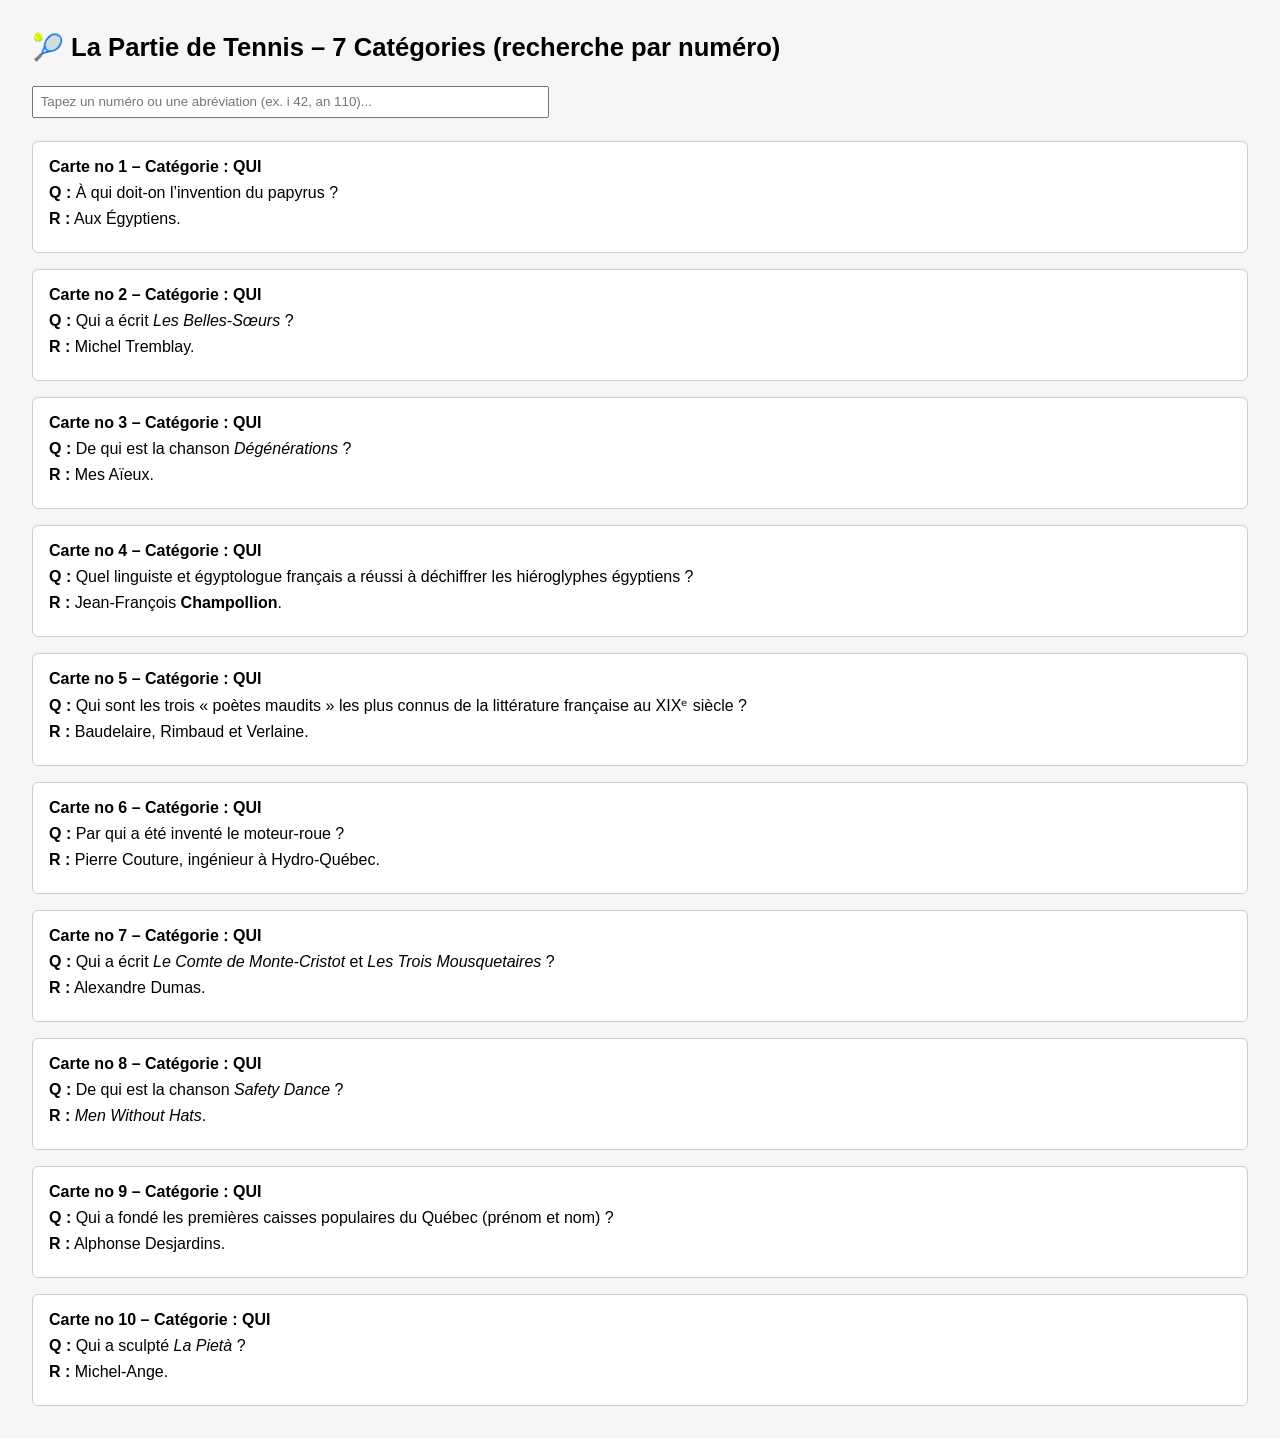
==== index.html @ 0cd4e6d9 "Add files via upload" ====
<!DOCTYPE html>
<html lang="fr">
<head>
  <meta charset="UTF-8">
  <title>La Partie de Tennis – 7 Catégories (par numéro)</title>
  <style>
    body { font-family: sans-serif; margin: 2em; background: #f6f6f6; }
    h1 { font-size: 1.6em; }
    input { padding: 0.5em; margin: 0.5em 0; width: 100%; max-width: 500px; }
    .fiche { background: white; border: 1px solid #ccc; padding: 1em; margin-top: 1em; border-radius: 6px; }
    .numero { font-weight: bold; }
    .question, .reponse { margin: 0.5em 0; }
  </style>
</head>
<body>
  <h1>🎾 La Partie de Tennis – 7 Catégories (recherche par numéro)</h1>

  <input type="text" id="searchInput" placeholder="Tapez un numéro ou une abréviation (ex. i 42, an 110)...">

  <div id="resultats"></div>

  <script>
    const fiches = [
  {
    "numero":1.0,
    "question":"À qui doit-on l’invention du papyrus ?",
    "reponse":"Aux Égyptiens.",
    "categorie":"qui"
  },
  {
    "numero":2.0,
    "question":"Qui a écrit *Les Belles-Sœurs* ?",
    "reponse":"Michel Tremblay.",
    "categorie":"qui"
  },
  {
    "numero":3.0,
    "question":"De qui est la chanson *Dégénérations* ?",
    "reponse":"Mes Aïeux.",
    "categorie":"qui"
  },
  {
    "numero":4.0,
    "question":"Quel linguiste et égyptologue français a réussi à déchiffrer les hiéroglyphes égyptiens ?",
    "reponse":"Jean-François **Champollion**.",
    "categorie":"qui"
  },
  {
    "numero":5.0,
    "question":"Qui sont les trois « poètes maudits » les plus connus de la littérature française au XIXᵉ siècle ?",
    "reponse":"Baudelaire, Rimbaud et Verlaine.",
    "categorie":"qui"
  },
  {
    "numero":6.0,
    "question":"Par qui a été inventé le moteur-roue ?",
    "reponse":"Pierre Couture, ingénieur à Hydro-Québec.",
    "categorie":"qui"
  },
  {
    "numero":7.0,
    "question":"Qui a écrit *Le Comte de Monte-Cristot* et *Les Trois Mousquetaires* ?",
    "reponse":"Alexandre Dumas.",
    "categorie":"qui"
  },
  {
    "numero":8.0,
    "question":"De qui est la chanson *Safety Dance* ?",
    "reponse":"*Men Without Hats*.",
    "categorie":"qui"
  },
  {
    "numero":9.0,
    "question":"Qui a fondé les premières caisses populaires du Québec (prénom et nom) ?",
    "reponse":"Alphonse Desjardins.",
    "categorie":"qui"
  },
  {
    "numero":10.0,
    "question":"Qui a sculpté *La Pietà* ?",
    "reponse":"Michel-Ange.",
    "categorie":"qui"
  },
  {
    "numero":11.0,
    "question":"Quel philosophe a partagé une grande partie de sa vie avec Simone de Beauvoir ?",
    "reponse":"Jean-Paul Sartre.",
    "categorie":"qui"
  },
  {
    "numero":12.0,
    "question":"Qui a composé quatre concertos connus sous le titre *Les Quatre Saisons *?",
    "reponse":"Antonio Vivaldi.",
    "categorie":"qui"
  },
  {
    "numero":13.0,
    "question":"Quel homme politique québécois a été surnommé « le père de l’étapisme » ?",
    "reponse":"Claude **Morin**.",
    "categorie":"qui"
  },
  {
    "numero":14.0,
    "question":"Qui a popularisé le *moon walk* ?",
    "reponse":"Michael Jackson.",
    "categorie":"qui"
  },
  {
    "numero":15.0,
    "question":"Qui a peint *Les Iris* et *Les tournesols* ?",
    "reponse":"Vincent **Van Gogh**.",
    "categorie":"qui"
  },
  {
    "numero":16.0,
    "question":"À quelle autrice doit-on la série des *Harry Potter* ?",
    "reponse":"J. K. Rowling.",
    "categorie":"qui"
  },
  {
    "numero":17.0,
    "question":"Quel auteur américain a écrit *Pour qui sonne le glas* et *Le vieil homme et la mer* ?",
    "reponse":"Ernest **Hemingway**.",
    "categorie":"qui"
  },
  {
    "numero":18.0,
    "question":"Qui a composé *Moi mes souliers, Le train du Nord, Pieds nus dans l’aube,* etc.?",
    "reponse":"Félix Leclerc.",
    "categorie":"qui"
  },
  {
    "numero":19.0,
    "question":"À qui doit-on la théorie du « complexe d’Œdipe » ?",
    "reponse":"Sigmund Freud.",
    "categorie":"qui"
  },
  {
    "numero":20.0,
    "question":"Qui a chanté dans l’espace *Space Oddity* de David Bowie ?",
    "reponse":"L’astronaute canadien Chris Hadfield.",
    "categorie":"qui"
  },
  {
    "numero":21.0,
    "question":"Qui a composé *Dark Side of the Moon* et *The Wall* ?",
    "reponse":"Pink Floyd.",
    "categorie":"qui"
  },
  {
    "numero":22.0,
    "question":"Qui ont donné leur nom aux deux grandes autoroutes du Québec ?",
    "reponse":"Jean Lesage (autoroute 20) et Félix Leclerc (autoroute 40).",
    "categorie":"qui"
  },
  {
    "numero":23.0,
    "question":"Quel chef du parti fasciste italien était surnommé le *duce* (prononcé *doutché*) ?",
    "reponse":"Benito **Mussolini**.",
    "categorie":"qui"
  },
  {
    "numero":24.0,
    "question":"Quel musicien allemand est souvent considéré comme le plus grand compositeur de tous les temps ?",
    "reponse":"Jean-Sébastien **Bach**.",
    "categorie":"qui"
  },
  {
    "numero":25.0,
    "question":"De qui est la chanson *Here comes the Rain Again* et *Sweet Dreams* ?",
    "reponse":"Eurythmics (Annie Lennox).",
    "categorie":"qui"
  },
  {
    "numero":26.0,
    "question":"Quel artiste s’est tranché l’oreille, en proie à la folie ?",
    "reponse":"Vincent van Gogh.",
    "categorie":"qui"
  },
  {
    "numero":27.0,
    "question":"Qui a laissé son nom à un télescope spatial ?",
    "reponse":"Edwin **Hubble**.",
    "categorie":"qui"
  },
  {
    "numero":28.0,
    "question":"Quel mathématicien, physicien, inventeur, philosophe et théologien français a écrit *Les Pensées* ?",
    "reponse":"Blaise **Pascal**.",
    "categorie":"qui"
  },
  {
    "numero":29.0,
    "question":"Qui a composé *La *9e Symphonie* ?",
    "reponse":"Ludwig van **Beethoven**.",
    "categorie":"qui"
  },
  {
    "numero":30.0,
    "question":"À qui doit-on la théorie de la relativité restreinte ?",
    "reponse":"Albert Einstein.",
    "categorie":"qui"
  },
  {
    "numero":31.0,
    "question":"Quel compositeur français a écrit la musique de *Les parapluies de Cherbourg, Les demoiselles de Rochefort* et *Les moulins de mon cœur* ?",
    "reponse":"Michel **Legrand**.",
    "categorie":"qui"
  },
  {
    "numero":32.0,
    "question":"Quel peintre, sculpteur et écrivain espagnol est considéré comme l’un des principaux représentants du surréalisme et des plus célèbres peintres du XXe s. ?",
    "reponse":"Salvador **Dalì**.",
    "categorie":"qui"
  },
  {
    "numero":33.0,
    "question":"De qui sont les œuvres suivantes : *Émile ou de l’**éducation, **Les Rêveries du promeneur solitaire* ?",
    "reponse":"Jean-Jacques **Rousseau**.",
    "categorie":"qui"
  },
  {
    "numero":34.0,
    "question":"Quelles chanteuses populaires sont considérées comme les plus belles voix du Québec ? (2)",
    "reponse":"Céline Dion, Ginette Reno et Diane Dufresne.",
    "categorie":"qui"
  },
  {
    "numero":35.0,
    "question":"Quel chanteur compositeur et pianiste français était surnommé « Monsieur 100 000 volts » en raison de sa fougue sur scène ?",
    "reponse":"Gilbert Bécaud.",
    "categorie":"qui"
  },
  {
    "numero":36.0,
    "question":"Qui sont Jean-François Pauzé, Marie-Annick Lépine et Jérôme Dupras ?",
    "reponse":"Les membres du groupe *Les cowboys fringants.*",
    "categorie":"qui"
  },
  {
    "numero":37.0,
    "question":"À qui doit-on les chansons *Dégénérations, La corrida de la Corriveau, Le déni de l’évidence* ?",
    "reponse":"Au groupe Mes Aïeux.",
    "categorie":"qui"
  },
  {
    "numero":38.0,
    "question":"Par qui a été composée la chanson *Le blues du businessman* ?",
    "reponse":"Luc **Plamondon** et Michel **Berger** (un ou l’autre).",
    "categorie":"qui"
  },
  {
    "numero":39.0,
    "question":"Qui a composé la chanson *Mon pays *?",
    "reponse":"Gilles Vigneault",
    "categorie":"qui"
  },
  {
    "numero":40.0,
    "question":"À qui doit-on la création du Cirque du Soleil ?",
    "reponse":"Guy Laliberté.",
    "categorie":"qui"
  },
  {
    "numero":41.0,
    "question":"De qui est le roman *Bonheur d'occasion* ?",
    "reponse":"Gabrielle Roy.",
    "categorie":"qui"
  },
  {
    "numero":42.0,
    "question":"Par qui a été fondé le journal *Le Devoir* ?",
    "reponse":"Henri Bourassa.",
    "categorie":"qui"
  },
  {
    "numero":43.0,
    "question":"Quel peintre est considéré comme le chantre de la vie quotidienne des gens de son Arthabaska natal ?",
    "reponse":"Marc-Aurèle de Foy **Suzor-Côté**.",
    "categorie":"qui"
  },
  {
    "numero":44.0,
    "question":"À qui doit-on la chanson *Lindberg* ?",
    "reponse":"Robert Charlebois.",
    "categorie":"qui"
  },
  {
    "numero":45.0,
    "question":"De quel auteur classique français sont les pièces de théâtre *Le Cid**, Œdipe** *et *La mort de Pompée* ?",
    "reponse":"Pierre **Corneille**.",
    "categorie":"qui"
  },
  {
    "numero":46.0,
    "question":"Qui sont les premiers chefs de file du mouvement souverainiste du Québec ? (3)",
    "reponse":"André d’Allemagne, Marcel Chaput, Pierre Bourgault, Andrée Ferretti, René Lévesque et Jacques Parizeau.",
    "categorie":"qui"
  },
  {
    "numero":47.0,
    "question":"Qui était Mary Travers ?",
    "reponse":"Mary Travers, dite **La Bolduc**, est considérée comme la première auteure-compositrice-interprète du Québec.",
    "categorie":"qui"
  },
  {
    "numero":48.0,
    "question":"À qui doit-on les albums *Inoxydable *et *Dangereuse attraction *?",
    "reponse":"Marie-Mai.",
    "categorie":"qui"
  },
  {
    "numero":49.0,
    "question":"Quelle grande écrivaine et poétesse québécoise a écrit *Les Fous de Bassan, Les chambres de bois* et * Kamouraska* ?",
    "reponse":"Anne Hébert.",
    "categorie":"qui"
  },
  {
    "numero":50.0,
    "question":"Par qui a été composée la musique du film *C.R.A.Z.Y ?*",
    "reponse":"Pierre Lapointe.",
    "categorie":"qui"
  },
  {
    "numero":51.0,
    "question":"Qui était le chef des Patriotes de 1838 ?",
    "reponse":"Louis-Joseph Papineau",
    "categorie":"qui"
  },
  {
    "numero":52.0,
    "question":"À quel groupe doit-on la chanson *23 décembre* ?",
    "reponse":"Beau Dommage.",
    "categorie":"qui"
  },
  {
    "numero":53.0,
    "question":"De qui est le roman *Salut Galarneau !* ?",
    "reponse":"Jacques **Godbout**.",
    "categorie":"qui"
  },
  {
    "numero":54.0,
    "question":"Par qui a été fondé le groupe Les Cowboys Fringants ?",
    "reponse":"Jean-François Pauzé.",
    "categorie":"qui"
  },
  {
    "numero":55.0,
    "question":"Qui a écrit *La Sagouine* ?",
    "reponse":"Antonine Maillet.",
    "categorie":"qui"
  },
  {
    "numero":56.0,
    "question":"De qui est la chanson *Sèche tes pleurs* ?",
    "reponse":"Daniel Bélanger.",
    "categorie":"qui"
  },
  {
    "numero":57.0,
    "question":"Par qui a été fondé le groupe *Harmonium* ?",
    "reponse":"Serge Fiori.",
    "categorie":"qui"
  },
  {
    "numero":58.0,
    "question":"Qui a peint *Hommage à Rosa Luxembourg* ?",
    "reponse":"Jean Paul Riopelle.",
    "categorie":"qui"
  },
  {
    "numero":59.0,
    "question":"À qui doit-on la chanson *La danse à St-Dilon* ?",
    "reponse":"Gilles Vigneault.",
    "categorie":"qui"
  },
  {
    "numero":60.0,
    "question":"De qui est le roman *La Guerre, Yes Sir!* et le célèbre conte *Le chandail de hockey*?",
    "reponse":"Roch Carrier.",
    "categorie":"qui"
  },
  {
    "numero":61.0,
    "question":"Par qui a été fondé le *Festival Juste pour rire* ?",
    "reponse":"Gilbert Rozon.",
    "categorie":"qui"
  },
  {
    "numero":62.0,
    "question":"Qui étaient les principaux membres de la cellule Chénier du FLQ qui ont assassiné le ministre Pierre Laporte ? (1)",
    "reponse":"Paul Rose, Jacques Rose, Francis Simard et Bernard Lortie.",
    "categorie":"qui"
  },
  {
    "numero":63.0,
    "question":"Qui a écrit *Les Filles de Caleb* ?",
    "reponse":"Arlette Cousture.",
    "categorie":"qui"
  },
  {
    "numero":64.0,
    "question":"À qui doit-on la création du groupe *La Bottine Souriante* ?",
    "reponse":"Yves Lambert.",
    "categorie":"qui"
  },
  {
    "numero":65.0,
    "question":"De qui sont les albums *Aquanaute, Le cœur dans la tête* et *Tous les sens* ?",
    "reponse":"Ariane Moffatt.",
    "categorie":"qui"
  },
  {
    "numero":66.0,
    "question":"Qui a pour pseudonyme *Cœur de pirate* ?",
    "reponse":"Béatrice Martin.",
    "categorie":"qui"
  },
  {
    "numero":67.0,
    "question":"Qui étaient les deux comédiennes de la série Moi et l’autre ?",
    "reponse":"Dominique Michel et Denise Filiatrault.",
    "categorie":"qui"
  },
  {
    "numero":68.0,
    "question":"Qui a peint *Québec, Vue de l’Île d’Orléans, Filets de pêche à Port-au-Persil, Les Ursulines* et *Saint-Adèle en hiver* ?",
    "reponse":"Jean-Paul Lemieux.",
    "categorie":"qui"
  },
  {
    "numero":69.0,
    "question":"À qui doit-on les albums *Sur mon canapé, Motel Capri* et *La grand-messe* ?",
    "reponse":"Les Cowboys Fringants.",
    "categorie":"qui"
  },
  {
    "numero":70.0,
    "question":"Qui est le premier auteur-compositeur québécois francophone masculin à avoir vendu plus d’un million de disques au Québec ?",
    "reponse":"Éric Lapointe.",
    "categorie":"qui"
  },
  {
    "numero":71.0,
    "question":"De qui sont les romans *L'énigme du retour, l’odeur du café *et *Pays sans chapeau* ?",
    "reponse":"Dany Laferrière.",
    "categorie":"qui"
  },
  {
    "numero":72.0,
    "question":"Qui a illustré et réalisé les films d’animation *Crac!* et *L’homme qui plantait des arbres*, qui lui ont valu deux Oscar ?",
    "reponse":"Frédéric Back.",
    "categorie":"qui"
  },
  {
    "numero":73.0,
    "question":"Quel groupe de pop punk montréalais jouit d’une renommée internationale avec des concerts à Paris, Rio de Janeiro et Tel Aviv ?",
    "reponse":"*Simple Plan*.",
    "categorie":"qui"
  },
  {
    "numero":74.0,
    "question":"Qui est la scénariste ou productrice des séries *Les Bougon, 30 Vies, Unité 9, Fortier, Stat,* etc. ?",
    "reponse":"Fabienne Larouche.",
    "categorie":"qui"
  },
  {
    "numero":75.0,
    "question":"Qui a fait des tournées québécoises avec *Aimer les montres, Marée haute* et *À mains nues* ?",
    "reponse":"Émile Proulx-Cloutier.",
    "categorie":"qui"
  },
  {
    "numero":76.0,
    "question":"Qui était Simon Bolívar ?",
    "reponse":"Un **général et homme d’État** vénézuélien qui a fortement contribué à **l’indépendance des pays de l’Amérique du Sud**.",
    "categorie":"qui"
  },
  {
    "numero":77.0,
    "question":"À qui doit-on les albums *Le treizième étage, Les grandes artères* et *Le ciel est au plancher* ?",
    "reponse":"Louis-Jean Cormier.",
    "categorie":"qui"
  },
  {
    "numero":78.0,
    "question":"Quelle journaliste et animatrice de télévision née en Haïti est devenue la troisième femme gouverneure générale du Canada ?",
    "reponse":"Michaëlle Jean.",
    "categorie":"qui"
  },
  {
    "numero":79.0,
    "question":"Qui était le leader et principal chanteur du groupe *Les Colocs* ?",
    "reponse":"André « Dédé » Fortin.",
    "categorie":"qui"
  },
  {
    "numero":80.0,
    "question":"Quel peintre montréalais internationalement reconnu a installé son atelier à Brooklyn et composé plusieurs romans, poèmes, films, etc. ?",
    "reponse":"Marc **Séguin**.",
    "categorie":"qui"
  },
  {
    "numero":81.0,
    "question":"Qui est à l’origine du Festival de la poésie de Trois-Rivières ?",
    "reponse":"Gaston Bellemare.",
    "categorie":"qui"
  },
  {
    "numero":82.0,
    "question":"Quel sculpteur québécois est connu pour ses œuvres monumentales, dont la très controversée *L’arbre de la rue Durocher* ?",
    "reponse":"Armand **Vaillancourt**.",
    "categorie":"qui"
  },
  {
    "numero":83.0,
    "question":"De qui sont les albums *Passive agressive* et *Phoenix* ?",
    "reponse":"Charlotte Cardin.",
    "categorie":"qui"
  },
  {
    "numero":84.0,
    "question":"Qui est l’auteur de la chanson *Sunglasses at night* ?",
    "reponse":"Corey Hart.",
    "categorie":"qui"
  },
  {
    "numero":85.0,
    "question":"Qui a fondé la maison d’édition de poésie *Écrits des Forges* et a donné son nom à la principale bibliothèque de Trois-Rivières ?",
    "reponse":"Gatien Lapointe.",
    "categorie":"qui"
  },
  {
    "numero":86.0,
    "question":"À qui doit-on les chansons *La mauvaise réputation, Le gorille* et *Les copains d’abord* ?",
    "reponse":"Georges Brassens.",
    "categorie":"qui"
  },
  {
    "numero":87.0,
    "question":"Qui a composé les albums *Grand champion international de course, *Dans mon corps* et *J’aime ta grand-mère* ?",
    "reponse":"Les Trois Accords.",
    "categorie":"qui"
  },
  {
    "numero":88.0,
    "question":"Quel rappeur québécois a publié un premier album intitulé *Les racines dans le béton *?",
    "reponse":"Koriass.",
    "categorie":"qui"
  },
  {
    "numero":89.0,
    "question":"Quelle femme peintre née à Louiseville a été membre des automatistes avec Paul-Émile Borduas ?",
    "reponse":"Marcelle **Ferron**.",
    "categorie":"qui"
  },
  {
    "numero":90.0,
    "question":"Quel auteur-compositeur a écrit, entre autres, *Tu m’aimes-tu?, Elsie* et *Jenny* ?",
    "reponse":"Richard Desjardins.",
    "categorie":"qui"
  },
  {
    "numero":91.0,
    "question":"Quels grands pianistes de jazz sont nés à Montréal ? (1)",
    "reponse":"Oscar Peterson et Oliver Jones.",
    "categorie":"qui"
  },
  {
    "numero":92.0,
    "question":"De qui sont les pièces *Albertine, en cinq temps* et *Les belles-sœurs* ?",
    "reponse":"Michel Tremblay.",
    "categorie":"qui"
  },
  {
    "numero":93.0,
    "question":"De qui sont les chansons *Suzanne* et *Hallelujah* ?",
    "reponse":"Leonard Cohen.",
    "categorie":"qui"
  },
  {
    "numero":94.0,
    "question":"Quelle popstar américaine a un impact si considérable qu’elle a été la première artiste nommée « personnalité de l’année » par le *Time* en 2023 ?",
    "reponse":"Taylor Swift.",
    "categorie":"qui"
  },
  {
    "numero":95.0,
    "question":"De qui est la chanson *Le Tour de l'île* ?",
    "reponse":"Félix Leclerc.",
    "categorie":"qui"
  },
  {
    "numero":96.0,
    "question":"Qui a composé *Câline de blues *et l’album *Les rendez-vous doux* ?",
    "reponse":"Gerry Boulet.",
    "categorie":"qui"
  },
  {
    "numero":97.0,
    "question":"Quelle chanteuse est devenue l’une des plus grandes stars grâce à des chansons comme *Like a Virgin, La isla bonita, Like a Prayer*, etc. ?",
    "reponse":"Madonna.",
    "categorie":"qui"
  },
  {
    "numero":98.0,
    "question":"Qui est considéré comme le père des monologuistes québécois ?",
    "reponse":"Yvon Deschamps.",
    "categorie":"qui"
  },
  {
    "numero":99.0,
    "question":"Quel acteur et humoriste a donné son nom à un parc de Montréal et à un gala annuel ?",
    "reponse":"Olivier Guimond.",
    "categorie":"qui"
  },
  {
    "numero":100.0,
    "question":"Qui a écrit *Othello* et *Macbeth* ?",
    "reponse":"William Shakespeare.",
    "categorie":"qui"
  },
  {
    "numero":101.0,
    "question":"À qui doit-on les chansons *J’lâche pas, Illégal, Celle qui va*, etc. ?",
    "reponse":"Marjo.",
    "categorie":"qui"
  },
  {
    "numero":102.0,
    "question":"Quels compositeurs ont écrit la plupart des chansons des Beatles ? (2)",
    "reponse":"John Lennon et Paul McCartney.",
    "categorie":"qui"
  },
  {
    "numero":103.0,
    "question":"Par qui a été fondé Apple ?",
    "reponse":"Steve Jobs.",
    "categorie":"qui"
  },
  {
    "numero":104.0,
    "question":"Qui sont les femmes de la Nouvelle-France reconnues comme saintes par la Vatican ? (2)",
    "reponse":"Marie de l’Incarnation, Kateri Tekakwitha, Marguerite Bourgeoys et Marguerite d’Youville.",
    "categorie":"qui"
  },
  {
    "numero":105.0,
    "question":"Qui a créé le concept de *Big Brother* ?",
    "reponse":"Georges **Orwell**.",
    "categorie":"qui"
  },
  {
    "numero":106.0,
    "question":"De qui est le roman *Le meilleur des mondes* ?",
    "reponse":"Aldous **Huxley**.",
    "categorie":"qui"
  },
  {
    "numero":107.0,
    "question":"Par qui a été inventé le téléphone ?",
    "reponse":"Alexander Graham **Bell**.",
    "categorie":"qui"
  },
  {
    "numero":108.0,
    "question":"Qui a composé *La petite musique de nuit, Les noces de Figaro, Cosi fan tutte*, etc. ?",
    "reponse":"Wolfgang Amadeus **Mozart**.",
    "categorie":"qui"
  },
  {
    "numero":109.0,
    "question":"À qui doit-on la théorie de l'évolution ?",
    "reponse":"Charles **Darwin**.",
    "categorie":"qui"
  },
  {
    "numero":110.0,
    "question":"De quel groupe est la chanson *Bohemian Rhapsody* ?",
    "reponse":"Queen.",
    "categorie":"qui"
  },
  {
    "numero":111.0,
    "question":"Par qui a été fondé Microsoft ?",
    "reponse":"Bill Gates.",
    "categorie":"qui"
  },
  {
    "numero":112.0,
    "question":"Qui a peint *La Joconde* ?",
    "reponse":"Léonard de Vinci.",
    "categorie":"qui"
  },
  {
    "numero":113.0,
    "question":"À qui doit-on la découverte de la pénicilline ?",
    "reponse":"Alexander **Fleming**.",
    "categorie":"qui"
  },
  {
    "numero":114.0,
    "question":"De qui est l’œuvre poético-philosophique *Le Petit Prince* ?",
    "reponse":"Antoine de **Saint-Exupéry**.",
    "categorie":"qui"
  },
  {
    "numero":115.0,
    "question":"Par qui a été inventé l'avion ?",
    "reponse":"Les frères Wright.",
    "categorie":"qui"
  },
  {
    "numero":116.0,
    "question":"À quel compositeur français doit-on l’opéra *Carmen* ?",
    "reponse":"Georges **Bizet**.",
    "categorie":"qui"
  },
  {
    "numero":117.0,
    "question":"À qui doit-on la théorie de la gravité ?",
    "reponse":"Isaac **Newton**.",
    "categorie":"qui"
  },
  {
    "numero":118.0,
    "question":"De qui est la chanson *Billie Jean* ?",
    "reponse":"Michael Jackson.",
    "categorie":"qui"
  },
  {
    "numero":119.0,
    "question":"Par qui a été fondé Amazon ?",
    "reponse":"Jeff Bezos.",
    "categorie":"qui"
  },
  {
    "numero":120.0,
    "question":"À quel compositeur américain doit-on *Summertime, An American in Paris* et *Porgy and Bess* ?",
    "reponse":"George **Gerswin**.",
    "categorie":"qui"
  },
  {
    "numero":121.0,
    "question":"De qui est le roman *Le Seigneur des Anneaux* ?",
    "reponse":"J.R.R. **Tolkien**.",
    "categorie":"qui"
  },
  {
    "numero":122.0,
    "question":"Par qui a été inventée l'imprimerie ?",
    "reponse":"Johannes **Gutenberg**.",
    "categorie":"qui"
  },
  {
    "numero":123.0,
    "question":"Quel compositeur romantique autrichien du XIXᵉ s. est reconnu pour la beauté et la perfection de ses *lieder*, dont notamment *Le voyage d’hiver* (*Winterreise*) ?",
    "reponse":"Franz **Schubert**.",
    "categorie":"qui"
  },
  {
    "numero":124.0,
    "question":"Qui était le chef du réseau terroriste *Al-Qaïda* et le cerveau des attentats du 11 septembre 2001 ?",
    "reponse":"Oussama **ben Laden**.",
    "categorie":"qui"
  },
  {
    "numero":125.0,
    "question":"De qui est la chanson *Like a Rolling Stone*, élue comme la plus grande chanson de tous les temps par le magazine *Rolling Stone* ?",
    "reponse":"Bob Dylan.",
    "categorie":"qui"
  },
  {
    "numero":126.0,
    "question":"Qui a peint *Le Cri* ?",
    "reponse":"Edvard **Munch**.",
    "categorie":"qui"
  },
  {
    "numero":127.0,
    "question":"Qui figurent au nombre des grands explorateurs ? (3)",
    "reponse":"Bartolomeu Dias, Christophe Colomb, Vasco de Gama, Jean Cabot, Fernand de Magellan et Jacques Cartier.",
    "categorie":"qui"
  },
  {
    "numero":128.0,
    "question":"Qui étaient les trois artistes qui ont chanté au fameux spectacle *J’ai vu le loup, le renard, le lion* ?",
    "reponse":"Félix Leclerc, Gilles Vigneault et Robert Charlebois.",
    "categorie":"qui"
  },
  {
    "numero":129.0,
    "question":"Qui est Marie Chouinard ?",
    "reponse":"Une danseuse, chorégraphe et artiste multidisciplinaire québécoise reconnue partout dans le monde.",
    "categorie":"qui"
  },
  {
    "numero":130.0,
    "question":"Quel athlète masculin a remporté cinq médailles olympiques en patinage de vitesse sur piste courte et est membre du temple de la renommée olympique du Canada ?",
    "reponse":"Marc Gagnon.",
    "categorie":"qui"
  },
  {
    "numero":131.0,
    "question":"À qui doit-on la théorie des trous noirs ?",
    "reponse":"Stephen **Hawking**.",
    "categorie":"qui"
  },
  {
    "numero":132.0,
    "question":"De quel musicien rock américain iconoclaste, a-t-on pu dire : « Il fut au rock ce que Myles Davis fut au jazz » ?",
    "reponse":"Frank **Zappa **(versé dans le classique aussi bien que le rock, le jazz et la musique contemporaine).",
    "categorie":"qui"
  },
  {
    "numero":133.0,
    "question":"De qui sont les romans *Les Misérables* et *Notre-Dame de Paris* ?",
    "reponse":"Victor Hugo.",
    "categorie":"qui"
  },
  {
    "numero":134.0,
    "question":"Quel grand jazzman américain a vu trois de ses albums classés parmi les 500 plus grands albums de tous les temps ?",
    "reponse":"Miles Davis.",
    "categorie":"qui"
  },
  {
    "numero":135.0,
    "question":"À quel compositeur italien doit-on *La Traviata* ?",
    "reponse":"Giuseppe **Verdi**.",
    "categorie":"qui"
  },
  {
    "numero":136.0,
    "question":"De qui sont les chansons *Strawberry Fields Forever* et *Let It Be* ?",
    "reponse":"Les Beatles.",
    "categorie":"qui"
  },
  {
    "numero":137.0,
    "question":"Qui a été la première chanteuse québécoise à se produire au Stade olympique de Montréal devant 55 000 personnes ?",
    "reponse":"Diane Dufresne.",
    "categorie":"qui"
  },
  {
    "numero":138.0,
    "question":"Qui a sculpté *Le Penseur* ?",
    "reponse":"Auguste **Rodin**.",
    "categorie":"qui"
  },
  {
    "numero":139.0,
    "question":"De quel auteur russe sont *Crime et Châtiment *et *Les frères Karamazov* ?",
    "reponse":"Fiodor **Dostoïevski**.",
    "categorie":"qui"
  },
  {
    "numero":140.0,
    "question":"Par qui a été inventé la radio ?",
    "reponse":"Guglielmo **Marconi**.",
    "categorie":"qui"
  },
  {
    "numero":141.0,
    "question":"À qui doit-on la théorie de la mécanique quantique ?",
    "reponse":"Max Planck.",
    "categorie":"qui"
  },
  {
    "numero":142.0,
    "question":"De qui est la chanson *Hallelujah* ?",
    "reponse":"Leonard Cohen.",
    "categorie":"qui"
  },
  {
    "numero":143.0,
    "question":"Qui a peint *La Naissance de Vénus* ?",
    "reponse":"Sandro **Botticelli**.",
    "categorie":"qui"
  },
  {
    "numero":144.0,
    "question":"Quel endocrinologue a introduit la notion de « stress » en médecine ?",
    "reponse":"Le Dr Hans **Selye**.",
    "categorie":"qui"
  },
  {
    "numero":145.0,
    "question":"Qui a créé la série télévisée *Discussions avec mes parents* ?",
    "reponse":"François Morency.",
    "categorie":"qui"
  },
  {
    "numero":146.0,
    "question":"Quel compositeur allemand et chef d’orchestre a composé de célèbres opéras comme *L’anneau du Nibelung, Le vaisseau fantôme* et *Tristan et Isolde* ?",
    "reponse":"Richard **Wagner**.",
    "categorie":"qui"
  },
  {
    "numero":147.0,
    "question":"De qui sont les albums *Mothers of Invention, Joe’s Garage* et *The Grand Wazoo* ?",
    "reponse":"Frank **Zappa**.",
    "categorie":"qui"
  },
  {
    "numero":148.0,
    "question":"Qui sont Steffi Graff et Andre Agassi ?",
    "reponse":"Deux **stars du tennis** qui forment un couple dans la vie.",
    "categorie":"qui"
  },
  {
    "numero":149.0,
    "question":"Qui a mis en musique et chanté les poèmes de Baudelaire, Verlaine et Apollinaire ?",
    "reponse":"Léo Ferré.",
    "categorie":"qui"
  },
  {
    "numero":150.0,
    "question":"Quel musicien classique a été surnommé le Mozart québécois ?",
    "reponse":"André Mathieu.",
    "categorie":"qui"
  },
  {
    "numero":151.0,
    "question":"De qui est le roman *Le Vieil Homme et la Mer* ?",
    "reponse":"Ernest **Hemingway**.",
    "categorie":"qui"
  },
  {
    "numero":152.0,
    "question":"Quel compositeur français a créé le célèbre *Boléro* ?",
    "reponse":"Maurice **Ravel**.",
    "categorie":"qui"
  },
  {
    "numero":153.0,
    "question":"Qui comptent parmi les grands compositeurs de musique classique française ? (2)",
    "reponse":"Debussy, Ravel, Saint-Saëns, Satie et Fauré.",
    "categorie":"qui"
  },
  {
    "numero":154.0,
    "question":"Quelle auteure-compositrice-interprète britannique a remporté un *Golden Globe* et un Oscar pour son interprétation de la chanson du film *Skyfall* ?",
    "reponse":"Adele.",
    "categorie":"qui"
  },
  {
    "numero":155.0,
    "question":"Quel poète a écrit sur les murs du Grand Théâtre de Québec « Vous êtes pas écœurés de mourir bande de caves! C’est assez! » ?",
    "reponse":"Claude **Péloquin**.",
    "categorie":"qui"
  },
  {
    "numero":156.0,
    "question":"Qui est le principal héros de *L'Odyssée* d’Homère ?",
    "reponse":"Ulysse.",
    "categorie":"qui"
  },
  {
    "numero":157.0,
    "question":"Qui est le premier homme ayant des origines africaines à accéder à la présidence des États-Unis ?",
    "reponse":"Barack **Obama**.",
    "categorie":"qui"
  },
  {
    "numero":158.0,
    "question":"Quel grand réalisateur américain du XXᵉ s. est reconnu pour ses films de suspense comme *Psychose* et *Les Oiseaux* ?",
    "reponse":"Alfred **Hitchcock**.",
    "categorie":"qui"
  },
  {
    "numero":159.0,
    "question":"Qui est la première femme à devenir Première ministre du Québec ?",
    "reponse":"Pauline Marois.",
    "categorie":"qui"
  },
  {
    "numero":160.0,
    "question":"Qui est Elvis Stojko ?",
    "reponse":"Un **patineur artistique canadien** (trois fois champion du monde et double médaillé d’argent aux Jeux Olympiques de Lillehammer et de Nagano).",
    "categorie":"qui"
  },
  {
    "numero":161.0,
    "question":"Quel chanteur du Nouveau-Brunswick a composé la chanson *Hélène* ?",
    "reponse":"Roch Voisine.",
    "categorie":"qui"
  },
  {
    "numero":162.0,
    "question":"Quel romancier et philosophe français du XVIIIᵉ s. a donné son nom à des pratiques sexuelles jugées scandaleuses à son époque ?",
    "reponse":"Le Marquis de **Sade**.",
    "categorie":"qui"
  },
  {
    "numero":163.0,
    "question":"Qui a peint *La Femme à la guitare, Les demoiselles d’Avignon* et *Guernica* ?",
    "reponse":"Pablo **Picasso**.",
    "categorie":"qui"
  },
  {
    "numero":164.0,
    "question":"Quelle actrice française des années 1950-1970 est devenue un sex-symbol international ?",
    "reponse":"Brigitte Bardot.",
    "categorie":"qui"
  },
  {
    "numero":165.0,
    "question":"Qui est Edgar Allan Poe ?",
    "reponse":"Un auteur américain considéré comme l’inventeur du **roman policier **et dont les récits préfigurent les genres de la science-fiction et du fantastique.",
    "categorie":"qui"
  },
  {
    "numero":166.0,
    "question":"À qui doit-on la théorie de la sélection naturelle ?",
    "reponse":"Charles **Darwin**.",
    "categorie":"qui"
  },
  {
    "numero":167.0,
    "question":"Quel premier ministre du Canada a remporté le Prix Nobel de la paix en 1957 ?",
    "reponse":"Lester B. **Pearson**.",
    "categorie":"qui"
  },
  {
    "numero":168.0,
    "question":"Par qui a été inventé Internet ?",
    "reponse":"Tim Berners-Lee.",
    "categorie":"qui"
  },
  {
    "numero":169.0,
    "question":"Quel artiste multidisciplinaire canadien anglais a été désigné en 2011 « célébrité la plus puissante au monde » dans le top 100 de Forbes ?",
    "reponse":"Justin Bieber.",
    "categorie":"qui"
  },
  {
    "numero":170.0,
    "question":"Quel grand conquérant s’est vu attribuer le titre honorifique de *Libertador* en Amérique du Sud ?",
    "reponse":"Simon Bolivar.",
    "categorie":"qui"
  },
  {
    "numero":171.0,
    "question":"Quel sprinteur américain a remporté l’or aux Jeux olympiques de Berlin de 1936 ainsi que trois autres médailles d’or ?",
    "reponse":"Jesse Owens.",
    "categorie":"qui"
  },
  {
    "numero":172.0,
    "question":"Quel sprinteur américain a remporté neuf médailles d’or olympiques et huit aux championnats du monde d’athlétisme ?",
    "reponse":"Carl Lewis.",
    "categorie":"qui"
  },
  {
    "numero":173.0,
    "question":"Quel sprinter canadien, champion du monde en 1995, a gagné l’or aux Jeux olympiques d’Atlanta en1996 ?",
    "reponse":"Donovan Bailey.",
    "categorie":"qui"
  },
  {
    "numero":174.0,
    "question":"Quel athlète canadien a remporté trois médailles aux Jeux de Rio : une d’argent au 200 m et deux de bronze : au 100 m et au relais 4 x 100 m ?",
    "reponse":"André **De Grasse**.",
    "categorie":"qui"
  },
  {
    "numero":175.0,
    "question":"Quel athlète jamaïcain est le premier à détenir simultanément les records du monde du 100 m, 150 m, 200 m et 4 x 100 m ?",
    "reponse":"Usain Bolt.",
    "categorie":"qui"
  },
  {
    "numero":176.0,
    "question":"Quelle nageuse canadienne a remporté trois médailles d’or et une médaille d’argent dans sa discipline en 2024 ?",
    "reponse":"Summer McIntosh.",
    "categorie":"qui"
  },
  {
    "numero":177.0,
    "question":"Quel athlète québécois a été vice-champion du monde au 100 m et plusieurs fois médaillé d’or au 4 x 100 m ?",
    "reponse":"Bruny Surin",
    "categorie":"qui"
  },
  {
    "numero":178.0,
    "question":"Quelle patineuse artistique a remporté le bronze aux Jeux de Vancouver de 2010 ?",
    "reponse":"Joannie Rochette.",
    "categorie":"qui"
  },
  {
    "numero":179.0,
    "question":"Quel est le couple de danse sur glace canadien le plus médaillé de tous les temps ?",
    "reponse":"Tessa **Virtue** et Scott **Moir**.",
    "categorie":"qui"
  },
  {
    "numero":180.0,
    "question":"Qui fut la vedette des Olympiques de Montréal en 1976 ?",
    "reponse":"Nadia Comaneci.",
    "categorie":"qui"
  },
  {
    "numero":181.0,
    "question":"Quel peintre québécois a eu droit à des obsèques nationales ?",
    "reponse":"Jean Paul Riopelle.",
    "categorie":"qui"
  },
  {
    "numero":182.0,
    "question":"Quel artiste a peint la fresque de la Chapelle Sixtine ?",
    "reponse":"Michel-Ange.",
    "categorie":"qui"
  },
  {
    "numero":183.0,
    "question":"Qui était Machiavel ?",
    "reponse":"Un humaniste italien, **théoricien de la politique**, auteur de *Le Prince* où il explique comment un homme ambitieux peut s’élever au pouvoir.",
    "categorie":"qui"
  },
  {
    "numero":184.0,
    "question":"Quel auteur-compositeur-interprète belge a vendu plus de 25 millions de disques ?",
    "reponse":"Jacques Brel",
    "categorie":"qui"
  },
  {
    "numero":185.0,
    "question":"Qui a élaboré la première classification périodique des éléments ?",
    "reponse":"Mendeleïev.",
    "categorie":"qui"
  },
  {
    "numero":186.0,
    "question":"Qui est généralement considéré comme le premier roi de France ?",
    "reponse":"Clovis 1er.",
    "categorie":"qui"
  },
  {
    "numero":187.0,
    "question":"Qui était le chef de la Révolution russe de 1917 ?",
    "reponse":"Lénine.",
    "categorie":"qui"
  },
  {
    "numero":188.0,
    "question":"Quel philosophe est associé au concept de « volonté de puissance » ?",
    "reponse":"Frédéric **Nietzsche**.",
    "categorie":"qui"
  },
  {
    "numero":189.0,
    "question":"Qui a été le premier astronaute canadien à prendre part à trois vols spatiaux dirigés par la NASA ?",
    "reponse":"Marc Garneau.",
    "categorie":"qui"
  },
  {
    "numero":190.0,
    "question":"Quel auteur de Trois-Pistoles est considéré comme l’un des géants de la littérature québécoise tant pour la quantité phénoménale et l’originalité de ses essais, romans, œuvres pour le théâtre, le cinéma et la télévision ?",
    "reponse":"Victor-Lévy Beaulieu.",
    "categorie":"qui"
  },
  {
    "numero":191.0,
    "question":"Qui est l’auteur de *À la recherche du temps perdu* ?",
    "reponse":"Marcel Proust.",
    "categorie":"qui"
  },
  {
    "numero":192.0,
    "question":"Qui est la figure centrale de l’exécutif de la nation russe depuis 1999 ?",
    "reponse":"Vladimir Vladimirovitch **Poutine**.",
    "categorie":"qui"
  },
  {
    "numero":193.0,
    "question":"Qui a réalisé le film *Le parrain* ?",
    "reponse":"Francis Ford **Coppola**.",
    "categorie":"qui"
  },
  {
    "numero":194.0,
    "question":"Qui a fondé la ville de St-Pétersbourg ?",
    "reponse":"Pierre Le Grand.",
    "categorie":"qui"
  },
  {
    "numero":195.0,
    "question":"Qui a mis en place la politique de la Terreur en 1793 en France ?",
    "reponse":"Robespierre.",
    "categorie":"qui"
  },
  {
    "numero":196.0,
    "question":"Qui était Shéhérazade ?",
    "reponse":"Un personnage de fiction des Mille et une nuits. (Elle racontait une histoire palpitante à son époux chaque nuit pour éviter d’être tuée à l’aube.)",
    "categorie":"qui"
  },
  {
    "numero":197.0,
    "question":"Qui fut Mahomet ?",
    "reponse":"Un **chef religieux**, politique et militaire arabe, **fondateur de l’islam**, dont il est considéré comme le prophète majeur.",
    "categorie":"qui"
  },
  {
    "numero":198.0,
    "question":"Qui sont les fondateurs de la ville de Rome ?",
    "reponse":"Remus et Romulus.",
    "categorie":"qui"
  },
  {
    "numero":199.0,
    "question":"Qui a écrit *Don Quichotte* ?",
    "reponse":"Miguel de **Cervantes**.",
    "categorie":"qui"
  },
  {
    "numero":200.0,
    "question":"Quel auteur québécois a écrit *L’Avalée des avalés* ?",
    "reponse":"Réjean **Ducharme**",
    "categorie":"qui"
  },
  {
    "numero":1.0,
    "question":"Quelle est la signification du sigle international « OMS » ?",
    "reponse":"Organisation mondiale de la santé.",
    "categorie":"quoi"
  },
  {
    "numero":2.0,
    "question":"Quelle est la signification du sigle international « FMI » ?",
    "reponse":"Fonds monétaire international.",
    "categorie":"quoi"
  },
  {
    "numero":3.0,
    "question":"Quels sont les cinq pays membres permanents du Conseil de sécurité de l’ONU ?",
    "reponse":"Les États-Unis, la Chine, la France, le Royaume-Uni et la Russie.",
    "categorie":"quoi"
  },
  {
    "numero":4.0,
    "question":"Quelles étaient les sept merveilles de **l’Antiquité** ? (3)",
    "reponse":"La pyramide de Khéops, les jardins suspendus de Babylone, la statue de Zeus, le temple d’Artémis, le tombeau de Mausole à Halicarnasse, le colosse de Rhodes, le phare d’Alexandrie.",
    "categorie":"quoi"
  },
  {
    "numero":5.0,
    "question":"Parmi les disciplines fondatrices des Jeux olympiques, quelle est celle qui regroupe le plus grand nombre d’épreuves distinctes aujourd’hui ?",
    "reponse":"L’athlétisme.",
    "categorie":"quoi"
  },
  {
    "numero":6.0,
    "question":"Que représente la fleur de lys sur le drapeau québécois ?",
    "reponse":"Un symbole de la présence française, car les rois de France en avaient fait leur emblème.",
    "categorie":"quoi"
  },
  {
    "numero":7.0,
    "question":"Que représentent les deux valeurs données lors de la mesure de la tension artérielle ?",
    "reponse":"La pression systolique et la pression diastolique.",
    "categorie":"quoi"
  },
  {
    "numero":8.0,
    "question":"Quelle phrase contenue dans le Rapport Durham est devenue célèbre au Québec ?",
    "reponse":"« Les Canadiens français sont **un peuple sans histoire** et sans littérature ».",
    "categorie":"quoi"
  },
  {
    "numero":9.0,
    "question":"De quoi parle la légende de la Chasse-galerie ?",
    "reponse":"D’un groupe de **bûcherons** qui font un **pacte avec le diable** pour voyager rapidement en **canot volant** pour retourner en ville voir leurs bien-aimées.",
    "categorie":"quoi"
  },
  {
    "numero":10.0,
    "question":"Quel est le sens premier du mot « Québec » ?",
    "reponse":"Il vient de l’algonquin et signifie **« passage étroit** ou **« détroit »**.",
    "categorie":"quoi"
  },
  {
    "numero":11.0,
    "question":"Quelle est l’origine du Cirque du Soleil ?",
    "reponse":"Une compagnie de cirque contemporain **fondée** à Baie-Saint-Paul **par deux anciens artistes de rue** : Guy Laliberté et Daniel Gauthier.",
    "categorie":"quoi"
  },
  {
    "numero":12.0,
    "question":"Quelles sont les quatre épreuves de patinage artistique en Coupe du monde ? (3)",
    "reponse":"Individuel hommes, individuel femmes, couples et danse sur glace.",
    "categorie":"quoi"
  },
  {
    "numero":13.0,
    "question":"Quel terme est utilisé au curling pour le lancer de la dernière pierre ?",
    "reponse":"Avoir le marteau.",
    "categorie":"quoi"
  },
  {
    "numero":14.0,
    "question":"Quelle ville est la capitale de l’Union européenne ?",
    "reponse":"Bruxelles.",
    "categorie":"quoi"
  },
  {
    "numero":15.0,
    "question":"Quel animal est l’emblème du Québec?",
    "reponse":"Le harfang des neiges.",
    "categorie":"quoi"
  },
  {
    "numero":16.0,
    "question":"Que signifie l’expression « Manger les pissenlits par la racine » ?",
    "reponse":"Être mort.",
    "categorie":"quoi"
  },
  {
    "numero":17.0,
    "question":"Quel est l’emblème floral du Québec ?",
    "reponse":"L’iris versicolore.",
    "categorie":"quoi"
  },
  {
    "numero":18.0,
    "question":"Quelle a été la première université francophone en Amérique du Nord ?",
    "reponse":"L’Université Laval.",
    "categorie":"quoi"
  },
  {
    "numero":19.0,
    "question":"Quelles comédies musicales ont propulsé Luc Plamondon sur la scène internationale ? (2)",
    "reponse":"*Starmania, La légende de Jimmy, Notre-Dame de Paris, Cindy*.",
    "categorie":"quoi"
  },
  {
    "numero":20.0,
    "question":"Quelle est la signification du sigle international « URSS » ?",
    "reponse":"Union des républiques socialistes soviétiques.",
    "categorie":"quoi"
  },
  {
    "numero":21.0,
    "question":"Quels sont les deux principaux organismes québécois dédiés à la protection de l’environnement ?",
    "reponse":"Équiterre et Greenpeace Québec.",
    "categorie":"quoi"
  },
  {
    "numero":22.0,
    "question":"Quel était le surnom de Guy Lafleur ?",
    "reponse":"Le démon blond.",
    "categorie":"quoi"
  },
  {
    "numero":23.0,
    "question":"Quelle est l’origine du nom « Montréal » ?",
    "reponse":"De la montagne appelée ***mont Royal*** par Jacques Cartier située au cœur de la ville.",
    "categorie":"quoi"
  },
  {
    "numero":24.0,
    "question":"Quelle est l’origine du mot « joual » ?",
    "reponse":"Il renvoie à la prononciation ancienne du mot « cheval », héritée des parlers de France.",
    "categorie":"quoi"
  },
  {
    "numero":25.0,
    "question":"Qu’est-ce qu’une *symphonie* musicale ?",
    "reponse":"Une composition musicale complexe, comportant **plusieurs mouvements** et faisant appel aux ressources de **tout un orchestre symphonique**.",
    "categorie":"quoi"
  },
  {
    "numero":26.0,
    "question":"Quelle est la signification du sigle international « ONG » ?",
    "reponse":"Organisation non gouvernementale.",
    "categorie":"quoi"
  },
  {
    "numero":27.0,
    "question":"Quelle fut la première station de radio québécoise francophone ?",
    "reponse":"CKAC.",
    "categorie":"quoi"
  },
  {
    "numero":28.0,
    "question":"Quelle est la plus ancienne banque du Canada ?",
    "reponse":"La Banque de Montréal (BMO).",
    "categorie":"quoi"
  },
  {
    "numero":29.0,
    "question":"De quoi est composé le pouding chômeur ?",
    "reponse":"Un dessert à base de gâteau et de sirop d’érable.",
    "categorie":"quoi"
  },
  {
    "numero":30.0,
    "question":"Qu’est-ce qu’être « histrionique » ? (2)",
    "reponse":"C’est avoir une émotivité excessive, besoin exagéré d’être au centre de l’attention des autres et être dépourvu d’autonomie.",
    "categorie":"quoi"
  },
  {
    "numero":31.0,
    "question":"Que signifie le mot « concupiscence » ?",
    "reponse":"Le penchant aux plaisirs sensuels, à la luxure et à la lubricité",
    "categorie":"quoi"
  },
  {
    "numero":32.0,
    "question":"Quel est l’équivalent français du terme *birdie* au golf ?",
    "reponse":"Un oiselet.",
    "categorie":"quoi"
  },
  {
    "numero":33.0,
    "question":"Quelle émission de télévision est considérée comme « mythique » au Québec et est devenue incontournable au réveillon du Nouvel An ?",
    "reponse":"Le *Bye bye*.",
    "categorie":"quoi"
  },
  {
    "numero":34.0,
    "question":"Quel est l’équivalent français du terme *putter* au golf ?",
    "reponse":"Un fer droit.",
    "categorie":"quoi"
  },
  {
    "numero":35.0,
    "question":"Quel est l’équivalent français du terme *swing* au golf ?",
    "reponse":"Un élan.",
    "categorie":"quoi"
  },
  {
    "numero":36.0,
    "question":"Quelle comédie musicale française fut adaptée en anglais et détient à Londres le record de présentations continues depuis 1985 ?",
    "reponse":"*Les Misérables*.",
    "categorie":"quoi"
  },
  {
    "numero":37.0,
    "question":"Que signifie « Carpe Diem » ?",
    "reponse":"« Carpe Diem » signifie « Cueille le jour » en latin et invite à **profiter du moment présent.**",
    "categorie":"quoi"
  },
  {
    "numero":38.0,
    "question":"Qu’est-ce que la *charia* ?",
    "reponse":"**La loi islamique**, qui contient les normes et règles doctrinales, sociales, culturelles et relationnelles qui régissent les musulmans.",
    "categorie":"quoi"
  },
  {
    "numero":39.0,
    "question":"Quel livre de Gabrielle Roy traite de la vie difficile d’une famille ouvrière St-Henri pendant la Seconde Guerre mondiale ?",
    "reponse":"*Bonheur d’occasion.*",
    "categorie":"quoi"
  },
  {
    "numero":40.0,
    "question":"Que signifie la locution latine  *ad nauseam*  ?",
    "reponse":"Jusqu’à plus soif, jusqu’à en avoir la nausée.",
    "categorie":"quoi"
  },
  {
    "numero":41.0,
    "question":"Quelle était le nom de la première équipe de la Ligue majeure de baseball à s’établir hors des États-Unis, et ce à Montréal ?",
    "reponse":"*Les Expos de Montréal*.",
    "categorie":"quoi"
  },
  {
    "numero":42.0,
    "question":"Que signifie l'expression « Changer quatre trente sous pour une piastre » ?",
    "reponse":"Faire du pareil au même, changer pour revenir au même résultat.",
    "categorie":"quoi"
  },
  {
    "numero":43.0,
    "question":"Quelle fut la contribution de la Commission Parent (et de son rapport) dans les années 1960 ?",
    "reponse":"Elle a été à l’origine de la **refonte complète**** du système éducatif québécois** (fin des collèges classiques, création du ministère de l’Éducation, des cégeps et des Universités du Québec).",
    "categorie":"quoi"
  },
  {
    "numero":44.0,
    "question":"Quels sont les principaux thèmes de l’œuvre de Félix Leclerc ? (2)",
    "reponse":"Le respect de la nature, du territoire, l’amour de la patrie, la solidarité, l’indépendance du Québec.",
    "categorie":"quoi"
  },
  {
    "numero":45.0,
    "question":"Que désigne le terme « État providence » ?",
    "reponse":"Ce terme désigne un gouvernement qui intervient pour assurer la protection sociale des citoyens.",
    "categorie":"quoi"
  },
  {
    "numero":46.0,
    "question":"À quoi associe-t-on la période de « la grande noirceur » au Québec ? (1)",
    "reponse":"La Grande Noirceur (1944-1959) fut une période marquée par la **domination cléricale** et le **conservatisme politique**.",
    "categorie":"quoi"
  },
  {
    "numero":47.0,
    "question":"De quoi parle la série télévisée « Les Pays d’en haut » ?",
    "reponse":"De la vie rurale au temps de la colonisation du Nord du Québec au XIX<sup>e<\/sup> siècle.",
    "categorie":"quoi"
  },
  {
    "numero":48.0,
    "question":"Quel drapeau le fleurdelisé a-t-il remplacé au sommet de l'hôtel du Parlement en 1948 ?",
    "reponse":"Le drapeau **britannique** *Red Ensign*.",
    "categorie":"quoi"
  },
  {
    "numero":49.0,
    "question":"Quels films de Denis Arcand lui ont acquis une reconnaissance internationale ? (1)",
    "reponse":"*Le déclin de l’empire américain *(1986) et *Les invasions barbares* (2003).",
    "categorie":"quoi"
  },
  {
    "numero":50.0,
    "question":"Quel quartier de Montréal attire le plus de touristes ?",
    "reponse":"Le Vieux-Montréal.",
    "categorie":"quoi"
  },
  {
    "numero":51.0,
    "question":"Quelle chanson de Vigneault est à l’origine du refrain que l’on chante au Québec à l’anniversaire de quelqu’un ?",
    "reponse":"*Gens du pays*.",
    "categorie":"quoi"
  },
  {
    "numero":52.0,
    "question":"Quelle équipe canadienne fait encore partie de la Ligue majeure de baseball (MLB) ?",
    "reponse":"Les *Blue Jays *de Toronto.",
    "categorie":"quoi"
  },
  {
    "numero":53.0,
    "question":"Quel film de Xavier Dolan a récolté les meilleures recettes au niveau mondial ?",
    "reponse":"Le film *Mommy.*",
    "categorie":"quoi"
  },
  {
    "numero":54.0,
    "question":"Quelle ville de la région du Bas-Saint-Laurent a donné son nom à un grand roman d’Anne Hébert et à un film ?",
    "reponse":"*Kamouraska*.",
    "categorie":"quoi"
  },
  {
    "numero":55.0,
    "question":"Que signifie l’expression « Virer sa veste » ?",
    "reponse":"Changer de camp politique ou d’opinion **par intérêt** et non en vertu de principes moraux.",
    "categorie":"quoi"
  },
  {
    "numero":56.0,
    "question":"Dans quelle grande série télévisée (2012 à 2019) Guylaine Tremblay s’est-elle distinguée dans un rôle de prisonnière ?",
    "reponse":"*Unité 9.*",
    "categorie":"quoi"
  },
  {
    "numero":57.0,
    "question":"Quel parc national constitue l’une des aires centrales de la Réserve mondiale de la biosphère de Charlevoix ?",
    "reponse":"Le parc national des **Hautes-Gorges**-de-la-Rivière-Malbaie (224,9 km<sup>2<\/sup>).",
    "categorie":"quoi"
  },
  {
    "numero":58.0,
    "question":"Quel est l’autre nom donné au portrait de la Joconde de Léonard de Vinci ?",
    "reponse":"La *Monna Lisa.*",
    "categorie":"quoi"
  },
  {
    "numero":59.0,
    "question":"De quelle maladie neurologique rare souffre Céline Dion ?",
    "reponse":"Du syndrome de la personne raide.",
    "categorie":"quoi"
  },
  {
    "numero":60.0,
    "question":"De quel coin du pays Richard Desjardins chante-t-il les beautés et les difficultés ?",
    "reponse":"L’Abitibi.",
    "categorie":"quoi"
  },
  {
    "numero":61.0,
    "question":"À quoi reconnaît-on un poème en prose ?",
    "reponse":"L’auteur exprime des idées poétiques sans recourir aux vers.",
    "categorie":"quoi"
  },
  {
    "numero":62.0,
    "question":"De quoi traite *1984* de George Orwell ? (1)",
    "reponse":"D’une société écrasée par le **totalitarisme**, la **surveillance** de masse et l’enrégimentement **répressif** des personnes.",
    "categorie":"quoi"
  },
  {
    "numero":63.0,
    "question":"De quel courant artistique Claude Monet est-il l’un des fondateurs avec Manet, Cézanne et Renoir ?",
    "reponse":"De l’impressionnisme.",
    "categorie":"quoi"
  },
  {
    "numero":64.0,
    "question":"Quelles étaient les six équipes originales de la Ligue nationale de hockey ? (4)",
    "reponse":"Les Canadiens de Montréal, les Maple Leafs de Toronto, les Bruins de Boston, les Red Wings de Détroit, les Rangers de New York et les Black Hawks de Chicago.",
    "categorie":"quoi"
  },
  {
    "numero":65.0,
    "question":"Quels sont les principaux sauts en patinage artistique ? (3).",
    "reponse":"Le salchow, le boucle piqué, le boucle, le flip, le lutz, l’axel, le pas de géant, le saut de lapin, le saut de valse, etc.",
    "categorie":"quoi"
  },
  {
    "numero":66.0,
    "question":"Que représente le tableau *Guernica* de Picasso ?",
    "reponse":"Une dénonciation du bombardement de la ville de Guernica lors de la guerre d’Espagne.",
    "categorie":"quoi"
  },
  {
    "numero":67.0,
    "question":"Qu’est-ce qu’un roman épistolaire ?",
    "reponse":"Un roman qui raconte une histoire à travers des **lettres échangées **entre les personnages.",
    "categorie":"quoi"
  },
  {
    "numero":68.0,
    "question":"Quel est l’ouvrage le plus traduit au monde après la *Bible* ?",
    "reponse":"*Le Petit Prince* d’Antoine de Saint-Exupéry.",
    "categorie":"quoi"
  },
  {
    "numero":69.0,
    "question":"Que signifie le terme « cubisme » en arts ? (1)",
    "reponse":"Un style artistique qui représente des **objets décomposés** et réassemblés avec une récurrence des **formes géométriques**.",
    "categorie":"quoi"
  },
  {
    "numero":70.0,
    "question":"Qu’est-ce qu’un *haïku* ?",
    "reponse":"Un **poème japonais très bref** (17 syllabes) qui célèbre l’instantanéité des choses et des sensations.",
    "categorie":"quoi"
  },
  {
    "numero":71.0,
    "question":"Quelle est la principale caractéristique d’un concerto ?",
    "reponse":"Il met en valeur un **instrument soliste** dans l’orchestre.",
    "categorie":"quoi"
  },
  {
    "numero":72.0,
    "question":"Quels sont les dix romans généralement considérés comme les meilleurs de tous les temps ? (3).",
    "reponse":"*L’étranger* (Camus), *Voyage au bout de la nuit* (Céline), *Crime et châtiment* (Dostoïevski), *Les hauts de Hurlevent* (E. Brontë), *Madame Bovary* (Flaubert), *Guerre et paix* (Tolstoï), *Le Père Goriot *(Balzac), *Oliver Twist* (Dickens), *Le procès *(Kafka), *Gatsby le Magnifique* (Fitzgerald).",
    "categorie":"quoi"
  },
  {
    "numero":73.0,
    "question":"Quel style artistique exprime l’exubérance, l’exagération du mouvement, la surcharge décorative ?",
    "reponse":"Le style « baroque » ou « rococo ».",
    "categorie":"quoi"
  },
  {
    "numero":74.0,
    "question":"Quel grand théâtre de Moscou est renommé pour ses pièces de théâtre, ses opéras et ses ballets ?",
    "reponse":"Le théâtre *Bolchoï* (« BolchoÏ » veut dire « grand »).",
    "categorie":"quoi"
  },
  {
    "numero":75.0,
    "question":"De quels **ensembles d’instruments** est composé un orchestre symphonique ? (4)",
    "reponse":"De cordes, vents, cuivres et percussions.",
    "categorie":"quoi"
  },
  {
    "numero":76.0,
    "question":"Que représente « La Cène » de Léonard de Vinci ?",
    "reponse":"Le dernier repas de Jésus entouré de ses 12 apôtres.",
    "categorie":"quoi"
  },
  {
    "numero":77.0,
    "question":"Qu’est-ce qu’un polar ?",
    "reponse":"Une œuvre littéraire ou cinématographique relevant **du genre policier.**",
    "categorie":"quoi"
  },
  {
    "numero":78.0,
    "question":"De quoi parle « L’Odyssée » d’Homère ?",
    "reponse":"Du long voyage de retour d’Ulysse (10 ans) vers son île d’Ithaque après la guerre de Troie.",
    "categorie":"quoi"
  },
  {
    "numero":79.0,
    "question":"Quelles épreuves sont comprises dans le décathlon ? (6)",
    "reponse":"**Dix** épreuves : 4 courses (100 m, 400 m, 110 m haies, 1500 m), 3 sauts (longueur, hauteur, perche) et 3 lancers (poids, disque, javelot).",
    "categorie":"quoi"
  },
  {
    "numero":80.0,
    "question":"À quoi sert un poème épique ?",
    "reponse":"À raconter les exploits de grands héros.",
    "categorie":"quoi"
  },
  {
    "numero":81.0,
    "question":"Qu’est-ce qu’un « sextet » ?",
    "reponse":"Un ensemble de **jazz** composé de **six** musiciens.",
    "categorie":"quoi"
  },
  {
    "numero":82.0,
    "question":"Que sont les hiéroglyphes ?",
    "reponse":"Les caractères, signes des plus anciennes écritures **égyptiennes**.",
    "categorie":"quoi"
  },
  {
    "numero":83.0,
    "question":"Quels sont les principaux dieux et déesses égyptiens ? (3)",
    "reponse":"Rê, Osiris, Isis, Horus, Seth, Sekhmet, Geb, Nout, Hathor, Amon, Râ, Anubis et Thot.",
    "categorie":"quoi"
  },
  {
    "numero":84.0,
    "question":"Quel est le dieu suprême égyptien ?",
    "reponse":"Le dieu Rê.",
    "categorie":"quoi"
  },
  {
    "numero":85.0,
    "question":"Que représentent chacune des lettres de la formule E = mc<sup>2<\/sup><sup> ?<\/sup><sup>",
    "reponse":"**L’énergie** est égale à la **masse** multipliée par le carré de la **vitesse** de la lumière.",
    "categorie":"quoi"
  },
  {
    "numero":86.0,
    "question":"Que signifient les lettres ADN ?",
    "reponse":"Acide désoxyribonucléique.",
    "categorie":"quoi"
  },
  {
    "numero":87.0,
    "question":"De quel pays Franco était-il le dictateur ?",
    "reponse":"De l’Espagne.",
    "categorie":"quoi"
  },
  {
    "numero":88.0,
    "question":"Qu'est-ce que le langage binaire en informatique ?",
    "reponse":"Un système de numérotation à deux symboles « 0 » et « 1 ».",
    "categorie":"quoi"
  },
  {
    "numero":89.0,
    "question":"Quel pays a rédigé le premier la Déclaration universelle des droits de l’homme ?",
    "reponse":"La France en 1948.",
    "categorie":"quoi"
  },
  {
    "numero":90.0,
    "question":"Quels étaient les buts du mouvement des suffragettes ? (1)",
    "reponse":"Le mouvement des suffragettes visait à obtenir le droit de **vote des femmes** et à promouvoir **l’égalité des sexes**.",
    "categorie":"quoi"
  },
  {
    "numero":91.0,
    "question":"Quelle planète est la plus proche du Soleil ?",
    "reponse":"Mercure (à seulement 50 millions de km du Soleil).",
    "categorie":"quoi"
  },
  {
    "numero":92.0,
    "question":"Qu'est-ce que l'héliocentrisme ?",
    "reponse":"L'héliocentrisme est une théorie affirmant que le Soleil est au centre du système solaire.",
    "categorie":"quoi"
  },
  {
    "numero":93.0,
    "question":"Quelle **expression** décrit la compétition des espèces pour la survie ou la dominance ?",
    "reponse":"La « survie du plus apte », écrite à l’origine par Spencer dans ses *Principles of Biology*. En anglais : *Survival of the fittest.*",
    "categorie":"quoi"
  },
  {
    "numero":94.0,
    "question":"Quelles sont les principales œuvres de Molière ? (1)",
    "reponse":"*Le Misanthrope, Les Misérables* et *L’Avare*.",
    "categorie":"quoi"
  },
  {
    "numero":95.0,
    "question":"Qu’est-ce que la lumière ?",
    "reponse":"Une onde électromagnétique visible.",
    "categorie":"quoi"
  },
  {
    "numero":96.0,
    "question":"Quel est le titre du grand classique de Charles Darwin ?",
    "reponse":"*De l’origine des espèces*. En anglais : *On the Origin of Species.*",
    "categorie":"quoi"
  },
  {
    "numero":97.0,
    "question":"De quoi est composé le sang ? (2)",
    "reponse":"De plasma, de globules rouges et blancs.",
    "categorie":"quoi"
  },
  {
    "numero":98.0,
    "question":"Quels sont les symboles chimiques du fer, du mercure et de l’étain ? (2)",
    "reponse":"*Fe* pour le fer, *Hg* pour le mercure et *Sn* pour l’étain.",
    "categorie":"quoi"
  },
  {
    "numero":99.0,
    "question":"Quels sont les symboles chimiques du sodium, du potassium et de l’or ? (2)",
    "reponse":"*Na* pour le sodium, *K* pour le potassium et *Au* pour l’or.",
    "categorie":"quoi"
  },
  {
    "numero":100.0,
    "question":"De quoi est composé le cerveau ? (1)",
    "reponse":"De neurones et de tissus nerveux.",
    "categorie":"quoi"
  },
  {
    "numero":101.0,
    "question":"Quel gouvernement du Québec a eu pour slogan « Maîtres chez nous » ?",
    "reponse":"Le gouvernement libéral de **Jean Lesage**.",
    "categorie":"quoi"
  },
  {
    "numero":102.0,
    "question":"Quel numéro de chandail portait Maurice Richard ?",
    "reponse":"Le numéro 9.",
    "categorie":"quoi"
  },
  {
    "numero":103.0,
    "question":"De quels atomes est composée l’eau ?",
    "reponse":"De deux atomes d’hydrogène et un d’oxygène.",
    "categorie":"quoi"
  },
  {
    "numero":104.0,
    "question":"Que signifie le terme « biodiversité » ?",
    "reponse":"La variété des espèces vivantes.",
    "categorie":"quoi"
  },
  {
    "numero":105.0,
    "question":"Qu’est-ce que la physique quantique ?",
    "reponse":"L’étude des particules **subatomiques**.",
    "categorie":"quoi"
  },
  {
    "numero":106.0,
    "question":"À quoi sert un baromètre ?",
    "reponse":"À mesurer la pression atmosphérique.",
    "categorie":"quoi"
  },
  {
    "numero":107.0,
    "question":"De quoi est composé l’air ? (2)",
    "reponse":"D’azote, d’oxygène et d’autres gaz.",
    "categorie":"quoi"
  },
  {
    "numero":108.0,
    "question":"À quoi sert la théorie du *Big Bang* ?",
    "reponse":"À expliquer l’origine de l’univers.",
    "categorie":"quoi"
  },
  {
    "numero":109.0,
    "question":"Qu’est-ce que prônait essentiellement Épicure dans sa philosophie ?",
    "reponse":"Il prônait la **recherche **raisonnée** du plaisir**.",
    "categorie":"quoi"
  },
  {
    "numero":110.0,
    "question":"Qu’est-ce que le Parthénon ?",
    "reponse":"Le Parthénon est un **temple** dédié à Athéna, en **Grèce**.",
    "categorie":"quoi"
  },
  {
    "numero":111.0,
    "question":"Qu’est-ce que le concept de- « réduflation » ?",
    "reponse":"Une stratégie commerciale qui consiste à diminuer la quantité de produit dans un bien tout en gardant ou en augmentant son prix.",
    "categorie":"quoi"
  },
  {
    "numero":112.0,
    "question":"Quelle équipe a gagné le plus de Coupes Stanley ?",
    "reponse":"Les Canadiens de Montréal (24 victoires).",
    "categorie":"quoi"
  },
  {
    "numero":113.0,
    "question":"Que signifie le terme « géothermie » ?",
    "reponse":"L’énergie provenant de la chaleur de la Terre.",
    "categorie":"quoi"
  },
  {
    "numero":114.0,
    "question":"Quelles sont les trois variantes du volley-ball, avec des règles et des terrains différents ?",
    "reponse":"Le volley-ball de plage, le volley-ball sur neige et le volley-ball aquatique.",
    "categorie":"quoi"
  },
  {
    "numero":115.0,
    "question":"Que signifie l’expression « les trente glorieuses » en économie ? (1)",
    "reponse":"La période de forte **croissance économique** et **d’augmentation du niveau de vie** dans la majorité des pays développés entre **1945 et 1975**.",
    "categorie":"quoi"
  },
  {
    "numero":116.0,
    "question":"Quelle substance est à la base de la pénicilline ?",
    "reponse":"La **moisissure** *penicillium.*",
    "categorie":"quoi"
  },
  {
    "numero":117.0,
    "question":"Qu’est-ce que le serment d’Hippocrate ?",
    "reponse":"Un **serment** prêté par les médecins, dentistes et sages-femmes d’Occident **avant de commencer à exercer**.",
    "categorie":"quoi"
  },
  {
    "numero":118.0,
    "question":"En quoi Cléopâtre s’est-elle rendue célèbre ? (1)",
    "reponse":"Elle fut la **reine d’Égypte** qui créa des **alliances** avec les deux grands empereurs romains, César et Marc Antoine, avec qui elle eut plusieurs enfants.",
    "categorie":"quoi"
  },
  {
    "numero":119.0,
    "question":"Quel mythe grec raconte l’histoire d’un monstre enfermé dans un labyrinthe construit par Dédale ?",
    "reponse":"Le mythe du Minotaure.",
    "categorie":"quoi"
  },
  {
    "numero":120.0,
    "question":"Qu’est-ce qui distingue l’astronomie de l’astrologie ?",
    "reponse":"La première est une **science** qui étudie les étoiles et les planètes, et la seconde, une **croyance** et des pratiques fondées sur l’interprétation des configurations célestes.",
    "categorie":"quoi"
  },
  {
    "numero":121.0,
    "question":"À quoi sert un microscope **électronique** ?",
    "reponse":"À observer des objets à l’échelle **nanométrique**.",
    "categorie":"quoi"
  },
  {
    "numero":122.0,
    "question":"De quoi est composé le système nerveux ? (2)",
    "reponse":"Du cerveau, de la moelle épinière et des nerfs.",
    "categorie":"quoi"
  },
  {
    "numero":123.0,
    "question":"Quels sont les **trois** pouvoirs d’un gouvernement en démocratie ?",
    "reponse":"Le pouvoir législatif, le pouvoir exécutif et le pouvoir judiciaire.",
    "categorie":"quoi"
  },
  {
    "numero":124.0,
    "question":"Quels sont les principes fondamentaux à la base de la démocratie représentative ? (2)",
    "reponse":"La participation citoyenne, la liberté d’expression, l’égalité devant la loi, le respect des droits fondamentaux et la séparation des pouvoirs législatif, exécutif et judiciaire.",
    "categorie":"quoi"
  },
  {
    "numero":125.0,
    "question":"À quoi sert un défibrillateur ?",
    "reponse":"À rétablir un rythme cardiaque normal.",
    "categorie":"quoi"
  },
  {
    "numero":126.0,
    "question":"Quel est le premier livre imprimé par Gutenberg ?",
    "reponse":"La *Bible.*",
    "categorie":"quoi"
  },
  {
    "numero":127.0,
    "question":"Que signifie l’expression « guerre froide » ?",
    "reponse":"Une période de** tensions politiques et idéologiques **entre les** États-Unis et l’URSS** de 1947 à 1991.",
    "categorie":"quoi"
  },
  {
    "numero":128.0,
    "question":"Quels pays composent le Groupe des Sept (G7) ? (6)",
    "reponse":"Le Canada, la France, l’Allemagne, l’Italie, le Japon, le Royaume-Uni et les États-Unis.",
    "categorie":"quoi"
  },
  {
    "numero":129.0,
    "question":"Qu’est-ce que l’eugénisme ?",
    "reponse":"L’ensemble des méthodes et pratiques **visant à améliorer le patrimoine génétique** des générations futures.",
    "categorie":"quoi"
  },
  {
    "numero":130.0,
    "question":"Quelle est la capitale du Brésil ?",
    "reponse":"Brasilia.",
    "categorie":"quoi"
  },
  {
    "numero":131.0,
    "question":"Quelle est la capitale de l’Afghanistan ?",
    "reponse":"Kaboul.",
    "categorie":"quoi"
  },
  {
    "numero":132.0,
    "question":"Quelle est la capitale de l’Australie ?",
    "reponse":"Canberra.",
    "categorie":"quoi"
  },
  {
    "numero":133.0,
    "question":"À quel pays appartient le Groenland ?",
    "reponse":"Au Danemark.",
    "categorie":"quoi"
  },
  {
    "numero":134.0,
    "question":"Quelle est la principale mission du GIEC ?",
    "reponse":"Il fournit aux gouvernements des **informations scientifiques** utiles à l’élaboration de politiques relatives au **climat**.",
    "categorie":"quoi"
  },
  {
    "numero":135.0,
    "question":"Qu’entend-on par « quatrième pouvoir » en démocratie ?",
    "reponse":"Il s’agit de la **presse et des médias**, qui servent de contre-poids face aux trois pouvoirs de l’État.",
    "categorie":"quoi"
  },
  {
    "numero":136.0,
    "question":"De quel pays Bagdad est-elle la capitale ?",
    "reponse":"De l’Irak.",
    "categorie":"quoi"
  },
  {
    "numero":137.0,
    "question":"Qu’est-ce que la *Bar Mitsva* pour les Juifs ?",
    "reponse":"La cérémonie célébrée en général en famille pour souligner l’acquisition du **statut de majorité religieuse acquis par les garçons à 13 ans**.",
    "categorie":"quoi"
  },
  {
    "numero":138.0,
    "question":"Que désigne l’expression « le rideau de fer » ?",
    "reponse":"La division physique et idéologique entre les pays de l’Ouest et de l’Est pendant la guerre froide.",
    "categorie":"quoi"
  },
  {
    "numero":139.0,
    "question":"Quel est le plus grand désert du monde ?",
    "reponse":"**L’Antarctique**, suivi du Sahara.",
    "categorie":"quoi"
  },
  {
    "numero":140.0,
    "question":"Quel pays a pour capitale Oslo ?",
    "reponse":"La Norvège.",
    "categorie":"quoi"
  },
  {
    "numero":141.0,
    "question":"Quel pays a pour capitale Ascunción ?",
    "reponse":"Le Paraguay.",
    "categorie":"quoi"
  },
  {
    "numero":142.0,
    "question":"Qu’est-ce qui distingue le *hidjab* du *niqab* ?",
    "reponse":"Le premier couvre la tête des femmes en laissant le visage apparent et le second empêche de distinguer leur visage.",
    "categorie":"quoi"
  },
  {
    "numero":143.0,
    "question":"Qu’est-ce que l’Aconcagua ? (1)",
    "reponse":"Une **montagne d’Argentine** surnommé le « colosse de l’Amérique », le **point culminant de la cordillère des Andes.**",
    "categorie":"quoi"
  },
  {
    "numero":144.0,
    "question":"Quels sont les cinq pays qui disposent d’un droit de veto sur les décisions de l’ONU ? (4)",
    "reponse":"Les États-Unis, la Chine, la France, le Royaume-Uni et la Russie.",
    "categorie":"quoi"
  },
  {
    "numero":145.0,
    "question":"Quelle est la signification du *Yin* et du *Yang* dans la philosophie chinoise ?",
    "reponse":"Ils symbolisent des **forces opposées et complémentaires**.",
    "categorie":"quoi"
  },
  {
    "numero":146.0,
    "question":"Quels étaient les trois grands empires précolombiens ? (2)",
    "reponse":"Les Aztèques, les Incas et les Mayas.",
    "categorie":"quoi"
  },
  {
    "numero":147.0,
    "question":"Qu’est-ce qu’un « godemiché » ?",
    "reponse":"Un phallus artificiel destiné au plaisir sexuel.",
    "categorie":"quoi"
  },
  {
    "numero":148.0,
    "question":"De quel organisme relève la Cour internationale de justice ?",
    "reponse":"Elle relève de l’ONU.",
    "categorie":"quoi"
  },
  {
    "numero":149.0,
    "question":"Que signifie le terme « séparation des pouvoirs » en démocratie ?",
    "reponse":"**L’indépendance** des pouvoirs exécutif, législatif et judiciaire.",
    "categorie":"quoi"
  },
  {
    "numero":150.0,
    "question":"De quel type d’union est-il question dans l’Union européenne ?",
    "reponse":"Une union **politique et économique** de plusieurs pays européens.",
    "categorie":"quoi"
  },
  {
    "numero":151.0,
    "question":"Quelles sont les principales branches des mathématiques ? (4)",
    "reponse":"L’arithmétique, l’algèbre, l’analyse, la géométrie, la logique mathématique, les probabilités. On peut aussi distinguer les mathématiques pures et les mathématiques appliquées.",
    "categorie":"quoi"
  },
  {
    "numero":152.0,
    "question":"À quoi sert un gouverneur général dans un pays du Commonwealth ?",
    "reponse":"À représenter le monarque.",
    "categorie":"quoi"
  },
  {
    "numero":153.0,
    "question":"Quel est le plus grand pays au monde ?",
    "reponse":"La Russie.",
    "categorie":"quoi"
  },
  {
    "numero":154.0,
    "question":"Que représente l’Organisation du traité de l’Atlantique Nord (OTAN) ?",
    "reponse":"Une **alliance militaire défensive** contre toute attaque armée envers l’un de ses membres en Europe, en Amérique du Nord ou dans la région de l’Atlantique Nord.",
    "categorie":"quoi"
  },
  {
    "numero":155.0,
    "question":"Quels sont les premiers pays à s’être industrialisés ? (4)",
    "reponse":"La Grande-Bretagne, la France, la Suisse, l’Allemagne, les États-Unis, le Japon et la Russie.",
    "categorie":"quoi"
  },
  {
    "numero":156.0,
    "question":"Quel procédé fut mis au point par Louis Pasteur ?",
    "reponse":"La pasteurisation.",
    "categorie":"quoi"
  },
  {
    "numero":157.0,
    "question":"Qu’entend-on par le terme « mimétisme » pour un animal ou un végétal ?",
    "reponse":"Un **camouflage** grâce auquel il se dissimule à ses prédateurs.",
    "categorie":"quoi"
  },
  {
    "numero":158.0,
    "question":"Que doit-on aux frères Lumière ?",
    "reponse":"La projection du premier film cinématographique.",
    "categorie":"quoi"
  },
  {
    "numero":159.0,
    "question":"Que doit-on à Marconi ?",
    "reponse":"La première communication radiophonique : la télégraphie sans fil (TSF).",
    "categorie":"quoi"
  },
  {
    "numero":160.0,
    "question":"Quelle science étudie les phénomènes sociaux et leurs mécanismes ?",
    "reponse":"La sociologie.",
    "categorie":"quoi"
  },
  {
    "numero":161.0,
    "question":"Qu’est-ce qu’une dermatite ?",
    "reponse":"Une affection de la peau.",
    "categorie":"quoi"
  },
  {
    "numero":162.0,
    "question":"Qu’est-ce que le botulisme ?",
    "reponse":"Une maladie paralytique rare mais grave, le plus souvent d’origine alimentaire.",
    "categorie":"quoi"
  },
  {
    "numero":163.0,
    "question":"Qu’est-ce que le bruxisme ?",
    "reponse":"Le grincement ou le serrement involontaire des dents.",
    "categorie":"quoi"
  },
  {
    "numero":164.0,
    "question":"Que signifie le « C » dans la maladie « C. difficile » ?",
    "reponse":"Le ***Clostridium** difficile*.",
    "categorie":"quoi"
  },
  {
    "numero":165.0,
    "question":"Quelle maladie est représentée par l’abréviation ITS ?",
    "reponse":"Infection transmise sexuellement.",
    "categorie":"quoi"
  },
  {
    "numero":166.0,
    "question":"À quelle sous-catégorie d’affection appartient le cholestérol élevé ?",
    "reponse":"Aux maladies du cœur et de la circulation sanguine.",
    "categorie":"quoi"
  },
  {
    "numero":167.0,
    "question":"Qu’est-ce que la dengue ?",
    "reponse":"Une maladie virale qui se transmet des moustiques aux humains.",
    "categorie":"quoi"
  },
  {
    "numero":168.0,
    "question":"À quelle sous-catégorie d’affection appartient la fibrillation auriculaire ?",
    "reponse":"Aux maladies du cœur et de la circulation sanguine.",
    "categorie":"quoi"
  },
  {
    "numero":169.0,
    "question":"Qu’est-ce que la gonorrhée ?",
    "reponse":"Une **infection transmissible sexuellement** courante causée par un type de bactérie.",
    "categorie":"quoi"
  },
  {
    "numero":170.0,
    "question":"À quelle sous-catégorie d’affection appartient l’hépatite ?",
    "reponse":"Aux maladies du foie.",
    "categorie":"quoi"
  },
  {
    "numero":171.0,
    "question":"Qu’est-ce que l’hypothermie ?",
    "reponse":"Une situation où la **baisse de la température centrale d’un animal ou d’une personne** ne permet plus d’assurer correctement les fonctions vitales.",
    "categorie":"quoi"
  },
  {
    "numero":172.0,
    "question":"Quelle région du monde a été durement frappée par l’épidémie du virus Ebola ?",
    "reponse":"L’Afrique.",
    "categorie":"quoi"
  },
  {
    "numero":173.0,
    "question":"À quelle sous-catégorie d’affection appartient la maladie de Creutzfelt-Jakob ?",
    "reponse":"Aux maladies neurologiques.",
    "categorie":"quoi"
  },
  {
    "numero":174.0,
    "question":"Par quel autre nom désigne-t-on le paludisme ?",
    "reponse":"La malaria.",
    "categorie":"quoi"
  },
  {
    "numero":175.0,
    "question":"Qu’est-ce que le psoriasis ?",
    "reponse":"Une maladie inflammatoire chronique affectant principalement la **peau**, mais aussi d’autres organes.",
    "categorie":"quoi"
  },
  {
    "numero":176.0,
    "question":"À quelle sous-catégorie d’affection appartient la rétinopathie ?",
    "reponse":"Aux maladies de l’œil.",
    "categorie":"quoi"
  },
  {
    "numero":177.0,
    "question":"Quelle maladie est couramment appelée SLA ?",
    "reponse":"La sclérose latérale amyotrophique.",
    "categorie":"quoi"
  },
  {
    "numero":178.0,
    "question":"Quelle affection est couramment appelée SRAS ?",
    "reponse":"Le syndrome respiratoire aigu sévère.",
    "categorie":"quoi"
  },
  {
    "numero":179.0,
    "question":"Quel est l’animal le plus rapide au monde ?",
    "reponse":"Le guépard.",
    "categorie":"quoi"
  },
  {
    "numero":180.0,
    "question":"Quel est l’oiseau le plus rapide au monde ?",
    "reponse":"Le faucon pèlerin.",
    "categorie":"quoi"
  },
  {
    "numero":181.0,
    "question":"Quels animaux ont la plus grande durée de vie ? (3)",
    "reponse":"La **méduse** Turritopsis, le **requin** du Groenland, la **baleine** boréale, la **tortue** géante, le **homard**, le **crocodile** du Nil, le **perroquet**, **l’éléphant** d’Asie, le **béluga** et le **requin-taureau**.",
    "categorie":"quoi"
  },
  {
    "numero":182.0,
    "question":"Qu’entend-on lorsqu’on qualifie une personne ou un propos de « laconique » ?",
    "reponse":"Il s’exprime en peu de mots, sans détails inutiles.",
    "categorie":"quoi"
  },
  {
    "numero":183.0,
    "question":"Qu’est-ce que le syndrome de Stockholm ?",
    "reponse":"Un concept proposé pour expliquer l’attachement psychologique de victimes ou d’otages envers leurs bourreaux.",
    "categorie":"quoi"
  },
  {
    "numero":184.0,
    "question":"Que fait-on lorsqu’on a un « aparté » avec quelqu’un ?",
    "reponse":"On a une **conversation** avec cette personne, **à l’écart** du groupe.",
    "categorie":"quoi"
  },
  {
    "numero":185.0,
    "question":"Qu’est-ce qu’une onomatopée ?",
    "reponse":"Un mot qui évoque par le son la chose dénommée.",
    "categorie":"quoi"
  },
  {
    "numero":186.0,
    "question":"Que signifie « caviarder un document » ?",
    "reponse":"Supprimer un ou des passages d’un texte, le censurer pour éviter de possibles problèmes.",
    "categorie":"quoi"
  },
  {
    "numero":187.0,
    "question":"Que signifie un pays qui vit en « **autarcie** » ?",
    "reponse":"Un pays qui se suffit à lui-même, dont l’économie est fermée.",
    "categorie":"quoi"
  },
  {
    "numero":188.0,
    "question":"Qu’est-ce qu’un antonyme ?",
    "reponse":"Un mot qui s’oppose par le sens à un autre.",
    "categorie":"quoi"
  },
  {
    "numero":189.0,
    "question":"Quel animal barrit ?",
    "reponse":"L’éléphant.",
    "categorie":"quoi"
  },
  {
    "numero":190.0,
    "question":"Sous quels états de la matière se présentent les solutions en chimie ?",
    "reponse":"Solutions à l’état liquide, solide ou gazeux.",
    "categorie":"quoi"
  },
  {
    "numero":191.0,
    "question":"Que signifie l’expression : « C’est le supplice de Tantale » ?",
    "reponse":"Une situation où l’on éprouve un désir puissant pour quelque chose, mais qu’on ne peut satisfaire.",
    "categorie":"quoi"
  },
  {
    "numero":192.0,
    "question":"Qu’entend-on le plus couramment par le « djihad » ?",
    "reponse":"La guerre sainte menée pour propager ou défendre l’islam.",
    "categorie":"quoi"
  },
  {
    "numero":193.0,
    "question":"Que signifiait initialement le terme « woke » ?",
    "reponse":"Il désignait la personne consciente des problèmes liés à la justice sociale et à l’égalité raciale.",
    "categorie":"quoi"
  },
  {
    "numero":194.0,
    "question":"Qu’est-ce que le « complexe de Caïn » ?",
    "reponse":"Un complexe caractérisé par une **rivalité-compétition** et une envie extrême **envers un frère** menant à la haine.",
    "categorie":"quoi"
  },
  {
    "numero":195.0,
    "question":"Qu’est-ce que le « complexe de Napoléon » ?",
    "reponse":"Un complexe **d’infériorité** qui affecterait certains **hommes**, particulièrement ceux **de petite taille**, et les pousserait à compenser ce sentiment par des comportements antagonistes.",
    "categorie":"quoi"
  },
  {
    "numero":196.0,
    "question":"Quel animal « cancane » ?",
    "reponse":"Le canard.",
    "categorie":"quoi"
  },
  {
    "numero":197.0,
    "question":"Qu’est-ce que la « plèvre » dans le corps humain ?",
    "reponse":"L’enveloppe double qui sert de structure de glissement **entre les poumons et la cage thoracique**.",
    "categorie":"quoi"
  },
  {
    "numero":198.0,
    "question":"Qu’est-ce que le « cæcum » ou « cécum » dans le corps humain ?",
    "reponse":"Un **organe du système digestif** situé dans la première partie du côlon.",
    "categorie":"quoi"
  },
  {
    "numero":199.0,
    "question":"Que sont les phalanges dans le corps humain ?",
    "reponse":"Les os longs des **doigts ou des orteils**.",
    "categorie":"quoi"
  },
  {
    "numero":200.0,
    "question":"Quel est le genre du mot « orteil » : masculin ou féminin ?",
    "reponse":"Masculin (comme le doigt).",
    "categorie":"quoi"
  },
  {
    "numero":1.0,
    "question":"Où est située la plus vieille université francophone d’Amérique ?",
    "reponse":"À Québec (l’Université Laval).",
    "categorie":"ou"
  },
  {
    "numero":2.0,
    "question":"Dans quelle ville est née Céline Dion ?",
    "reponse":"À <strong>Charlemagne<\/strong> dans Lanaudière.",
    "categorie":"ou"
  },
  {
    "numero":3.0,
    "question":"Dans quelle région est situé le village de Val-Jalbert, site historique du Québec ?",
    "reponse":"Près de Chambord au <strong>Lac-Saint-Jean<\/strong>.",
    "categorie":"ou"
  },
  {
    "numero":4.0,
    "question":"Où peut-on admirer <em>La Pietà<\/em>, statue en marbre de Michel-Ange ?",
    "reponse":"À la basilique Saint-Pierre du Vatican.",
    "categorie":"ou"
  },
  {
    "numero":5.0,
    "question":"Dans quel parc se trouve le Biôdome à Montréal ?",
    "reponse":"Au<strong> <\/strong>parc olympique.",
    "categorie":"ou"
  },
  {
    "numero":6.0,
    "question":"Où est exposée le célèbre tableau de <em>La Joconde<\/em> ?",
    "reponse":"Au musée du Louvre à Paris.",
    "categorie":"ou"
  },
  {
    "numero":7.0,
    "question":"Où est situé le parc national du Bic, connu pour ses paysages côtiers ?",
    "reponse":"<strong>Près de Rimouski<\/strong> dans le Bas-Saint-Laurent.",
    "categorie":"ou"
  },
  {
    "numero":8.0,
    "question":"D’où vient le nom de la ville de Montréal ?",
    "reponse":"<strong>Du mont Royal<\/strong><strong>,<\/strong> au centre de la ville.",
    "categorie":"ou"
  },
  {
    "numero":9.0,
    "question":"D’où vient le nom du fleuve Saint-Laurent ?",
    "reponse":"De <strong>saint Laurent <\/strong>de Rome, fêté le jour où Jacques Cartier l’a découvert.",
    "categorie":"ou"
  },
  {
    "numero":10.0,
    "question":"D’où vient le nom de la ville de Québec ?",
    "reponse":"<strong>Du mot algonquin <\/strong><em><strong>kébec<\/strong><\/em>, signifiant « là où le fleuve se rétrécit ».",
    "categorie":"ou"
  },
  {
    "numero":11.0,
    "question":"Où Jacques Cartier a-t-il planté sa croix en arrivant au Canada ?",
    "reponse":"À Gaspé.",
    "categorie":"ou"
  },
  {
    "numero":12.0,
    "question":"Dans quelle ville se trouve le siège de l’Organisation des Nations Unies (ONU) ?",
    "reponse":"À New York.",
    "categorie":"ou"
  },
  {
    "numero":13.0,
    "question":"Dans quelle ville peut-on visiter le Musée van Gogh ?",
    "reponse":"À Amsterdam.",
    "categorie":"ou"
  },
  {
    "numero":14.0,
    "question":"Dans quelle région des États-Unis se trouve le siège social de Google ?",
    "reponse":"Dans la <strong>Silicon Valley<\/strong> en Californie.",
    "categorie":"ou"
  },
  {
    "numero":15.0,
    "question":"Dans quelle ville est situé le stade Maracanã, célèbre pour ses matchs de football ?",
    "reponse":"<strong>À Rio de Janeiro<\/strong>, au Brésil.",
    "categorie":"ou"
  },
  {
    "numero":16.0,
    "question":"Dans quelle ville peut-on voir les studios de Hollywood, berceau du cinéma américain ?",
    "reponse":"À Los Angeles.",
    "categorie":"ou"
  },
  {
    "numero":17.0,
    "question":"Dans quelle ville se trouve le siège de l’Union européenne ?",
    "reponse":"À Bruxelles.",
    "categorie":"ou"
  },
  {
    "numero":18.0,
    "question":"Dans quelle ville du Québec a lieu le <em>Festival<\/em><em> musique du bout du monde<\/em> ?",
    "reponse":"À Gaspé.",
    "categorie":"ou"
  },
  {
    "numero":19.0,
    "question":"Dans quelle ville peut-on visiter le Musée d’Art Moderne (MoMA) ?",
    "reponse":"À Manhattan, <strong>New York<\/strong>.",
    "categorie":"ou"
  },
  {
    "numero":20.0,
    "question":"Dans quelle ville se trouve le siège de la NASA ?",
    "reponse":"À <strong>Houston<\/strong>, Texas.",
    "categorie":"ou"
  },
  {
    "numero":21.0,
    "question":"Où a lieu le Festival de la galette au Québec ?",
    "reponse":"À Louiseville.",
    "categorie":"ou"
  },
  {
    "numero":22.0,
    "question":"Où a lieu le Festival du cochon au Québec ?",
    "reponse":"À Sainte-Perpétue.",
    "categorie":"ou"
  },
  {
    "numero":23.0,
    "question":"Quelle ville est le siège de la BBC ?",
    "reponse":"Londres.",
    "categorie":"ou"
  },
  {
    "numero":24.0,
    "question":"Dans quelle ville se trouve le temple religieux <em>Sainte-Sophie<\/em>, tantôt basilique, tantôt mosquée et même musée ?",
    "reponse":"À <strong>Istanbul<\/strong> en Turquie.",
    "categorie":"ou"
  },
  {
    "numero":25.0,
    "question":"Dans quelle ville peut-on visiter le Musée d’Orsay, dédié à l’art du XIX<sup>e<\/sup> siècle ?",
    "reponse":"À Paris, dans une ancienne gare.",
    "categorie":"ou"
  },
  {
    "numero":26.0,
    "question":"Dans quelle municipalité a grandi René Lévesque ?",
    "reponse":"<strong>À New Carlisle<\/strong>, dans la Baie-des-Chaleurs.",
    "categorie":"ou"
  },
  {
    "numero":27.0,
    "question":"De quel pays origine la <em>bur<\/em><em>q<\/em><em>a ?<\/em>",
    "reponse":"De l’Afghanistan.",
    "categorie":"ou"
  },
  {
    "numero":28.0,
    "question":"Dans quelles villes ont lieu les plus grands festivals de cinéma ? (2)",
    "reponse":"À Cannes, Venise et Berlin.",
    "categorie":"ou"
  },
  {
    "numero":29.0,
    "question":"D’où vient le mot « poubelle » <em>?<\/em><em>",
    "reponse":"<\/em>D’Eugène <strong>Poubelle<\/strong>, préfet de la Seine, qui a imposé ce récipient aux citoyens.",
    "categorie":"ou"
  },
  {
    "numero":30.0,
    "question":"D’où vient le mot « sandwich » ?",
    "reponse":"Du comte de <strong>Sandwich<\/strong> (le premier à se faire apporter un mets froid à la table de jeu pour continuer à jouer sans se lever ni se salir les mains).",
    "categorie":"ou"
  },
  {
    "numero":31.0,
    "question":"D’où vient le mot « pantalon »?",
    "reponse":"D’un personnage type de la commedia dell’arte qui s’appelait <strong>Pantalone<\/strong>, vêtu d’une culotte longue.",
    "categorie":"ou"
  },
  {
    "numero":32.0,
    "question":"Où a lieu le festival <em>Mondial des Cultures ?<\/em><em>",
    "reponse":"<\/em>À Drummondville.",
    "categorie":"ou"
  },
  {
    "numero":33.0,
    "question":"De quel pays vient la tradition des jeux vidéo compétitifs (<em>e-sports<\/em>) ?",
    "reponse":"De la <strong>Corée du Sud<\/strong>, où les e-sports sont très populaires depuis les années 1990.",
    "categorie":"ou"
  },
  {
    "numero":34.0,
    "question":"D’où vient la pratique du minimalisme, un mouvement de simplification de la vie ?",
    "reponse":"Du <strong>Japon<\/strong>, avec des influences occidentales.",
    "categorie":"ou"
  },
  {
    "numero":35.0,
    "question":"D’où vient la pratique du yoga moderne, popularisée en Occident ?",
    "reponse":"De <strong>l’Inde<\/strong>, où le yoga est pratiqué depuis des millénaires.",
    "categorie":"ou"
  },
  {
    "numero":36.0,
    "question":"Des pays de quelle culture proviennent les premières attestations de l’apparition des arbres de Noël ?",
    "reponse":"Des pays de <strong>culture germanique<\/strong> (Alsace, Forêt-Noire).",
    "categorie":"ou"
  },
  {
    "numero":37.0,
    "question":"D’où vient le nom « marathon » ?",
    "reponse":"De la légende du messager grec qui aurait parcouru la distance de la ville <strong>de Marathon à Athènes<\/strong> pour annoncer la victoire des Grecs contre les Perses en 490 av. J.-C.",
    "categorie":"ou"
  },
  {
    "numero":38.0,
    "question":"D’où vient le mot « lapalissade » ?",
    "reponse":"De monsieur <strong>de La Palice<\/strong>, célèbre pour avoir commis la première lapalissade : « Un quart d’heure avant sa mort, il était encore en vie ».",
    "categorie":"ou"
  },
  {
    "numero":39.0,
    "question":"Où a eu lieu la bataille qui a marqué la fin de Napoléon Bonaparte ?",
    "reponse":"À <strong>Waterloo<\/strong>, en Belgique.",
    "categorie":"ou"
  },
  {
    "numero":40.0,
    "question":"Où a eu lieu la bataille de l’armée française dirigée par François de Lévis contre l’armée britannique de Murray en 1760 ?",
    "reponse":"À Sainte-Foy.",
    "categorie":"ou"
  },
  {
    "numero":41.0,
    "question":"Dans quelle ville soviétique eu lieu la longue bataille qui a marqué un tournant dans la Seconde Guerre mondiale ?",
    "reponse":"À Stalingrad.",
    "categorie":"ou"
  },
  {
    "numero":42.0,
    "question":"Où a été découverte la pierre de Rosette, clé pour déchiffrer les hiéroglyphes égyptiens ?",
    "reponse":"À <strong>Rosette<\/strong>, en Égypte.",
    "categorie":"ou"
  },
  {
    "numero":43.0,
    "question":"Où a été signé le traité mettant fin à la Première Guerre mondiale ?",
    "reponse":"À Versailles.",
    "categorie":"ou"
  },
  {
    "numero":44.0,
    "question":"Dans quelle ville a été signée la Déclaration d’indépendance des États-Unis en 1776 ?",
    "reponse":"À <strong>Philadelphie<\/strong>, en Pennsylvanie.",
    "categorie":"ou"
  },
  {
    "numero":45.0,
    "question":"Dans quelle ville a été construit le premier gratte-ciel moderne, le <em>Home Insurance Building<\/em><em> <\/em>?",
    "reponse":"À Chicago.",
    "categorie":"ou"
  },
  {
    "numero":46.0,
    "question":"Dans quelle région de l’Égypte a été découvert le tombeau de Toutankhamon ?",
    "reponse":"Dans la Vallée des Rois, près de Louxor (l’un ou l’autre).",
    "categorie":"ou"
  },
  {
    "numero":47.0,
    "question":"Dans quel pays a eu lieu la bataille de la Somme, l’une des plus meurtrières de la Première Guerre mondiale ?",
    "reponse":"À Somme, <strong>e<\/strong><strong>n France<\/strong>.",
    "categorie":"ou"
  },
  {
    "numero":48.0,
    "question":"Dans quel pays a été signé en 1494 le traité partageant le monde entre l’Espagne et le Portugal ?",
    "reponse":"À Tordesillas, <strong>en Espagne<\/strong>.",
    "categorie":"ou"
  },
  {
    "numero":49.0,
    "question":"Dans quel pays a été inventée l’imprimerie par Gutenberg ?",
    "reponse":"À Mayence, <strong>en Allemagne<\/strong>.",
    "categorie":"ou"
  },
  {
    "numero":50.0,
    "question":"Dans quel pays eut lieu la bataille de Trafalgar, où Nelson a vaincu la flotte franco-espagnole ?",
    "reponse":"Au large du cap de Trafalgar, <strong>en Espagne<\/strong>.",
    "categorie":"ou"
  },
  {
    "numero":51.0,
    "question":"D’où vient le nom « kalachnikov » ?",
    "reponse":"De Mikhaïl <strong>Kalachnikov<\/strong>, qui inventa ce fusil en 1947.",
    "categorie":"ou"
  },
  {
    "numero":52.0,
    "question":"De quelle ville vient la tradition des Jeux Olympiques ?",
    "reponse":"<strong>D’Olympie<\/strong>, en Grèce, où les premiers Jeux ont eu lieu en 776 av. J.-C.",
    "categorie":"ou"
  },
  {
    "numero":53.0,
    "question":"De quelle ville vient la pratique de la démocratie ?",
    "reponse":"<strong>D’Athènes<\/strong>, au V<sup>e<\/sup> siècle av. J.-C.",
    "categorie":"ou"
  },
  {
    "numero":54.0,
    "question":"De quelle ville vient la tradition des gladiateurs ?",
    "reponse":"De <strong>Rome<\/strong>, où les combats de gladiateurs étaient organisés dans le Colisée.",
    "categorie":"ou"
  },
  {
    "numero":55.0,
    "question":"Dans quels pays trouve-t-on des populations de plus d’un milliard d’habitants ? (2)",
    "reponse":"En <strong>Inde<\/strong> et en <strong>Chine<\/strong>.",
    "categorie":"ou"
  },
  {
    "numero":56.0,
    "question":"De quel pays vient la tradition des samouraïs ?",
    "reponse":"Du <strong>Japon<\/strong> féodal, où les samouraïs étaient des guerriers nobles.",
    "categorie":"ou"
  },
  {
    "numero":57.0,
    "question":"De quel pays vient la pratique de la momification ?",
    "reponse":"De <strong>l<\/strong><strong>’Égypte<\/strong>, où elle était utilisée pour préserver les corps des pharaons.",
    "categorie":"ou"
  },
  {
    "numero":58.0,
    "question":"De quels pays vient principalement la tradition des chevaliers, au Moyen Âge ? (2)",
    "reponse":"De la France et de l’Angleterre.",
    "categorie":"ou"
  },
  {
    "numero":59.0,
    "question":"D’où venaient les Vikings ?",
    "reponse":"De la <strong>Scandinavie<\/strong> (Norvège, Suède, Danemark).",
    "categorie":"ou"
  },
  {
    "numero":60.0,
    "question":"De quel pays vient la pratique de la culture du riz ?",
    "reponse":"De la <strong>Chine<\/strong>, où elle a été domestiquée il y a près de 10 000 ans.",
    "categorie":"ou"
  },
  {
    "numero":61.0,
    "question":"De quel pays vient la tradition des zoulous?",
    "reponse":"De <strong>l<\/strong><strong>’Afrique du Sud<\/strong>, où les Zoulous forment un peuple bantou.",
    "categorie":"ou"
  },
  {
    "numero":62.0,
    "question":"D’où vient le nom « atlas » ? (1)",
    "reponse":"Du géant de la mythologie grecque <strong>Atlas<\/strong><strong>,<\/strong> <strong>censé porter le monde sur ses épaules.<\/strong>",
    "categorie":"ou"
  },
  {
    "numero":63.0,
    "question":"Dans quelle région était situé l’empire Inca ?",
    "reponse":"Dans les <strong>Andes<\/strong>, en Amérique du Sud.",
    "categorie":"ou"
  },
  {
    "numero":64.0,
    "question":"De quel pays vient la pratique de la culture du maïs ?",
    "reponse":"Du <strong>Mexique<\/strong>, où le maïs a été domestiqué il y a plus de 9 000 ans.",
    "categorie":"ou"
  },
  {
    "numero":65.0,
    "question":"Dans quel pays est située la ville de Pretoria ?",
    "reponse":"En Afrique du Sud.",
    "categorie":"ou"
  },
  {
    "numero":66.0,
    "question":"Dans quel pays est située la ville de Nassau ?",
    "reponse":"Aux Bahamas.",
    "categorie":"ou"
  },
  {
    "numero":67.0,
    "question":"Dans quel pays est située la ville de Le Caire ?",
    "reponse":"En Égypte.",
    "categorie":"ou"
  },
  {
    "numero":68.0,
    "question":"Dans quel pays est située la ville de Bogota ?",
    "reponse":"En Colombie.",
    "categorie":"ou"
  },
  {
    "numero":69.0,
    "question":"Dans quel pays est située la ville d’Abou Dabi ?",
    "reponse":"Aux Émirats arabes unis.",
    "categorie":"ou"
  },
  {
    "numero":70.0,
    "question":"Dans quelle région du monde a été découvert le premier fossile de mammouth ?",
    "reponse":"En Sibérie.",
    "categorie":"ou"
  },
  {
    "numero":71.0,
    "question":"Dans quel pays est située la ville d’Addis-Abeba ?",
    "reponse":"En Éthiopie.",
    "categorie":"ou"
  },
  {
    "numero":72.0,
    "question":"Dans quel pays est située la ville de Budapest ?",
    "reponse":"En Hongrie.",
    "categorie":"ou"
  },
  {
    "numero":73.0,
    "question":"Dans quelle province trouve-t-on les fossiles des dinosaures <em>Albertosaurus sarcophagus et Edmontosaurus regalis ?<\/em>",
    "reponse":"En Alberta.",
    "categorie":"ou"
  },
  {
    "numero":74.0,
    "question":"Dans quels pays sont situées les plus importantes bourses du monde ? (3)",
    "reponse":"Aux <strong>États-Unis<\/strong> : la Bourse de New York et le NASDAQ, en <strong>Chine<\/strong> : la Bourse de Shangai et celle de Shenzhen, à <strong>Hon<\/strong><strong>g Kong<\/strong> : la Bourse de Hong Kong, à <strong>Tokyo<\/strong> : la Bourse de Tokyo et au <strong>Royaume-Uni<\/strong> : la Bourse de Londres.",
    "categorie":"ou"
  },
  {
    "numero":75.0,
    "question":"De quel pays partait l’explorateur Vasco de Gama ?",
    "reponse":"Du Portugal.",
    "categorie":"ou"
  },
  {
    "numero":76.0,
    "question":"De quel pays vient la pratique de la fabrication de la porcelaine ?",
    "reponse":"De la Chine, où les premières véritables porcelaines sont apparues vers 200 de notre ère.",
    "categorie":"ou"
  },
  {
    "numero":77.0,
    "question":"De quel pays vient la pratique de la culture du cacao ?",
    "reponse":"Du Mexique, où les Mayas et les Aztèques le cultivaient.",
    "categorie":"ou"
  },
  {
    "numero":78.0,
    "question":"De quel pays vient la pratique de la fabrication des épées katana ?",
    "reponse":"Du Japon, où les forgerons ont perfectionné cette technique au Moyen Âge.",
    "categorie":"ou"
  },
  {
    "numero":79.0,
    "question":"De quel pays vient la pratique de la culture du café ?",
    "reponse":"De l’Éthiopie, où le café a été découvert il y a plus de 1 000 ans.",
    "categorie":"ou"
  },
  {
    "numero":80.0,
    "question":"Dans quel pays est située la ville de Tel Aviv ?",
    "reponse":"En Israël.",
    "categorie":"ou"
  },
  {
    "numero":81.0,
    "question":"De quel pays vient la pratique de la fabrication des tapis persans ?",
    "reponse":"De l’Iran, où cette tradition remonte à plus de 2 500 ans.",
    "categorie":"ou"
  },
  {
    "numero":82.0,
    "question":"Dans quel pays se déroule l’action de l’opéra de Puccini <em>Madame Butterfly<\/em> ?",
    "reponse":"Au Japon.",
    "categorie":"ou"
  },
  {
    "numero":83.0,
    "question":"Dans quel pays est située la ville de Dublin ?",
    "reponse":"En Irlande.",
    "categorie":"ou"
  },
  {
    "numero":84.0,
    "question":"Dans quels pays trouve-t-on 90 % des terres rares du monde ? (2)",
    "reponse":"En Chine, au Brésil, au Vietnam et en Russie.",
    "categorie":"ou"
  },
  {
    "numero":85.0,
    "question":"De quels ports partaient les navires de la Compagnie des Cent-Associés pour atteindre la Nouvelle-France ?",
    "reponse":"Des <strong>ports français<\/strong> comme La Rochelle et Dieppe.",
    "categorie":"ou"
  },
  {
    "numero":86.0,
    "question":"De quel pays venaient les immigrants qui ont fui la Grande Famine pour s’installer au Québec ?",
    "reponse":"De l’Irlande, en 1840.",
    "categorie":"ou"
  },
  {
    "numero":87.0,
    "question":"De quel pays partaient les navires de Christophe Colomb lors de son voyage vers les Amériques ?",
    "reponse":"De l’Espagne, du port de Palos de la Frontera.",
    "categorie":"ou"
  },
  {
    "numero":88.0,
    "question":"De quel pays partaient les expéditions de Marco Polo pour atteindre la Chine ?",
    "reponse":"De Venise en Italie.",
    "categorie":"ou"
  },
  {
    "numero":89.0,
    "question":"D’où venaient les premiers habitants de l’île de Pâques, célèbre pour ses statues moaï ?",
    "reponse":"De la Polynésie, probablement des îles Marquises.",
    "categorie":"ou"
  },
  {
    "numero":90.0,
    "question":"De quel pays partaient les navires de la flotte de l’Invincible Armada en 1588 ?",
    "reponse":"De l’Espagne.",
    "categorie":"ou"
  },
  {
    "numero":91.0,
    "question":"D’où venaient les premiers colons français qui ont fondé la Louisiane au XVII<sup>e<\/sup> siècle ?",
    "reponse":"De la Nouvelle-France, d’où sont partis Cavelier de La Salle, et Pierre Le Moyne d’Iberville.",
    "categorie":"ou"
  },
  {
    "numero":92.0,
    "question":"De quelle ville le sieur de Laviolette est-il le fondateur ?",
    "reponse":"De Trois-Rivières.",
    "categorie":"ou"
  },
  {
    "numero":93.0,
    "question":"De quelles villes partaient les expéditions de Jean Nicolet pour explorer les Grands Lacs ? (1)",
    "reponse":"De Québec et de Trois-Rivières, au Canada.",
    "categorie":"ou"
  },
  {
    "numero":94.0,
    "question":"Dans quel pays est fabriquée la chartreuse, une liqueur à très haut degré d’alcool ?",
    "reponse":"Dans le massif de la Chartreuse, en France.",
    "categorie":"ou"
  },
  {
    "numero":95.0,
    "question":"De quelle ville Paul Chomedey de Maisonneuve est-il le fondateur ?",
    "reponse":"De Montréal.",
    "categorie":"ou"
  },
  {
    "numero":96.0,
    "question":"Dans quelle région administrative du Québec se situe Acton Vale ?",
    "reponse":"En Montérégie.",
    "categorie":"ou"
  },
  {
    "numero":97.0,
    "question":"Dans quelle région administrative du Québec se situe Amqui ?",
    "reponse":"Au Bas-Saint-Laurent.",
    "categorie":"ou"
  },
  {
    "numero":98.0,
    "question":"Dans quelle région administrative du Québec se situe Berthierville ?",
    "reponse":"Dans les Laurentides.",
    "categorie":"ou"
  },
  {
    "numero":99.0,
    "question":"Dans quelle région administrative du Québec se situe Chambly ?",
    "reponse":"En Montérégie.",
    "categorie":"ou"
  },
  {
    "numero":100.0,
    "question":"Dans quelle région administrative du Québec se situe Deux-Montagnes ?",
    "reponse":"Dans les Laurentides.",
    "categorie":"ou"
  },
  {
    "numero":101.0,
    "question":"Dans quelle région administrative du Québec se situe Fermont ?",
    "reponse":"Dans la Côte-Nord.",
    "categorie":"ou"
  },
  {
    "numero":102.0,
    "question":"Dans quelle région administrative du Québec se situe Gatineau ?",
    "reponse":"En Outaouais.",
    "categorie":"ou"
  },
  {
    "numero":103.0,
    "question":"Dans quelle région administrative du Québec se situe l’Assomption ?",
    "reponse":"Dans Lanaudière.",
    "categorie":"ou"
  },
  {
    "numero":104.0,
    "question":"Dans quelle région administrative du Québec se situe Charlevoix ?",
    "reponse":"Dans la Capitale-Nationale.",
    "categorie":"ou"
  },
  {
    "numero":105.0,
    "question":"Dans quelle région administrative du Québec se situe Matane ?",
    "reponse":"Dans le Bas-Saint-Laurent.",
    "categorie":"ou"
  },
  {
    "numero":106.0,
    "question":"Dans quelle région administrative du Québec se situe Montmagny ?",
    "reponse":"Dans Chaudière-Appalaches.",
    "categorie":"ou"
  },
  {
    "numero":107.0,
    "question":"Dans quelle région administrative du Québec se situe Plessisville ?",
    "reponse":"Dans le Centre-du-Québec.",
    "categorie":"ou"
  },
  {
    "numero":108.0,
    "question":"Dans quelle région administrative du Québec se situe Port-Cartier ?",
    "reponse":"En Côte-Nord.",
    "categorie":"ou"
  },
  {
    "numero":109.0,
    "question":"Où a lieu le plus gros festival de musique au Canada ?",
    "reponse":"À <strong>Montréal<\/strong>. Il s’agit du <em>Festival international de Jazz de Montréal.<\/em>",
    "categorie":"ou"
  },
  {
    "numero":110.0,
    "question":"Dans quelle ville se situe le Royal Albert Hall ?",
    "reponse":"À Londres.",
    "categorie":"ou"
  },
  {
    "numero":111.0,
    "question":"Dans quel pays est située la ville de Helsinki ?",
    "reponse":"En Finlande.",
    "categorie":"ou"
  },
  {
    "numero":112.0,
    "question":"Dans quelle ville se situe la première salle de concert en Australie ?",
    "reponse":"À Sydney. Il s’agit de l’Opéra de Sydney.",
    "categorie":"ou"
  },
  {
    "numero":113.0,
    "question":"Dans quelle ville se situe la salle de concert <em>Nippon Budokan <\/em>?",
    "reponse":"À Tokyo.",
    "categorie":"ou"
  },
  {
    "numero":114.0,
    "question":"Dans quel pays est située la ville d’Islamabad ?",
    "reponse":"Au Pakistan.",
    "categorie":"ou"
  },
  {
    "numero":115.0,
    "question":"Dans quelle ville d’Autriche se situe l’une des meilleures salles de concert de musique classique en Europe ?",
    "reponse":"À Vienne. Il s’agit du <em>Musikverein<\/em>.",
    "categorie":"ou"
  },
  {
    "numero":116.0,
    "question":"Dans quelle région se trouve la plus grande réserve faunique du Québec ?",
    "reponse":"Dans le <strong>Nord<\/strong><strong>-<\/strong><strong>du<\/strong><strong>-<\/strong><strong>Québec<\/strong> : la Réserve faunique des Lacs-Albanel-Mistassini-et-Waconichi.",
    "categorie":"ou"
  },
  {
    "numero":117.0,
    "question":"Dans quelle province peut-on admirer les plus anciennes peintures rupestres du Canada ?",
    "reponse":"En Colombie-Britannique.",
    "categorie":"ou"
  },
  {
    "numero":118.0,
    "question":"Dans quelle ville a été créée la première radio francophone en Amérique ?",
    "reponse":"À Montréal.",
    "categorie":"ou"
  },
  {
    "numero":119.0,
    "question":"Dans quelle région du Québec se situe la ligne de partage des eaux entre l’Arctique et l’Atlantique ?",
    "reponse":"En Abitibi-Témiscamingue.",
    "categorie":"ou"
  },
  {
    "numero":120.0,
    "question":"Dans quelle ville a principalement vécu Maurice Duplessis ?",
    "reponse":"À Trois-Rivières.",
    "categorie":"ou"
  },
  {
    "numero":121.0,
    "question":"Où se trouve la ville la plus ancienne <strong>habitée en continu<\/strong> au monde ?",
    "reponse":"À <strong>Jéricho<\/strong> en Cisjordanie, avec une histoire remontant à environ 10 000 ans.",
    "categorie":"ou"
  },
  {
    "numero":122.0,
    "question":"Où trouve-t-on la ville considérée comme la plus belle au monde ?",
    "reponse":"À Venise, reine de la beauté mondiale.",
    "categorie":"ou"
  },
  {
    "numero":123.0,
    "question":"Où est né le rappeur québécois FouKi ?",
    "reponse":"À Montréal.",
    "categorie":"ou"
  },
  {
    "numero":124.0,
    "question":"Dans quelles salles Céline Dion a-t-elle chanté à Las Vegas ? (1)",
    "reponse":"Au <em><strong>Caesars Palace<\/strong><\/em>, salle de 2 283 places et au <em><strong>Colosseum<\/strong><\/em>, salle de 4 148 places spécialement construite pour elle.",
    "categorie":"ou"
  },
  {
    "numero":125.0,
    "question":"Dans quelle ville française se déroule le plus grand festival de théâtre au monde ?",
    "reponse":"À Avignon<strong>,<\/strong> où des milliers de passionnés se regroupent chaque année.",
    "categorie":"ou"
  },
  {
    "numero":126.0,
    "question":"Dans quelle ville ont eu lieu les premiers Jeux olympiques de l’ère moderne ?",
    "reponse":"À Paris en 1900.",
    "categorie":"ou"
  },
  {
    "numero":127.0,
    "question":"Où ont eu lieu les premiers Jeux olympiques au Canada ?",
    "reponse":"À Montréal, en 1976.",
    "categorie":"ou"
  },
  {
    "numero":128.0,
    "question":"Dans quel pays se trouve le plus grand barrage hydraulique du monde ?",
    "reponse":"Le barrage des Trois-Gorges sur le Yanzi Jiang au centre de la <strong>Chine<\/strong>.",
    "categorie":"ou"
  },
  {
    "numero":129.0,
    "question":"Entre quelles latitudes se situe le Québec ? (± 5 degrés)",
    "reponse":"Entre le 42<sup>e<\/sup> et le 62<sup>e<\/sup> degrés de latitude Nord.",
    "categorie":"ou"
  },
  {
    "numero":130.0,
    "question":"Dans les cabarets de quelle ville Ginette Reno a-t-elle commencé sa carrière ?",
    "reponse":"Dans les cabarets de Montréal.",
    "categorie":"ou"
  },
  {
    "numero":131.0,
    "question":"Dans quel pays se situe La Mecque ?",
    "reponse":"En Arabie saoudite.",
    "categorie":"ou"
  },
  {
    "numero":132.0,
    "question":"Où est la plus importante région touristique du Québec ?",
    "reponse":"À Montréal.",
    "categorie":"ou"
  },
  {
    "numero":133.0,
    "question":"Quelles sont les destinations touristiques les plus prisées des Québécois en hiver (3) ?",
    "reponse":"Cuba, la République dominicaine, le Mexique et la Floride.",
    "categorie":"ou"
  },
  {
    "numero":134.0,
    "question":"Dans quel pays est né le pape François ?",
    "reponse":"À Buenos Aires, en Argentine.",
    "categorie":"ou"
  },
  {
    "numero":135.0,
    "question":"Dans quelle ville se situe le plus vieux pont de pierre encore utilisé au monde ?",
    "reponse":"À Rome, le pont Fabricius.",
    "categorie":"ou"
  },
  {
    "numero":136.0,
    "question":"Dans quel pays a été développé le premier vaccin contre la COVID-19 ?",
    "reponse":"En Russie.",
    "categorie":"ou"
  },
  {
    "numero":137.0,
    "question":"De quels pays provient la majorité des exportations de céréales mondiales ? (1)",
    "reponse":"De l’Ukraine et de la Russie.",
    "categorie":"ou"
  },
  {
    "numero":138.0,
    "question":"Vers quelles grandes régions du monde sont envoyés la majorité des déchets électroniques ? (1)",
    "reponse":"Vers l’Afrique et l’Asie-du-Sud-Est.",
    "categorie":"ou"
  },
  {
    "numero":139.0,
    "question":"Dans quel pays se situe la plus grande centrale solaire au monde ?",
    "reponse":"En Chine<strong> <\/strong>: le parc solaire du <em>Midong<\/em> avec plus de cinq millions de panneaux photovoltaïques.",
    "categorie":"ou"
  },
  {
    "numero":140.0,
    "question":"Où sont situés les deux plus grands canaux maritimes favorisant le commerce international ?",
    "reponse":"À Panama et à Suez.",
    "categorie":"ou"
  },
  {
    "numero":141.0,
    "question":"Dans quel pays se trouve la plus grande production de véhicules électriques ?",
    "reponse":"En Chine.",
    "categorie":"ou"
  },
  {
    "numero":142.0,
    "question":"Dans quelle région du monde se trouve la plus grande forêt tropicale encore intacte ?",
    "reponse":"En Amazonie.",
    "categorie":"ou"
  },
  {
    "numero":143.0,
    "question":"Vers où s’orientent les nouvelles explorations spatiales ? (2)",
    "reponse":"Vers la Lune et Mars.",
    "categorie":"ou"
  },
  {
    "numero":144.0,
    "question":"Où est la ville la plus populeuse au monde ?",
    "reponse":"À Tokyo où vivent plus de 37 millions d’habitants.",
    "categorie":"ou"
  },
  {
    "numero":145.0,
    "question":"Par quel cours d’eau passe la majorité du commerce maritime entre l’Afrique et l’Asie ?",
    "reponse":"Par la mer Rouge.",
    "categorie":"ou"
  },
  {
    "numero":146.0,
    "question":"Dans quel pays se situe le canal de Suez ?",
    "reponse":"En Égypte.",
    "categorie":"ou"
  },
  {
    "numero":147.0,
    "question":"Dans quel pays est né le pape Léon XIV ?",
    "reponse":"À Chicago, aux États-Unis.",
    "categorie":"ou"
  },
  {
    "numero":148.0,
    "question":"Dans quel pays est située la ville de Quito ?",
    "reponse":"En Équateur.",
    "categorie":"ou"
  },
  {
    "numero":149.0,
    "question":"Dans quel pays est située la ville d’Asuncion ?",
    "reponse":"Au Paraguay.",
    "categorie":"ou"
  },
  {
    "numero":150.0,
    "question":"Dans quels pays s’étend la cordillère des Andes ? (4)",
    "reponse":"Le Venezuela, la Colombie, l’Équateur, le Pérou, la Bolivie, le Chili et l’Argentine",
    "categorie":"ou"
  },
  {
    "numero":151.0,
    "question":"Dans quel pays est située la ville de Kigali ?",
    "reponse":"Au Rwanda.",
    "categorie":"ou"
  },
  {
    "numero":152.0,
    "question":"Dans quel pays est située la ville de Dakar ?",
    "reponse":"Au Sénégal.",
    "categorie":"ou"
  },
  {
    "numero":153.0,
    "question":"Dans quel pays est située la ville de Berne ?",
    "reponse":"En Suisse.",
    "categorie":"ou"
  },
  {
    "numero":154.0,
    "question":"Dans quel pays est située la ville d’Ankara ?",
    "reponse":"En Turquie.",
    "categorie":"ou"
  },
  {
    "numero":155.0,
    "question":"Dans quel pays est située la ville de Caracas ?",
    "reponse":"Au Venezuela.",
    "categorie":"ou"
  },
  {
    "numero":156.0,
    "question":"Dans quelle province est située la ville de Régina ?",
    "reponse":"En Saskatchewan.",
    "categorie":"ou"
  },
  {
    "numero":157.0,
    "question":"Dans quel pays est située la ville de Kiev ?",
    "reponse":"En Ukraine.",
    "categorie":"ou"
  },
  {
    "numero":158.0,
    "question":"Dans quel pays est située la ville de Damas ?",
    "reponse":"En Syrie.",
    "categorie":"ou"
  },
  {
    "numero":159.0,
    "question":"Dans quel pays est située la ville de Bangkok ?",
    "reponse":"En Thaïlande.",
    "categorie":"ou"
  },
  {
    "numero":160.0,
    "question":"Dans quel pays est située la ville de Tokyo ?",
    "reponse":"Au Japon.",
    "categorie":"ou"
  },
  {
    "numero":161.0,
    "question":"Dans quel pays est située la ville d’Oslo ?",
    "reponse":"En Norvège.",
    "categorie":"ou"
  },
  {
    "numero":162.0,
    "question":"Dans quel pays est située la ville de Manille ?",
    "reponse":"Aux Philippines.",
    "categorie":"ou"
  },
  {
    "numero":163.0,
    "question":"Dans quel pays est située la ville de Panama ?",
    "reponse":"Au Panama.",
    "categorie":"ou"
  },
  {
    "numero":164.0,
    "question":"Dans quel pays est située la ville de Beyrouth ?",
    "reponse":"Au Liban.",
    "categorie":"ou"
  },
  {
    "numero":165.0,
    "question":"Dans quelle province est situé le pont de la Confédération ?",
    "reponse":"À l’Île-du-Prince-Édouard.",
    "categorie":"ou"
  },
  {
    "numero":166.0,
    "question":"Dans quel pays est située la ville de New Delhi ?",
    "reponse":"En Inde.",
    "categorie":"ou"
  },
  {
    "numero":167.0,
    "question":"Dans quelle province est située la ville d’Edmunston?",
    "reponse":"Au Mouveau-Brunswick.",
    "categorie":"ou"
  },
  {
    "numero":168.0,
    "question":"Dans quelle province se situe la ville de Burnaby ?",
    "reponse":"En Colombie-Britannique.",
    "categorie":"ou"
  },
  {
    "numero":169.0,
    "question":"Dans quelle province se situe la ville de Red Deer ?",
    "reponse":"En Alberta.",
    "categorie":"ou"
  },
  {
    "numero":170.0,
    "question":"Dans quels pays d’Europe y a-t-il encore des monarchies héréditaires ? (5)",
    "reponse":"En Belgique, au Danemark, en Espagne, au Luxembourg, au Liechtenstein, à Monaco, en Norvège, au Pays-Bas, en Suède et au Royaume-Uni.",
    "categorie":"ou"
  },
  {
    "numero":171.0,
    "question":"Dans quel pays trouve-t-on le plus grand nombre de réseaux de métros ?",
    "reponse":"En Chine, avec 40 réseaux.",
    "categorie":"ou"
  },
  {
    "numero":172.0,
    "question":"Dans quelle ville trouve-t-on le plus vieux métro du monde ?",
    "reponse":"À Londres.",
    "categorie":"ou"
  },
  {
    "numero":173.0,
    "question":"Dans quelle ville trouve-t-on le premier métro au Canada ?",
    "reponse":"À Toronto.",
    "categorie":"ou"
  },
  {
    "numero":174.0,
    "question":"Dans quelle province se situe la ville de Cap-Breton ?",
    "reponse":"En Nouvelle-Écosse.",
    "categorie":"ou"
  },
  {
    "numero":175.0,
    "question":"Où se situe le plus petit et le moins peuplé État au monde ?",
    "reponse":"À l’État de la Cité du Vatican.",
    "categorie":"ou"
  },
  {
    "numero":176.0,
    "question":"Dans quel pays trouve-t-on la plus grande communauté française à l’étranger ?",
    "reponse":"En Suisse.",
    "categorie":"ou"
  },
  {
    "numero":177.0,
    "question":"Dans quelles villes trouve-t-on les aéroports les plus fréquentés au monde ? (1)",
    "reponse":"À Atlanta, Dubaï, Londres et Dallas.",
    "categorie":"ou"
  },
  {
    "numero":178.0,
    "question":"De quel pays d’Asie du Sud-Est les Américains se sont-ils retirés de la guerre après des pertes importantes ?",
    "reponse":"Du Vietnam",
    "categorie":"ou"
  },
  {
    "numero":179.0,
    "question":"Dans quelle province sont situées les chutes Niagara ?",
    "reponse":"En Ontario.",
    "categorie":"ou"
  },
  {
    "numero":180.0,
    "question":"Dans quel pays a lieu l’exposition universelle en 2025 ?",
    "reponse":"À Osaka, au Japon.",
    "categorie":"ou"
  },
  {
    "numero":181.0,
    "question":"Dans quel pays trouve-t-on la statue du Christ Rédempteur ?",
    "reponse":"Au Brésil.",
    "categorie":"ou"
  },
  {
    "numero":182.0,
    "question":"Dans quel pays Frédéric Chopin a-t-il grandi ?",
    "reponse":"En Pologne.",
    "categorie":"ou"
  },
  {
    "numero":183.0,
    "question":"Dans quelle région du Québec se déroule l’histoire de Maria Chapdelaine ?",
    "reponse":"Au Lac-Saint-Jean.",
    "categorie":"ou"
  },
  {
    "numero":184.0,
    "question":"Dans quel pays vivent les Afrikaners ?",
    "reponse":"En Afrique du Sud.",
    "categorie":"ou"
  },
  {
    "numero":185.0,
    "question":"Dans quelle ville du Québec vivent les Jamésiens ?",
    "reponse":"À la Baie-James.",
    "categorie":"ou"
  },
  {
    "numero":186.0,
    "question":"Dans quelle ville du Québec vivent les Carougeois ?",
    "reponse":"À Cap-Rouge.",
    "categorie":"ou"
  },
  {
    "numero":187.0,
    "question":"Dans quelle ville du Québec vivent les Coudriens ?",
    "reponse":"À l’Île-aux-Coudres.",
    "categorie":"ou"
  },
  {
    "numero":188.0,
    "question":"Dans quelle ville du Québec vivent les Gatinois ?",
    "reponse":"À Gatineau.",
    "categorie":"ou"
  },
  {
    "numero":189.0,
    "question":"Dans quelle ville du Québec vivent les Tortulinois ?",
    "reponse":"À Lac-à-la-Tortue.",
    "categorie":"ou"
  },
  {
    "numero":190.0,
    "question":"Dans quelle ville du Québec vivent les Lauriermontois ?",
    "reponse":"À Mont-Laurier.",
    "categorie":"ou"
  },
  {
    "numero":191.0,
    "question":"Dans quelle ville du Québec vivent les Calumet-Pointois ?",
    "reponse":"À Pointe-Calumet.",
    "categorie":"ou"
  },
  {
    "numero":192.0,
    "question":"Dans quelle ville du Québec vivent les Septiliens ?",
    "reponse":"À Sept-Îles.",
    "categorie":"ou"
  },
  {
    "numero":193.0,
    "question":"Dans quelle ville du Québec vivent les Louperiviens ?",
    "reponse":"À Rivière-du-Loup.",
    "categorie":"ou"
  },
  {
    "numero":194.0,
    "question":"De quelle province la ville de Saint-John’s est-elle la capitale ?",
    "reponse":"De Terre-Neuve-et-Labrador.",
    "categorie":"ou"
  },
  {
    "numero":195.0,
    "question":"Dans quelle ville a grandi et est décédé Jacques Parizeau ?",
    "reponse":"À Montréal.",
    "categorie":"ou"
  },
  {
    "numero":196.0,
    "question":"Où est la tombe de Sissi ?",
    "reponse":"À Vienne, en Autriche (l’un ou l’autre).",
    "categorie":"ou"
  },
  {
    "numero":197.0,
    "question":"Dans quel pays d’Afrique recense-t-on le plus grand nombre d’animaux sauvages ?",
    "reponse":"Au Kenya.",
    "categorie":"ou"
  },
  {
    "numero":198.0,
    "question":"Sur quelle île est mort Napoléon Bonaparte ?",
    "reponse":"Sur l’île de Sainte-Hélène.",
    "categorie":"ou"
  },
  {
    "numero":199.0,
    "question":"De quel pays venaient les grands ténors Caruso et Pavarotti ?",
    "reponse":"De l’Italie.",
    "categorie":"ou"
  },
  {
    "numero":200.0,
    "question":"Dans quelle ville se situe le cimetière du Père-Lachaise ?",
    "reponse":"À Paris.",
    "categorie":"ou"
  },
  {
    "numero":1.0,
    "question":"À quand remonte la fondation de Trois-Rivières ?",
    "reponse":"À 1634.",
    "categorie":"quand"
  },
  {
    "numero":2.0,
    "question":"Depuis quelle année le Carnaval de Québec existe-t-il ? (± 5)",
    "reponse":"Depuis 1955.",
    "categorie":"quand"
  },
  {
    "numero":3.0,
    "question":"Quand a été créé le *Cirque du Soleil* ? (± 5)",
    "reponse":"En 1984.",
    "categorie":"quand"
  },
  {
    "numero":4.0,
    "question":"À quand remonte la première édition du *Festival de jazz de Montréal* ? (± 5)",
    "reponse":"À 1980.",
    "categorie":"quand"
  },
  {
    "numero":5.0,
    "question":"Quand le Québec est-il entré dans la fédération canadienne ?",
    "reponse":"En 1867.",
    "categorie":"quand"
  },
  {
    "numero":6.0,
    "question":"Quand peut-on idéalement faire castrer un chat ?",
    "reponse":"Entre 6 et 8 mois.",
    "categorie":"quand"
  },
  {
    "numero":7.0,
    "question":"À quand remonte la création du journal *Le Devoir* ? (± 10)",
    "reponse":"À 1910.",
    "categorie":"quand"
  },
  {
    "numero":8.0,
    "question":"Depuis quand le français est-il la langue officielle du Québec ? (± 5)",
    "reponse":"Depuis 1974.",
    "categorie":"quand"
  },
  {
    "numero":9.0,
    "question":"Vers quelles heures la mort survient-elle le plus fréquemment ?",
    "reponse":"Entre 5 et 6 heures du matin.",
    "categorie":"quand"
  },
  {
    "numero":10.0,
    "question":"À quand remonte la première édition du *Festival Juste pour rire* ? (± 5)",
    "reponse":"À 1983.",
    "categorie":"quand"
  },
  {
    "numero":11.0,
    "question":"Depuis quand le Québec a-t-il son propre drapeau ? (± 10)",
    "reponse":"Depuis 1948.",
    "categorie":"quand"
  },
  {
    "numero":12.0,
    "question":"Quand a été créé le groupe *Les Cowboys Fringants* ? (± 3)",
    "reponse":"En 1995.",
    "categorie":"quand"
  },
  {
    "numero":13.0,
    "question":"À quand remonte la première édition de l’émission *Bye bye* de fin d’année? (± 5)",
    "reponse":"À 1968.",
    "categorie":"quand"
  },
  {
    "numero":14.0,
    "question":"Depuis quand le Québec a-t-il son propre système de santé ? (± 5)",
    "reponse":"Depuis 1961.",
    "categorie":"quand"
  },
  {
    "numero":15.0,
    "question":"Quand a été fondé le groupe *Harmonium* ? (± 5)",
    "reponse":"En 1972.",
    "categorie":"quand"
  },
  {
    "numero":16.0,
    "question":"Quand doit-on administrer une dose d’épinéphrine ?",
    "reponse":"Lorsqu’une réaction allergique grave est constatée.",
    "categorie":"quand"
  },
  {
    "numero":17.0,
    "question":"Quand a été créé le groupe *Beau Dommage* ? (± 5)",
    "reponse":"En 1972.",
    "categorie":"quand"
  },
  {
    "numero":18.0,
    "question":"À quand remonte la première édition du *Grand Prix de Montréal* ? (± 5)",
    "reponse":"À 1978.",
    "categorie":"quand"
  },
  {
    "numero":19.0,
    "question":"Depuis quand le Québec a-t-il son propre *ministère de l'Éducation* ? (± 5)",
    "reponse":"Depuis 1964.",
    "categorie":"quand"
  },
  {
    "numero":20.0,
    "question":"Quand a été fondé le groupe *La Bottine Souriante* ? (± 5)",
    "reponse":"En 1976.",
    "categorie":"quand"
  },
  {
    "numero":21.0,
    "question":"À quand remonte la création de la *Caisse de dépôt et placement du Québec* ? (± 5)",
    "reponse":"À 1965, sous Jean Lesage.",
    "categorie":"quand"
  },
  {
    "numero":22.0,
    "question":"En quelle année Janette Bertrand a-t-elle fêté ses 100 ans ?",
    "reponse":"En 2025.",
    "categorie":"quand"
  },
  {
    "numero":23.0,
    "question":"Quand a été créé le groupe *Les Trois Accords* ? (± 3)",
    "reponse":"En 1997.",
    "categorie":"quand"
  },
  {
    "numero":24.0,
    "question":"À quand remonte la première édition du *Festival d'été de Québec* ?  (± 5)",
    "reponse":"À 1968.",
    "categorie":"quand"
  },
  {
    "numero":25.0,
    "question":"Depuis quand le Québec a-t-il son propre système de garderies subventionnées ? (± 5)",
    "reponse":"Depuis 1997.",
    "categorie":"quand"
  },
  {
    "numero":26.0,
    "question":"Quand a été fondé le groupe *Les Colocs* ? (± 5)",
    "reponse":"En 1990.",
    "categorie":"quand"
  },
  {
    "numero":27.0,
    "question":"À quand remonte la création du programme CELI (compte d’épargne libre d’impôt) ? (± 3)",
    "reponse":"À 2009.",
    "categorie":"quand"
  },
  {
    "numero":28.0,
    "question":"Depuis quand le Québec a-t-il son propre programme d'assurance médicaments ? (± 5)",
    "reponse":"Depuis 1997.",
    "categorie":"quand"
  },
  {
    "numero":29.0,
    "question":"À quand remonte le rituel de changement d’heure au Québec ? (± 10)",
    "reponse":"À 1918 (deux ans après l’Allemagne et le Royaume-Uni pour économiser les ressources énergétiques).",
    "categorie":"quand"
  },
  {
    "numero":30.0,
    "question":"Depuis quand le Québec a-t-il son propre système de prêts et bourses ? (± 5)",
    "reponse":"Depuis 1964.",
    "categorie":"quand"
  },
  {
    "numero":31.0,
    "question":"Pendant quel mois a lieu le Carnaval de Québec chaque année ?",
    "reponse":"En février.",
    "categorie":"quand"
  },
  {
    "numero":32.0,
    "question":"À quand remonte la fondation de la *CAQ* ? (± 3)",
    "reponse":"À 2011.",
    "categorie":"quand"
  },
  {
    "numero":33.0,
    "question":"Quand François Legault est-il devenu Premier ministre du Québec pour la première fois ? (± 1)",
    "reponse":"En 2018.",
    "categorie":"quand"
  },
  {
    "numero":34.0,
    "question":"À quand remonte la dernière édition du *Festival Juste pour rire* ? (± 2)",
    "reponse":"À 2023.",
    "categorie":"quand"
  },
  {
    "numero":35.0,
    "question":"Quand Eleanor Harvey a-t-elle remporté le bronze en escrime aux Jeux Olympiques ? (± 2)",
    "reponse":"En 2024.",
    "categorie":"quand"
  },
  {
    "numero":36.0,
    "question":"À quand remonte la mort de Dédé Fortin ? (± 5)",
    "reponse":"À 2000.",
    "categorie":"quand"
  },
  {
    "numero":37.0,
    "question":"Depuis quand le Québec a-t-il son propre système de tarification du carbone ? (± 5)",
    "reponse":"Depuis 2013.",
    "categorie":"quand"
  },
  {
    "numero":38.0,
    "question":"Quand a été formé le groupe *Men Without Hats* ? (± 5)",
    "reponse":"En 1977.",
    "categorie":"quand"
  },
  {
    "numero":39.0,
    "question":"Quand l’équipe canadienne féminine a-t-elle remporté l’argent en rugby à 7 aux Jeux Olympiques ? (± 3)",
    "reponse":"En 2024.",
    "categorie":"quand"
  },
  {
    "numero":40.0,
    "question":"Quand le Circuit Île-Notre-Dame a-t-il été dénommé *Circuit Gilles-Villeneuve* ? (± 5)",
    "reponse":"En 1978.",
    "categorie":"quand"
  },
  {
    "numero":41.0,
    "question":"Quand Joannie Rochette a-t-elle remporté une médaille de bronze en patinage artistique aux Jeux Olympiques ? (± 5)",
    "reponse":"En 2010.",
    "categorie":"quand"
  },
  {
    "numero":42.0,
    "question":"À quand remonte la première édition du *Festival international de la poésie de Trois-Rivières* ? (± 5)",
    "reponse":"À 1985.",
    "categorie":"quand"
  },
  {
    "numero":43.0,
    "question":"Quand a eu lieu la Révolution française ?",
    "reponse":"En 1789.",
    "categorie":"quand"
  },
  {
    "numero":44.0,
    "question":"À quand remonte la découverte de l'Amérique par Christophe Colomb ?",
    "reponse":"À 1492.",
    "categorie":"quand"
  },
  {
    "numero":45.0,
    "question":"Depuis quand la Tour Eiffel existe-t-elle ? (± 8)",
    "reponse":"Depuis 1889.",
    "categorie":"quand"
  },
  {
    "numero":46.0,
    "question":"Quand a été fondée *l'Organisation des Nations Unies* *(ONU*) ? (± 5)",
    "reponse":"En 1945.",
    "categorie":"quand"
  },
  {
    "numero":47.0,
    "question":"À quand remonte la construction du monastère des Ursulines de Trois-Rivières ? (± 50)",
    "reponse":"À 1699.",
    "categorie":"quand"
  },
  {
    "numero":48.0,
    "question":"Depuis quand la *Statue de la Liberté* existe-t-elle ? (± 50)",
    "reponse":"Depuis 1886. Pour célébrer le centenaire de l’indépendance des États-Unis.",
    "categorie":"quand"
  },
  {
    "numero":49.0,
    "question":"Quand a été inventée l'imprimerie ? (± 100)",
    "reponse":"En 1453.",
    "categorie":"quand"
  },
  {
    "numero":50.0,
    "question":"À quand remonte la chute du mur de Berlin ? (± 5)",
    "reponse":"À 1989.",
    "categorie":"quand"
  },
  {
    "numero":51.0,
    "question":"Depuis quand la *Monna Lisa* est-elle exposée au Louvre ? (± 100)",
    "reponse":"Depuis 1797.",
    "categorie":"quand"
  },
  {
    "numero":52.0,
    "question":"Quand a été fondée la *NASA* ? (± 10)",
    "reponse":"En 1958.",
    "categorie":"quand"
  },
  {
    "numero":53.0,
    "question":"À quand remonte la première édition des Jeux Olympiques modernes ? (± 30)",
    "reponse":"À 1896.",
    "categorie":"quand"
  },
  {
    "numero":54.0,
    "question":"Quand a été inventé le téléphone ? (± 20)",
    "reponse":"En 1876.",
    "categorie":"quand"
  },
  {
    "numero":55.0,
    "question":"À quand remonte la première guerre nucléaire ?",
    "reponse":"Jamais.",
    "categorie":"quand"
  },
  {
    "numero":56.0,
    "question":"Depuis quand la *Grande Muraille de Chine* existe-t-elle ? (±1 siècle)",
    "reponse":"Depuis le VII<sup>e<\/sup> siècle av. J.-C.",
    "categorie":"quand"
  },
  {
    "numero":57.0,
    "question":"Quand a été fondée la compagnie *Apple* ? (± 5)",
    "reponse":"En 1976.",
    "categorie":"quand"
  },
  {
    "numero":58.0,
    "question":"À quand remonte la première édition de la *Coupe du Monde de football* ? (± 10)",
    "reponse":"À 1930.",
    "categorie":"quand"
  },
  {
    "numero":59.0,
    "question":"Quand a été inventé l'avion ? (± 10)",
    "reponse":"En 1903.",
    "categorie":"quand"
  },
  {
    "numero":60.0,
    "question":"À quand remonte la première édition du *Tour de France* ? (± 10)",
    "reponse":"À 1903.",
    "categorie":"quand"
  },
  {
    "numero":61.0,
    "question":"Quand considère-t-on que se produit une « stagflation » économique ?",
    "reponse":"En présence d’une croissance économique faible ou nulle (**stag**nation) et d’une forte in**flation**.",
    "categorie":"quand"
  },
  {
    "numero":62.0,
    "question":"Quand a été fondée la compagnie *Microsoft* ? (± 5)",
    "reponse":"En 1975.",
    "categorie":"quand"
  },
  {
    "numero":63.0,
    "question":"À quand remonte la première édition des *Oscars* ? (± 10)",
    "reponse":"À 1929.",
    "categorie":"quand"
  },
  {
    "numero":64.0,
    "question":"Quand a été inventé l'ordinateur ? (± 8)",
    "reponse":"En 1931.",
    "categorie":"quand"
  },
  {
    "numero":65.0,
    "question":"Quand a été fondée la compagnie *Google* ? (± 3)",
    "reponse":"En 1998.",
    "categorie":"quand"
  },
  {
    "numero":66.0,
    "question":"À quand remonte la première édition des *Jeux Olympiques d'hiver* ? (± 10)",
    "reponse":"À 1924.",
    "categorie":"quand"
  },
  {
    "numero":67.0,
    "question":"À quand remonte l’annonce publique du *World Wide Web* par Tim Berners-Lee ? (± 3)",
    "reponse":"À 1991.",
    "categorie":"quand"
  },
  {
    "numero":68.0,
    "question":"Quand a été fondée la compagnie *Amazon* ? (± 3)",
    "reponse":"En 1994.",
    "categorie":"quand"
  },
  {
    "numero":69.0,
    "question":"À quand remonte la première édition des *Jeux Olympiques paralympiques* ? (± 5)",
    "reponse":"À 1960.",
    "categorie":"quand"
  },
  {
    "numero":70.0,
    "question":"Quand a été conçu le premier téléphone intelligent ? (± 3)",
    "reponse":"En 1992.",
    "categorie":"quand"
  },
  {
    "numero":71.0,
    "question":"Quand a été fondée la compagnie *Facebook* ? (± 3)",
    "reponse":"En 2004.",
    "categorie":"quand"
  },
  {
    "numero":72.0,
    "question":"Quand a été inventé le *GPS* ? (± 5)",
    "reponse":"En 1973.",
    "categorie":"quand"
  },
  {
    "numero":73.0,
    "question":"Quand a été fondée la compagnie *Tesla* ? (± 3)",
    "reponse":"En 2003.",
    "categorie":"quand"
  },
  {
    "numero":74.0,
    "question":"Quand a été inventé le drone ? (± 5)",
    "reponse":"En 1917.",
    "categorie":"quand"
  },
  {
    "numero":75.0,
    "question":"Quand a été fondée la compagnie *Netflix* ? (± 3)",
    "reponse":"En 1997.",
    "categorie":"quand"
  },
  {
    "numero":76.0,
    "question":"Quand a été fondée la compagnie *Spotify* ? (± 3)",
    "reponse":"En 2006.",
    "categorie":"quand"
  },
  {
    "numero":77.0,
    "question":"Quand a été créé le premier processeur quantique ? (± 3)",
    "reponse":"En 2009 à l’université Yale.",
    "categorie":"quand"
  },
  {
    "numero":78.0,
    "question":"Quand a été fondée la compagnie *Airbnb* ? (± 3)",
    "reponse":"En 2008.",
    "categorie":"quand"
  },
  {
    "numero":79.0,
    "question":"Depuis quand Elon Musk est-il propriétaire de *Twitter* ? (± 2)",
    "reponse":"Depuis 2022.",
    "categorie":"quand"
  },
  {
    "numero":80.0,
    "question":"Quand a été lancé le premier *I Phone* ? (± 3)",
    "reponse":"En 2007.",
    "categorie":"quand"
  },
  {
    "numero":81.0,
    "question":"En quelle année la guerre Russie contre Ukraine a-t-elle commencé ? (± 1)",
    "reponse":"En 2022.",
    "categorie":"quand"
  },
  {
    "numero":82.0,
    "question":"Quand a été lancée la série de films *Avatar* ? (± 3)",
    "reponse":"En 2009.",
    "categorie":"quand"
  },
  {
    "numero":83.0,
    "question":"Quand se produit le solstice d’été dans l’hémisphère Nord ?",
    "reponse":"Dans les environs du 21 juin.",
    "categorie":"quand"
  },
  {
    "numero":84.0,
    "question":"En quelle année la reine Elizabeth II est-elle décédée ? (± 2)",
    "reponse":"En 2022.",
    "categorie":"quand"
  },
  {
    "numero":85.0,
    "question":"Quand le dollar canadien (huard) est-il entré en circulation ? (± 5)",
    "reponse":"En 1987.",
    "categorie":"quand"
  },
  {
    "numero":86.0,
    "question":"Quand le cent (sou noir) a-t-il été aboli ? (± 3)",
    "reponse":"En 2013.",
    "categorie":"quand"
  },
  {
    "numero":87.0,
    "question":"Depuis quand l'euro est-il en circulation ? (± 5)",
    "reponse":"Depuis 2002.",
    "categorie":"quand"
  },
  {
    "numero":88.0,
    "question":"Quand a été lancé le premier film *Batman* ? (± 5)",
    "reponse":"En 1989.",
    "categorie":"quand"
  },
  {
    "numero":89.0,
    "question":"Quand le premier film *Dune* de Denis Villeneuve a-t-il été lancé ? (± 1)",
    "reponse":"En 2021.",
    "categorie":"quand"
  },
  {
    "numero":90.0,
    "question":"Quand ont eu lieu les *Jeux Olympiques de Montréal* ? (± 2)",
    "reponse":"En 1976.",
    "categorie":"quand"
  },
  {
    "numero":91.0,
    "question":"Quand la ville de Québec a-t-elle été fondée ?",
    "reponse":"En 1608.",
    "categorie":"quand"
  },
  {
    "numero":92.0,
    "question":"Quand la devise du Québec « Je me souviens » a-t-elle été créée ? (± 30)",
    "reponse":"En 1883.",
    "categorie":"quand"
  },
  {
    "numero":93.0,
    "question":"En quelle année la loi 101 est-elle entrée en vigueur au Québec ? (± 5)",
    "reponse":"En 1977.",
    "categorie":"quand"
  },
  {
    "numero":94.0,
    "question":"Quand se produit le solstice d’hiver dans l’hémisphère Nord ?",
    "reponse":"Dans les environs du 21 décembre.",
    "categorie":"quand"
  },
  {
    "numero":95.0,
    "question":"En quelle année la crise d’Octobre a-t-elle eu lieu au Québec ?",
    "reponse":"En 1970.",
    "categorie":"quand"
  },
  {
    "numero":96.0,
    "question":"En quelle année le métro de Montréal a-t-il été construit ? (± 5)",
    "reponse":"En 1966.",
    "categorie":"quand"
  },
  {
    "numero":97.0,
    "question":"Quand le pont Jacques-Cartier a-t-il été inauguré ? (± 10)",
    "reponse":"En 1930.",
    "categorie":"quand"
  },
  {
    "numero":98.0,
    "question":"Quand la première femme a-t-elle été élue première ministre du Québec ? (± 3)",
    "reponse":"En 2012.",
    "categorie":"quand"
  },
  {
    "numero":99.0,
    "question":"Quand a eu lieu le premier référendum sur la souveraineté du Québec ?",
    "reponse":"En 1980.",
    "categorie":"quand"
  },
  {
    "numero":100.0,
    "question":"Depuis quand les Canadiens de Montréal existent-ils ? (± 10)",
    "reponse":"Depuis 1909.",
    "categorie":"quand"
  },
  {
    "numero":101.0,
    "question":"Depuis quand la Place des Arts est-elle un centre culturel majeur à Montréal ? (± 8)",
    "reponse":"Depuis 1963.",
    "categorie":"quand"
  },
  {
    "numero":102.0,
    "question":"Depuis quand les CÉGEPS existent-ils au Québec ? (± 5)",
    "reponse":"Depuis 1967.",
    "categorie":"quand"
  },
  {
    "numero":103.0,
    "question":"Quand a été créée l’Université de Montréal ? (± 30)",
    "reponse":"En 1878.",
    "categorie":"quand"
  },
  {
    "numero":104.0,
    "question":"Depuis quand Radio-Canada diffuse-t-elle des émissions télévisées ? (± 5)",
    "reponse":"Depuis 1952.",
    "categorie":"quand"
  },
  {
    "numero":105.0,
    "question":"Depuis quand la *Déclaration universelle des droits de l’homme (DUDH) *existe-t-elle ? (± 5)",
    "reponse":"Depuis 1948.",
    "categorie":"quand"
  },
  {
    "numero":106.0,
    "question":"À quand remonte l'indépendance des États-Unis ?",
    "reponse":"À 1776.",
    "categorie":"quand"
  },
  {
    "numero":107.0,
    "question":"Quand la théorie de la relativité générale a-t-elle été publiée ? (± 10)",
    "reponse":"En 1915.",
    "categorie":"quand"
  },
  {
    "numero":108.0,
    "question":"À quand remonte la découverte de la pénicilline ? (± 10)",
    "reponse":"À 1928.",
    "categorie":"quand"
  },
  {
    "numero":109.0,
    "question":"Quand le Parti québécois a-t-il été fondé ? (± 5)",
    "reponse":"En 1968.",
    "categorie":"quand"
  },
  {
    "numero":110.0,
    "question":"Depuis quand la Bibliothèque et Archives nationales du Québec (BAnQ) existe-t-elle ? (± 5)",
    "reponse":"Depuis 2006.",
    "categorie":"quand"
  },
  {
    "numero":111.0,
    "question":"Depuis quand le *Tour de l'île de Montréal* pour les cyclistes est-il organisé ? (± 5)",
    "reponse":"Depuis 1985.",
    "categorie":"quand"
  },
  {
    "numero":112.0,
    "question":"Quand la première ligne de tramway a-t-elle été mise en service à Montréal ? (± 30)",
    "reponse":"En 1861.",
    "categorie":"quand"
  },
  {
    "numero":113.0,
    "question":"Quand a été créé le premier journal en Amérique du Nord ? (± 50)",
    "reponse":"En 1764 : *The Quebec Gazette\/**La Gazette de Québec.*",
    "categorie":"quand"
  },
  {
    "numero":114.0,
    "question":"Quand la peste noire a-t-elle ravagé l’Europe ? (± 1 siècle)",
    "reponse":"Au milieu du XVI<sup>e<\/sup> s., pendant le Moyen Âge.",
    "categorie":"quand"
  },
  {
    "numero":115.0,
    "question":"Quand se produit l’équinoxe du printemps dans l’hémisphère Nord ?",
    "reponse":"Dans les environs du 21 mars.",
    "categorie":"quand"
  },
  {
    "numero":116.0,
    "question":"À quand remonte la fondation de Montréal ?",
    "reponse":"À 1642.",
    "categorie":"quand"
  },
  {
    "numero":117.0,
    "question":"Quand la première voiture a-t-elle été fabriquée ? (± 30)",
    "reponse":"En 1886, par Karl Benz, qui équipe un tricycle d’un moteur à explosion.",
    "categorie":"quand"
  },
  {
    "numero":118.0,
    "question":"À quand remonte le premier tour du monde ? (± 100)",
    "reponse":"En 1519-1521, quand Magellan franchit le détroit de Magellan au sud de l’Argentine.",
    "categorie":"quand"
  },
  {
    "numero":119.0,
    "question":"Quand l’écriture a-t-elle été inventée ? (± 1 millénaire)",
    "reponse":"Au IV<sup>e<\/sup> millénaire avant notre ère (vers 3300), en Égypte et à Sumer.",
    "categorie":"quand"
  },
  {
    "numero":120.0,
    "question":"À quand remonte la Renaissance italienne ? (± 1 siècle)",
    "reponse":"Au début du XIV<sup>e<\/sup> s., avec de grands artistes dans de nombreux domaines.",
    "categorie":"quand"
  },
  {
    "numero":121.0,
    "question":"Quand la Seconde Guerre mondiale a-t-elle commencé ?",
    "reponse":"En 1939.",
    "categorie":"quand"
  },
  {
    "numero":122.0,
    "question":"Depuis quand la démocratie existe-t-elle ? (± 1 siècle)",
    "reponse":"Au début du VI<sup>e<\/sup> s. avant notre ère à Athènes.",
    "categorie":"quand"
  },
  {
    "numero":123.0,
    "question":"Quand *L’Iliade* et *l’Odyssée* ont-ils été écrits ? (± 1 siècle)",
    "reponse":"Au VI<sup>e <\/sup>s. avant notre ère.",
    "categorie":"quand"
  },
  {
    "numero":124.0,
    "question":"À quand remonte la première photographie ? (± 30)",
    "reponse":"En 1839, François Arago présente l’invention de Daguerre : le « daguerréotype ».",
    "categorie":"quand"
  },
  {
    "numero":125.0,
    "question":"Depuis quand la théorie de l’évolution est-elle étudiée en biologie ? (± 30)",
    "reponse":"À partir de 1859, avec la publication de *L’origine des espèces.*",
    "categorie":"quand"
  },
  {
    "numero":126.0,
    "question":"Quand le premier satellite artificiel a-t-il été lancé ? (± 5)",
    "reponse":"En 1957, *Spoutnik I* a été lancé par l’URSS.",
    "categorie":"quand"
  },
  {
    "numero":127.0,
    "question":"À quand remonte la domestication du feu ? (± 100 000)",
    "reponse":"À partir d’environ 400 000 ans, dans plusieurs régions du monde.",
    "categorie":"quand"
  },
  {
    "numero":128.0,
    "question":"Depuis quand l’humanité utilise-t-elle des outils en métal ? (± 2 siècles)",
    "reponse":"Depuis la fin du IX<sup>e <\/sup>s. avant notre ère.",
    "categorie":"quand"
  },
  {
    "numero":129.0,
    "question":"Quand a eu lieu la découverte de l’ADN ? (± 5)",
    "reponse":"Au cours des années 1950.",
    "categorie":"quand"
  },
  {
    "numero":130.0,
    "question":"À quand remonte la création du premier alphabet ? (± 1 millénaire)",
    "reponse":"L’alphabet phénicien remonte au deuxième millénaire (environ 1050 av. J.-C).",
    "categorie":"quand"
  },
  {
    "numero":131.0,
    "question":"Quand les premières civilisations ont-elles émergé en Mésopotamie ? (± 1000)",
    "reponse":"À partir de 7000 ans avant notre ère, à la fin du Néolithique.",
    "categorie":"quand"
  },
  {
    "numero":132.0,
    "question":"Depuis quand la monnaie existe-t-elle ? (± 2 siècles)",
    "reponse":"Les premières pièces de monnaie ont été frappées aux alentours du VII<sup>e<\/sup> s. avant notre ère.",
    "categorie":"quand"
  },
  {
    "numero":133.0,
    "question":"Quand les premières pyramides ont-elles été construites en Égypte ? (± 1000)",
    "reponse":"La pyramide de Zoser est la première pyramide (à degrés) construite vers 2630 avant notre ère.",
    "categorie":"quand"
  },
  {
    "numero":134.0,
    "question":"Depuis quand les humains cultivent-ils des céréales ? (± 2000)",
    "reponse":"Depuis le début du Néolithique, vers 8500 ans avant notre ère.",
    "categorie":"quand"
  },
  {
    "numero":135.0,
    "question":"Quand la première encyclopédie a-t-elle été écrite ? (± 1 siècle)",
    "reponse":"Au XVIII<sup>e<\/sup> s. (de 1751 à 1772).",
    "categorie":"quand"
  },
  {
    "numero":136.0,
    "question":"Quand a eu lieu la première expédition vers l’Antarctique ? (± 50)",
    "reponse":"En 1819.",
    "categorie":"quand"
  },
  {
    "numero":137.0,
    "question":"À quand remonte la fondation de Rome ? (± 1 siècle)",
    "reponse":"Au VIII<sup>e <\/sup>s. avant notre ère (753).",
    "categorie":"quand"
  },
  {
    "numero":138.0,
    "question":"Quand la première station spatiale a-t-elle été mise en orbite ? (± 5)",
    "reponse":"En 1971, *Saliout 1* est placée en orbite par les Soviétiques.",
    "categorie":"quand"
  },
  {
    "numero":139.0,
    "question":"Depuis quand les antibiotiques sont-ils couramment utilisés en médecine ? (± 10)",
    "reponse":"Après 1939 où les chercheurs ont redécouvert leur importance",
    "categorie":"quand"
  },
  {
    "numero":140.0,
    "question":"Quand a été fondé l’Empire romain ? (± 100)",
    "reponse":"En l’an 27 avant notre ère, sous l’empereur Auguste.",
    "categorie":"quand"
  },
  {
    "numero":141.0,
    "question":"À quand remonte l’invention de la radio ? (± 30)",
    "reponse":"Au début du XX<sup>e<\/sup> s. 1900 : première transmission de la voix par radio aux États-Unis; 1901 : première liaison radio transatlantique.",
    "categorie":"quand"
  },
  {
    "numero":142.0,
    "question":"Depuis quand la physique quantique est-elle étudiée ? (± 30)",
    "reponse":"Depuis 1900, avec Max Planck.",
    "categorie":"quand"
  },
  {
    "numero":143.0,
    "question":"Quand les premiers gratte-ciel ont-ils été construits ? (± 30)",
    "reponse":"À la fin du XIX<sup>e<\/sup> s., en 1875 à New York et en 1885 à Chicago.",
    "categorie":"quand"
  },
  {
    "numero":144.0,
    "question":"Quand le Grec Ptolémée a-t-il dessiné la première carte générale du monde ? (± 1 siècle)",
    "reponse":"Au I<sup>e<\/sup><sup>r<\/sup> s. (vers 750 de notre ère).",
    "categorie":"quand"
  },
  {
    "numero":145.0,
    "question":"Quand l’Empire byzantin a-t-il pris fin ? (± 1 siècle)",
    "reponse":"Au XV<sup>e<\/sup> s. (en 1453, par la prise de Byzance par les Turcs).",
    "categorie":"quand"
  },
  {
    "numero":146.0,
    "question":"Depuis quand l’être humain utilise-t-il la boussole pour la navigation ? (± 1 siècle)",
    "reponse":"Depuis la fin du XI<sup>e<\/sup> s.",
    "categorie":"quand"
  },
  {
    "numero":147.0,
    "question":"Quand a eu lieu la chute de l’Empire romain ? (± 100)",
    "reponse":"En 476. Date de l’abdication de Romulus Augustus.",
    "categorie":"quand"
  },
  {
    "numero":148.0,
    "question":"Quand la machine à vapeur a-t-elle été inventée ? (± 50)",
    "reponse":"En 1763, par James Watt.",
    "categorie":"quand"
  },
  {
    "numero":149.0,
    "question":"Depuis quand les billets de banque sont-ils utilisés ? (± 2 siècles)",
    "reponse":"Depuis le XI<sup>e<\/sup> s. en Chine.",
    "categorie":"quand"
  },
  {
    "numero":150.0,
    "question":"Quand le premier train à vapeur a-t-il circulé ? (± 50)",
    "reponse":"En 1812 dans le Yorkshire, sur le *Middletown Railways.*",
    "categorie":"quand"
  },
  {
    "numero":151.0,
    "question":"Quand a été établi le premier code de lois écrit ? (± 5 siècles)",
    "reponse":"Au XVIII<sup>e<\/sup> s. avant notre ère (vers 1750). Le *Code de Hammurabi.*",
    "categorie":"quand"
  },
  {
    "numero":152.0,
    "question":"À quand remonte la création du premier musée ? (± 2 siècles)",
    "reponse":"Au III<sup>e<\/sup> s. avant notre ère (vers 280): le musée d’Alexandrie.",
    "categorie":"quand"
  },
  {
    "numero":153.0,
    "question":"Depuis quand la photographie couleur est-elle utilisée ? (± 50)",
    "reponse":"Depuis les années 1840-50.",
    "categorie":"quand"
  },
  {
    "numero":154.0,
    "question":"Quand le premier pont suspendu a-t-il été construit ? (± 2 siècles)",
    "reponse":"Au 1<sup>er<\/sup> siècle de notre ère, les premières formes de pont suspendu sont apparues en Chine.",
    "categorie":"quand"
  },
  {
    "numero":155.0,
    "question":"Quand le premier avion de ligne a-t-il été mis en service ? (± 10)",
    "reponse":"En 1949 : l’avion *Havilland DH106*.",
    "categorie":"quand"
  },
  {
    "numero":156.0,
    "question":"Quand est-il préférable de faire un test de grossesse ?",
    "reponse":"D’une à deux semaines après la date prévue des menstruations.",
    "categorie":"quand"
  },
  {
    "numero":157.0,
    "question":"Quand est-il préférable de semer du gazon ?",
    "reponse":"En mars et avril **ou** en septembre et octobre.",
    "categorie":"quand"
  },
  {
    "numero":158.0,
    "question":"À quel mois doit-on passer de l’heure normale à l’heure avancée au Québec ?",
    "reponse":"En mars (le deuxième dimanche).",
    "categorie":"quand"
  },
  {
    "numero":159.0,
    "question":"Quand le premier film sonore a-t-il été produit ? (± 30)",
    "reponse":"En 1927, le film *Jazz Singer* sort aux États-Unis.",
    "categorie":"quand"
  },
  {
    "numero":160.0,
    "question":"Quand doit-on passer de l’heure avancée à l’heure normale au Québec ?",
    "reponse":"En novembre (le premier dimanche).",
    "categorie":"quand"
  },
  {
    "numero":161.0,
    "question":"Quand se produit l’équinoxe d’automne dans l’hémisphère Nord",
    "reponse":"Dans les environs du 21 septembre.",
    "categorie":"quand"
  },
  {
    "numero":162.0,
    "question":"Quand fait-on de la fièvre ?",
    "reponse":"À 37,5 ºC (par voie bucale) **ou** à 38 ºC (par voie rectale).",
    "categorie":"quand"
  },
  {
    "numero":163.0,
    "question":"Depuis quand les panneaux solaires existent-ils ? (± 5)",
    "reponse":"Depuis 1954, par Bell.",
    "categorie":"quand"
  },
  {
    "numero":164.0,
    "question":"Quand le premier ordinateur personnel a-t-il été commercialisé ? (± 5)",
    "reponse":"En 1970, le *Kenbak-1*.",
    "categorie":"quand"
  },
  {
    "numero":165.0,
    "question":"Depuis quand l’horloge atomique est-elle utilisée pour la mesure du temps ? (± 10)",
    "reponse":"Dès 1949, le premier prototype est développé aux É.-U.",
    "categorie":"quand"
  },
  {
    "numero":166.0,
    "question":"Quand la première greffe d’organe a-t-elle été réalisée avec succès ? (± 20)",
    "reponse":"En 1905 a eu lieu la première greffe de cornée avec succès.",
    "categorie":"quand"
  },
  {
    "numero":167.0,
    "question":"À quand remonte la première mission spatiale habitée ? (± 5)",
    "reponse":"À 1961, avec Gagarine",
    "categorie":"quand"
  },
  {
    "numero":168.0,
    "question":"Quand l’impression 3D a-t-elle été commercialisée ? (± 5)",
    "reponse":"Fin 1988, avec la SLA-250.",
    "categorie":"quand"
  },
  {
    "numero":169.0,
    "question":"Depuis quand le cinéma d’animation existe-t-il ? (± 10)",
    "reponse":"Depuis 1906, avec *Humorous Phases of Funny Faces*.",
    "categorie":"quand"
  },
  {
    "numero":170.0,
    "question":"Quand a eu lieu le plus grand scandale lié aux juges de l’histoire du patinage artistique olympique ? (± 5)",
    "reponse":"En 2002, à Salt Lake City, quand Salé et Pelletier ont dû partager l’or avec les Russes.",
    "categorie":"quand"
  },
  {
    "numero":171.0,
    "question":"Quand les premières explorations de l’Arctique ont-elles eu lieu ? (± 1 siècle)",
    "reponse":"Au X<sup>e<\/sup> s., les populations scandinaves et russes explorent cette région ou s’y installent.",
    "categorie":"quand"
  },
  {
    "numero":172.0,
    "question":"En quelle année l’homme a-t-il marché sur la Lune pour la première fois ? (± 5)",
    "reponse":"En juillet 1969, avec Neil Armstrong.",
    "categorie":"quand"
  },
  {
    "numero":173.0,
    "question":"À quand remonte la découverte du noyau atomique ? (± 10)",
    "reponse":"À 1911.",
    "categorie":"quand"
  },
  {
    "numero":174.0,
    "question":"Quand la première ligne ferroviaire transcontinentale a-t-elle été achevée ? (± 20)",
    "reponse":"En 1869, entre Sacramento à l’ouest et Omaha à l’est des É.-U.",
    "categorie":"quand"
  },
  {
    "numero":175.0,
    "question":"À quand remonte l’apparition des premiers langages de programmation de haut niveau ? (± 10)",
    "reponse":"À 1948, Konrad Zuse présente son *Plankalkül*.",
    "categorie":"quand"
  },
  {
    "numero":176.0,
    "question":"Depuis quand la réalité virtuelle existe-t-elle ? (± 10)",
    "reponse":"Depuis 1957, quand le cinéaste Heilig invente *Sensorama*, machine conçue pour immerger les utilisateurs dans un monde imaginaire.",
    "categorie":"quand"
  },
  {
    "numero":177.0,
    "question":"À quand remonte la formation du système solaire ? (± 1 milliard)",
    "reponse":"À un peu moins de 4,5 milliards d’années.",
    "categorie":"quand"
  },
  {
    "numero":178.0,
    "question":"Quand le premier satellite météo a-t-il été lancé ? (± 10)",
    "reponse":"En 1959, avec le *Vanguard 2*.",
    "categorie":"quand"
  },
  {
    "numero":179.0,
    "question":"Depuis quand l’intelligence artificielle est-elle un domaine de recherche actif ? (± 10)",
    "reponse":"Depuis 1956, quand le terme est prononcé pour la première fois par McCarthy dans sa conférence : *Darmouth Summer Research Project on Artificial Intelligence*.",
    "categorie":"quand"
  },
  {
    "numero":180.0,
    "question":"Quand la première voiture électrique moderne a-t-elle été produite ? (± 3)",
    "reponse":"En 2008 : la *Tesla Roadster*.",
    "categorie":"quand"
  },
  {
    "numero":181.0,
    "question":"À quand remontent les premières images des trous noirs ? (± 3)",
    "reponse":"À 2019, quand on publie les images de M87, trou noir supermassif au cœur de la galaxie M87.",
    "categorie":"quand"
  },
  {
    "numero":182.0,
    "question":"Depuis quand la science des exoplanètes est-elle étudiée ? (± 1 siècle)",
    "reponse":"Au cours du XIX<sup>e<\/sup> s.",
    "categorie":"quand"
  },
  {
    "numero":183.0,
    "question":"Quand la première expérience de téléportation quantique a-t-elle été effectuée ? (± 5)",
    "reponse":"En 1993, quand des chercheurs réussissent à téléporter l’état quantique d’un kubit.",
    "categorie":"quand"
  },
  {
    "numero":184.0,
    "question":"Depuis quand les imprimantes laser sont-elles commercialisées ? (± 5)",
    "reponse":"En 1976, par IBM.",
    "categorie":"quand"
  },
  {
    "numero":185.0,
    "question":"Quand considère-t-on que se produit une « récession » économique ?",
    "reponse":"Lorsque **le produit intérieur brut (PIB) baisse** sur au moins deux trimestres consécutifs.",
    "categorie":"quand"
  },
  {
    "numero":186.0,
    "question":"Quand la première station de recharge pour voitures électriques a-t-elle été installée ? (± 5)",
    "reponse":"En 1973 à Seattle.",
    "categorie":"quand"
  },
  {
    "numero":187.0,
    "question":"À quand remonte la découverte de l’eau sur Mars ? (± 8)",
    "reponse":"Depuis 1975, quand les sondes Viking 1 et 2 ont été lancées.",
    "categorie":"quand"
  },
  {
    "numero":188.0,
    "question":"Quand la nanotechnologie moderne a-t-elle commencé ? (± 5)",
    "reponse":"En 1981, lorsque le microscope à effet tunnel a permis de voir et de manipuler des atomes individuels.",
    "categorie":"quand"
  },
  {
    "numero":189.0,
    "question":"Quand la première ville intelligente a-t-elle été développée ? (± 5)",
    "reponse":"En 1994 à Amsterdam.",
    "categorie":"quand"
  },
  {
    "numero":190.0,
    "question":"Depuis quand les cryptomonnaies existent-elles ? (± 5)",
    "reponse":"Depuis 2009, avec le bitcoin.",
    "categorie":"quand"
  },
  {
    "numero":191.0,
    "question":"Quand les Britanniques ont-ils conquis le Canada ? (± 2)",
    "reponse":"En 1759.",
    "categorie":"quand"
  },
  {
    "numero":192.0,
    "question":"Depuis quand les robots humanoïdes sont-ils développés ? (± 8)",
    "reponse":"Depuis 1973, au Japon, *Wabot-1* est le premier robot bipède. Il peut marcher, voir, communiquer en japonais et saisir des objets.",
    "categorie":"quand"
  },
  {
    "numero":193.0,
    "question":"Quand Louis-Jean Cormier a-t-il formé son groupe *Karkwa* ? (± 5)",
    "reponse":"En 1998.",
    "categorie":"quand"
  },
  {
    "numero":194.0,
    "question":"À quand remonte la création de l’UQTR ? (± 5)",
    "reponse":"À 1969.",
    "categorie":"quand"
  },
  {
    "numero":195.0,
    "question":"Quand ont été créés les premiers CHSLD ? (± 3)",
    "reponse":"Au début des années 1990.",
    "categorie":"quand"
  },
  {
    "numero":196.0,
    "question":"Quand Jean-Pierre Ferland a-t-il sorti son album *Jaune *? (± 5)",
    "reponse":"En 1970.",
    "categorie":"quand"
  },
  {
    "numero":197.0,
    "question":"À quel mois débute la saison de migration des oiseaux du Québec au printemps ?",
    "reponse":"En **mars**, les goélands à bec cerclé, les carouges à épaulettes et les bruants chanteurs arrivent les premiers.",
    "categorie":"quand"
  },
  {
    "numero":198.0,
    "question":"Quand la population découvre-t-elle qu’un pape vient d’être élu à la fin d’un conclave ?",
    "reponse":"Quand la **fumée** qui sort de la chapelle Sixtine est **blanche**.",
    "categorie":"quand"
  },
  {
    "numero":199.0,
    "question":"Entre quels âges considère-t-on qu’un individu devient adulte dans la plupart des sociétés industrialisées ?",
    "reponse":"Entre 18 et 21 ans.",
    "categorie":"quand"
  },
  {
    "numero":200.0,
    "question":"Quand célèbre-t-on les noces d’argent ?",
    "reponse":"Après 25 ans de mariage.",
    "categorie":"quand"
  },
  {
    "numero":1.0,
    "question":"Comment appelle-t-on le genre de roman qui dépeint une société imaginaire soumise à l’autorité de dirigeants qui exercent un contrôle total ?",
    "reponse":"Une dystopie.",
    "categorie":"comment"
  },
  {
    "numero":2.0,
    "question":"Comment dit-on « merci » en espagnol ?",
    "reponse":"<em>Gracias<\/em>.",
    "categorie":"comment"
  },
  {
    "numero":3.0,
    "question":"Comment s’appelait l’avion supersonique conçu par la France et l’Angleterre, qui reliait Paris à New York en 3 h 30 ?",
    "reponse":"Le Concorde.",
    "categorie":"comment"
  },
  {
    "numero":4.0,
    "question":"Comment se termine le proverbe : « Aux grands maux…",
    "reponse":"…les grands remèdes ».",
    "categorie":"comment"
  },
  {
    "numero":5.0,
    "question":"Comment mesure-t-on la vitesse d’un avion supersonique ?",
    "reponse":"En <strong>Mach<\/strong>. (EX : Mach 1 = une fois la vitesse du son).",
    "categorie":"comment"
  },
  {
    "numero":6.0,
    "question":"Comment se termine l’expression : « Chercher midi…",
    "reponse":"…à quatorze heures ».",
    "categorie":"comment"
  },
  {
    "numero":7.0,
    "question":"Comment se termine le proverbe : « Chose promise…",
    "reponse":"…chose due ».",
    "categorie":"comment"
  },
  {
    "numero":8.0,
    "question":"Comment se termine le proverbe : « Comparaison…",
    "reponse":"…n’est pas raison ».",
    "categorie":"comment"
  },
  {
    "numero":9.0,
    "question":"Comment se termine le proverbe : « Dans le doute…",
    "reponse":"… abstiens-toi ».",
    "categorie":"comment"
  },
  {
    "numero":10.0,
    "question":"Comment se termine le proverbe : « Des goûts et des couleurs…",
    "reponse":"… on ne discute pas ».",
    "categorie":"comment"
  },
  {
    "numero":11.0,
    "question":"Comment appelle-t-on plus communément le chlorure de sodium ?",
    "reponse":"Le sel (de table ou de cuisine).",
    "categorie":"comment"
  },
  {
    "numero":12.0,
    "question":"Comment s’appelle le réseau social de Donald Trump ?",
    "reponse":"<em>Truth Social<\/em>.",
    "categorie":"comment"
  },
  {
    "numero":13.0,
    "question":"Comment s’appelle le match final de la série éliminatoire de la Ligue nationale de football américain ?",
    "reponse":"Le <em>Superbowl.<\/em>",
    "categorie":"comment"
  },
  {
    "numero":14.0,
    "question":"Comment appelle-t-on les athlètes qui jouent au tennis de table ?",
    "reponse":"Des pongistes.",
    "categorie":"comment"
  },
  {
    "numero":15.0,
    "question":"Comment s’appelle le plus grand océan du monde ?",
    "reponse":"L’océan Pacifique.",
    "categorie":"comment"
  },
  {
    "numero":16.0,
    "question":"Comment appelle-t-on deux mots de sens identique mais de formes différentes ?",
    "reponse":"Des synonymes.",
    "categorie":"comment"
  },
  {
    "numero":17.0,
    "question":"Comment s’appelle la plus grande forêt tropicale du monde ?",
    "reponse":"L’Amazonie.",
    "categorie":"comment"
  },
  {
    "numero":18.0,
    "question":"Comment appelle-t-on les avions destinés à éteindre les incendies de forêt ?",
    "reponse":"Des avions-citernes.",
    "categorie":"comment"
  },
  {
    "numero":19.0,
    "question":"Comment s’appellent deux mots de forme identique mais de sens différents ?",
    "reponse":"Des homonymes.",
    "categorie":"comment"
  },
  {
    "numero":20.0,
    "question":"Comment détermine-t-on « l’empreinte carbone » d’une activité humaine ?",
    "reponse":"En mesurant ses émissions de gaz à effet de serre.",
    "categorie":"comment"
  },
  {
    "numero":21.0,
    "question":"Comment s’appellent deux mots de sens contraires ?",
    "reponse":"Des antonymes.",
    "categorie":"comment"
  },
  {
    "numero":22.0,
    "question":"Comment s'appelle l'itinéraire le plus populaire qui part de la France pour se terminer au tombeau de Saint Jacques le Majeur en Espagne ?",
    "reponse":"Le Chemin de Compostelle (ou de Saint-Jacques-de-Compostelle).",
    "categorie":"comment"
  },
  {
    "numero":23.0,
    "question":"Comment obtient-on une anagramme ?",
    "reponse":"En changeant l’ordre des lettres d’un autre mot (EX. : niche\/chien).",
    "categorie":"comment"
  },
  {
    "numero":24.0,
    "question":"Comment parvient-on à créer des vaccins ? (2)",
    "reponse":"En étudiant les <strong>virus ou bactéries<\/strong> et en développant des <strong>anticorps<\/strong>.",
    "categorie":"comment"
  },
  {
    "numero":25.0,
    "question":"Comment se nomme le gîte ou refuge souterrain d’un lapin, renard ou autre animal ?",
    "reponse":"Un terrier.",
    "categorie":"comment"
  },
  {
    "numero":26.0,
    "question":"Comment s’appelait la France avant de prendre ce nom ?",
    "reponse":"La Gaule.",
    "categorie":"comment"
  },
  {
    "numero":27.0,
    "question":"Comment désigne-t-on l’organisme qui gère les vols spatiaux aux États-Unis ?",
    "reponse":"La NASA.",
    "categorie":"comment"
  },
  {
    "numero":28.0,
    "question":"Comment dit-on « soleil » en italien ?",
    "reponse":"<em>Sole<\/em>.",
    "categorie":"comment"
  },
  {
    "numero":29.0,
    "question":"Comment faisait-on pour traverser l’océan avant l’apparition des boussoles ? (1)",
    "reponse":"En naviguant avec les <strong>étoiles<\/strong> et les <strong>courants marins<\/strong>.",
    "categorie":"comment"
  },
  {
    "numero":30.0,
    "question":"Comment désigne-t-on la monnaie utilisée dans l’Union européenne ?",
    "reponse":"L’euro.",
    "categorie":"comment"
  },
  {
    "numero":31.0,
    "question":"Comment désigne-t-on la monnaie utilisée en Russie ?",
    "reponse":"Le rouble.",
    "categorie":"comment"
  },
  {
    "numero":32.0,
    "question":"Comment désigne-t-on la monnaie utilisée au Japon ?",
    "reponse":"Le yen.",
    "categorie":"comment"
  },
  {
    "numero":33.0,
    "question":"Comment désigne-t-on la monnaie utilisée en Inde ?",
    "reponse":"Le roupie.",
    "categorie":"comment"
  },
  {
    "numero":34.0,
    "question":"Comment désigne-t-on la monnaie utilisée au Mexique ?",
    "reponse":"Le peso.",
    "categorie":"comment"
  },
  {
    "numero":35.0,
    "question":"Comment désigne-t-on la monnaie utilisée en Martinique ?",
    "reponse":"L’euro, car la Martinique appartient à la France.",
    "categorie":"comment"
  },
  {
    "numero":36.0,
    "question":"Comment désigne-t-on la monnaie utilisée au Brésil ?",
    "reponse":"Le réal.",
    "categorie":"comment"
  },
  {
    "numero":37.0,
    "question":"Comment désignait-on la monnaie utilisée en France avant la mise en circulation de l’euro ?",
    "reponse":"Le franc français.",
    "categorie":"comment"
  },
  {
    "numero":38.0,
    "question":"Comment désigne-t-on la monnaie utilisée au Venezuela ?",
    "reponse":"Le bolivar.",
    "categorie":"comment"
  },
  {
    "numero":39.0,
    "question":"Comment s’appelle la plus grande île du monde ?",
    "reponse":"Le Groenland.",
    "categorie":"comment"
  },
  {
    "numero":40.0,
    "question":"Comment désigne-t-on la monnaie utilisée en Suisse ?",
    "reponse":"Le franc suisse.",
    "categorie":"comment"
  },
  {
    "numero":41.0,
    "question":"Comment désigne-t-on la monnaie utilisée au Royaume-Uni ?",
    "reponse":"La livre sterling.",
    "categorie":"comment"
  },
  {
    "numero":42.0,
    "question":"Comment désigne-t-on la monnaie utilisée au Vatican ?",
    "reponse":"L’euro.",
    "categorie":"comment"
  },
  {
    "numero":43.0,
    "question":"Comment favoriser la production de la mélatonine (hormone du sommeil) (2) ?",
    "reponse":"S’exposer à la lumière du jour, baisser l’intensité lumineuse le soir et couper les écrans à l’approche du coucher.",
    "categorie":"comment"
  },
  {
    "numero":44.0,
    "question":"Comment se termine le proverbe suivant : « Déshabiller Pierre…",
    "reponse":"… pour habiller Paul ».",
    "categorie":"comment"
  },
  {
    "numero":45.0,
    "question":"Comment parvient-on à protéger les forêts québécoises ? (1)",
    "reponse":"En créant des <strong>parcs nationaux<\/strong> et en <strong>réglementant<\/strong> l’exploitation <strong>forestière<\/strong>.",
    "categorie":"comment"
  },
  {
    "numero":46.0,
    "question":"Comment s’appelle le gala qui récompense les meilleurs artistes qui œuvrent dans l’industrie de la musique du Québec ?",
    "reponse":"L’Adisq ou Gala des prix Félix.",
    "categorie":"comment"
  },
  {
    "numero":47.0,
    "question":"Comment se termine le proverbe suivant : « Qui vole un œuf… ?",
    "reponse":"… vole un bœuf ».",
    "categorie":"comment"
  },
  {
    "numero":48.0,
    "question":"Comment désigne-t-on le système de concessions de terres utilisé en Nouvelle-France ?",
    "reponse":"Le système seigneurial.",
    "categorie":"comment"
  },
  {
    "numero":49.0,
    "question":"Comment se termine le proverbe suivant : « D’un âne on ne peut faire…",
    "reponse":"… un cheval de course ».",
    "categorie":"comment"
  },
  {
    "numero":50.0,
    "question":"Comment désigne-t-on la loi qui a fait du français la langue officielle du Québec en 1977 ?",
    "reponse":"La Charte de la langue française (Loi 101).",
    "categorie":"comment"
  },
  {
    "numero":51.0,
    "question":"Comment se termine l’expression suivante : « Mettre la charrue avant…",
    "reponse":"…les bœufs ».",
    "categorie":"comment"
  },
  {
    "numero":52.0,
    "question":"Comment se termine le proverbe suivant : « En avril…",
    "reponse":"… ne te découvre pas d’un fil ».",
    "categorie":"comment"
  },
  {
    "numero":53.0,
    "question":"Comment se nomme la période de quatre semaines précédant Noël dans la religion catholique ?",
    "reponse":"L’Avent.",
    "categorie":"comment"
  },
  {
    "numero":54.0,
    "question":"Comment nomme-t-on le vendredi précédant Pâques dans la religion catholique ?",
    "reponse":"Le Vendredi Saint.",
    "categorie":"comment"
  },
  {
    "numero":55.0,
    "question":"Comment désigne-t-on le drapeau du Québec ?",
    "reponse":"Le fleurdelisé.",
    "categorie":"comment"
  },
  {
    "numero":56.0,
    "question":"Comment désigne-t-on l’organisme qui administre le financement du système de santé du Québec ?",
    "reponse":"La Régie de l’assurance maladie du Québec (RAMQ).",
    "categorie":"comment"
  },
  {
    "numero":57.0,
    "question":"Comment se termine le proverbe suivant : « Il y a loin de…",
    "reponse":"… la coupe aux lèvres ».",
    "categorie":"comment"
  },
  {
    "numero":58.0,
    "question":"Comment dit-on « au revoir » en italien ?",
    "reponse":"<em>Arrivederci.<\/em>",
    "categorie":"comment"
  },
  {
    "numero":59.0,
    "question":"Comment dit-on « Comment vas-tu » en espagnol ?",
    "reponse":"<em>Como<\/em><em> <\/em><em>estas<\/em><em> ?<\/em><em> <\/em>ou<em> Que <\/em><em>tal<\/em><em> ?<\/em>",
    "categorie":"comment"
  },
  {
    "numero":60.0,
    "question":"Comment parvient-on à réduire le gaspillage alimentaire ? (2)",
    "reponse":"En <strong>planifiant<\/strong> les repas, en <strong>conservant<\/strong> les aliments et en donnant les <strong>surplus<\/strong>.",
    "categorie":"comment"
  },
  {
    "numero":61.0,
    "question":"Comment dit-on « bon appétit » en espagnol ?",
    "reponse":"<em>Buen<\/em><em> <\/em><em>provecho<\/em><em> <\/em>ou<em> <\/em><em>buen<\/em><em> <\/em><em>apetito<\/em>.",
    "categorie":"comment"
  },
  {
    "numero":62.0,
    "question":"Comment dit-on « je t’aime » en espagnol ?",
    "reponse":"<em>T<\/em><em>e <\/em><em>quiero<\/em><em> <\/em>ou<em> Te <\/em><em>amo<\/em><em> <\/em>ou<em> <\/em><em>M<\/em><em>e <\/em><em>gustas<\/em><em> <\/em><em>(<\/em><em>tu<\/em><em>)<\/em>.",
    "categorie":"comment"
  },
  {
    "numero":63.0,
    "question":"Comment s’appelle la plus haute montagne du monde ?",
    "reponse":"L’Everest.",
    "categorie":"comment"
  },
  {
    "numero":64.0,
    "question":"Comment dit-on « bonne journée » en allemand ?",
    "reponse":"<em>Guten<\/em><em> Tag<\/em>.",
    "categorie":"comment"
  },
  {
    "numero":65.0,
    "question":"Comment dit-on « santé ! » en espagnol ?",
    "reponse":"<em>Salud<\/em><em> <\/em><em>!<\/em>",
    "categorie":"comment"
  },
  {
    "numero":66.0,
    "question":"Comment parvient-on à créer des médicaments ? (2)",
    "reponse":"En <strong>étudiant<\/strong> les molécules et en <strong>testant<\/strong> leurs effets sur les maladies.",
    "categorie":"comment"
  },
  {
    "numero":67.0,
    "question":"Comment se termine le proverbe suivant : « Il ne faut pas mettre le doigt entre…",
    "reponse":"…l’arbre et l’écorce ».",
    "categorie":"comment"
  },
  {
    "numero":68.0,
    "question":"Comment s'appelait le premier journal écrit en français au Québec ?",
    "reponse":"<em>La Gazette de Québec<\/em>.",
    "categorie":"comment"
  },
  {
    "numero":69.0,
    "question":"Comment se termine le proverbe suivant : « Tout ce qui brille…",
    "reponse":"… n’est pas or ».",
    "categorie":"comment"
  },
  {
    "numero":70.0,
    "question":"Comment écrit-on « donner » dans la phrase suivante : « Les fleurs qu’il m’a donner sont magnifiques » ?",
    "reponse":"Données.",
    "categorie":"comment"
  },
  {
    "numero":71.0,
    "question":"Comment dit-on « pape » en latin ?",
    "reponse":"<em>Papa<\/em>.",
    "categorie":"comment"
  },
  {
    "numero":72.0,
    "question":"Comment désigne-t-on le lieu, l’assemblée où sont réunis les cardinaux pour élire un nouveau pape ?",
    "reponse":"Le conclave.",
    "categorie":"comment"
  },
  {
    "numero":73.0,
    "question":"Comment dit-on « <em>an <\/em><em>upset<\/em> » en français ?",
    "reponse":"Un revirement, une surprise.",
    "categorie":"comment"
  },
  {
    "numero":74.0,
    "question":"Comment dit-on correctement « adresser un problème » en français ?",
    "reponse":"Examiner un problème, tenter de résoudre un problème.",
    "categorie":"comment"
  },
  {
    "numero":75.0,
    "question":"Comment dit-on correctement « <em>challenger<\/em> » en français ?",
    "reponse":"Défier, mettre au défi.",
    "categorie":"comment"
  },
  {
    "numero":76.0,
    "question":"Comment dit-on correctement « supporter un organisme » en français ?",
    "reponse":"Soutenir, aider un organisme.",
    "categorie":"comment"
  },
  {
    "numero":77.0,
    "question":"Comment dit-on correctement « <em>live<\/em><em> <\/em><em>streaming<\/em> » en français ?",
    "reponse":"Diffusion en direct.",
    "categorie":"comment"
  },
  {
    "numero":78.0,
    "question":"Comment dit-on correctement un « <em>hacker<\/em> » en français ?",
    "reponse":"Un pirate informatique.",
    "categorie":"comment"
  },
  {
    "numero":79.0,
    "question":"Comment dit-on correctement un « <em>sponsor<\/em> » en français ?",
    "reponse":"Un commanditaire.",
    "categorie":"comment"
  },
  {
    "numero":80.0,
    "question":"Comment dit-on correctement un « <em>déductible<\/em> » en français ?",
    "reponse":"Une franchise.",
    "categorie":"comment"
  },
  {
    "numero":81.0,
    "question":"Comment dit-on « bonjour » en espagnol ?",
    "reponse":"<em>Hola<\/em>.",
    "categorie":"comment"
  },
  {
    "numero":82.0,
    "question":"Comment appelle-t-on une phrase à caractère ludique caractérisée par sa difficulté de prononciation ou de compréhension orale ?",
    "reponse":"Un virelangue (ou casse-langue ou fourchelangue).",
    "categorie":"comment"
  },
  {
    "numero":83.0,
    "question":"Comment dit-on « s'il vous plaît » en espagnol ?",
    "reponse":"<em>Por<\/em><em> <\/em><em>favor<\/em>.",
    "categorie":"comment"
  },
  {
    "numero":84.0,
    "question":"Comment dit-on « à bientôt » en espagnol ?",
    "reponse":"<em>Hasta<\/em><em> <\/em><em>pronto<\/em><em>, <\/em><em>hasta<\/em><em> <\/em><em>luego<\/em>.",
    "categorie":"comment"
  },
  {
    "numero":85.0,
    "question":"Comment dit-on « pardon » en espagnol ?",
    "reponse":"<em>Perdón<\/em>.",
    "categorie":"comment"
  },
  {
    "numero":86.0,
    "question":"Comment dit-on « bonne nuit » en espagnol ?",
    "reponse":"<em>Buenas<\/em><em> <\/em><em>noc<\/em><em>h<\/em><em>es<\/em><em>.<\/em>",
    "categorie":"comment"
  },
  {
    "numero":87.0,
    "question":"Comment dit-on « à demain » en espagnol ?",
    "reponse":"<em>Hasta<\/em><em> <\/em><em>mañana<\/em><em>.<\/em>",
    "categorie":"comment"
  },
  {
    "numero":88.0,
    "question":"Comment dit-on « merci » en russe ?",
    "reponse":"Спасибо (Spasiba).",
    "categorie":"comment"
  },
  {
    "numero":89.0,
    "question":"Comment se termine l’expression : « Prendre ses jambes…",
    "reponse":"… à son cou ».",
    "categorie":"comment"
  },
  {
    "numero":90.0,
    "question":"Comment se termine l’expression : « Dans la semaine…",
    "reponse":"… des quatre jeudis ».",
    "categorie":"comment"
  },
  {
    "numero":91.0,
    "question":"Comment se termine l’expression : « Avoir bon pied…",
    "reponse":"…bon œil ».",
    "categorie":"comment"
  },
  {
    "numero":92.0,
    "question":"Comment se termine l’expression : « Chercher une aiguille dans…",
    "reponse":"…une botte de foin ».",
    "categorie":"comment"
  },
  {
    "numero":93.0,
    "question":"Comment se termine l’expression : « Avoir le compas…",
    "reponse":"…dans l’œil ».",
    "categorie":"comment"
  },
  {
    "numero":94.0,
    "question":"Comment se termine le proverbe : « Pierre qui roule…",
    "reponse":"…n’amasse pas mousse ».",
    "categorie":"comment"
  },
  {
    "numero":95.0,
    "question":"Comment se termine l’expression : « Boire comme une…",
    "reponse":"…éponge ».",
    "categorie":"comment"
  },
  {
    "numero":96.0,
    "question":"Comment se termine l’expression : « Être la cinquième roue…",
    "reponse":"…du carrosse ».",
    "categorie":"comment"
  },
  {
    "numero":97.0,
    "question":"Comment se termine l’expression : « Être né sous…",
    "reponse":"…une bonne étoile ».",
    "categorie":"comment"
  },
  {
    "numero":98.0,
    "question":"Comment se termine l’expression : « Faire chou…",
    "reponse":"…blanc. »",
    "categorie":"comment"
  },
  {
    "numero":99.0,
    "question":"Comment se termine l’expression : « Jeter ses choux…",
    "reponse":"…gras ».",
    "categorie":"comment"
  },
  {
    "numero":100.0,
    "question":"Comment se termine l’expression : « Ne pas y aller par…",
    "reponse":"…quatre chemins ».",
    "categorie":"comment"
  },
  {
    "numero":101.0,
    "question":"Comment se termine l’expression : « Rendre à quelqu’un la monnaie…",
    "reponse":"…de sa pièce ».",
    "categorie":"comment"
  },
  {
    "numero":102.0,
    "question":"Comment se termine l’expression : « Être tiré à quatre…",
    "reponse":"…épingles ».",
    "categorie":"comment"
  },
  {
    "numero":103.0,
    "question":"Comment se termine l’expression : « Un tiens vaut mieux…",
    "reponse":"…que deux tu l’auras ».",
    "categorie":"comment"
  },
  {
    "numero":104.0,
    "question":"Comment s’écrit le mot BA dans l’expression: « C’est là que le BA blesse »?",
    "reponse":"Bât.",
    "categorie":"comment"
  },
  {
    "numero":105.0,
    "question":"Comment s’écrit le mot AGRAFE? Avec un f ou deux f?",
    "reponse":"Avec un f.",
    "categorie":"comment"
  },
  {
    "numero":106.0,
    "question":"Comment s’écrit « parler » dans la phrase « Les sœurs de Marie lui ont souvent parler » ?",
    "reponse":"Parlé (car il n’y a pas de COD).",
    "categorie":"comment"
  },
  {
    "numero":107.0,
    "question":"Comment se termine l’expression : « Être entre le marteau… ?",
    "reponse":"…et l’enclume ».",
    "categorie":"comment"
  },
  {
    "numero":108.0,
    "question":"Comment se termine le proverbe : « Il n’y a que le premier pas qui… ?",
    "reponse":"Coûte.",
    "categorie":"comment"
  },
  {
    "numero":109.0,
    "question":"Comment distingue-t-on les mots: « ballade » avec deux « l » ou « balade » avec un « l » ?",
    "reponse":"Avec deux « l », il désigne une chanson et avec un « l », une promenade.",
    "categorie":"comment"
  },
  {
    "numero":110.0,
    "question":"Comment dit-on correctement : « Sais-tu c'est quoi la bonne réponse ? » ?",
    "reponse":"« Sais-tu quelle est la bonne réponse ? » .",
    "categorie":"comment"
  },
  {
    "numero":111.0,
    "question":"Comment dit-on correctement : « Mettre le focus sur… » ?",
    "reponse":"Focaliser sur… ou se focaliser sur…",
    "categorie":"comment"
  },
  {
    "numero":112.0,
    "question":"Comment s’appelle la première partie de la Bible ?",
    "reponse":"L’Ancien Testament.",
    "categorie":"comment"
  },
  {
    "numero":113.0,
    "question":"Comment s’appelaient les trois navires de Jacques Cartier lors de son deuxième voyage au Canada ? (2)",
    "reponse":"<em>La Petite Hermine, la Grande Hermine<\/em> et <em>l’Émérillon.<\/em>",
    "categorie":"comment"
  },
  {
    "numero":114.0,
    "question":"Comment s’appelle le dernier livre du Nouveau Testament ?",
    "reponse":"L’Apocalypse.",
    "categorie":"comment"
  },
  {
    "numero":115.0,
    "question":"Comment s’est déjà appelée la ville d’Istanbul ? (1)",
    "reponse":"<strong>Byzance<\/strong>, ancienne cité grecque, renommée <strong>Constantinople<\/strong> en 330 apr. J.-C.",
    "categorie":"comment"
  },
  {
    "numero":116.0,
    "question":"Comment s’appelle l’avion dans lequel voyage le président des États-Unis ?",
    "reponse":"<em>Air Force One.<\/em>",
    "categorie":"comment"
  },
  {
    "numero":117.0,
    "question":"Comment s’appelle la première femme afro-américaine à devenir Première Dame des États-Unis ?",
    "reponse":"Michelle Obama.",
    "categorie":"comment"
  },
  {
    "numero":118.0,
    "question":"Comment Thésée est-il parvenu à sortir du labyrinthe ?",
    "reponse":"En suivant le fil d’Ariane.",
    "categorie":"comment"
  },
  {
    "numero":119.0,
    "question":"Comment distingue-t-on « opprimer » d’« oppresser » ?",
    "reponse":"Le premier signifie soumettre à une <strong>autorité<\/strong> excessive et le second, <strong>gêner quelqu’un<\/strong> dans sa respiration ou être la cause d’angoisse, de malaise.",
    "categorie":"comment"
  },
  {
    "numero":120.0,
    "question":"Comment distingue-t-on « inclinaison » d’« inclination » ?",
    "reponse":"Le premier signifie l’état de ce qui est <strong>oblique<\/strong>, l’action de se pencher et le second, un <strong>mouvement affectif<\/strong> spontané vers un objet, une personne ou un but.",
    "categorie":"comment"
  },
  {
    "numero":121.0,
    "question":"Comment distingue-t-on une « horde » d’une « harde » ?",
    "reponse":"Le premier mot réfère à un grand nombre de <strong>personnes<\/strong>, parfois violentes, pouvant causer des dommages, et le second, une troupe importante <strong>d’animaux<\/strong> sauvages ou des chiens fonctionnant par paires.",
    "categorie":"comment"
  },
  {
    "numero":122.0,
    "question":"Comment distingue-t-on un « jury » d’un « juré » ?",
    "reponse":"Le premier désigne un <strong>groupe de personnes<\/strong> appelées à juger une affaire criminelle et le second, <strong>chacun des membres<\/strong> de ce groupe.",
    "categorie":"comment"
  },
  {
    "numero":123.0,
    "question":"Comment appelle-t-on un objet céleste si compact qu’il empêche toute forme de matière ou de rayonnement de s’en échapper ?",
    "reponse":"Un trou noir.",
    "categorie":"comment"
  },
  {
    "numero":124.0,
    "question":"Comment se termine l’expression : « Être malheureux comme… ?",
    "reponse":"… les pierres ».",
    "categorie":"comment"
  },
  {
    "numero":125.0,
    "question":"Comment s’appelle le nom donné au calice dans lequel ont bu Jésus et ses disciples lors de la dernière Cène et qui est devenu mythique au Moyen-Âge ?",
    "reponse":"Le Saint <strong>Graal<\/strong>.",
    "categorie":"comment"
  },
  {
    "numero":126.0,
    "question":"Comment se termine le proverbe suivant : « Faire contre mauvaise fortune…",
    "reponse":"… bon cœur ».",
    "categorie":"comment"
  },
  {
    "numero":127.0,
    "question":"Comment abrège-t-on « quelqu’un » ?",
    "reponse":"<em><strong>qqn<\/strong><\/em><em> <\/em>(minuscules, sans point)",
    "categorie":"comment"
  },
  {
    "numero":128.0,
    "question":"Comment abrège-t-on « quelque chose » ?",
    "reponse":"<em><strong>qqch<\/strong><\/em> (minuscules avec ou sans point)",
    "categorie":"comment"
  },
  {
    "numero":129.0,
    "question":"Comment distingue-t-on une « stalactite » d’une « stalagmite » ?",
    "reponse":"La stalac<strong>t<\/strong>ite <strong>t<\/strong>ombe et la stalag<strong>m<\/strong>ite <strong>m<\/strong>onte.",
    "categorie":"comment"
  },
  {
    "numero":130.0,
    "question":"Comment abrège-t-on « gigaoctet » ?",
    "reponse":"<em><strong>Go<\/strong><\/em><em> <\/em>(g majuscule sans point)",
    "categorie":"comment"
  },
  {
    "numero":131.0,
    "question":"Comment abrège-t-on « milliard » ?",
    "reponse":"<em><strong>G<\/strong><\/em><em> <\/em>(sans point)",
    "categorie":"comment"
  },
  {
    "numero":132.0,
    "question":"Comment s’appelle le bruit que fait le cheval ?",
    "reponse":"Le hennissement.",
    "categorie":"comment"
  },
  {
    "numero":133.0,
    "question":"Comment abrège-t-on « minute » ?",
    "reponse":"<em><strong>m<\/strong><\/em><em><strong>in<\/strong><\/em><em> <\/em>(minuscules, sans point)",
    "categorie":"comment"
  },
  {
    "numero":134.0,
    "question":"Comment s’appelle le bruit que fait le lion ?",
    "reponse":"Le rugissement<em>.<\/em>",
    "categorie":"comment"
  },
  {
    "numero":135.0,
    "question":"Comment s’appelle le bruit que fait l’éléphant ?",
    "reponse":"Le barrissement.",
    "categorie":"comment"
  },
  {
    "numero":136.0,
    "question":"Comment abrège-t-on « heures » au pluriel ?",
    "reponse":"<em><strong>h<\/strong><\/em> (minuscule, sans point)",
    "categorie":"comment"
  },
  {
    "numero":137.0,
    "question":"Comment dit-on en français correct « Je suis <strong>cassé<\/strong> » ?",
    "reponse":"Je suis fauché, je suis à sec, je n’ai plus un sou (un rond).",
    "categorie":"comment"
  },
  {
    "numero":138.0,
    "question":"Comment dit-on en français correct « <em><strong>Resetter<\/strong><\/em> un appareil » ?",
    "reponse":"Le réinitialiser<em>.<\/em>",
    "categorie":"comment"
  },
  {
    "numero":139.0,
    "question":"Comment dit-on en français correct « Faire du <em><strong>show-off<\/strong><\/em> » ?",
    "reponse":"Faire de l’épate, de l’étalage, de l’esbrouffe<em>.<\/em>",
    "categorie":"comment"
  },
  {
    "numero":140.0,
    "question":"Comment dit-on en français correct « manger son steak <em><strong>médium<\/strong><\/em> » ?",
    "reponse":"À point.",
    "categorie":"comment"
  },
  {
    "numero":141.0,
    "question":"Comment dit-on en français correct « Changer les <em><strong>rims<\/strong><\/em> d’une roue » ?",
    "reponse":"Les jantes<em>.<\/em>",
    "categorie":"comment"
  },
  {
    "numero":142.0,
    "question":"Comment dit-on en français correct « Ajouter l’insulte à l’injure » ?",
    "reponse":"Dépasser la mesure, aller trop loin, et pour comble...",
    "categorie":"comment"
  },
  {
    "numero":143.0,
    "question":"Comment dit-on en français correct « Être <strong>dans le rouge<\/strong> » ?",
    "reponse":"Être à découvert\/en déficit.",
    "categorie":"comment"
  },
  {
    "numero":144.0,
    "question":"Comment dit-on en français correct « Travailler sur les <em><strong>chif<\/strong><\/em><em><strong>ts<\/strong><\/em> » ?",
    "reponse":"Travailler par équipe, par roulement, en rotation, être du quart de...",
    "categorie":"comment"
  },
  {
    "numero":145.0,
    "question":"Comment dit-on en français correct « C’est <em><strong>hot<\/strong><\/em> » ?",
    "reponse":"C’est super, très bien, fantastique !",
    "categorie":"comment"
  },
  {
    "numero":146.0,
    "question":"Comment dit-on en français<em> <\/em>correct « Parler <strong>à travers son chapeau<\/strong> »?",
    "reponse":"Parler sans savoir, à tort et à travers.",
    "categorie":"comment"
  },
  {
    "numero":147.0,
    "question":"Comment dit-on en français correct<em> « <\/em>C’est <em><strong>cool<\/strong><\/em><strong> <\/strong><em>»<\/em> ?",
    "reponse":"C’est sympa, c’est super.",
    "categorie":"comment"
  },
  {
    "numero":148.0,
    "question":"Comment dit-on en français correct « Faire un <em><strong>pitch<\/strong><\/em><strong> <\/strong>sur quelque chose » ?",
    "reponse":"Faire une présentation.",
    "categorie":"comment"
  },
  {
    "numero":149.0,
    "question":"Comment dit-on en français correct « Un <em><strong>burn-out<\/strong><\/em> »<em> ?<\/em><em>",
    "reponse":"<\/em>Un épuisement professionnel.",
    "categorie":"comment"
  },
  {
    "numero":150.0,
    "question":"Comment dit-on en français correct au Québec : « <em><strong>Chatter<\/strong><\/em> ou <em><strong>tchatter<\/strong><\/em> avec quelqu’un » ?",
    "reponse":"Clavarder avec quelqu’un.",
    "categorie":"comment"
  },
  {
    "numero":151.0,
    "question":"Comment dit-on en français correct « Faire un <em><strong>brainstorming<\/strong><\/em> » ?",
    "reponse":"Faire un remue-méninges.",
    "categorie":"comment"
  },
  {
    "numero":152.0,
    "question":"Comment dit-on en français « Un <em><strong>looser<\/strong><\/em> ?",
    "reponse":"Un perdant, un bon à rien.",
    "categorie":"comment"
  },
  {
    "numero":153.0,
    "question":"Comment dit-on en français correct « Lancer la serviette »?",
    "reponse":"Jeter l’éponge, déclarer forfait, baisser pavillon.",
    "categorie":"comment"
  },
  {
    "numero":154.0,
    "question":"Comment s’appelle le bruit que fait le hibou ?",
    "reponse":"Le hululement.",
    "categorie":"comment"
  },
  {
    "numero":155.0,
    "question":"Comment s’appellent les trois religions qui composent le christianisme ?",
    "reponse":"Les religions catholiques, protestante et orthodoxe.",
    "categorie":"comment"
  },
  {
    "numero":156.0,
    "question":"Comment reconnaît-t-on une personnalité <strong>narcissique<\/strong><strong> ?<\/strong><strong> <\/strong>(2)<strong>",
    "reponse":"<\/strong>La personne se croit <strong>supérieure<\/strong>, a besoin d’être <strong>félicitée<\/strong> et manque <strong>d’empathie<\/strong>.",
    "categorie":"comment"
  },
  {
    "numero":157.0,
    "question":"Comment est mort Adolf Hitler ?",
    "reponse":"La cause généralement acceptée de sa mort est le suicide par balle.",
    "categorie":"comment"
  },
  {
    "numero":158.0,
    "question":"Comment se termine l’expression : « Faire des châteaux… ?",
    "reponse":"… en Espagne ».",
    "categorie":"comment"
  },
  {
    "numero":159.0,
    "question":"Comment interpréter l’expression : « Faire le gros dos » ?",
    "reponse":"Courber l’échine en attendant que l’orage passe; faire l’important.",
    "categorie":"comment"
  },
  {
    "numero":160.0,
    "question":"Comment se termine le proverbe suivant : « Fais ce que je dis… » ?",
    "reponse":"… (ne fais) pas ce que je fais ».",
    "categorie":"comment"
  },
  {
    "numero":161.0,
    "question":"Comment s’appelle le signe « G$ » ?",
    "reponse":"Le gigadollar ou milliard de dollars.",
    "categorie":"comment"
  },
  {
    "numero":162.0,
    "question":"Comment interpréter l’expression « Manger les pissenlits par la racine » ?",
    "reponse":"Mourir.",
    "categorie":"comment"
  },
  {
    "numero":163.0,
    "question":"Comment interpréter l’expression « Voir le verre à moitié vide » ?",
    "reponse":"Se concentrer sur les aspects négatifs d’une situation.",
    "categorie":"comment"
  },
  {
    "numero":164.0,
    "question":"Comment s’appelle l’instrument de musique à cordes pincées populaire en Russie ?",
    "reponse":"La balalaïka.",
    "categorie":"comment"
  },
  {
    "numero":165.0,
    "question":"Comment s’appelle l’instrument de musique à vent, à soufflet et à clavier qui est devenu un des symboles de la culture musicale de l’Argentine ?",
    "reponse":"Le bandonéon.",
    "categorie":"comment"
  },
  {
    "numero":166.0,
    "question":"Comment s’appelle le style de musique pré-jazz en vogue aux États-Unis au XIX<sup>e<\/sup> s. ?",
    "reponse":"Le <em>Dixieland.<\/em>",
    "categorie":"comment"
  },
  {
    "numero":167.0,
    "question":"Comment s’appelle le style de jazz popularisé par Django Reinhardt ?",
    "reponse":"Le jazz <strong>manouche<\/strong>.",
    "categorie":"comment"
  },
  {
    "numero":168.0,
    "question":"Comment s’appelle l’instrument de musique à percussion originaire de Cuba et qui s’est répandu dans toute l’Amérique latine ?",
    "reponse":"Le bongo.",
    "categorie":"comment"
  },
  {
    "numero":169.0,
    "question":"Comment s’appelle l’instrument de musique à cordes pincées considéré comme l’instrument national de la Grèce ?",
    "reponse":"Le bouzouki.",
    "categorie":"comment"
  },
  {
    "numero":170.0,
    "question":"Comment s’appelle l’instrument de musique composé de cloches accordées à des fréquences différentes et qui émettent chacune leur son propre ?",
    "reponse":"Le carillon.",
    "categorie":"comment"
  },
  {
    "numero":171.0,
    "question":"Comment s’appelle la plus haute tour au Canada ?",
    "reponse":"La Tour CN.",
    "categorie":"comment"
  },
  {
    "numero":172.0,
    "question":"Comment s’appelle la plus haute tour des États-Unis?",
    "reponse":"Le <em>One World Trade Center <\/em>ou <em>Freedom Tower.<\/em>",
    "categorie":"comment"
  },
  {
    "numero":173.0,
    "question":"Comment s’appelle le film de Coppola qui est considéré comme le meilleur film de tous les temps ?",
    "reponse":"<em>Le parrain.<\/em>",
    "categorie":"comment"
  },
  {
    "numero":174.0,
    "question":"Comment s’appelle le film mettant en scène le psychopathe <em>Joker<\/em> ?",
    "reponse":"<em>The <\/em><em>Dark<\/em><em> Knight<\/em><em> <\/em>ou <em>Le Chevalier noir<\/em><em>.<\/em>",
    "categorie":"comment"
  },
  {
    "numero":175.0,
    "question":"Comment s’appelle le film américain mettant en vedette Anthony Hopkins dans le rôle d’Hannibal Lecter ?",
    "reponse":"<em>Le silence des agneaux.<\/em>",
    "categorie":"comment"
  },
  {
    "numero":176.0,
    "question":"Comment s’appelle la période où vivaient les dinosaures, ptérosaures et les premiers oiseaux ?",
    "reponse":"Le jurassique<em>.<\/em>",
    "categorie":"comment"
  },
  {
    "numero":177.0,
    "question":"Comment s’appelle le film de Spielberg dans lequel un industriel allemand sauve de nombreux Juifs pendant la Seconde Guerre mondiale ?",
    "reponse":"<em>La liste de Schindler.<\/em>",
    "categorie":"comment"
  },
  {
    "numero":178.0,
    "question":"Comment s’appelle un film de Sergio Leone qui évoque la conquête de l’Ouest ?",
    "reponse":"<em>Il était une fois dans l’Ouest.<\/em>",
    "categorie":"comment"
  },
  {
    "numero":179.0,
    "question":"Comment s’appelle le film de Kubrick qui constitue une satire de la cité urbaine où les jeunes ont pris le pouvoir ?",
    "reponse":"<em>L’<\/em><em>orange mécanique.<\/em>",
    "categorie":"comment"
  },
  {
    "numero":180.0,
    "question":"Comment s’appelle le thriller d’Alfred Hitchcock où Anthony Hopkins joue le rôle d’un psychopathe et où une scène de douche est mémorable ?",
    "reponse":"<em>Psychose.<\/em>",
    "categorie":"comment"
  },
  {
    "numero":181.0,
    "question":"Comment s’appellent les prix décernés lors du Gala Québec Cinéma depuis 2017 ?",
    "reponse":"<em>Les prix Iris<\/em><em>.<\/em>",
    "categorie":"comment"
  },
  {
    "numero":182.0,
    "question":"Comment s’appelle un film québécois qui se déroule dans un village éloigné où le maire prend tous les moyens pour attirer un médecin ?",
    "reponse":"<em>La grande séduction.<\/em>",
    "categorie":"comment"
  },
  {
    "numero":183.0,
    "question":"Comment s’appelle la série télévisée tirée d’un roman d’Arlette Cousture qui raconte la vie d’Émilie Bordeleau ?",
    "reponse":"<em>Les filles de Caleb.<\/em>",
    "categorie":"comment"
  },
  {
    "numero":184.0,
    "question":"Comment s’appelaient les célèbres quintuplées qui ont été les premières au Québec à survivre au-delà de la petite enfance ?",
    "reponse":"Les jumelles Dionne.",
    "categorie":"comment"
  },
  {
    "numero":185.0,
    "question":"Comment s’appellent les immenses horloges visibles de loin à Londres ?",
    "reponse":"<em>Big Ben<\/em><em>.<\/em>",
    "categorie":"comment"
  },
  {
    "numero":186.0,
    "question":"Comment fait-on une meringue ?",
    "reponse":"En mélangeant des <strong>blancs d’œufs et du sucre<\/strong>.",
    "categorie":"comment"
  },
  {
    "numero":187.0,
    "question":"Comment fait-on une ganache ?",
    "reponse":"En mélangeant de la crème, du lait ou du beurre avec du chocolat.",
    "categorie":"comment"
  },
  {
    "numero":188.0,
    "question":"Comment s’accorde le participe passé d’un verbe conjugué avec l’auxiliaire « être » ?",
    "reponse":"Avec son sujet.",
    "categorie":"comment"
  },
  {
    "numero":189.0,
    "question":"Comment barde-t-on une pièce de boucherie ?",
    "reponse":"En l’enveloppant de minces tranches de lard gras.",
    "categorie":"comment"
  },
  {
    "numero":190.0,
    "question":"Comment bride-t-on une volaille pour la faire cuire ?",
    "reponse":"En <strong>attachant <\/strong><strong>ses pattes <\/strong><strong>avec une ficelle <\/strong>à l’aide d’une grosse aiguille qui les traverse.",
    "categorie":"comment"
  },
  {
    "numero":191.0,
    "question":"Comment fait-on une brunoise ?",
    "reponse":"En coupant les <strong>légumes en petits dés<\/strong> d’un à trois millimètres de côté.",
    "categorie":"comment"
  },
  {
    "numero":192.0,
    "question":"Comment s’accorde le participe passé d’un verbe conjugué avec l’auxiliaire « avoir » ?",
    "reponse":"Avec son complément d’objet direct si celui-ci le précède.",
    "categorie":"comment"
  },
  {
    "numero":193.0,
    "question":"Comment appelle-t-on une œuvre artistique qui porte le nom de son auteur ?",
    "reponse":"Une œuvre <strong>éponyme<\/strong>.",
    "categorie":"comment"
  },
  {
    "numero":194.0,
    "question":"Comment appelle-t-on un nom qu’emprunte un artiste pour cacher sa véritable identité ?",
    "reponse":"Un pseudonyme.",
    "categorie":"comment"
  },
  {
    "numero":195.0,
    "question":"Comment fait-on une julienne de légumes ou de viande ?",
    "reponse":"En les coupant en <strong>petits bâtonnets<\/strong> minces et réguliers.",
    "categorie":"comment"
  },
  {
    "numero":196.0,
    "question":"Comment se termine le proverbe suivant : « Entre deux maux… ?",
    "reponse":"…il faut choisir le moindre. »",
    "categorie":"comment"
  },
  {
    "numero":197.0,
    "question":"Comment se termine le proverbe suivant : « Il faut de tout… ?",
    "reponse":"…pour faire un monde. »",
    "categorie":"comment"
  },
  {
    "numero":198.0,
    "question":"Comment dit-on en français correct « <em><strong>checker <\/strong><\/em>quelqu’un ou quelque chose »?",
    "reponse":"Vérifier.",
    "categorie":"comment"
  },
  {
    "numero":199.0,
    "question":"Dans la religion catholique, comment s’appellent les 40 jours de jeûne et d’abstinence qui précèdent Pâques ?",
    "reponse":"Le Carême.",
    "categorie":"comment"
  },
  {
    "numero":200.0,
    "question":"Comment dit-on en français correct un <em><strong>deadline<\/strong><\/em> ?",
    "reponse":"Une date limite.",
    "categorie":"comment"
  },
  {
    "numero":1.0,
    "question":"Combien de villes fondées en Nouvelle-France subsistent aujourd’hui ?",
    "reponse":"Trois villes (Québec, Montréal, Trois-Rivières).",
    "categorie":"combien"
  },
  {
    "numero":2.0,
    "question":"Combien de cases y a-t-il dans un jeu d’échecs ?",
    "reponse":"64 cases.",
    "categorie":"combien"
  },
  {
    "numero":3.0,
    "question":"Combien de merveilles du monde antique connaît-on traditionnellement ?",
    "reponse":"Sept merveilles.",
    "categorie":"combien"
  },
  {
    "numero":4.0,
    "question":"Combien de dieux composaient le panthéon olympien dans la mythologie grecque ? (± 2)",
    "reponse":"12 dieux.",
    "categorie":"combien"
  },
  {
    "numero":5.0,
    "question":"Combien d’épopées majeures sont attribuées à la Grèce antique ?",
    "reponse":"Deux épopées (*l’Iliade* et *l’Odyssée*).",
    "categorie":"combien"
  },
  {
    "numero":6.0,
    "question":"Combien de lettres comporte le mot « philosophie » en français ?",
    "reponse":"11 lettres.",
    "categorie":"combien"
  },
  {
    "numero":7.0,
    "question":"Combien y a-t-il de romans dans la série *Harry Potter* ?",
    "reponse":"Sept.",
    "categorie":"combien"
  },
  {
    "numero":8.0,
    "question":"Combien d’os possède le corps humain adulte ? (± 10)",
    "reponse":"206 os.",
    "categorie":"combien"
  },
  {
    "numero":9.0,
    "question":"Combien de minutes dure un match de basketball professionnel (NBA) ? (± 3)",
    "reponse":"48 minutes.",
    "categorie":"combien"
  },
  {
    "numero":10.0,
    "question":"Combien de touches y a-t-il sur un clavier d’ordinateur standard ? (± 10)",
    "reponse":"Environ 105 touches.",
    "categorie":"combien"
  },
  {
    "numero":11.0,
    "question":"Combien de lettres comporte le mot « constitutionnel » en français ?",
    "reponse":"15 lettres.",
    "categorie":"combien"
  },
  {
    "numero":12.0,
    "question":"Combien y a-t-il de joueurs sur le terrain dans une équipe de basketball ?",
    "reponse":"Cinq joueurs.",
    "categorie":"combien"
  },
  {
    "numero":13.0,
    "question":"Combien de jours compte une année bissextile ?",
    "reponse":"366 jours.",
    "categorie":"combien"
  },
  {
    "numero":14.0,
    "question":"Combien de couleurs comporte un arc-en-ciel ?",
    "reponse":"Sept couleurs.",
    "categorie":"combien"
  },
  {
    "numero":15.0,
    "question":"Combien de continents y a-t-il sur Terre ? (± 1)",
    "reponse":"Sept continents (Europe, Asie, Afrique, Amérique du Nord, Amérique du Sud, Antarctique, Australie)",
    "categorie":"combien"
  },
  {
    "numero":16.0,
    "question":"Combien de zéros y a-t-il dans un milliard ?",
    "reponse":"Neuf zéros.",
    "categorie":"combien"
  },
  {
    "numero":17.0,
    "question":"Combien de langues officielles compte l’Organisation des Nations Unies ? (± 1)",
    "reponse":"**Six** langues officielles (anglais, arabe, chinois, espagnol, français et russe).",
    "categorie":"combien"
  },
  {
    "numero":18.0,
    "question":"Combien d’États membres composent le Conseil de sécurité des Nations Unies ? (± 2)",
    "reponse":"15 pays.",
    "categorie":"combien"
  },
  {
    "numero":19.0,
    "question":"Combien de provinces constituaient le Canada lors de sa Confédération en 1867 ?",
    "reponse":"**Quatre** provinces (Québec, Ontario, Nouveau-Brunswick, Nouvelle-Écosse).",
    "categorie":"combien"
  },
  {
    "numero":20.0,
    "question":"Combien de fuseaux horaires traversent le territoire canadien ? (± 1)",
    "reponse":"Six fuseaux horaires.",
    "categorie":"combien"
  },
  {
    "numero":21.0,
    "question":"Combien de secondes y a-t-il dans une heure ?",
    "reponse":"3 600 secondes.",
    "categorie":"combien"
  },
  {
    "numero":22.0,
    "question":"Combien de semaines complètes y a-t-il dans une année non bissextile ?",
    "reponse":"52 semaines.",
    "categorie":"combien"
  },
  {
    "numero":23.0,
    "question":"Combien de côtés possède un décagone ?",
    "reponse":"10 côtés.",
    "categorie":"combien"
  },
  {
    "numero":24.0,
    "question":"Combien de lettres n’apparaissent qu’une fois dans le mot « oiseau » ?",
    "reponse":"Six.",
    "categorie":"combien"
  },
  {
    "numero":25.0,
    "question":"Combien de pyramides principales se trouvent sur le plateau de Gizeh en Égypte ?",
    "reponse":"Trois : Khéops, Khéphren et Mykérinos (celle-ci a trois petites pyramides satellites).",
    "categorie":"combien"
  },
  {
    "numero":26.0,
    "question":"Combien d’États comptent les États-Unis ?",
    "reponse":"50 États.",
    "categorie":"combien"
  },
  {
    "numero":27.0,
    "question":"Combien de temps a duré la Première Guerre mondiale ?",
    "reponse":"Quatre ans (1914-1918).",
    "categorie":"combien"
  },
  {
    "numero":28.0,
    "question":"Combien de planètes composent notre système solaire ?",
    "reponse":"**Huit** planètes confirmées (et cinq planètes naines).",
    "categorie":"combien"
  },
  {
    "numero":29.0,
    "question":"Combien de cases blanches y a-t-il dans un jeu d’échecs ?",
    "reponse":"32.",
    "categorie":"combien"
  },
  {
    "numero":30.0,
    "question":"Combien de centilitres y a-t-il dans un décilitre ?",
    "reponse":"Dix.",
    "categorie":"combien"
  },
  {
    "numero":31.0,
    "question":"Combien de pièces différentes, incluant les pions, y a-t-il dans un jeu d’échecs ?",
    "reponse":"Six pièces différentes.",
    "categorie":"combien"
  },
  {
    "numero":32.0,
    "question":"Combien de temps a duré la Révolution française ? (± 2)",
    "reponse":"Dix ans (1789-1799).",
    "categorie":"combien"
  },
  {
    "numero":33.0,
    "question":"Combien de pays ont participé à la Seconde Guerre mondiale ? (± 10)",
    "reponse":"Plus de 100.",
    "categorie":"combien"
  },
  {
    "numero":34.0,
    "question":"Combien de temps a duré la guerre froide ? (± 5)",
    "reponse":"Environ 45 ans (1947-1991).",
    "categorie":"combien"
  },
  {
    "numero":35.0,
    "question":"Combien de siècles a duré l’Empire romain ? (± 2)",
    "reponse":"Environ cinq siècles (entre 27 av. J.-C. et 476 apr. J.-C.).",
    "categorie":"combien"
  },
  {
    "numero":36.0,
    "question":"Combien de langues sont parlées dans le monde aujourd’hui ? (± 100)",
    "reponse":"Environ 7 000.",
    "categorie":"combien"
  },
  {
    "numero":37.0,
    "question":"Combien de pays font partie de l’Union européenne aujourd’hui ? (± 5)",
    "reponse":"27.",
    "categorie":"combien"
  },
  {
    "numero":38.0,
    "question":"Combien de satellites naturels orbitent autour de la Terre ?",
    "reponse":"Un (la Lune).",
    "categorie":"combien"
  },
  {
    "numero":39.0,
    "question":"Combien de lettres identiques y a-t-il dans le mot « voisinage » ?",
    "reponse":"Deux « i ».",
    "categorie":"combien"
  },
  {
    "numero":40.0,
    "question":"Combien de pays ont recours à l’énergie nucléaire comme source d’électricité ? (± 5)",
    "reponse":"Environ 30.",
    "categorie":"combien"
  },
  {
    "numero":41.0,
    "question":"Combien de temps faut-il pour qu’un déchet plastique se décompose dans l’océan ? (± 50)",
    "reponse":"Jusqu’à 450 ans.",
    "categorie":"combien"
  },
  {
    "numero":42.0,
    "question":"Combien de pays utilisent l’euro comme monnaie officielle ? (± 3)",
    "reponse":"20.",
    "categorie":"combien"
  },
  {
    "numero":43.0,
    "question":"Combien de satellites artificiels orbitent autour de la Terre aujourd’hui ? (± 100)",
    "reponse":"Plus de 3 000.",
    "categorie":"combien"
  },
  {
    "numero":44.0,
    "question":"Combien de minutes faut-il pour que la lumière du Soleil atteigne la Terre ? (± 2)",
    "reponse":"Environ huit minutes.",
    "categorie":"combien"
  },
  {
    "numero":45.0,
    "question":"Combien de pays ont des fusées capables d’envoyer des satellites dans l’espace ? (± 2)",
    "reponse":"Environ 10.",
    "categorie":"combien"
  },
  {
    "numero":46.0,
    "question":"Combien de figures compte un jeu de cartes normal ?",
    "reponse":"**12 figures** + les deux bonhommes (4 rois, 4 dames, 4 valets). L’as n’est généralement pas compté parmi les figures.",
    "categorie":"combien"
  },
  {
    "numero":47.0,
    "question":"Combien de temps dure généralement une gastro-entérite virale ? (± 1)",
    "reponse":"Moins de trois jours.",
    "categorie":"combien"
  },
  {
    "numero":48.0,
    "question":"Combien de cartes n’ont pas de figure dans un jeu de cartes ?",
    "reponse":"40 (4 x 1, 2, 3, 4, 5, 6, 7, 8, 9, 10).",
    "categorie":"combien"
  },
  {
    "numero":49.0,
    "question":"Combien de temps faut-il aux symptômes de la grippe pour apparaître après la contamination ?",
    "reponse":"Entre 1 et 4 jours.",
    "categorie":"combien"
  },
  {
    "numero":50.0,
    "question":"Combien de temps faut-il pour qu’une bouteille en verre se décompose dans la nature ? (± 1000)",
    "reponse":"Jusqu’à 4 000 ans.",
    "categorie":"combien"
  },
  {
    "numero":51.0,
    "question":"Combien d’années faut-il conserver les pièces justificatives liées à la déclaration de revenus ? (± 1)",
    "reponse":"Six ans.",
    "categorie":"combien"
  },
  {
    "numero":52.0,
    "question":"Combien de temps faut-il pour qu’un mégot de cigarette se décompose ? (± 5)",
    "reponse":"Jusqu’à 10 ans.",
    "categorie":"combien"
  },
  {
    "numero":53.0,
    "question":"Combien d’années vit normalement un chat domestique ? (± 2)",
    "reponse":"De 13 à 20 ans.",
    "categorie":"combien"
  },
  {
    "numero":54.0,
    "question":"Combien d’années peuvent espérer vivre les Québécois (hommes et femmes confondus) dans les années 2020 ? (± 2)",
    "reponse":"82,5 ans.",
    "categorie":"combien"
  },
  {
    "numero":55.0,
    "question":"Combien d’années peut vivre le requin du Groenland ? (± 50)",
    "reponse":"De 300 à 500 ans.",
    "categorie":"combien"
  },
  {
    "numero":56.0,
    "question":"Combien de provinces et territoires composent le Canada ? (± 1)",
    "reponse":"Dix provinces et trois territoires (Nunavut, Territoires du Nord-Ouest, Yukon).",
    "categorie":"combien"
  },
  {
    "numero":57.0,
    "question":"Combien de temps a duré la Nouvelle-France ? (± 20)",
    "reponse":"Environ 150 ans (1534-1763).",
    "categorie":"combien"
  },
  {
    "numero":58.0,
    "question":"Combien de langues autochtones sont parlées au Québec aujourd’hui ? (± 2)",
    "reponse":"Environ 11.",
    "categorie":"combien"
  },
  {
    "numero":59.0,
    "question":"Combien de régions administratives y a-t-il au Québec ? (± 2)",
    "reponse":"17.",
    "categorie":"combien"
  },
  {
    "numero":60.0,
    "question":"Combien de temps a duré la Révolution tranquille ? (± 2)",
    "reponse":"Environ 15 ans (1960-1975).",
    "categorie":"combien"
  },
  {
    "numero":61.0,
    "question":"Combien de villes comptent plus de 100 000 habitants au Québec ? (± 2)",
    "reponse":"Environ 10.",
    "categorie":"combien"
  },
  {
    "numero":62.0,
    "question":"Combien le Québec compte-t-il de parcs nationaux excluant ceux du fédéral en 2024 ? (± 5)",
    "reponse":"28.",
    "categorie":"combien"
  },
  {
    "numero":63.0,
    "question":"Combien d’années peut espérer vivre une Québécoise en 2024 ? (± 1)",
    "reponse":"84,3 ans",
    "categorie":"combien"
  },
  {
    "numero":64.0,
    "question":"Combien de festivals et événements majeurs ont lieu chaque année à Montréal ? (± 10)",
    "reponse":"Plus de 100.",
    "categorie":"combien"
  },
  {
    "numero":65.0,
    "question":"Combien de ponts relient Montréal à la Rive-Sud ? (± 1)",
    "reponse":"Cinq.",
    "categorie":"combien"
  },
  {
    "numero":66.0,
    "question":"Combien de temps dure le Carnaval de Québec ?",
    "reponse":"Environ deux semaines.",
    "categorie":"combien"
  },
  {
    "numero":67.0,
    "question":"Combien de lacs y a-t-il au Québec ? (± 100)",
    "reponse":"Plus de 500 000.",
    "categorie":"combien"
  },
  {
    "numero":68.0,
    "question":"Combien de semaines dure une grossesse normale ? (± 2)",
    "reponse":"41 semaines.",
    "categorie":"combien"
  },
  {
    "numero":69.0,
    "question":"Combien de parcs nationaux du Canada y a-t-il au Québec ?",
    "reponse":"Trois (Réserve de parc national de l’Archipel-de-Mingan, Forillon et Mauricie).",
    "categorie":"combien"
  },
  {
    "numero":70.0,
    "question":"Combien de stations de ski y a-t-il au Québec ? (± 5)",
    "reponse":"Plus de 70.",
    "categorie":"combien"
  },
  {
    "numero":71.0,
    "question":"Combien de lettres y a-t-il dans le mot « péripatéticienne » ?",
    "reponse":"16.",
    "categorie":"combien"
  },
  {
    "numero":72.0,
    "question":"Combien font 45 + 37 ?",
    "reponse":"82.",
    "categorie":"combien"
  },
  {
    "numero":73.0,
    "question":"Combien font 68 - 29 ?",
    "reponse":"39.",
    "categorie":"combien"
  },
  {
    "numero":74.0,
    "question":"Combien font 12 × 6 ?",
    "reponse":"72.",
    "categorie":"combien"
  },
  {
    "numero":75.0,
    "question":"Combien font 84 ÷ 7 ?",
    "reponse":"12.",
    "categorie":"combien"
  },
  {
    "numero":76.0,
    "question":"Combien font 15 × 8 ?",
    "reponse":"120.",
    "categorie":"combien"
  },
  {
    "numero":77.0,
    "question":"Combien font 144 ÷ 12 ?",
    "reponse":"12.",
    "categorie":"combien"
  },
  {
    "numero":78.0,
    "question":"Combien font 23 + 45 ?",
    "reponse":"68.",
    "categorie":"combien"
  },
  {
    "numero":79.0,
    "question":"Combien font 100 - 47 ?",
    "reponse":"53.",
    "categorie":"combien"
  },
  {
    "numero":80.0,
    "question":"Combien font 14 × 5 ?",
    "reponse":"70.",
    "categorie":"combien"
  },
  {
    "numero":81.0,
    "question":"Combien font 120 ÷ 10 ?",
    "reponse":"12.",
    "categorie":"combien"
  },
  {
    "numero":82.0,
    "question":"Combien font 56 + 34 ?",
    "reponse":"90.",
    "categorie":"combien"
  },
  {
    "numero":83.0,
    "question":"Combien font 200 - 75 ?",
    "reponse":"125.",
    "categorie":"combien"
  },
  {
    "numero":84.0,
    "question":"Combien font 16 × 4 ?",
    "reponse":"64.",
    "categorie":"combien"
  },
  {
    "numero":85.0,
    "question":"Combien font 180 ÷ 9 ?",
    "reponse":"20.",
    "categorie":"combien"
  },
  {
    "numero":86.0,
    "question":"Combien font 25 × 6 ?",
    "reponse":"150.",
    "categorie":"combien"
  },
  {
    "numero":87.0,
    "question":"Combien font 240 ÷ 12 ?",
    "reponse":"20.",
    "categorie":"combien"
  },
  {
    "numero":88.0,
    "question":"Combien font 18 × 5 ?",
    "reponse":"90.",
    "categorie":"combien"
  },
  {
    "numero":89.0,
    "question":"Combien font 300 ÷ 15 ?",
    "reponse":"20.",
    "categorie":"combien"
  },
  {
    "numero":90.0,
    "question":"Combien font 22 + 33 ?",
    "reponse":"55.",
    "categorie":"combien"
  },
  {
    "numero":91.0,
    "question":"Combien font 150 - 75 ?",
    "reponse":"75.",
    "categorie":"combien"
  },
  {
    "numero":92.0,
    "question":"Combien y a-t-il de décilitres dans 2 litres ?",
    "reponse":"20.",
    "categorie":"combien"
  },
  {
    "numero":93.0,
    "question":"Combien y a-t-il de millilitres dans 5 litres ?",
    "reponse":"5 000.",
    "categorie":"combien"
  },
  {
    "numero":94.0,
    "question":"Combien y a-t-il de millilitres dans 2 centilitres ?",
    "reponse":"20.",
    "categorie":"combien"
  },
  {
    "numero":95.0,
    "question":"Combien de degrés y a-t-il dans un angle droit ?",
    "reponse":"90°.",
    "categorie":"combien"
  },
  {
    "numero":96.0,
    "question":"Combien de degrés y a-t-il dans un angle plat ?",
    "reponse":"180°.",
    "categorie":"combien"
  },
  {
    "numero":97.0,
    "question":"Combien de degrés y a-t-il dans un cercle complet ?",
    "reponse":"360°.",
    "categorie":"combien"
  },
  {
    "numero":98.0,
    "question":"Combien font 34 centilitres en millilitres ?",
    "reponse":"340 millilitres.",
    "categorie":"combien"
  },
  {
    "numero":99.0,
    "question":"Combien 80 centilitres représentent-ils de millilitres ?",
    "reponse":"800.",
    "categorie":"combien"
  },
  {
    "numero":100.0,
    "question":"Combien de côtés a un heptagone ?",
    "reponse":"Sept.",
    "categorie":"combien"
  },
  {
    "numero":101.0,
    "question":"Combien 43 mètres font-ils en centimètres ?",
    "reponse":"4300.",
    "categorie":"combien"
  },
  {
    "numero":102.0,
    "question":"Combien de côtés a un dodécagone ?",
    "reponse":"12.",
    "categorie":"combien"
  },
  {
    "numero":103.0,
    "question":"Combien de côtés possède un polygone régulier à 15 côtés ?",
    "reponse":"15.",
    "categorie":"combien"
  },
  {
    "numero":104.0,
    "question":"Si un train parcourt 120 km en 2 heures, quelle est sa vitesse moyenne ?",
    "reponse":"60 km\/h.",
    "categorie":"combien"
  },
  {
    "numero":105.0,
    "question":"Si un rectangle a une longueur de 10 cm et une largeur de 5 cm, quelle est son aire ?",
    "reponse":"50 cm².",
    "categorie":"combien"
  },
  {
    "numero":106.0,
    "question":"Si un triangle a une base de 8 cm et une hauteur de 6 cm, quelle est son aire ?",
    "reponse":"24 cm².",
    "categorie":"combien"
  },
  {
    "numero":107.0,
    "question":"Combien d’années un être humain en excellente santé peut-il vivre ? (± 3)",
    "reponse":"Entre 120 et 150 ans.",
    "categorie":"combien"
  },
  {
    "numero":108.0,
    "question":"Si un carré a un côté de 9 cm, quelle est son aire ?",
    "reponse":"81 cm².",
    "categorie":"combien"
  },
  {
    "numero":109.0,
    "question":"Combien de grammes de protéines par kilogramme de poids corporel par jour sont recommandés pour un adulte ?",
    "reponse":"De 0,8 à 1 g.",
    "categorie":"combien"
  },
  {
    "numero":110.0,
    "question":"Combien d’épreuves sont comprises dans un heptathlon ?",
    "reponse":"Sept.",
    "categorie":"combien"
  },
  {
    "numero":111.0,
    "question":"Combien font 1\/2 + 1\/4 ?",
    "reponse":"3\/4.",
    "categorie":"combien"
  },
  {
    "numero":112.0,
    "question":"Combien font 3\/5 - 1\/5 ?",
    "reponse":"2\/5.",
    "categorie":"combien"
  },
  {
    "numero":113.0,
    "question":"Combien font 2\/3 × 3\/4 ?",
    "reponse":"1\/2.",
    "categorie":"combien"
  },
  {
    "numero":114.0,
    "question":"Combien font 5\/6 ÷ 2\/3 ?",
    "reponse":"5\/4 (ou 1 ¼).",
    "categorie":"combien"
  },
  {
    "numero":115.0,
    "question":"Combien font 25 % de 80 ?",
    "reponse":"20.",
    "categorie":"combien"
  },
  {
    "numero":116.0,
    "question":"Combien font 50 % de 120 ?",
    "reponse":"60.",
    "categorie":"combien"
  },
  {
    "numero":117.0,
    "question":"Combien font 10 % de 200 ?",
    "reponse":"20.",
    "categorie":"combien"
  },
  {
    "numero":118.0,
    "question":"Combien font 75 % de 80 ?",
    "reponse":"60.",
    "categorie":"combien"
  },
  {
    "numero":119.0,
    "question":"Combien font 1\/3 + 1\/6 ?",
    "reponse":"1\/2.",
    "categorie":"combien"
  },
  {
    "numero":120.0,
    "question":"Combien font 2\/5 × 5\/8 ?",
    "reponse":"1\/4.",
    "categorie":"combien"
  },
  {
    "numero":121.0,
    "question":"Si 3 pommes coûtent 1,50 $, combien coûte une pomme?",
    "reponse":"0,50 $.",
    "categorie":"combien"
  },
  {
    "numero":122.0,
    "question":"Si 5 stylos coûtent 10 $, combien coûte un stylo?",
    "reponse":"2 $.",
    "categorie":"combien"
  },
  {
    "numero":123.0,
    "question":"Si 2 livres et 3 cahiers coûtent 25 $ et qu’un livre coûte 5 $, combien coûte un cahier ?",
    "reponse":"5 $.",
    "categorie":"combien"
  },
  {
    "numero":124.0,
    "question":"Si 4 oranges et 2 bananes coûtent 6 $ et qu’une orange coûte1 $, combien coûte une banane ?",
    "reponse":"1 $.",
    "categorie":"combien"
  },
  {
    "numero":125.0,
    "question":"Si 3 crayons et 2 gommes coûtent 7 $ et qu’un crayon coûte1 $, combien coûte une gomme ?",
    "reponse":"2 $.",
    "categorie":"combien"
  },
  {
    "numero":126.0,
    "question":"Si 5 pommes et 3 poires coûtent 11 $ et qu’une pomme coûte 1 $, combien coûte une poire ?",
    "reponse":"2 $.",
    "categorie":"combien"
  },
  {
    "numero":127.0,
    "question":"Si 2 livres et 4 cahiers coûtent 20 $ et qu’un livre coûte 6 $, combien coûte un cahier ?",
    "reponse":"2 $.",
    "categorie":"combien"
  },
  {
    "numero":128.0,
    "question":"Si 3 oranges et 5 bananes coûtent 11 $ et qu’une orange coûte 2 $, combien coûte une banane ?",
    "reponse":"1 $.",
    "categorie":"combien"
  },
  {
    "numero":129.0,
    "question":"Si 4 crayons et 3 gommes coûtent 10 $, et qu’un crayon coûte1 $, combien coûte une gomme ?",
    "reponse":"2 $.",
    "categorie":"combien"
  },
  {
    "numero":130.0,
    "question":"Si 5 pommes et 2 poires coûtent 12 $, et qu’une pomme coûte 2 $, combien coûte une poire ?",
    "reponse":"1 $.",
    "categorie":"combien"
  },
  {
    "numero":131.0,
    "question":"Si vous partez à 14h30 et arrivez à 16h15, combien de temps avez-vous mis ?",
    "reponse":"1 heure et 45 minutes.",
    "categorie":"combien"
  },
  {
    "numero":132.0,
    "question":"Si vous parcourez 240 km en 3 heures, quelle est votre vitesse moyenne ?",
    "reponse":"80 km\/h.",
    "categorie":"combien"
  },
  {
    "numero":133.0,
    "question":"Si vous partez à 8h45 et arrivez à 10h30, combien de temps avez-vous mis ?",
    "reponse":"1 heure et 45 minutes.",
    "categorie":"combien"
  },
  {
    "numero":134.0,
    "question":"Si vous parcourez 180 km en 2 heures, quelle est votre vitesse moyenne ?",
    "reponse":"90 km\/h.",
    "categorie":"combien"
  },
  {
    "numero":135.0,
    "question":"Combien y a-t-il de pays dans le monde en 2024 ? (± 10)",
    "reponse":"195.",
    "categorie":"combien"
  },
  {
    "numero":136.0,
    "question":"Si vous parcourez 300 km en 4 heures, quelle est votre vitesse moyenne ?",
    "reponse":"75 km\/h.",
    "categorie":"combien"
  },
  {
    "numero":137.0,
    "question":"Si vous partez à 10h30 et arrivez à 12h15, combien de temps avez-vous mis ?",
    "reponse":"1 heure 45 minutes.",
    "categorie":"combien"
  },
  {
    "numero":138.0,
    "question":"Si vous parcourez 360 km en 6 heures, quelle est votre vitesse moyenne ?",
    "reponse":"60 km\/h.",
    "categorie":"combien"
  },
  {
    "numero":139.0,
    "question":"Si vous partez à 11h45 et arrivez à 13h00, combien de temps avez-vous mis ?",
    "reponse":"1 heure 15 minutes.",
    "categorie":"combien"
  },
  {
    "numero":140.0,
    "question":"Si vous parcourez 420 km en 7 heures, quelle est votre vitesse moyenne ?",
    "reponse":"60 km\/h.",
    "categorie":"combien"
  },
  {
    "numero":141.0,
    "question":"Si un carré a un côté de 5 cm, quel est son périmètre ?",
    "reponse":"20 cm.",
    "categorie":"combien"
  },
  {
    "numero":142.0,
    "question":"Si un rectangle a une longueur de 8 cm et une largeur de 3 cm, quel est son périmètre ?",
    "reponse":"22 cm.",
    "categorie":"combien"
  },
  {
    "numero":143.0,
    "question":"Si un triangle a des côtés de 6 cm, 8 cm et 10 cm, quel est son périmètre ?",
    "reponse":"24 cm.",
    "categorie":"combien"
  },
  {
    "numero":144.0,
    "question":"Si un cercle a un rayon de 4 cm, quelle est son diamètre?",
    "reponse":"8 cm",
    "categorie":"combien"
  },
  {
    "numero":145.0,
    "question":"Si un carré a un côté de 7 cm, quelle est son aire ?",
    "reponse":"49 cm².",
    "categorie":"combien"
  },
  {
    "numero":146.0,
    "question":"Si un rectangle a une longueur de 10 cm et une largeur de 5 cm, quelle est son aire ?",
    "reponse":"50 cm².",
    "categorie":"combien"
  },
  {
    "numero":147.0,
    "question":"Si un triangle a une base de 9 cm et une hauteur de 4 cm, quelle est son aire ?",
    "reponse":"18 cm².",
    "categorie":"combien"
  },
  {
    "numero":148.0,
    "question":"Si un cercle a un rayon de 10 cm, quelle est son diamètre ?",
    "reponse":"20 cm.",
    "categorie":"combien"
  },
  {
    "numero":149.0,
    "question":"Si un carré a un côté de 12 cm, quel est son périmètre ?",
    "reponse":"48 cm.",
    "categorie":"combien"
  },
  {
    "numero":150.0,
    "question":"Si un rectangle a une longueur de 15 cm et une largeur de 6 cm, quel est son périmètre ?",
    "reponse":"42 cm.",
    "categorie":"combien"
  },
  {
    "numero":151.0,
    "question":"Si un cube a un côté de 3 cm, quel est son volume ?",
    "reponse":"27 cm³.",
    "categorie":"combien"
  },
  {
    "numero":152.0,
    "question":"Si un cube a un côté de 5 cm, quel est son volume ?",
    "reponse":"125 cm³.",
    "categorie":"combien"
  },
  {
    "numero":153.0,
    "question":"Si un cube a un côté de 4 cm, quel est son volume ?",
    "reponse":"64 cm³.",
    "categorie":"combien"
  },
  {
    "numero":154.0,
    "question":"Si un cube a un côté de 6 cm, quel est son volume ?",
    "reponse":"216 cm³.",
    "categorie":"combien"
  },
  {
    "numero":155.0,
    "question":"Combien font 1\/2 + 1\/3 ?",
    "reponse":"5\/6.",
    "categorie":"combien"
  },
  {
    "numero":156.0,
    "question":"Combien font 3\/4 - 1\/2 ?",
    "reponse":"1\/4.",
    "categorie":"combien"
  },
  {
    "numero":157.0,
    "question":"Combien font 5\/6 ÷ 2\/3 ?",
    "reponse":"5\/4 (ou 1 ¼).",
    "categorie":"combien"
  },
  {
    "numero":158.0,
    "question":"Combien font 30 % de 150 ?",
    "reponse":"45.",
    "categorie":"combien"
  },
  {
    "numero":159.0,
    "question":"Combien font 40 % de 200 ?",
    "reponse":"80.",
    "categorie":"combien"
  },
  {
    "numero":160.0,
    "question":"Combien font 15 % de 300 ?",
    "reponse":"45.",
    "categorie":"combien"
  },
  {
    "numero":161.0,
    "question":"Combien font 60 % de 250 ?",
    "reponse":"150.",
    "categorie":"combien"
  },
  {
    "numero":162.0,
    "question":"Combien font 1\/4 + 1\/8 ?",
    "reponse":"3\/8.",
    "categorie":"combien"
  },
  {
    "numero":163.0,
    "question":"Combien font 3\/5 × 5\/9 ?",
    "reponse":"1\/3.",
    "categorie":"combien"
  },
  {
    "numero":164.0,
    "question":"Si 4 pommes coûtent 2 $, combien coûte une pomme ?",
    "reponse":"0,50 $.",
    "categorie":"combien"
  },
  {
    "numero":165.0,
    "question":"Si 6 stylos coûtent 12 $, combien coûte un stylo?",
    "reponse":"2 $.",
    "categorie":"combien"
  },
  {
    "numero":166.0,
    "question":"Si 3 livres et 2 cahiers coûtent 35 $, et qu’un livre coûte 5 $, combien coûte un cahier ?",
    "reponse":"10 $.",
    "categorie":"combien"
  },
  {
    "numero":167.0,
    "question":"Si 4 bananes et 3 oranges coûtent 10 $, et qu’une orange coûte1 $, combien coûte une orange ?",
    "reponse":"2 $.",
    "categorie":"combien"
  },
  {
    "numero":168.0,
    "question":"Si 4 crayons et 3 gommes coûtent 11 $, et qu’un crayon coûte 2 $, combien coûte une gomme ?",
    "reponse":"1 $.",
    "categorie":"combien"
  },
  {
    "numero":169.0,
    "question":"Si 6 pommes et 4 poires coûtent 20 $, et qu’une pomme coûte 2 $, combien coûte une poire ?",
    "reponse":"2 $.",
    "categorie":"combien"
  },
  {
    "numero":170.0,
    "question":"Combien y a-t-il de lettres identiques dans le mot « papillon » ?",
    "reponse":"Quatre lettres (2 « p » et 2 « l »).",
    "categorie":"combien"
  },
  {
    "numero":171.0,
    "question":"Combien de lettres identiques y a-t-il dans le mot « parapluie » ?",
    "reponse":"Quatre lettres (2 « p », 2 « a »).",
    "categorie":"combien"
  },
  {
    "numero":172.0,
    "question":"En poésie, combien y a-t-il de vers dans un « quatrain » ?",
    "reponse":"Quatre.",
    "categorie":"combien"
  },
  {
    "numero":173.0,
    "question":"Si votre tante est née en 1939 et que nous sommes en 2025, quel âge a-t-elle ?",
    "reponse":"86 ans.",
    "categorie":"combien"
  },
  {
    "numero":174.0,
    "question":"Si votre oncle est né en 1964 et que nous sommes en 2025, quel âge a-t-il ?",
    "reponse":"61 ans.",
    "categorie":"combien"
  },
  {
    "numero":175.0,
    "question":"Si vous partez à 8h15 et arrivez à 10h45, combien de temps avez-vous mis ?",
    "reponse":"2 heures 30 minutes.",
    "categorie":"combien"
  },
  {
    "numero":176.0,
    "question":"Si votre père est né en 1942 et que nous sommes en 2025, quel âge a-t-il ?",
    "reponse":"83 ans.",
    "categorie":"combien"
  },
  {
    "numero":177.0,
    "question":"Si vous partez à 9h30 et arrivez à 12h15, combien de temps avez-vous mis ?",
    "reponse":"2 heures 45 minutes.",
    "categorie":"combien"
  },
  {
    "numero":178.0,
    "question":"Si vous parcourez 360 km en 5 heures, quelle est votre vitesse moyenne ?",
    "reponse":"72 km\/h.",
    "categorie":"combien"
  },
  {
    "numero":179.0,
    "question":"Si votre cousin est né en 1989 et que nous sommes en 2024, quel âge a-t-il ?",
    "reponse":"35 ans.",
    "categorie":"combien"
  },
  {
    "numero":180.0,
    "question":"Si vous parcourez 420 km en 6 heures, quelle est votre vitesse moyenne ?",
    "reponse":"70 km\/h.",
    "categorie":"combien"
  },
  {
    "numero":181.0,
    "question":"Si vous partez à 11h15 et arrivez à 14h00, combien de temps avez-vous mis ?",
    "reponse":"2 heures 45 minutes.",
    "categorie":"combien"
  },
  {
    "numero":182.0,
    "question":"Si vous parcourez 480 km en 8 heures, quelle est votre vitesse moyenne ?",
    "reponse":"60 km\/h.",
    "categorie":"combien"
  },
  {
    "numero":183.0,
    "question":"En poésie, combien y a-t-il de vers dans un « tercet » ?",
    "reponse":"Trois.",
    "categorie":"combien"
  },
  {
    "numero":184.0,
    "question":"Si un rectangle a une longueur de 12 cm et une largeur de 5 cm, quel est son périmètre ?",
    "reponse":"34 cm.",
    "categorie":"combien"
  },
  {
    "numero":185.0,
    "question":"En poésie, combien y a-t-il de pieds (syllabes) dans un vers « octosyllabique » ?",
    "reponse":"Huit.",
    "categorie":"combien"
  },
  {
    "numero":186.0,
    "question":"Si un cercle a un rayon de 6 cm, quelle est son diamètre ?",
    "reponse":"12 cm.",
    "categorie":"combien"
  },
  {
    "numero":187.0,
    "question":"En poésie, combien y a-t-il de pieds (syllabes) dans un alexandrin ?",
    "reponse":"12.",
    "categorie":"combien"
  },
  {
    "numero":188.0,
    "question":"Si un rectangle a une longueur de 15 cm et une largeur de 6 cm, quelle est son aire ?",
    "reponse":"90 cm².",
    "categorie":"combien"
  },
  {
    "numero":189.0,
    "question":"Si un triangle a une base de 12 cm et une hauteur de 5 cm, quelle est son aire ?",
    "reponse":"30 cm².",
    "categorie":"combien"
  },
  {
    "numero":190.0,
    "question":"Si un cercle a un diamètre de 16 cm, quel est son rayon ?",
    "reponse":"8 cm.",
    "categorie":"combien"
  },
  {
    "numero":191.0,
    "question":"Si un carré a un côté de 11 cm, quel est son périmètre ?",
    "reponse":"44 cm.",
    "categorie":"combien"
  },
  {
    "numero":192.0,
    "question":"Si un rectangle a une longueur de 18 cm et une largeur de 7 cm, quel est son périmètre ?",
    "reponse":"50 cm.",
    "categorie":"combien"
  },
  {
    "numero":193.0,
    "question":"Combien y a-t-il de lettres identiques dans le mot « ascenseur » ?",
    "reponse":"4 lettres (2 « s » et 2 « e »).",
    "categorie":"combien"
  },
  {
    "numero":194.0,
    "question":"Combien y a-t-il de lettres dans le mot « déboutonner » ?",
    "reponse":"11 lettres.",
    "categorie":"combien"
  },
  {
    "numero":195.0,
    "question":"Combien y a-t-il de lettres dans le mot « persévérance » ?",
    "reponse":"12.",
    "categorie":"combien"
  },
  {
    "numero":196.0,
    "question":"Combien de rois mages sont allés rendre visite à l’Enfant Jésus selon le Nouveau Testament ?",
    "reponse":"Trois.",
    "categorie":"combien"
  },
  {
    "numero":197.0,
    "question":"Combien un adulte a-t-il de dents s’il les a toutes conservées ? (± 2)",
    "reponse":"32.",
    "categorie":"combien"
  },
  {
    "numero":198.0,
    "question":"Combien un enfant a-t-il de dents temporaires s’il n’en a pas perdu ? (± 2)",
    "reponse":"20.",
    "categorie":"combien"
  },
  {
    "numero":199.0,
    "question":"Combien y a-t-il d’éléments chimiques dans le tableau périodique ? (± 5)",
    "reponse":"118.",
    "categorie":"combien"
  },
  {
    "numero":200.0,
    "question":"Combien y a-t-il de lettres identiques dans le mot « concours » ?",
    "reponse":"Quatre (2 « c » et 2 « o »).",
    "categorie":"combien"
  },
  {
    "numero":1.0,
    "question":"À qui doit-on la théorie de l'héliocentrisme ?",
    "reponse":"Nicolas **Copernic***.*",
    "categorie":"as"
  },
  {
    "numero":2.0,
    "question":"Comment s’appelle l’école de sorcellerie dans les aventures de Harry Potter ?",
    "reponse":"L’école de sorcellerie Poudlard.",
    "categorie":"as"
  },
  {
    "numero":3.0,
    "question":"Qu’est-ce qui a valu le surnom de « dame de fer » à la première ministre du Royaume-Uni, Margaret Thatcher?",
    "reponse":"Elle a dirigé le Royaume-Uni de 1979 à 1990 avec un leadership conservateur ferme et sans compromis.",
    "categorie":"as"
  },
  {
    "numero":4.0,
    "question":"Pour quelle découverte le virologue français Luc Montagnier a-t-il remporté le prix Nobel de médecine (avec deux autres chercheurs) ?",
    "reponse":"Pour la découverte du virus de responsable du sida.",
    "categorie":"as"
  },
  {
    "numero":5.0,
    "question":"Quel compositeur classique a composé un hymne destiné à devenir l’hymne national du Québec, hymne non joué avant 2024 ?",
    "reponse":"André Mathieu",
    "categorie":"as"
  },
  {
    "numero":6.0,
    "question":"Quel évènement a déclenché la guerre de Troie ?",
    "reponse":"L’enlèvement de la belle Hélène, épouse de Ménélas, roi de Sparte, par Pâris, prince troyen.",
    "categorie":"as"
  },
  {
    "numero":7.0,
    "question":"Comment s’appelle l’instrument astronomique d’observation et de calcul des étoiles utilisé par les navigateurs avant l’apparition des GPS ?",
    "reponse":"Un astrolabe.",
    "categorie":"as"
  },
  {
    "numero":8.0,
    "question":"Qu’est-ce que la « menorah » pour les Juifs ?",
    "reponse":"C’est le chandelier à sept branches, le plus ancien et plus important symbole du judaïsme.",
    "categorie":"as"
  },
  {
    "numero":9.0,
    "question":"Comment s’appelle la première station spatiale placée en orbite ?",
    "reponse":"*Saliout 1.*",
    "categorie":"as"
  },
  {
    "numero":10.0,
    "question":"Quel célèbre jazzman américain a vu un astéroïde nommé en son hommage ?",
    "reponse":"Miles Davis.",
    "categorie":"as"
  },
  {
    "numero":11.0,
    "question":"Porto Rico est-il un État des États-Unis ?",
    "reponse":"Non, il est un État libre, mais associé aux États-Unis.",
    "categorie":"as"
  },
  {
    "numero":12.0,
    "question":"Comment désigne-t-on la monnaie utilisée en Israël ?",
    "reponse":"Le shekel.",
    "categorie":"as"
  },
  {
    "numero":13.0,
    "question":"Comment s’appelaient les camps de concentration en URSS ?",
    "reponse":"Les goulags.",
    "categorie":"as"
  },
  {
    "numero":14.0,
    "question":"La Martinique appartient-elle à la France ?",
    "reponse":"Oui, elle en est une « collectivité territoriale unique ».",
    "categorie":"as"
  },
  {
    "numero":15.0,
    "question":"Comment s’appelle l’organisation paramilitaire clandestine créée à la suite de la défaite des Patriotes en 1837 ?",
    "reponse":"Les Frères chasseurs.",
    "categorie":"as"
  },
  {
    "numero":16.0,
    "question":"Comment appelle-t-on les entités les plus lumineuses de l’Univers ?",
    "reponse":"Les quasars.",
    "categorie":"as"
  },
  {
    "numero":17.0,
    "question":"Nommez trois des cinq arrondissements de la ville de New York.",
    "reponse":"Manhattan, Bronx, Queens, Brooklin et Staten Island.",
    "categorie":"as"
  },
  {
    "numero":18.0,
    "question":"Quelle est la devise du Canada, en **latin**, telle qu’elle apparaît sur les armoiries du pays ?",
    "reponse":"*A mari usque ad mare.*",
    "categorie":"as"
  },
  {
    "numero":19.0,
    "question":"Comment se nomme la bénédiction solennelle que le pape de l’Église catholique adresse au monde à l’occasion de grandes fêtes comme Pâques et Noël ?",
    "reponse":"La bénédiction *Urbi et orbi* (pour la ville de Rome et pour le monde entier).",
    "categorie":"as"
  },
  {
    "numero":20.0,
    "question":"En musique classique, quels sont les 12 principaux mouvements classés **selon leur tempo** ? (5)",
    "reponse":"*Largo, larghetto, lento, adagio, andante, andantino, moderato, allegretto, allegro, vivace, presto et prestissimo.*",
    "categorie":"as"
  },
  {
    "numero":21.0,
    "question":"Quel écrivain anglophone montréalais est l’auteur de *L’Apprentissage de Duddy Kravitz ?*",
    "reponse":"Mordecai Richler.",
    "categorie":"as"
  },
  {
    "numero":22.0,
    "question":"Nommez trois des 15 signataires du *Refus Global* de 1948.",
    "reponse":"Paul-Émile Borduas, Pierre et Claude Gauvreau, Madeleine Arbour, Jean-Paul et Françoise Riopelle, Marcelle Ferron, Françoise Sullivan, Fernand Leduc, etc.",
    "categorie":"as"
  },
  {
    "numero":23.0,
    "question":"Comment s’appelle la méthode de Socrate qui consistait à faire exprimer les connaissances d’une personne ?",
    "reponse":"La **maïeutique** (ou l’art d’accoucher les esprits).",
    "categorie":"as"
  },
  {
    "numero":24.0,
    "question":"Quel groupe de théâtre de la ville de Québec est célèbre pour ses spectacles immersifs comme *La Tempête* ?",
    "reponse":"*Ex Machina* (dirigé par Robert Lepage).",
    "categorie":"as"
  },
  {
    "numero":25.0,
    "question":"Qui dirigeait l’URSS lors du putsch de 1991 qui a porté Eltsine au pouvoir et mis fin au régime soviétique ?",
    "reponse":"Mikhaïl **Gorbatchev**.",
    "categorie":"as"
  },
  {
    "numero":26.0,
    "question":"Qui est Yoshua Bengio ?",
    "reponse":"Un chercheur québécois connu pour ses travaux en **intelligence artificielle** et en apprentissage profond.",
    "categorie":"as"
  },
  {
    "numero":27.0,
    "question":"Qui est Pierre-Joseph-Olivier Chauveau ?",
    "reponse":"Le premier Premier ministre du Québec.",
    "categorie":"as"
  },
  {
    "numero":28.0,
    "question":"Quel est le nom du parc scientifique situé à Québec, spécialisé en optique-photonique ?",
    "reponse":"Le Parc technologique du Québec métropolitain.",
    "categorie":"as"
  },
  {
    "numero":29.0,
    "question":"Quel chercheur québécois est connu pour ses travaux sur les cellules souches ?",
    "reponse":"Guy Sauvageau.",
    "categorie":"as"
  },
  {
    "numero":30.0,
    "question":"Que veut-on dire quand on qualifie une situation de « kafkaesque » ?",
    "reponse":"La situation est **absurde** et **oppressive**.",
    "categorie":"as"
  },
  {
    "numero":31.0,
    "question":"Que veut-on dire quand on qualifie une situation de « ubuesque » ?",
    "reponse":"La situation est totalement dénuée de sens,** caricaturale.**",
    "categorie":"as"
  },
  {
    "numero":32.0,
    "question":"32.\tQuel est l’étymologie du mot « apnée » ?",
    "reponse":"« a » veut dire absence, privation et « pnée » vient de *pnein*, respirer, aérer.",
    "categorie":"as"
  },
  {
    "numero":33.0,
    "question":"Nommez deux œuvres qui ont rendu célèbre l’historien israélien Yuval Noah Harari ?",
    "reponse":"*Sapiens, Homo Deus*.",
    "categorie":"as"
  },
  {
    "numero":34.0,
    "question":"Quel film de Denys Arcand sorti en 2023 montre les travers de l’idéologie woke et de la rectitude politique ?",
    "reponse":"*Le Testament*.",
    "categorie":"as"
  },
  {
    "numero":35.0,
    "question":"Dans quelle ville trouve-t-on la tombe de Pierre Elliott Trudeau ?",
    "reponse":"Au cimetière de Saint-Rémi-de-Napierville, **à Saint-Rémi**.",
    "categorie":"as"
  },
  {
    "numero":36.0,
    "question":"Nommez **deux** films québécois qui abordent la crise d’Octobre 1970 ?",
    "reponse":"*Les Ordres, Bingo, Nô, La Maison du pêcheur, Corbo, Les Rois mongols et Octobre.*",
    "categorie":"as"
  },
  {
    "numero":37.0,
    "question":"Quel rôle jouait Raymond Bouchard dans le film *La Grande Séduction* ?",
    "reponse":"Le rôle de maire du village.",
    "categorie":"as"
  },
  {
    "numero":38.0,
    "question":"Quel film québécois de Jean-Claude Lauzon a été désigné comme l’un des 100 meilleurs films de tous les temps ?",
    "reponse":"*Léolo.*",
    "categorie":"as"
  },
  {
    "numero":39.0,
    "question":"Quel parti politique québécois a été fondé par Jean-Martin Aussant en 2011 ?",
    "reponse":"L’Option nationale (fusionné avec Québec solidaire en 2018).",
    "categorie":"as"
  },
  {
    "numero":40.0,
    "question":"Combien de députés autochtones ont siégé à l’Assemblée nationale du Québec jusqu’en 2023 ?",
    "reponse":"Trois.",
    "categorie":"as"
  },
  {
    "numero":41.0,
    "question":"Pour la survie de quels types de cancers le Canada est-il chef de file des pays développés ? (2)",
    "reponse":"Les cancers du poumon et du côlon.",
    "categorie":"as"
  },
  {
    "numero":42.0,
    "question":"Qui étaient les deux premiers porte-parole du parti Québec solidaire ?",
    "reponse":"Amir Khadir et Françoise David.",
    "categorie":"as"
  },
  {
    "numero":43.0,
    "question":"Comment appelle-t-on une courte citation placée au début d’un ouvrage ou d’un chapitre pour en indiquer l’esprit ?",
    "reponse":"Une épigraphe ou un exergue.",
    "categorie":"as"
  },
  {
    "numero":44.0,
    "question":"Quelle écrivaine canadienne-anglaise a remporté le prix Nobel de littérature en 2013 ?",
    "reponse":"Alice Munro.",
    "categorie":"as"
  },
  {
    "numero":45.0,
    "question":"Nommez quatre albums de Pink Floyd ?",
    "reponse":"*The Piper at the Gates of Dawn, A Saucerful of Secrets, Meddle, The Dark Side of the Moon, Wish You Were Here, Animals, The Wall, The Final Cut, A Momentary Lapse of Reason, The Division Bell*.",
    "categorie":"as"
  },
  {
    "numero":46.0,
    "question":"De quelle communauté religieuse provenaient les tout premiers missionnaires à s’installer en Nouvelle-France ?",
    "reponse":"De l’ordre des Récollets.",
    "categorie":"as"
  },
  {
    "numero":47.0,
    "question":"Quel réalisateur a créé la trilogie *The Dark Knight*  (*Le Chevalier noir*) avec Christian Bale dans le rôle de Batman ?",
    "reponse":"Christopher Nolan.",
    "categorie":"as"
  },
  {
    "numero":48.0,
    "question":"Quel physicien théoricien est connu pour ses travaux sur les trous noirs et auteur d’*Une brève histoire du temps* ?",
    "reponse":"Stephen Hawking.",
    "categorie":"as"
  },
  {
    "numero":49.0,
    "question":"Quel est le nom du premier vaccin ARN messager approuvé pour lutter contre la COVID-19 ?",
    "reponse":"**Pfizer**-BioNTech.",
    "categorie":"as"
  },
  {
    "numero":50.0,
    "question":"Quel pays a lancé la sonde spatiale *Chang’e 5* pour ramener des échantillons lunaires en 2020 ?",
    "reponse":"La Chine.",
    "categorie":"as"
  },
  {
    "numero":51.0,
    "question":"Quel est le nom du télescope spatial lancé en 2021 pour succéder à Hubble ?",
    "reponse":"**James Webb** Space Telescope (JWST).",
    "categorie":"as"
  },
  {
    "numero":52.0,
    "question":"À qui doit-on la découverte des galaxies ?",
    "reponse":"Edwin **Hubble**?",
    "categorie":"as"
  },
  {
    "numero":53.0,
    "question":"Quel type d’ordinateur est le *IBM Q System One* ?",
    "reponse":"Il s’agit du **premier ordinateur quantique** commercialisé par IBM en 2019",
    "categorie":"as"
  },
  {
    "numero":54.0,
    "question":"Quel pays a été le premier à atterrir sur la face cachée de la Lune en 2019 ?",
    "reponse":"La Chine.",
    "categorie":"as"
  },
  {
    "numero":55.0,
    "question":"À qui doit-on la création du Festival de jazz de Montréal ?",
    "reponse":"Alain Simard.",
    "categorie":"as"
  },
  {
    "numero":56.0,
    "question":"Quel est le nom de la série dystopique basée sur un roman de Margaret Atwood ?",
    "reponse":"*La servante écarlate. *(*The Handmaid’s Tale*).",
    "categorie":"as"
  },
  {
    "numero":57.0,
    "question":"Quelle série télévisée a popularisé le personnage de *Jon Snow* ?",
    "reponse":"*Game of Thrones.*",
    "categorie":"as"
  },
  {
    "numero":58.0,
    "question":"À qui doit-on la découverte des ondes radio ?",
    "reponse":"Heinrich **Hertz**.",
    "categorie":"as"
  },
  {
    "numero":59.0,
    "question":"Quel réalisateur a dirigé *Inception* et *Interstellar* ?",
    "reponse":"Christopher Nolan.",
    "categorie":"as"
  },
  {
    "numero":60.0,
    "question":"De quelle trilogie cinématographique Peter Jackson est-il le réalisateur",
    "reponse":"*Le Seigneur des Anneaux* ?\n",
    "categorie":"as"
  },
  {
    "numero":61.0,
    "question":"Quel pays a été le premier à légaliser le mariage homosexuel en 2001 ?",
    "reponse":"Les Pays-Bas.",
    "categorie":"as"
  },
  {
    "numero":62.0,
    "question":"Quel président américain a signé *l’Accord de Paris* sur le climat en 2016 ?",
    "reponse":"Barack Obama.",
    "categorie":"as"
  },
  {
    "numero":63.0,
    "question":"Quel pays a été le premier à élire une femme présidente en 1980 ?",
    "reponse":"L’Islande (Vigdís Finnbogadóttir).",
    "categorie":"as"
  },
  {
    "numero":64.0,
    "question":"Quel président a été élu en 2017 sous la bannière d*’En Marche !* ?",
    "reponse":"Emmanuel Macron.",
    "categorie":"as"
  },
  {
    "numero":65.0,
    "question":"Par quelle phrase le Vatican annonce-t-il qu’un nouveau pape a été élu ?",
    "reponse":"*Habemus papam*.",
    "categorie":"as"
  },
  {
    "numero":66.0,
    "question":"Qui a lancé une grève scolaire en Suède sous le nom de *Fridays for Future* pour la sauvegarde de l’environnement et qui s’est propagée dans le monde ?",
    "reponse":"Greta Thunberg.",
    "categorie":"as"
  },
  {
    "numero":67.0,
    "question":"Quel pays a été le premier à légaliser l’euthanasie en 2002 ?",
    "reponse":"La Belgique.",
    "categorie":"as"
  },
  {
    "numero":68.0,
    "question":"Quel est le nom du traité international visant à limiter le réchauffement climatique à 1,5 °C ?",
    "reponse":"L’Accord de Paris.",
    "categorie":"as"
  },
  {
    "numero":69.0,
    "question":"Qu’est-ce qui distingue l’ingénieure québécoise Farah Alibay ?",
    "reponse":"Elle est au cœur de la mission spatiale Mars 2020 de la NASA.",
    "categorie":"as"
  },
  {
    "numero":70.0,
    "question":"Quel était le nom donné par les Amérindiens au fleuve Saint-Laurent ?",
    "reponse":"*Magtogoek*, qui veut dire « le chemin qui marche ».",
    "categorie":"as"
  },
  {
    "numero":71.0,
    "question":"Qu’est-ce que l’« aboulie » ?",
    "reponse":"L’« aboulie » est un trouble neurologique marqué par un **affaiblissement de la volonté** pouvant entraîner une inhibition de l’activité physique et intellectuelle.",
    "categorie":"as"
  },
  {
    "numero":72.0,
    "question":"Quel est le nom de la grande épopée sumérienne qui porte le nom d’un roi légendaire de la Mésopotamie antique ?",
    "reponse":"*L’Épopée de Gilgamesh.*",
    "categorie":"as"
  },
  {
    "numero":73.0,
    "question":"Quel était le nom de Taïwan jusqu’à la fin du XXe siècle ?",
    "reponse":"Formose.",
    "categorie":"as"
  },
  {
    "numero":74.0,
    "question":"Complétez l’expression : « Comme on fait son lit…",
    "reponse":"…on se couche ».",
    "categorie":"as"
  },
  {
    "numero":75.0,
    "question":"D’où vient le nom d’Oscar attribué à la plus prestigieuse récompense du cinéma ?",
    "reponse":"Selon une anecdote, un membre de l’Académie trouva que la statuette ressemblait à son oncle Oscar.",
    "categorie":"as"
  },
  {
    "numero":76.0,
    "question":"Quel sport pratiquait la première championne olympique dans un sport individuel en 1900 ?",
    "reponse":"Le tennis. (Charlotte Cooper, une joueuse britannique).",
    "categorie":"as"
  },
  {
    "numero":77.0,
    "question":"Qu’est-ce qui distingue Constantin Henriquez, joueur de rugby d’origine haïtienne ?",
    "reponse":"Il a été le premier athlète noir à participer aux Jeux Olympiques de 1900, à remporter une médaille et à être champion olympique.",
    "categorie":"as"
  },
  {
    "numero":78.0,
    "question":"Dans quel État américain est situé le *Festival de Burning Man*, célèbre pour ses installations artistiques dans le désert ?",
    "reponse":"Dans le désert de Black Rock, au **Nevada**",
    "categorie":"as"
  },
  {
    "numero":79.0,
    "question":"Qui a été chancelière fédérale d’Allemagne de 2005 à 2021 ?",
    "reponse":"Angela Merkel.",
    "categorie":"as"
  },
  {
    "numero":80.0,
    "question":"Dans quelle municipalité du Québec a grandi René Lévesque ?",
    "reponse":"À **New Carlisle** dans la Baie des Chaleurs.",
    "categorie":"as"
  },
  {
    "numero":81.0,
    "question":"Nommez cinq Québécoises d’exception qui ont marqué le Québec depuis le XIXe s.",
    "reponse":"Marie Gérin-Lajoie, Thérèse Casgrain, Simone Monet-Chartrand, Madeleine Parent, Marcelle Ferron, Rose Ouellette, Pauline Julien, Hélène Pedneault et Pauline Marois.",
    "categorie":"as"
  },
  {
    "numero":82.0,
    "question":"En quoi se distingue le désert de Nazca, au Pérou ?",
    "reponse":"On y trouve de grandes figures tracées sur le sol représentant des animaux ou de simples lignes longues",
    "categorie":"as"
  },
  {
    "numero":83.0,
    "question":"Qui a été le premier premier ministre du Canada ?",
    "reponse":"John A. Macdonald.",
    "categorie":"as"
  },
  {
    "numero":84.0,
    "question":"Dans quel pays se trouve le site de la célèbre bataille au terme de laquelle les Spartiates ont résisté aux Perses ?",
    "reponse":"À Thermopyles, en **Grèce**",
    "categorie":"as"
  },
  {
    "numero":85.0,
    "question":"Dans quel pays a été découvert le premier squelette de Lucy, une ancêtre de l’humanité ?",
    "reponse":"Dans la vallée de l’Awash, en **Éthiopie**.",
    "categorie":"as"
  },
  {
    "numero":86.0,
    "question":"Dans quelle ville de France a eu lieu l’une des batailles les plus longues de la Première Guerre mondiale ?",
    "reponse":"À Verdun.",
    "categorie":"as"
  },
  {
    "numero":87.0,
    "question":"De quelle grande ville vient la pratique de la fabrication des mosaïques ?",
    "reponse":"De **Rome**, où les mosaïques décoraient les villas et les temples.",
    "categorie":"as"
  },
  {
    "numero":88.0,
    "question":"Dans quelle ville a lieu le plus gros festival de musique du monde ?",
    "reponse":"À **Rio de Janeiro**. Il s’agit du *Rock in Rio* qui accueille plus d’un million de participants à chaque édition.",
    "categorie":"as"
  },
  {
    "numero":89.0,
    "question":"Qui a été la première femme première ministre du Canada ?",
    "reponse":"Kim Campbell.",
    "categorie":"as"
  },
  {
    "numero":90.0,
    "question":"Quel grand écrivain a fait l’objet d’une *fatwa* pour son roman *Les versets sataniques* ?",
    "reponse":"Salman Rushdie.",
    "categorie":"as"
  },
  {
    "numero":91.0,
    "question":"Qu’est-ce que le *calendrier hégérien* ?",
    "reponse":"Il s’agit du calendrier musulman (*l’hégire* rappelle l’émigration de Mahomet et de ses compagnons de La Mecque vers Médine).",
    "categorie":"as"
  },
  {
    "numero":92.0,
    "question":"En quoi le *Home Insurance Building* de Chicago se distingue-t-il ?",
    "reponse":"C’est le premier gratte-ciel à avoir été construit au monde.",
    "categorie":"as"
  },
  {
    "numero":93.0,
    "question":"Dans quel pays se situe la plus vieille bibliothèque au monde **encore en activité** ?",
    "reponse":"À Fès au **Maroc**.",
    "categorie":"as"
  },
  {
    "numero":94.0,
    "question":"Quelle région du Québec doit son nom au mot micmac *Gespeg*, qui signifie « fin des terres » ?",
    "reponse":"La Gaspésie.",
    "categorie":"as"
  },
  {
    "numero":95.0,
    "question":"Quel mont est le point culminant du Québec et de Terre-Neuve-et-Labrador?",
    "reponse":"Le mont D’Iberville.",
    "categorie":"as"
  },
  {
    "numero":96.0,
    "question":"Dans quel pays se trouve le plus grand stade au monde ?",
    "reponse":"En **Inde** : le stade Narendra Modi (132 000 places).",
    "categorie":"as"
  },
  {
    "numero":97.0,
    "question":"Quel rappeur québécois a remporté un Juno en 2020 pour son album *Tout ça pour ça *?",
    "reponse":"Loud.",
    "categorie":"as"
  },
  {
    "numero":98.0,
    "question":"Dans quel pays trouve-t-on le plus grand barrage de castors au monde ?",
    "reponse":"Au **Canada** (le parc national Wood Buffalo entre l’Alberta et les Territoires du Nord-Ouest).",
    "categorie":"as"
  },
  {
    "numero":99.0,
    "question":"Qui a peint *L’origine du monde*, tableau jugé très provocateur en raison de son sujet à caractère sexuel ?",
    "reponse":"Gustave **Courbet**.",
    "categorie":"as"
  },
  {
    "numero":100.0,
    "question":"Qu’est-ce qui a fait la renommée du chirurgien sud-africain Christiaan Barnard ?",
    "reponse":"Il a effectué la première greffe du cœur de l’histoire.",
    "categorie":"as"
  },
  {
    "numero":101.0,
    "question":"Comment dit-on « *santé !* » en espagnol ?",
    "reponse":"*Salud !*",
    "categorie":"as"
  },
  {
    "numero":102.0,
    "question":"À quoi servaient les « truchements » en Nouvelle-France ?",
    "reponse":"Ils servaient d’interprètes pour les Français et les autochtones.",
    "categorie":"as"
  },
  {
    "numero":103.0,
    "question":"Complétez le proverbe : « On n’apprend pas aux vieux singes…",
    "reponse":"…à faire des grimaces ».",
    "categorie":"as"
  },
  {
    "numero":104.0,
    "question":"Complétez le proverbe : « Tout vient à point…",
    "reponse":"…à qui sait attendre ».",
    "categorie":"as"
  },
  {
    "numero":105.0,
    "question":"À quoi sert un « appeau » pour les chasseurs ?",
    "reponse":"Il produit un **son ou un bruit** particulier pour attirer les oiseaux ou le gibier.",
    "categorie":"as"
  },
  {
    "numero":106.0,
    "question":"Comment s’appelaient les anciens pianos qui jouaient sans pianiste ?",
    "reponse":"Les pianos mécaniques.",
    "categorie":"as"
  },
  {
    "numero":107.0,
    "question":"Comment s’appelle un instrument de musique muni d’une poche dans laquelle l’air est soufflé par la bouche et s’échappe ensuite par des tuyaux de bois ?",
    "reponse":"La cornemuse.",
    "categorie":"as"
  },
  {
    "numero":108.0,
    "question":"Comment s’appelle la plus haute tour du Québec ?",
    "reponse":"La tour 1000 De La Gauchetière.",
    "categorie":"as"
  },
  {
    "numero":109.0,
    "question":"Qu’est-ce qu’un « palindrome » ?",
    "reponse":"Un mot dont l’ordre des lettres reste le même qu’on les lise de gauche à droite ou inversement (ex. Laval).",
    "categorie":"as"
  },
  {
    "numero":110.0,
    "question":"Qu’est-ce qui distingue la *brasserie de Massawipi* ouverte en 1982 à North Hatley ?",
    "reponse":"Elle a été la première microbrasserie au Québec.",
    "categorie":"as"
  },
  {
    "numero":111.0,
    "question":"Qu’a découvert Alessandro **Volta** en 1800 ?",
    "reponse":"Le premier circuit électrique.",
    "categorie":"as"
  },
  {
    "numero":112.0,
    "question":"Qu’est-ce qu’un « mausolée » ?",
    "reponse":"Un monument funéraire de grandes dimensions.",
    "categorie":"as"
  },
  {
    "numero":113.0,
    "question":"Que représente chacune des lettres du sigle *LGBTQ* ?",
    "reponse":"Lesbiennes, gais, bisexuels, trans, queers.",
    "categorie":"as"
  },
  {
    "numero":114.0,
    "question":"Qu’est-ce que la « vexillologie » ?",
    "reponse":"L’étude des drapeaux et pavillons.",
    "categorie":"as"
  },
  {
    "numero":115.0,
    "question":"Comment s’explique le choix de Jeff Bezos d’appeler son entreprise *Amazon.com* ?",
    "reponse":"Il voulait bâtir la plus grande librairie du monde, comme l’Amazone est le plus grand fleuve de la planète.",
    "categorie":"as"
  },
  {
    "numero":116.0,
    "question":"Qui a été le chef de la lutte contre l’apartheid avant de devenir président de la République d’Afrique du Sud ?",
    "reponse":"Nelson Mandela.",
    "categorie":"as"
  },
  {
    "numero":117.0,
    "question":"Que signifie une chose « superfétatoire » ?",
    "reponse":"Qui s’ajoute inutilement à autre chose, **superflue**.",
    "categorie":"as"
  },
  {
    "numero":118.0,
    "question":"Qu’est-ce qui caractérise le trouble de la personnalité « histrionique » ?",
    "reponse":"Une émotivité et un besoin d’attention **exagérés**.",
    "categorie":"as"
  },
  {
    "numero":119.0,
    "question":"Qu’est-ce qui caractérise la femme « nymphomane » ?",
    "reponse":"Il s’agit d’une femme qui recherche le plaisir sexuel de manière continue et persistante.",
    "categorie":"as"
  },
  {
    "numero":120.0,
    "question":"Que veut dire le mot « huis » dans l’expression « séance à huis clos » ?",
    "reponse":"Portes (« séance aux portes closes »).",
    "categorie":"as"
  },
  {
    "numero":121.0,
    "question":"Que signifie l’« apothéose » de quelque chose ?",
    "reponse":"La dernière partie, la plus brillante d’un spectacle, d’une manifestation sportive, etc.).",
    "categorie":"as"
  },
  {
    "numero":122.0,
    "question":"Qu’est-ce qu’un « luthier » ?",
    "reponse":"Une personne qui fabrique et entretient des instruments à cordes.",
    "categorie":"as"
  },
  {
    "numero":123.0,
    "question":"Qu’est-ce la « calligraphie » ?",
    "reponse":"L’art de bien former les caractères d’une écriture manuscrite.",
    "categorie":"as"
  },
  {
    "numero":124.0,
    "question":"Qu’est-ce qu’un « canular » ?",
    "reponse":"Une plaisanterie, une histoire inventée pour tromper quelqu’un, pour profiter de sa naïveté.",
    "categorie":"as"
  },
  {
    "numero":125.0,
    "question":"Si l’on dit d’un texte qu’il est « amphigourique », comment est-il ?",
    "reponse":"Il est confus, n’a pas de sens.",
    "categorie":"as"
  },
  {
    "numero":126.0,
    "question":"Quelle hormone est principalement sécrétée en réponse au stress par les glandes surrénales ?",
    "reponse":"Le cortisol.",
    "categorie":"as"
  },
  {
    "numero":127.0,
    "question":"Qu’est-ce que le seuil de fibrillation ventriculaire ?",
    "reponse":"C’est **le niveau de stimulation électrique** au-delà duquel le cœur entre dans une contraction chaotique.",
    "categorie":"as"
  },
  {
    "numero":128.0,
    "question":"Qu’est-ce que le VO2 max ?",
    "reponse":"C’est la consommation **maximale d’oxygène** qu’un organisme peut consommer **par unité de temps** lors d’un exercice dynamique **d’aérobie maximal**.",
    "categorie":"as"
  },
  {
    "numero":129.0,
    "question":"Quel type de mémoire est affecté en premier dans la maladie d’Alzheimer ?",
    "reponse":"La mémoire épisodique (des événements récents).",
    "categorie":"as"
  },
  {
    "numero":130.0,
    "question":"Quel est le rôle du système parasympathique dans le corps humain ? (1)",
    "reponse":"Il favorise le repos, la digestion, et ralentit le rythme cardiaque.",
    "categorie":"as"
  },
  {
    "numero":131.0,
    "question":"Quelle est la fonction de l’épiphyse (glande pinéale) ?",
    "reponse":"Elle sécrète la mélatonine, **régulant les rythmes circadiens**.",
    "categorie":"as"
  },
  {
    "numero":132.0,
    "question":"Quel est le rôle de la dopamine dans le cerveau ? (1)",
    "reponse":"Elle intervient dans le **plaisir**, la **motivation**, et le **contrôle moteur**.",
    "categorie":"as"
  },
  {
    "numero":133.0,
    "question":"Pourquoi le sang veineux est-il plus foncé que le sang artériel ?",
    "reponse":"Parce qu’il est moins riche en oxygène.",
    "categorie":"as"
  },
  {
    "numero":134.0,
    "question":"Quelle équipe nationale a disputé toutes les éditions de la Coupe du monde de la FIFA depuis sa création, sans jamais faire défaut à une seule qualification ?",
    "reponse":"Le Brésil.",
    "categorie":"as"
  },
  {
    "numero":135.0,
    "question":"Qui est Armand Duplantis ?",
    "reponse":"Le détenteur actuel du record du monde de saut à la perche masculin.",
    "categorie":"as"
  },
  {
    "numero":136.0,
    "question":"Quel joueur professionnel de basketball détient, à ce jour, le record absolu de points marqués en carrière en NBA ?",
    "reponse":"**LeBron James**, en 2023, à 38 ans.",
    "categorie":"as"
  },
  {
    "numero":137.0,
    "question":"Quelle particule subatomique, découverte au XIXe siècle, est responsable de la conduction électrique dans les métaux ?",
    "reponse":"L’électron.",
    "categorie":"as"
  },
  {
    "numero":138.0,
    "question":"Quel moine du XIXe siècle a établi les lois de la transmission génétique par l’étude expérimentale de l’hybridation de plants de pois ?",
    "reponse":"Gregor **Mendel**.",
    "categorie":"as"
  },
  {
    "numero":139.0,
    "question":"Où se trouve le plus grand volcan connu du système solaire ?",
    "reponse":"Olympus Mons, sur **Mars**.",
    "categorie":"as"
  },
  {
    "numero":140.0,
    "question":"Quelle particule a été appelée la « particule de Dieu » ?",
    "reponse":"Le boson de Higgs.",
    "categorie":"as"
  },
  {
    "numero":141.0,
    "question":"Quel est le rôle de l’hypothalamus, notamment dans la régulation des fonctions vitales ? (2)",
    "reponse":"Il commande l’hypophyse, régule la température corporelle, l’appétit, la soif, le sommeil et les rythmes circadiens.",
    "categorie":"as"
  },
  {
    "numero":142.0,
    "question":"Quelle est la fonction physiologique de l’insuline au niveau cellulaire et métabolique ? (1)",
    "reponse":"Elle favorise l’entrée du glucose dans les cellules et la synthèse de glycogène.",
    "categorie":"as"
  },
  {
    "numero":143.0,
    "question":"En quoi une bactérie diffère-t-elle d’un virus en termes de structure et de reproduction ?",
    "reponse":"La bactérie est une **cellule** autonome **dotée d’un métabolisme**, et le virus est un **parasite** intracellulaire **sans métabolisme propre**.",
    "categorie":"as"
  },
  {
    "numero":144.0,
    "question":"Quelle est la cause physiologique la plus fréquente des accidents vasculaires cérébraux ischémiques ?",
    "reponse":"Une embolie ou une thrombose obstruant une artère cérébrale.",
    "categorie":"as"
  },
  {
    "numero":145.0,
    "question":"Qu’est-ce qui différencie l’anémie ferriprive de l’anémie pernicieuse sur le plan de la **carence** ?",
    "reponse":"Ferriprive : manque de fer ; pernicieuse : carence en vitamine B12.",
    "categorie":"as"
  },
  {
    "numero":146.0,
    "question":"Comment s’appelle la gaine lipidique entourant les axones dans le système nerveux ?",
    "reponse":"La myéline.",
    "categorie":"as"
  },
  {
    "numero":147.0,
    "question":"Quelle section du tube digestif est la plus souvent touchée dans la maladie de Crohn, et quelles sont les conséquences ? (1)",
    "reponse":"La dernière partie de l’intestin grêle ; inflammation chronique, malabsorption et douleurs.",
    "categorie":"as"
  },
  {
    "numero":148.0,
    "question":"Quel est le rôle de la substance noire dans le cerveau, et quelle pathologie est associée à sa dégénérescence ? (1)",
    "reponse":"La production de dopamine ; sa dégénérescence est liée à la maladie de Parkinson.",
    "categorie":"as"
  },
  {
    "numero":149.0,
    "question":"Complétez le proverbe suivant : « Diviser pour…",
    "reponse":"…régner ».",
    "categorie":"as"
  },
  {
    "numero":150.0,
    "question":"Complétez le proverbe suivant : « À la guerre…",
    "reponse":"… comme à la guerre ».",
    "categorie":"as"
  },
  {
    "numero":151.0,
    "question":"De quels instruments est généralement composé un quatuor à cordes ?",
    "reponse":"De deux **violons**, un **alto** (plus grave que le violon) et un **violoncelle**.",
    "categorie":"as"
  },
  {
    "numero":152.0,
    "question":"Complétez le proverbe suivant : « À menteur…",
    "reponse":"…menteur et demi ».",
    "categorie":"as"
  },
  {
    "numero":153.0,
    "question":"Complétez le proverbe suivant : « À quelque chose…",
    "reponse":"…malheur est bon ».",
    "categorie":"as"
  },
  {
    "numero":154.0,
    "question":"Complétez le proverbe suivant : « À vaincre sans péril…",
    "reponse":"… on triomphe sans gloire ».",
    "categorie":"as"
  },
  {
    "numero":155.0,
    "question":"Que signifie le proverbe suivant : « Au royaume des aveugles les borgnes sont rois » ?",
    "reponse":"Un incompétent peut sembler génial parmi plus incompétents que lui.",
    "categorie":"as"
  },
  {
    "numero":156.0,
    "question":"Que signifie le proverbe suivant : « Bon sang ne saurait mentir » ?",
    "reponse":"Quand on naît d’une bonne famille, on ne dégénère pas.",
    "categorie":"as"
  },
  {
    "numero":157.0,
    "question":"Complétez le proverbe suivant : « Ce qui ne tue pas…",
    "reponse":"…nous rend plus forts ».",
    "categorie":"as"
  },
  {
    "numero":158.0,
    "question":"Complétez le proverbe suivant : « Chien qui aboie…",
    "reponse":"…ne mord pas ».",
    "categorie":"as"
  },
  {
    "numero":159.0,
    "question":"Que signifie le proverbe suivant : « Comme on fait son lit, on se couche » ?",
    "reponse":"On doit assumer les conséquences de ses actes (comme on risque de mal dormir si son lit est mal fait).",
    "categorie":"as"
  },
  {
    "numero":160.0,
    "question":"Que signifie le proverbe suivant : « L’occasion fait le larron » ?",
    "reponse":"Une circonstance favorable incite souvent à faire quelque chose de mal ou de non prévu.",
    "categorie":"as"
  },
  {
    "numero":161.0,
    "question":"Complétez l’expression suivante : « En tout bien…",
    "reponse":"…tout honneur ».",
    "categorie":"as"
  },
  {
    "numero":162.0,
    "question":"Complétez le proverbe suivant : « Enfoncer les portes…",
    "reponse":"…ouvertes ».",
    "categorie":"as"
  },
  {
    "numero":163.0,
    "question":"Comment interpréter ces vers de Corneille : « Je suis jeune, il est vrai; mais aux âmes bien nées la valeur n’attend point le nombre des années » ?",
    "reponse":"Le talent et les dons innés s’expriment tôt dans la vie.",
    "categorie":"as"
  },
  {
    "numero":164.0,
    "question":"Comment interpréter le proverbe suivant : « Faire bonne mise à mauvais jeu » ?",
    "reponse":"Cacher le mécontentement qu’on éprouve face à une situation négative.",
    "categorie":"as"
  },
  {
    "numero":165.0,
    "question":"Quelles sont les trois religions que le Coran appelle « les religions du Livre » ?",
    "reponse":"Il s’agit du **judaïsme, du christianisme et de l’islam**, trois religions qui ont Abraham comme ancêtre commun dans la Bible.",
    "categorie":"as"
  },
  {
    "numero":166.0,
    "question":"Quel compositeur russe est l’auteur de la musique des ballets *Casse-noisette* et  *Le Lac des cygnes* ?",
    "reponse":"Piotr Ilitch **Tchaïkovski**.",
    "categorie":"as"
  },
  {
    "numero":167.0,
    "question":"Quels étaient les principaux objectifs des alchimistes ? (1)",
    "reponse":"Ils voulaient pouvoir transformer des métaux vils comme le plomb en **métaux nobles comme l’or ou l’argent**. Ils voulaient aussi trouver **l’élixir de longue vie**.",
    "categorie":"as"
  },
  {
    "numero":168.0,
    "question":"Nommez deux maestros qui ont dirigé l’Orchestre symphonique de Montréal ?",
    "reponse":"Wilfrid Pelletier, Zubin Mehta, Charles Dutoit, Jacques Lacombe, Kent Nagano.",
    "categorie":"as"
  },
  {
    "numero":169.0,
    "question":"Quel compositeur français est à l’origine de l’impressionnisme musical avec des œuvres comme *Suite bergamasque, Clair de lune* et *La Mer* ?",
    "reponse":"Claude Debussy.",
    "categorie":"as"
  },
  {
    "numero":170.0,
    "question":"Qui a écrit les opéras *Tristan et Isolde* et *L’Anneau du Nibelung* ?",
    "reponse":"Richard Wagner.",
    "categorie":"as"
  },
  {
    "numero":171.0,
    "question":"Quel grand philosophe, philologue, poète et écrivain allemand est l’auteur de *La naissance de la tragédie* et *Humain trop humain* ?",
    "reponse":"Friedrich Nietzsche.",
    "categorie":"as"
  },
  {
    "numero":172.0,
    "question":"Quel compositeur américain a créé *Rhapsody in Blue* et l’opéra *Porgy and Bess* ?",
    "reponse":"George Gershwin.",
    "categorie":"as"
  },
  {
    "numero":173.0,
    "question":"Qui a composé des albums comme *Sgt. Pepper’s Lonely Hearts Club Band* ?",
    "reponse":"Les *Beatles*.",
    "categorie":"as"
  },
  {
    "numero":174.0,
    "question":"Quel auteur-compositeur américain a écrit *The Times They Are a-Changin’* en 1964, devenue un hymne à la contestation ?",
    "reponse":"Bob Dylan.",
    "categorie":"as"
  },
  {
    "numero":175.0,
    "question":"Où se situe la plus petite ville au Québec ?",
    "reponse":"À **Ville de L’Île-Dorval** (elle ne compte que cinq résidents).",
    "categorie":"as"
  },
  {
    "numero":176.0,
    "question":"Quel événement mondial est célébré le 22 avril chaque année afin de promouvoir la protection de l’environnement ?",
    "reponse":"*Le jour de la terre*.",
    "categorie":"as"
  },
  {
    "numero":177.0,
    "question":"Quel slameur-poète français est connu pour des albums comme *Enfant de la ville, Funambule, Il nous restera ça, Plan B, Mesdames* et *Reflets* ?",
    "reponse":"Grand Corps Malade.",
    "categorie":"as"
  },
  {
    "numero":178.0,
    "question":"Comment s’appelle le dernier Livre du Nouveau Testament ?",
    "reponse":"*L’Apocalypse*.",
    "categorie":"as"
  },
  {
    "numero":179.0,
    "question":"Quel est le titre du roman naturaliste d’Émile Zola centré sur les mines du Nord et la révolte ouvrière ?",
    "reponse":"*Germinal*.",
    "categorie":"as"
  },
  {
    "numero":180.0,
    "question":"Qui a écrit *Moby Dick* en 1851 ?",
    "reponse":"Herman Melville.",
    "categorie":"as"
  },
  {
    "numero":181.0,
    "question":"Quel poète français a composé recueil qui lui a valu un procès pour immoralité ?",
    "reponse":"Charles Baudelaire.",
    "categorie":"as"
  },
  {
    "numero":182.0,
    "question":"Quelle œuvre de Mary Shelley écrite en 1818 est considérée comme l’un des premiers romans de science-fiction ?",
    "reponse":"**Frankenstein* ou *Le Prométhée moderne*.",
    "categorie":"as"
  },
  {
    "numero":183.0,
    "question":"Quel grand romancier britannique du XIXe s. est l’auteur de *Les Aventures d’Oliver Twist, David Copperfield* et *A Christmas Carol *?",
    "reponse":"Charles Dickens.",
    "categorie":"as"
  },
  {
    "numero":184.0,
    "question":"Quel écrivain français né en Algérie a reçu le prix Nobel de littérature pour son œuvre mêlant roman, théâtre et philosophie de l’absurde ?",
    "reponse":"Albert Camus.",
    "categorie":"as"
  },
  {
    "numero":185.0,
    "question":"Quel est le nom du roman de Patrick Süskind, centré sur un parfumeur meurtrier ?",
    "reponse":"*Le Parfum*.",
    "categorie":"as"
  },
  {
    "numero":186.0,
    "question":"Quel est le titre du roman de Kafka où le protagoniste se réveille transformé en insecte ?",
    "reponse":"*La Métamorphose*.",
    "categorie":"as"
  },
  {
    "numero":187.0,
    "question":"Comment s’appelle le premier Livre de l’Ancien Testament relatant les origines du monde ?",
    "reponse":"La *Genèse*.",
    "categorie":"as"
  },
  {
    "numero":188.0,
    "question":"Comment s’appelle la première partie de la Bible qui couvre toute la période précédant Jésus ?",
    "reponse":"L’Ancien Testament.",
    "categorie":"as"
  },
  {
    "numero":189.0,
    "question":"Quel film a lancé la carrière internationale de Xavier Dolan ?",
    "reponse":"Le film *J’ai tué ma mère* en 2009.",
    "categorie":"as"
  },
  {
    "numero":190.0,
    "question":"Quel chef de parti a choisi comme slogan électoral « Maîtres chez nous » ?",
    "reponse":"Jean Lesage (en 1962).",
    "categorie":"as"
  },
  {
    "numero":191.0,
    "question":"Quel écrivain d’origine haïtienne s’est fait connaître par son premier roman *Comment faire l’amour avec un Nègre sans se fatiguer* ?",
    "reponse":"Dany Laferrière.",
    "categorie":"as"
  },
  {
    "numero":192.0,
    "question":"Quel est la célèbre phrase attribuée à Galilée après la rétractation devant le Saint-Office de sa théorie de la Terre qui tourne autour du Soleil ?",
    "reponse":"« Et pourtant, elle tourne ».",
    "categorie":"as"
  },
  {
    "numero":193.0,
    "question":"Quel est le plus gros festival **de musique et d’arts** au Québec ?",
    "reponse":"Le *Festival Musique et Arts Osheaga* (le plus important festival de ce genre au Canada).",
    "categorie":"as"
  },
  {
    "numero":194.0,
    "question":"Quel patriarche de l’Ancien Testament est devenu un symbole de longévité, car il aurait vécu 969 ans ?",
    "reponse":"Mathusalem (d’où l’expression « Vieux comme Mathusalem ».",
    "categorie":"as"
  },
  {
    "numero":195.0,
    "question":"Quelle est la plus ancienne monnaie encore en circulation ?",
    "reponse":"La livre sterling.",
    "categorie":"as"
  },
  {
    "numero":196.0,
    "question":"Qu’est-ce qu’une personne « velléitaire » ?",
    "reponse":"Elle ne sait pas ce qu’elle veut, elle ne se décide pas à agir.",
    "categorie":"as"
  },
  {
    "numero":197.0,
    "question":"Quel est le sens des préfixes « a » et « pro » dans les verbes « **a**broger » et « **pro**roger » ?",
    "reponse":"Le « a » signifie **enlever, couper** et le « pro » veut dire **allonger **dans le temps. (Ainsi abroger une loi signifie la supprimer et proroger une session, la prolonger).",
    "categorie":"as"
  },
  {
    "numero":198.0,
    "question":"Quel est l’édifice le plus sacré de l’islam ?",
    "reponse":"La **Kaaba**, édifice recouvert de soie noire au centre de la cour de la grande mosquée de la Mecque.",
    "categorie":"as"
  },
  {
    "numero":199.0,
    "question":"Que signifie une chose ou une personne *ad hoc* ?",
    "reponse":"Une chose ou une personne conçue ou nommée spécialement pour répondre à un besoin.",
    "categorie":"as"
  },
  {
    "numero":200.0,
    "question":"Quelle est la plus grande rivière du Québec ?",
    "reponse":"*La Grande Rivière* (longue de 893 km, entre les réservoirs Caniapiscau et Manicouagan).",
    "categorie":"as"
  }
];

    const abbr = {
      "i": "qui", "oi": "quoi", "ou": "ou", "an": "quand", "ent": "comment", "ien": "combien", "as": "as", "qui": "qui", "quoi": "quoi", "où": "ou", "ou": "ou", "quand": "quand", "comment": "comment", "combien": "combien"
    };

    document.getElementById('searchInput').addEventListener('input', () => {
      const val = document.getElementById('searchInput').value.trim().toLowerCase();
      let resultat = [];

      const abrev = val.split(/\s+/)[0];
      const reste = val.split(/\s+/).slice(1).join(" ");

      if (abbr[abrev] && /^\d+$/.test(reste)) {
        const num = parseInt(reste, 10);
        resultat = fiches.filter(f => f.categorie === abbr[abrev] && f.numero === num);
      } else if (/^\d+$/.test(val)) {
        const num = parseInt(val, 10);
        resultat = fiches.filter(f => f.numero === num);
      }

      afficherFiches(resultat);
    });

    function afficherFiches(data) {
      const conteneur = document.getElementById('resultats');
      conteneur.innerHTML = '';
      data.forEach(fiche => {
        const div = document.createElement('div');
        div.className = 'fiche';
        div.innerHTML = `
          <div class="numero">Carte no ${fiche.numero} – Catégorie : <strong>${fiche.categorie.toUpperCase()}</strong></div>
          <div class="question"><strong>Q :</strong> ${formaterTexte(fiche.question)}</div>
          <div class="reponse"><strong>R :</strong> ${formaterTexte(fiche.reponse)}</div>
        `;
        conteneur.appendChild(div);
      });
    }

    function formaterTexte(t) {
      return t
        .replace(/\*\*([^\*]+)\*\*/g, '<strong>$1</strong>')
        .replace(/\*([^\*]+)\*/g, '<em>$1</em>')
        .replace(/<sup>(.*?)<\/sup>/g, '<sup>$1</sup>');
    }

    // Afficher les 10 premières fiches dès le chargement
    window.addEventListener('DOMContentLoaded', () => {
      afficherFiches(fiches.slice(0, 10));
    });
    window.addEventListener('DOMContentLoaded', () => {
      afficherFiches(fiches.slice(0, 10));
    });
  </script>
</body>
</html>
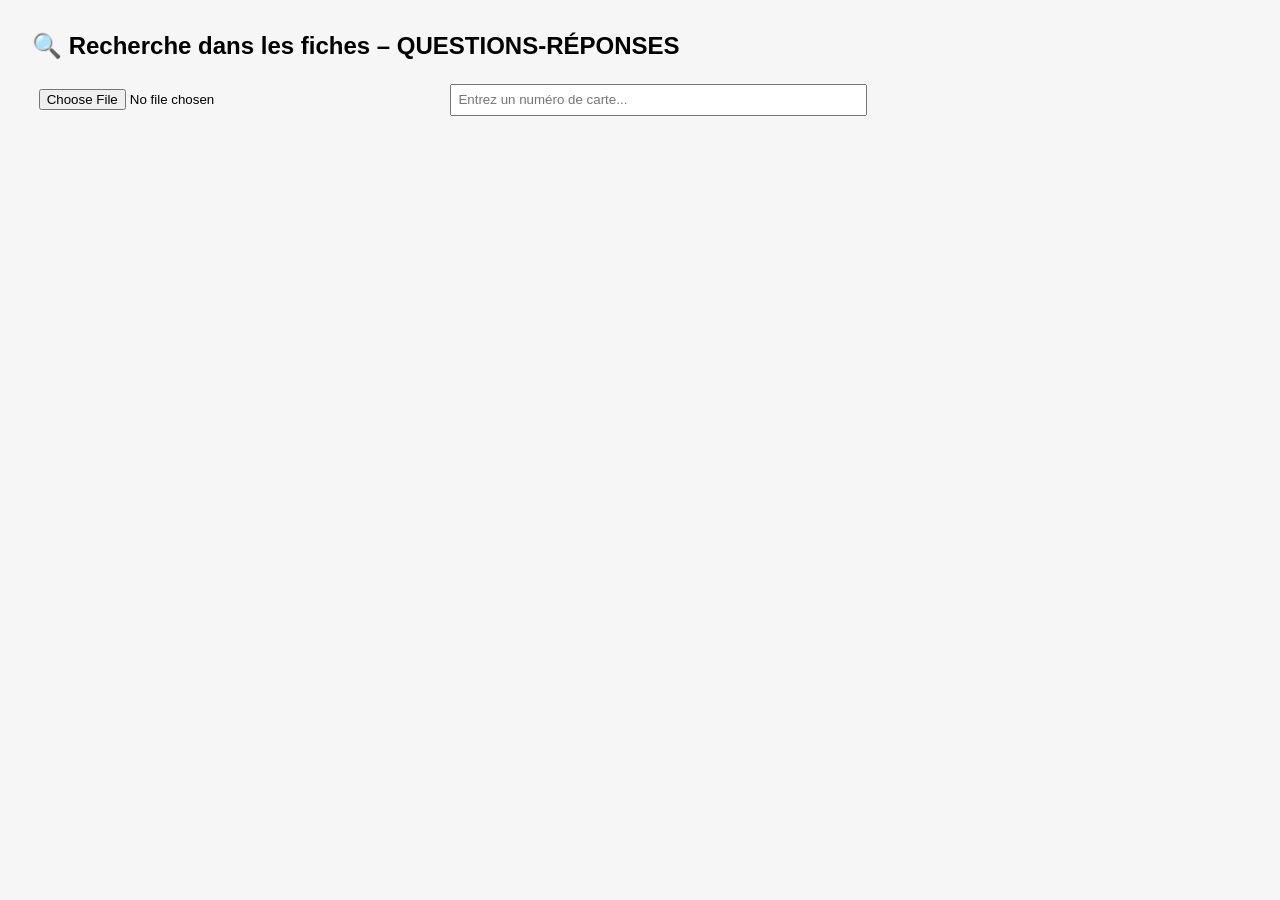
==== commit 99a379f1: "Rename index.htlm to index.html" ====
--- a/index.html
+++ b/index.html
@@ -1,8448 +1,48 @@
 <!DOCTYPE html>
 <html lang="fr">
 <head>
-  <meta charset="UTF-8">
-  <title>La Partie de Tennis – 7 Catégories (par numéro)</title>
+  <meta charset="UTF-8" />
+  <title>La Partie de Tennis – QUESTIONS-RÉPONSES</title>
   <style>
     body { font-family: sans-serif; margin: 2em; background: #f6f6f6; }
-    h1 { font-size: 1.6em; }
-    input { padding: 0.5em; margin: 0.5em 0; width: 100%; max-width: 500px; }
+    h1 { font-size: 1.5em; }
+    input { padding: 0.5em; margin: 0.5em 0; width: 100%; max-width: 400px; }
     .fiche { background: white; border: 1px solid #ccc; padding: 1em; margin-top: 1em; border-radius: 6px; }
     .numero { font-weight: bold; }
     .question, .reponse { margin: 0.5em 0; }
   </style>
 </head>
 <body>
-  <h1>🎾 La Partie de Tennis – 7 Catégories (recherche par numéro)</h1>
+  <h1>🔍 Recherche dans les fiches – QUESTIONS-RÉPONSES</h1>
 
-  <input type="text" id="searchInput" placeholder="Tapez un numéro ou une abréviation (ex. i 42, an 110)...">
+  <input type="file" id="fileInput" accept="application/json">
+  <input type="text" id="searchInput" placeholder="Entrez un numéro de carte...">
 
   <div id="resultats"></div>
 
   <script>
-    const fiches = [
-  {
-    "numero":1.0,
-    "question":"À qui doit-on l’invention du papyrus ?",
-    "reponse":"Aux Égyptiens.",
-    "categorie":"qui"
-  },
-  {
-    "numero":2.0,
-    "question":"Qui a écrit *Les Belles-Sœurs* ?",
-    "reponse":"Michel Tremblay.",
-    "categorie":"qui"
-  },
-  {
-    "numero":3.0,
-    "question":"De qui est la chanson *Dégénérations* ?",
-    "reponse":"Mes Aïeux.",
-    "categorie":"qui"
-  },
-  {
-    "numero":4.0,
-    "question":"Quel linguiste et égyptologue français a réussi à déchiffrer les hiéroglyphes égyptiens ?",
-    "reponse":"Jean-François **Champollion**.",
-    "categorie":"qui"
-  },
-  {
-    "numero":5.0,
-    "question":"Qui sont les trois « poètes maudits » les plus connus de la littérature française au XIXᵉ siècle ?",
-    "reponse":"Baudelaire, Rimbaud et Verlaine.",
-    "categorie":"qui"
-  },
-  {
-    "numero":6.0,
-    "question":"Par qui a été inventé le moteur-roue ?",
-    "reponse":"Pierre Couture, ingénieur à Hydro-Québec.",
-    "categorie":"qui"
-  },
-  {
-    "numero":7.0,
-    "question":"Qui a écrit *Le Comte de Monte-Cristot* et *Les Trois Mousquetaires* ?",
-    "reponse":"Alexandre Dumas.",
-    "categorie":"qui"
-  },
-  {
-    "numero":8.0,
-    "question":"De qui est la chanson *Safety Dance* ?",
-    "reponse":"*Men Without Hats*.",
-    "categorie":"qui"
-  },
-  {
-    "numero":9.0,
-    "question":"Qui a fondé les premières caisses populaires du Québec (prénom et nom) ?",
-    "reponse":"Alphonse Desjardins.",
-    "categorie":"qui"
-  },
-  {
-    "numero":10.0,
-    "question":"Qui a sculpté *La Pietà* ?",
-    "reponse":"Michel-Ange.",
-    "categorie":"qui"
-  },
-  {
-    "numero":11.0,
-    "question":"Quel philosophe a partagé une grande partie de sa vie avec Simone de Beauvoir ?",
-    "reponse":"Jean-Paul Sartre.",
-    "categorie":"qui"
-  },
-  {
-    "numero":12.0,
-    "question":"Qui a composé quatre concertos connus sous le titre *Les Quatre Saisons *?",
-    "reponse":"Antonio Vivaldi.",
-    "categorie":"qui"
-  },
-  {
-    "numero":13.0,
-    "question":"Quel homme politique québécois a été surnommé « le père de l’étapisme » ?",
-    "reponse":"Claude **Morin**.",
-    "categorie":"qui"
-  },
-  {
-    "numero":14.0,
-    "question":"Qui a popularisé le *moon walk* ?",
-    "reponse":"Michael Jackson.",
-    "categorie":"qui"
-  },
-  {
-    "numero":15.0,
-    "question":"Qui a peint *Les Iris* et *Les tournesols* ?",
-    "reponse":"Vincent **Van Gogh**.",
-    "categorie":"qui"
-  },
-  {
-    "numero":16.0,
-    "question":"À quelle autrice doit-on la série des *Harry Potter* ?",
-    "reponse":"J. K. Rowling.",
-    "categorie":"qui"
-  },
-  {
-    "numero":17.0,
-    "question":"Quel auteur américain a écrit *Pour qui sonne le glas* et *Le vieil homme et la mer* ?",
-    "reponse":"Ernest **Hemingway**.",
-    "categorie":"qui"
-  },
-  {
-    "numero":18.0,
-    "question":"Qui a composé *Moi mes souliers, Le train du Nord, Pieds nus dans l’aube,* etc.?",
-    "reponse":"Félix Leclerc.",
-    "categorie":"qui"
-  },
-  {
-    "numero":19.0,
-    "question":"À qui doit-on la théorie du « complexe d’Œdipe » ?",
-    "reponse":"Sigmund Freud.",
-    "categorie":"qui"
-  },
-  {
-    "numero":20.0,
-    "question":"Qui a chanté dans l’espace *Space Oddity* de David Bowie ?",
-    "reponse":"L’astronaute canadien Chris Hadfield.",
-    "categorie":"qui"
-  },
-  {
-    "numero":21.0,
-    "question":"Qui a composé *Dark Side of the Moon* et *The Wall* ?",
-    "reponse":"Pink Floyd.",
-    "categorie":"qui"
-  },
-  {
-    "numero":22.0,
-    "question":"Qui ont donné leur nom aux deux grandes autoroutes du Québec ?",
-    "reponse":"Jean Lesage (autoroute 20) et Félix Leclerc (autoroute 40).",
-    "categorie":"qui"
-  },
-  {
-    "numero":23.0,
-    "question":"Quel chef du parti fasciste italien était surnommé le *duce* (prononcé *doutché*) ?",
-    "reponse":"Benito **Mussolini**.",
-    "categorie":"qui"
-  },
-  {
-    "numero":24.0,
-    "question":"Quel musicien allemand est souvent considéré comme le plus grand compositeur de tous les temps ?",
-    "reponse":"Jean-Sébastien **Bach**.",
-    "categorie":"qui"
-  },
-  {
-    "numero":25.0,
-    "question":"De qui est la chanson *Here comes the Rain Again* et *Sweet Dreams* ?",
-    "reponse":"Eurythmics (Annie Lennox).",
-    "categorie":"qui"
-  },
-  {
-    "numero":26.0,
-    "question":"Quel artiste s’est tranché l’oreille, en proie à la folie ?",
-    "reponse":"Vincent van Gogh.",
-    "categorie":"qui"
-  },
-  {
-    "numero":27.0,
-    "question":"Qui a laissé son nom à un télescope spatial ?",
-    "reponse":"Edwin **Hubble**.",
-    "categorie":"qui"
-  },
-  {
-    "numero":28.0,
-    "question":"Quel mathématicien, physicien, inventeur, philosophe et théologien français a écrit *Les Pensées* ?",
-    "reponse":"Blaise **Pascal**.",
-    "categorie":"qui"
-  },
-  {
-    "numero":29.0,
-    "question":"Qui a composé *La *9e Symphonie* ?",
-    "reponse":"Ludwig van **Beethoven**.",
-    "categorie":"qui"
-  },
-  {
-    "numero":30.0,
-    "question":"À qui doit-on la théorie de la relativité restreinte ?",
-    "reponse":"Albert Einstein.",
-    "categorie":"qui"
-  },
-  {
-    "numero":31.0,
-    "question":"Quel compositeur français a écrit la musique de *Les parapluies de Cherbourg, Les demoiselles de Rochefort* et *Les moulins de mon cœur* ?",
-    "reponse":"Michel **Legrand**.",
-    "categorie":"qui"
-  },
-  {
-    "numero":32.0,
-    "question":"Quel peintre, sculpteur et écrivain espagnol est considéré comme l’un des principaux représentants du surréalisme et des plus célèbres peintres du XXe s. ?",
-    "reponse":"Salvador **Dalì**.",
-    "categorie":"qui"
-  },
-  {
-    "numero":33.0,
-    "question":"De qui sont les œuvres suivantes : *Émile ou de l’**éducation, **Les Rêveries du promeneur solitaire* ?",
-    "reponse":"Jean-Jacques **Rousseau**.",
-    "categorie":"qui"
-  },
-  {
-    "numero":34.0,
-    "question":"Quelles chanteuses populaires sont considérées comme les plus belles voix du Québec ? (2)",
-    "reponse":"Céline Dion, Ginette Reno et Diane Dufresne.",
-    "categorie":"qui"
-  },
-  {
-    "numero":35.0,
-    "question":"Quel chanteur compositeur et pianiste français était surnommé « Monsieur 100 000 volts » en raison de sa fougue sur scène ?",
-    "reponse":"Gilbert Bécaud.",
-    "categorie":"qui"
-  },
-  {
-    "numero":36.0,
-    "question":"Qui sont Jean-François Pauzé, Marie-Annick Lépine et Jérôme Dupras ?",
-    "reponse":"Les membres du groupe *Les cowboys fringants.*",
-    "categorie":"qui"
-  },
-  {
-    "numero":37.0,
-    "question":"À qui doit-on les chansons *Dégénérations, La corrida de la Corriveau, Le déni de l’évidence* ?",
-    "reponse":"Au groupe Mes Aïeux.",
-    "categorie":"qui"
-  },
-  {
-    "numero":38.0,
-    "question":"Par qui a été composée la chanson *Le blues du businessman* ?",
-    "reponse":"Luc **Plamondon** et Michel **Berger** (un ou l’autre).",
-    "categorie":"qui"
-  },
-  {
-    "numero":39.0,
-    "question":"Qui a composé la chanson *Mon pays *?",
-    "reponse":"Gilles Vigneault",
-    "categorie":"qui"
-  },
-  {
-    "numero":40.0,
-    "question":"À qui doit-on la création du Cirque du Soleil ?",
-    "reponse":"Guy Laliberté.",
-    "categorie":"qui"
-  },
-  {
-    "numero":41.0,
-    "question":"De qui est le roman *Bonheur d'occasion* ?",
-    "reponse":"Gabrielle Roy.",
-    "categorie":"qui"
-  },
-  {
-    "numero":42.0,
-    "question":"Par qui a été fondé le journal *Le Devoir* ?",
-    "reponse":"Henri Bourassa.",
-    "categorie":"qui"
-  },
-  {
-    "numero":43.0,
-    "question":"Quel peintre est considéré comme le chantre de la vie quotidienne des gens de son Arthabaska natal ?",
-    "reponse":"Marc-Aurèle de Foy **Suzor-Côté**.",
-    "categorie":"qui"
-  },
-  {
-    "numero":44.0,
-    "question":"À qui doit-on la chanson *Lindberg* ?",
-    "reponse":"Robert Charlebois.",
-    "categorie":"qui"
-  },
-  {
-    "numero":45.0,
-    "question":"De quel auteur classique français sont les pièces de théâtre *Le Cid**, Œdipe** *et *La mort de Pompée* ?",
-    "reponse":"Pierre **Corneille**.",
-    "categorie":"qui"
-  },
-  {
-    "numero":46.0,
-    "question":"Qui sont les premiers chefs de file du mouvement souverainiste du Québec ? (3)",
-    "reponse":"André d’Allemagne, Marcel Chaput, Pierre Bourgault, Andrée Ferretti, René Lévesque et Jacques Parizeau.",
-    "categorie":"qui"
-  },
-  {
-    "numero":47.0,
-    "question":"Qui était Mary Travers ?",
-    "reponse":"Mary Travers, dite **La Bolduc**, est considérée comme la première auteure-compositrice-interprète du Québec.",
-    "categorie":"qui"
-  },
-  {
-    "numero":48.0,
-    "question":"À qui doit-on les albums *Inoxydable *et *Dangereuse attraction *?",
-    "reponse":"Marie-Mai.",
-    "categorie":"qui"
-  },
-  {
-    "numero":49.0,
-    "question":"Quelle grande écrivaine et poétesse québécoise a écrit *Les Fous de Bassan, Les chambres de bois* et * Kamouraska* ?",
-    "reponse":"Anne Hébert.",
-    "categorie":"qui"
-  },
-  {
-    "numero":50.0,
-    "question":"Par qui a été composée la musique du film *C.R.A.Z.Y ?*",
-    "reponse":"Pierre Lapointe.",
-    "categorie":"qui"
-  },
-  {
-    "numero":51.0,
-    "question":"Qui était le chef des Patriotes de 1838 ?",
-    "reponse":"Louis-Joseph Papineau",
-    "categorie":"qui"
-  },
-  {
-    "numero":52.0,
-    "question":"À quel groupe doit-on la chanson *23 décembre* ?",
-    "reponse":"Beau Dommage.",
-    "categorie":"qui"
-  },
-  {
-    "numero":53.0,
-    "question":"De qui est le roman *Salut Galarneau !* ?",
-    "reponse":"Jacques **Godbout**.",
-    "categorie":"qui"
-  },
-  {
-    "numero":54.0,
-    "question":"Par qui a été fondé le groupe Les Cowboys Fringants ?",
-    "reponse":"Jean-François Pauzé.",
-    "categorie":"qui"
-  },
-  {
-    "numero":55.0,
-    "question":"Qui a écrit *La Sagouine* ?",
-    "reponse":"Antonine Maillet.",
-    "categorie":"qui"
-  },
-  {
-    "numero":56.0,
-    "question":"De qui est la chanson *Sèche tes pleurs* ?",
-    "reponse":"Daniel Bélanger.",
-    "categorie":"qui"
-  },
-  {
-    "numero":57.0,
-    "question":"Par qui a été fondé le groupe *Harmonium* ?",
-    "reponse":"Serge Fiori.",
-    "categorie":"qui"
-  },
-  {
-    "numero":58.0,
-    "question":"Qui a peint *Hommage à Rosa Luxembourg* ?",
-    "reponse":"Jean Paul Riopelle.",
-    "categorie":"qui"
-  },
-  {
-    "numero":59.0,
-    "question":"À qui doit-on la chanson *La danse à St-Dilon* ?",
-    "reponse":"Gilles Vigneault.",
-    "categorie":"qui"
-  },
-  {
-    "numero":60.0,
-    "question":"De qui est le roman *La Guerre, Yes Sir!* et le célèbre conte *Le chandail de hockey*?",
-    "reponse":"Roch Carrier.",
-    "categorie":"qui"
-  },
-  {
-    "numero":61.0,
-    "question":"Par qui a été fondé le *Festival Juste pour rire* ?",
-    "reponse":"Gilbert Rozon.",
-    "categorie":"qui"
-  },
-  {
-    "numero":62.0,
-    "question":"Qui étaient les principaux membres de la cellule Chénier du FLQ qui ont assassiné le ministre Pierre Laporte ? (1)",
-    "reponse":"Paul Rose, Jacques Rose, Francis Simard et Bernard Lortie.",
-    "categorie":"qui"
-  },
-  {
-    "numero":63.0,
-    "question":"Qui a écrit *Les Filles de Caleb* ?",
-    "reponse":"Arlette Cousture.",
-    "categorie":"qui"
-  },
-  {
-    "numero":64.0,
-    "question":"À qui doit-on la création du groupe *La Bottine Souriante* ?",
-    "reponse":"Yves Lambert.",
-    "categorie":"qui"
-  },
-  {
-    "numero":65.0,
-    "question":"De qui sont les albums *Aquanaute, Le cœur dans la tête* et *Tous les sens* ?",
-    "reponse":"Ariane Moffatt.",
-    "categorie":"qui"
-  },
-  {
-    "numero":66.0,
-    "question":"Qui a pour pseudonyme *Cœur de pirate* ?",
-    "reponse":"Béatrice Martin.",
-    "categorie":"qui"
-  },
-  {
-    "numero":67.0,
-    "question":"Qui étaient les deux comédiennes de la série Moi et l’autre ?",
-    "reponse":"Dominique Michel et Denise Filiatrault.",
-    "categorie":"qui"
-  },
-  {
-    "numero":68.0,
-    "question":"Qui a peint *Québec, Vue de l’Île d’Orléans, Filets de pêche à Port-au-Persil, Les Ursulines* et *Saint-Adèle en hiver* ?",
-    "reponse":"Jean-Paul Lemieux.",
-    "categorie":"qui"
-  },
-  {
-    "numero":69.0,
-    "question":"À qui doit-on les albums *Sur mon canapé, Motel Capri* et *La grand-messe* ?",
-    "reponse":"Les Cowboys Fringants.",
-    "categorie":"qui"
-  },
-  {
-    "numero":70.0,
-    "question":"Qui est le premier auteur-compositeur québécois francophone masculin à avoir vendu plus d’un million de disques au Québec ?",
-    "reponse":"Éric Lapointe.",
-    "categorie":"qui"
-  },
-  {
-    "numero":71.0,
-    "question":"De qui sont les romans *L'énigme du retour, l’odeur du café *et *Pays sans chapeau* ?",
-    "reponse":"Dany Laferrière.",
-    "categorie":"qui"
-  },
-  {
-    "numero":72.0,
-    "question":"Qui a illustré et réalisé les films d’animation *Crac!* et *L’homme qui plantait des arbres*, qui lui ont valu deux Oscar ?",
-    "reponse":"Frédéric Back.",
-    "categorie":"qui"
-  },
-  {
-    "numero":73.0,
-    "question":"Quel groupe de pop punk montréalais jouit d’une renommée internationale avec des concerts à Paris, Rio de Janeiro et Tel Aviv ?",
-    "reponse":"*Simple Plan*.",
-    "categorie":"qui"
-  },
-  {
-    "numero":74.0,
-    "question":"Qui est la scénariste ou productrice des séries *Les Bougon, 30 Vies, Unité 9, Fortier, Stat,* etc. ?",
-    "reponse":"Fabienne Larouche.",
-    "categorie":"qui"
-  },
-  {
-    "numero":75.0,
-    "question":"Qui a fait des tournées québécoises avec *Aimer les montres, Marée haute* et *À mains nues* ?",
-    "reponse":"Émile Proulx-Cloutier.",
-    "categorie":"qui"
-  },
-  {
-    "numero":76.0,
-    "question":"Qui était Simon Bolívar ?",
-    "reponse":"Un **général et homme d’État** vénézuélien qui a fortement contribué à **l’indépendance des pays de l’Amérique du Sud**.",
-    "categorie":"qui"
-  },
-  {
-    "numero":77.0,
-    "question":"À qui doit-on les albums *Le treizième étage, Les grandes artères* et *Le ciel est au plancher* ?",
-    "reponse":"Louis-Jean Cormier.",
-    "categorie":"qui"
-  },
-  {
-    "numero":78.0,
-    "question":"Quelle journaliste et animatrice de télévision née en Haïti est devenue la troisième femme gouverneure générale du Canada ?",
-    "reponse":"Michaëlle Jean.",
-    "categorie":"qui"
-  },
-  {
-    "numero":79.0,
-    "question":"Qui était le leader et principal chanteur du groupe *Les Colocs* ?",
-    "reponse":"André « Dédé » Fortin.",
-    "categorie":"qui"
-  },
-  {
-    "numero":80.0,
-    "question":"Quel peintre montréalais internationalement reconnu a installé son atelier à Brooklyn et composé plusieurs romans, poèmes, films, etc. ?",
-    "reponse":"Marc **Séguin**.",
-    "categorie":"qui"
-  },
-  {
-    "numero":81.0,
-    "question":"Qui est à l’origine du Festival de la poésie de Trois-Rivières ?",
-    "reponse":"Gaston Bellemare.",
-    "categorie":"qui"
-  },
-  {
-    "numero":82.0,
-    "question":"Quel sculpteur québécois est connu pour ses œuvres monumentales, dont la très controversée *L’arbre de la rue Durocher* ?",
-    "reponse":"Armand **Vaillancourt**.",
-    "categorie":"qui"
-  },
-  {
-    "numero":83.0,
-    "question":"De qui sont les albums *Passive agressive* et *Phoenix* ?",
-    "reponse":"Charlotte Cardin.",
-    "categorie":"qui"
-  },
-  {
-    "numero":84.0,
-    "question":"Qui est l’auteur de la chanson *Sunglasses at night* ?",
-    "reponse":"Corey Hart.",
-    "categorie":"qui"
-  },
-  {
-    "numero":85.0,
-    "question":"Qui a fondé la maison d’édition de poésie *Écrits des Forges* et a donné son nom à la principale bibliothèque de Trois-Rivières ?",
-    "reponse":"Gatien Lapointe.",
-    "categorie":"qui"
-  },
-  {
-    "numero":86.0,
-    "question":"À qui doit-on les chansons *La mauvaise réputation, Le gorille* et *Les copains d’abord* ?",
-    "reponse":"Georges Brassens.",
-    "categorie":"qui"
-  },
-  {
-    "numero":87.0,
-    "question":"Qui a composé les albums *Grand champion international de course, *Dans mon corps* et *J’aime ta grand-mère* ?",
-    "reponse":"Les Trois Accords.",
-    "categorie":"qui"
-  },
-  {
-    "numero":88.0,
-    "question":"Quel rappeur québécois a publié un premier album intitulé *Les racines dans le béton *?",
-    "reponse":"Koriass.",
-    "categorie":"qui"
-  },
-  {
-    "numero":89.0,
-    "question":"Quelle femme peintre née à Louiseville a été membre des automatistes avec Paul-Émile Borduas ?",
-    "reponse":"Marcelle **Ferron**.",
-    "categorie":"qui"
-  },
-  {
-    "numero":90.0,
-    "question":"Quel auteur-compositeur a écrit, entre autres, *Tu m’aimes-tu?, Elsie* et *Jenny* ?",
-    "reponse":"Richard Desjardins.",
-    "categorie":"qui"
-  },
-  {
-    "numero":91.0,
-    "question":"Quels grands pianistes de jazz sont nés à Montréal ? (1)",
-    "reponse":"Oscar Peterson et Oliver Jones.",
-    "categorie":"qui"
-  },
-  {
-    "numero":92.0,
-    "question":"De qui sont les pièces *Albertine, en cinq temps* et *Les belles-sœurs* ?",
-    "reponse":"Michel Tremblay.",
-    "categorie":"qui"
-  },
-  {
-    "numero":93.0,
-    "question":"De qui sont les chansons *Suzanne* et *Hallelujah* ?",
-    "reponse":"Leonard Cohen.",
-    "categorie":"qui"
-  },
-  {
-    "numero":94.0,
-    "question":"Quelle popstar américaine a un impact si considérable qu’elle a été la première artiste nommée « personnalité de l’année » par le *Time* en 2023 ?",
-    "reponse":"Taylor Swift.",
-    "categorie":"qui"
-  },
-  {
-    "numero":95.0,
-    "question":"De qui est la chanson *Le Tour de l'île* ?",
-    "reponse":"Félix Leclerc.",
-    "categorie":"qui"
-  },
-  {
-    "numero":96.0,
-    "question":"Qui a composé *Câline de blues *et l’album *Les rendez-vous doux* ?",
-    "reponse":"Gerry Boulet.",
-    "categorie":"qui"
-  },
-  {
-    "numero":97.0,
-    "question":"Quelle chanteuse est devenue l’une des plus grandes stars grâce à des chansons comme *Like a Virgin, La isla bonita, Like a Prayer*, etc. ?",
-    "reponse":"Madonna.",
-    "categorie":"qui"
-  },
-  {
-    "numero":98.0,
-    "question":"Qui est considéré comme le père des monologuistes québécois ?",
-    "reponse":"Yvon Deschamps.",
-    "categorie":"qui"
-  },
-  {
-    "numero":99.0,
-    "question":"Quel acteur et humoriste a donné son nom à un parc de Montréal et à un gala annuel ?",
-    "reponse":"Olivier Guimond.",
-    "categorie":"qui"
-  },
-  {
-    "numero":100.0,
-    "question":"Qui a écrit *Othello* et *Macbeth* ?",
-    "reponse":"William Shakespeare.",
-    "categorie":"qui"
-  },
-  {
-    "numero":101.0,
-    "question":"À qui doit-on les chansons *J’lâche pas, Illégal, Celle qui va*, etc. ?",
-    "reponse":"Marjo.",
-    "categorie":"qui"
-  },
-  {
-    "numero":102.0,
-    "question":"Quels compositeurs ont écrit la plupart des chansons des Beatles ? (2)",
-    "reponse":"John Lennon et Paul McCartney.",
-    "categorie":"qui"
-  },
-  {
-    "numero":103.0,
-    "question":"Par qui a été fondé Apple ?",
-    "reponse":"Steve Jobs.",
-    "categorie":"qui"
-  },
-  {
-    "numero":104.0,
-    "question":"Qui sont les femmes de la Nouvelle-France reconnues comme saintes par la Vatican ? (2)",
-    "reponse":"Marie de l’Incarnation, Kateri Tekakwitha, Marguerite Bourgeoys et Marguerite d’Youville.",
-    "categorie":"qui"
-  },
-  {
-    "numero":105.0,
-    "question":"Qui a créé le concept de *Big Brother* ?",
-    "reponse":"Georges **Orwell**.",
-    "categorie":"qui"
-  },
-  {
-    "numero":106.0,
-    "question":"De qui est le roman *Le meilleur des mondes* ?",
-    "reponse":"Aldous **Huxley**.",
-    "categorie":"qui"
-  },
-  {
-    "numero":107.0,
-    "question":"Par qui a été inventé le téléphone ?",
-    "reponse":"Alexander Graham **Bell**.",
-    "categorie":"qui"
-  },
-  {
-    "numero":108.0,
-    "question":"Qui a composé *La petite musique de nuit, Les noces de Figaro, Cosi fan tutte*, etc. ?",
-    "reponse":"Wolfgang Amadeus **Mozart**.",
-    "categorie":"qui"
-  },
-  {
-    "numero":109.0,
-    "question":"À qui doit-on la théorie de l'évolution ?",
-    "reponse":"Charles **Darwin**.",
-    "categorie":"qui"
-  },
-  {
-    "numero":110.0,
-    "question":"De quel groupe est la chanson *Bohemian Rhapsody* ?",
-    "reponse":"Queen.",
-    "categorie":"qui"
-  },
-  {
-    "numero":111.0,
-    "question":"Par qui a été fondé Microsoft ?",
-    "reponse":"Bill Gates.",
-    "categorie":"qui"
-  },
-  {
-    "numero":112.0,
-    "question":"Qui a peint *La Joconde* ?",
-    "reponse":"Léonard de Vinci.",
-    "categorie":"qui"
-  },
-  {
-    "numero":113.0,
-    "question":"À qui doit-on la découverte de la pénicilline ?",
-    "reponse":"Alexander **Fleming**.",
-    "categorie":"qui"
-  },
-  {
-    "numero":114.0,
-    "question":"De qui est l’œuvre poético-philosophique *Le Petit Prince* ?",
-    "reponse":"Antoine de **Saint-Exupéry**.",
-    "categorie":"qui"
-  },
-  {
-    "numero":115.0,
-    "question":"Par qui a été inventé l'avion ?",
-    "reponse":"Les frères Wright.",
-    "categorie":"qui"
-  },
-  {
-    "numero":116.0,
-    "question":"À quel compositeur français doit-on l’opéra *Carmen* ?",
-    "reponse":"Georges **Bizet**.",
-    "categorie":"qui"
-  },
-  {
-    "numero":117.0,
-    "question":"À qui doit-on la théorie de la gravité ?",
-    "reponse":"Isaac **Newton**.",
-    "categorie":"qui"
-  },
-  {
-    "numero":118.0,
-    "question":"De qui est la chanson *Billie Jean* ?",
-    "reponse":"Michael Jackson.",
-    "categorie":"qui"
-  },
-  {
-    "numero":119.0,
-    "question":"Par qui a été fondé Amazon ?",
-    "reponse":"Jeff Bezos.",
-    "categorie":"qui"
-  },
-  {
-    "numero":120.0,
-    "question":"À quel compositeur américain doit-on *Summertime, An American in Paris* et *Porgy and Bess* ?",
-    "reponse":"George **Gerswin**.",
-    "categorie":"qui"
-  },
-  {
-    "numero":121.0,
-    "question":"De qui est le roman *Le Seigneur des Anneaux* ?",
-    "reponse":"J.R.R. **Tolkien**.",
-    "categorie":"qui"
-  },
-  {
-    "numero":122.0,
-    "question":"Par qui a été inventée l'imprimerie ?",
-    "reponse":"Johannes **Gutenberg**.",
-    "categorie":"qui"
-  },
-  {
-    "numero":123.0,
-    "question":"Quel compositeur romantique autrichien du XIXᵉ s. est reconnu pour la beauté et la perfection de ses *lieder*, dont notamment *Le voyage d’hiver* (*Winterreise*) ?",
-    "reponse":"Franz **Schubert**.",
-    "categorie":"qui"
-  },
-  {
-    "numero":124.0,
-    "question":"Qui était le chef du réseau terroriste *Al-Qaïda* et le cerveau des attentats du 11 septembre 2001 ?",
-    "reponse":"Oussama **ben Laden**.",
-    "categorie":"qui"
-  },
-  {
-    "numero":125.0,
-    "question":"De qui est la chanson *Like a Rolling Stone*, élue comme la plus grande chanson de tous les temps par le magazine *Rolling Stone* ?",
-    "reponse":"Bob Dylan.",
-    "categorie":"qui"
-  },
-  {
-    "numero":126.0,
-    "question":"Qui a peint *Le Cri* ?",
-    "reponse":"Edvard **Munch**.",
-    "categorie":"qui"
-  },
-  {
-    "numero":127.0,
-    "question":"Qui figurent au nombre des grands explorateurs ? (3)",
-    "reponse":"Bartolomeu Dias, Christophe Colomb, Vasco de Gama, Jean Cabot, Fernand de Magellan et Jacques Cartier.",
-    "categorie":"qui"
-  },
-  {
-    "numero":128.0,
-    "question":"Qui étaient les trois artistes qui ont chanté au fameux spectacle *J’ai vu le loup, le renard, le lion* ?",
-    "reponse":"Félix Leclerc, Gilles Vigneault et Robert Charlebois.",
-    "categorie":"qui"
-  },
-  {
-    "numero":129.0,
-    "question":"Qui est Marie Chouinard ?",
-    "reponse":"Une danseuse, chorégraphe et artiste multidisciplinaire québécoise reconnue partout dans le monde.",
-    "categorie":"qui"
-  },
-  {
-    "numero":130.0,
-    "question":"Quel athlète masculin a remporté cinq médailles olympiques en patinage de vitesse sur piste courte et est membre du temple de la renommée olympique du Canada ?",
-    "reponse":"Marc Gagnon.",
-    "categorie":"qui"
-  },
-  {
-    "numero":131.0,
-    "question":"À qui doit-on la théorie des trous noirs ?",
-    "reponse":"Stephen **Hawking**.",
-    "categorie":"qui"
-  },
-  {
-    "numero":132.0,
-    "question":"De quel musicien rock américain iconoclaste, a-t-on pu dire : « Il fut au rock ce que Myles Davis fut au jazz » ?",
-    "reponse":"Frank **Zappa **(versé dans le classique aussi bien que le rock, le jazz et la musique contemporaine).",
-    "categorie":"qui"
-  },
-  {
-    "numero":133.0,
-    "question":"De qui sont les romans *Les Misérables* et *Notre-Dame de Paris* ?",
-    "reponse":"Victor Hugo.",
-    "categorie":"qui"
-  },
-  {
-    "numero":134.0,
-    "question":"Quel grand jazzman américain a vu trois de ses albums classés parmi les 500 plus grands albums de tous les temps ?",
-    "reponse":"Miles Davis.",
-    "categorie":"qui"
-  },
-  {
-    "numero":135.0,
-    "question":"À quel compositeur italien doit-on *La Traviata* ?",
-    "reponse":"Giuseppe **Verdi**.",
-    "categorie":"qui"
-  },
-  {
-    "numero":136.0,
-    "question":"De qui sont les chansons *Strawberry Fields Forever* et *Let It Be* ?",
-    "reponse":"Les Beatles.",
-    "categorie":"qui"
-  },
-  {
-    "numero":137.0,
-    "question":"Qui a été la première chanteuse québécoise à se produire au Stade olympique de Montréal devant 55 000 personnes ?",
-    "reponse":"Diane Dufresne.",
-    "categorie":"qui"
-  },
-  {
-    "numero":138.0,
-    "question":"Qui a sculpté *Le Penseur* ?",
-    "reponse":"Auguste **Rodin**.",
-    "categorie":"qui"
-  },
-  {
-    "numero":139.0,
-    "question":"De quel auteur russe sont *Crime et Châtiment *et *Les frères Karamazov* ?",
-    "reponse":"Fiodor **Dostoïevski**.",
-    "categorie":"qui"
-  },
-  {
-    "numero":140.0,
-    "question":"Par qui a été inventé la radio ?",
-    "reponse":"Guglielmo **Marconi**.",
-    "categorie":"qui"
-  },
-  {
-    "numero":141.0,
-    "question":"À qui doit-on la théorie de la mécanique quantique ?",
-    "reponse":"Max Planck.",
-    "categorie":"qui"
-  },
-  {
-    "numero":142.0,
-    "question":"De qui est la chanson *Hallelujah* ?",
-    "reponse":"Leonard Cohen.",
-    "categorie":"qui"
-  },
-  {
-    "numero":143.0,
-    "question":"Qui a peint *La Naissance de Vénus* ?",
-    "reponse":"Sandro **Botticelli**.",
-    "categorie":"qui"
-  },
-  {
-    "numero":144.0,
-    "question":"Quel endocrinologue a introduit la notion de « stress » en médecine ?",
-    "reponse":"Le Dr Hans **Selye**.",
-    "categorie":"qui"
-  },
-  {
-    "numero":145.0,
-    "question":"Qui a créé la série télévisée *Discussions avec mes parents* ?",
-    "reponse":"François Morency.",
-    "categorie":"qui"
-  },
-  {
-    "numero":146.0,
-    "question":"Quel compositeur allemand et chef d’orchestre a composé de célèbres opéras comme *L’anneau du Nibelung, Le vaisseau fantôme* et *Tristan et Isolde* ?",
-    "reponse":"Richard **Wagner**.",
-    "categorie":"qui"
-  },
-  {
-    "numero":147.0,
-    "question":"De qui sont les albums *Mothers of Invention, Joe’s Garage* et *The Grand Wazoo* ?",
-    "reponse":"Frank **Zappa**.",
-    "categorie":"qui"
-  },
-  {
-    "numero":148.0,
-    "question":"Qui sont Steffi Graff et Andre Agassi ?",
-    "reponse":"Deux **stars du tennis** qui forment un couple dans la vie.",
-    "categorie":"qui"
-  },
-  {
-    "numero":149.0,
-    "question":"Qui a mis en musique et chanté les poèmes de Baudelaire, Verlaine et Apollinaire ?",
-    "reponse":"Léo Ferré.",
-    "categorie":"qui"
-  },
-  {
-    "numero":150.0,
-    "question":"Quel musicien classique a été surnommé le Mozart québécois ?",
-    "reponse":"André Mathieu.",
-    "categorie":"qui"
-  },
-  {
-    "numero":151.0,
-    "question":"De qui est le roman *Le Vieil Homme et la Mer* ?",
-    "reponse":"Ernest **Hemingway**.",
-    "categorie":"qui"
-  },
-  {
-    "numero":152.0,
-    "question":"Quel compositeur français a créé le célèbre *Boléro* ?",
-    "reponse":"Maurice **Ravel**.",
-    "categorie":"qui"
-  },
-  {
-    "numero":153.0,
-    "question":"Qui comptent parmi les grands compositeurs de musique classique française ? (2)",
-    "reponse":"Debussy, Ravel, Saint-Saëns, Satie et Fauré.",
-    "categorie":"qui"
-  },
-  {
-    "numero":154.0,
-    "question":"Quelle auteure-compositrice-interprète britannique a remporté un *Golden Globe* et un Oscar pour son interprétation de la chanson du film *Skyfall* ?",
-    "reponse":"Adele.",
-    "categorie":"qui"
-  },
-  {
-    "numero":155.0,
-    "question":"Quel poète a écrit sur les murs du Grand Théâtre de Québec « Vous êtes pas écœurés de mourir bande de caves! C’est assez! » ?",
-    "reponse":"Claude **Péloquin**.",
-    "categorie":"qui"
-  },
-  {
-    "numero":156.0,
-    "question":"Qui est le principal héros de *L'Odyssée* d’Homère ?",
-    "reponse":"Ulysse.",
-    "categorie":"qui"
-  },
-  {
-    "numero":157.0,
-    "question":"Qui est le premier homme ayant des origines africaines à accéder à la présidence des États-Unis ?",
-    "reponse":"Barack **Obama**.",
-    "categorie":"qui"
-  },
-  {
-    "numero":158.0,
-    "question":"Quel grand réalisateur américain du XXᵉ s. est reconnu pour ses films de suspense comme *Psychose* et *Les Oiseaux* ?",
-    "reponse":"Alfred **Hitchcock**.",
-    "categorie":"qui"
-  },
-  {
-    "numero":159.0,
-    "question":"Qui est la première femme à devenir Première ministre du Québec ?",
-    "reponse":"Pauline Marois.",
-    "categorie":"qui"
-  },
-  {
-    "numero":160.0,
-    "question":"Qui est Elvis Stojko ?",
-    "reponse":"Un **patineur artistique canadien** (trois fois champion du monde et double médaillé d’argent aux Jeux Olympiques de Lillehammer et de Nagano).",
-    "categorie":"qui"
-  },
-  {
-    "numero":161.0,
-    "question":"Quel chanteur du Nouveau-Brunswick a composé la chanson *Hélène* ?",
-    "reponse":"Roch Voisine.",
-    "categorie":"qui"
-  },
-  {
-    "numero":162.0,
-    "question":"Quel romancier et philosophe français du XVIIIᵉ s. a donné son nom à des pratiques sexuelles jugées scandaleuses à son époque ?",
-    "reponse":"Le Marquis de **Sade**.",
-    "categorie":"qui"
-  },
-  {
-    "numero":163.0,
-    "question":"Qui a peint *La Femme à la guitare, Les demoiselles d’Avignon* et *Guernica* ?",
-    "reponse":"Pablo **Picasso**.",
-    "categorie":"qui"
-  },
-  {
-    "numero":164.0,
-    "question":"Quelle actrice française des années 1950-1970 est devenue un sex-symbol international ?",
-    "reponse":"Brigitte Bardot.",
-    "categorie":"qui"
-  },
-  {
-    "numero":165.0,
-    "question":"Qui est Edgar Allan Poe ?",
-    "reponse":"Un auteur américain considéré comme l’inventeur du **roman policier **et dont les récits préfigurent les genres de la science-fiction et du fantastique.",
-    "categorie":"qui"
-  },
-  {
-    "numero":166.0,
-    "question":"À qui doit-on la théorie de la sélection naturelle ?",
-    "reponse":"Charles **Darwin**.",
-    "categorie":"qui"
-  },
-  {
-    "numero":167.0,
-    "question":"Quel premier ministre du Canada a remporté le Prix Nobel de la paix en 1957 ?",
-    "reponse":"Lester B. **Pearson**.",
-    "categorie":"qui"
-  },
-  {
-    "numero":168.0,
-    "question":"Par qui a été inventé Internet ?",
-    "reponse":"Tim Berners-Lee.",
-    "categorie":"qui"
-  },
-  {
-    "numero":169.0,
-    "question":"Quel artiste multidisciplinaire canadien anglais a été désigné en 2011 « célébrité la plus puissante au monde » dans le top 100 de Forbes ?",
-    "reponse":"Justin Bieber.",
-    "categorie":"qui"
-  },
-  {
-    "numero":170.0,
-    "question":"Quel grand conquérant s’est vu attribuer le titre honorifique de *Libertador* en Amérique du Sud ?",
-    "reponse":"Simon Bolivar.",
-    "categorie":"qui"
-  },
-  {
-    "numero":171.0,
-    "question":"Quel sprinteur américain a remporté l’or aux Jeux olympiques de Berlin de 1936 ainsi que trois autres médailles d’or ?",
-    "reponse":"Jesse Owens.",
-    "categorie":"qui"
-  },
-  {
-    "numero":172.0,
-    "question":"Quel sprinteur américain a remporté neuf médailles d’or olympiques et huit aux championnats du monde d’athlétisme ?",
-    "reponse":"Carl Lewis.",
-    "categorie":"qui"
-  },
-  {
-    "numero":173.0,
-    "question":"Quel sprinter canadien, champion du monde en 1995, a gagné l’or aux Jeux olympiques d’Atlanta en1996 ?",
-    "reponse":"Donovan Bailey.",
-    "categorie":"qui"
-  },
-  {
-    "numero":174.0,
-    "question":"Quel athlète canadien a remporté trois médailles aux Jeux de Rio : une d’argent au 200 m et deux de bronze : au 100 m et au relais 4 x 100 m ?",
-    "reponse":"André **De Grasse**.",
-    "categorie":"qui"
-  },
-  {
-    "numero":175.0,
-    "question":"Quel athlète jamaïcain est le premier à détenir simultanément les records du monde du 100 m, 150 m, 200 m et 4 x 100 m ?",
-    "reponse":"Usain Bolt.",
-    "categorie":"qui"
-  },
-  {
-    "numero":176.0,
-    "question":"Quelle nageuse canadienne a remporté trois médailles d’or et une médaille d’argent dans sa discipline en 2024 ?",
-    "reponse":"Summer McIntosh.",
-    "categorie":"qui"
-  },
-  {
-    "numero":177.0,
-    "question":"Quel athlète québécois a été vice-champion du monde au 100 m et plusieurs fois médaillé d’or au 4 x 100 m ?",
-    "reponse":"Bruny Surin",
-    "categorie":"qui"
-  },
-  {
-    "numero":178.0,
-    "question":"Quelle patineuse artistique a remporté le bronze aux Jeux de Vancouver de 2010 ?",
-    "reponse":"Joannie Rochette.",
-    "categorie":"qui"
-  },
-  {
-    "numero":179.0,
-    "question":"Quel est le couple de danse sur glace canadien le plus médaillé de tous les temps ?",
-    "reponse":"Tessa **Virtue** et Scott **Moir**.",
-    "categorie":"qui"
-  },
-  {
-    "numero":180.0,
-    "question":"Qui fut la vedette des Olympiques de Montréal en 1976 ?",
-    "reponse":"Nadia Comaneci.",
-    "categorie":"qui"
-  },
-  {
-    "numero":181.0,
-    "question":"Quel peintre québécois a eu droit à des obsèques nationales ?",
-    "reponse":"Jean Paul Riopelle.",
-    "categorie":"qui"
-  },
-  {
-    "numero":182.0,
-    "question":"Quel artiste a peint la fresque de la Chapelle Sixtine ?",
-    "reponse":"Michel-Ange.",
-    "categorie":"qui"
-  },
-  {
-    "numero":183.0,
-    "question":"Qui était Machiavel ?",
-    "reponse":"Un humaniste italien, **théoricien de la politique**, auteur de *Le Prince* où il explique comment un homme ambitieux peut s’élever au pouvoir.",
-    "categorie":"qui"
-  },
-  {
-    "numero":184.0,
-    "question":"Quel auteur-compositeur-interprète belge a vendu plus de 25 millions de disques ?",
-    "reponse":"Jacques Brel",
-    "categorie":"qui"
-  },
-  {
-    "numero":185.0,
-    "question":"Qui a élaboré la première classification périodique des éléments ?",
-    "reponse":"Mendeleïev.",
-    "categorie":"qui"
-  },
-  {
-    "numero":186.0,
-    "question":"Qui est généralement considéré comme le premier roi de France ?",
-    "reponse":"Clovis 1er.",
-    "categorie":"qui"
-  },
-  {
-    "numero":187.0,
-    "question":"Qui était le chef de la Révolution russe de 1917 ?",
-    "reponse":"Lénine.",
-    "categorie":"qui"
-  },
-  {
-    "numero":188.0,
-    "question":"Quel philosophe est associé au concept de « volonté de puissance » ?",
-    "reponse":"Frédéric **Nietzsche**.",
-    "categorie":"qui"
-  },
-  {
-    "numero":189.0,
-    "question":"Qui a été le premier astronaute canadien à prendre part à trois vols spatiaux dirigés par la NASA ?",
-    "reponse":"Marc Garneau.",
-    "categorie":"qui"
-  },
-  {
-    "numero":190.0,
-    "question":"Quel auteur de Trois-Pistoles est considéré comme l’un des géants de la littérature québécoise tant pour la quantité phénoménale et l’originalité de ses essais, romans, œuvres pour le théâtre, le cinéma et la télévision ?",
-    "reponse":"Victor-Lévy Beaulieu.",
-    "categorie":"qui"
-  },
-  {
-    "numero":191.0,
-    "question":"Qui est l’auteur de *À la recherche du temps perdu* ?",
-    "reponse":"Marcel Proust.",
-    "categorie":"qui"
-  },
-  {
-    "numero":192.0,
-    "question":"Qui est la figure centrale de l’exécutif de la nation russe depuis 1999 ?",
-    "reponse":"Vladimir Vladimirovitch **Poutine**.",
-    "categorie":"qui"
-  },
-  {
-    "numero":193.0,
-    "question":"Qui a réalisé le film *Le parrain* ?",
-    "reponse":"Francis Ford **Coppola**.",
-    "categorie":"qui"
-  },
-  {
-    "numero":194.0,
-    "question":"Qui a fondé la ville de St-Pétersbourg ?",
-    "reponse":"Pierre Le Grand.",
-    "categorie":"qui"
-  },
-  {
-    "numero":195.0,
-    "question":"Qui a mis en place la politique de la Terreur en 1793 en France ?",
-    "reponse":"Robespierre.",
-    "categorie":"qui"
-  },
-  {
-    "numero":196.0,
-    "question":"Qui était Shéhérazade ?",
-    "reponse":"Un personnage de fiction des Mille et une nuits. (Elle racontait une histoire palpitante à son époux chaque nuit pour éviter d’être tuée à l’aube.)",
-    "categorie":"qui"
-  },
-  {
-    "numero":197.0,
-    "question":"Qui fut Mahomet ?",
-    "reponse":"Un **chef religieux**, politique et militaire arabe, **fondateur de l’islam**, dont il est considéré comme le prophète majeur.",
-    "categorie":"qui"
-  },
-  {
-    "numero":198.0,
-    "question":"Qui sont les fondateurs de la ville de Rome ?",
-    "reponse":"Remus et Romulus.",
-    "categorie":"qui"
-  },
-  {
-    "numero":199.0,
-    "question":"Qui a écrit *Don Quichotte* ?",
-    "reponse":"Miguel de **Cervantes**.",
-    "categorie":"qui"
-  },
-  {
-    "numero":200.0,
-    "question":"Quel auteur québécois a écrit *L’Avalée des avalés* ?",
-    "reponse":"Réjean **Ducharme**",
-    "categorie":"qui"
-  },
-  {
-    "numero":1.0,
-    "question":"Quelle est la signification du sigle international « OMS » ?",
-    "reponse":"Organisation mondiale de la santé.",
-    "categorie":"quoi"
-  },
-  {
-    "numero":2.0,
-    "question":"Quelle est la signification du sigle international « FMI » ?",
-    "reponse":"Fonds monétaire international.",
-    "categorie":"quoi"
-  },
-  {
-    "numero":3.0,
-    "question":"Quels sont les cinq pays membres permanents du Conseil de sécurité de l’ONU ?",
-    "reponse":"Les États-Unis, la Chine, la France, le Royaume-Uni et la Russie.",
-    "categorie":"quoi"
-  },
-  {
-    "numero":4.0,
-    "question":"Quelles étaient les sept merveilles de **l’Antiquité** ? (3)",
-    "reponse":"La pyramide de Khéops, les jardins suspendus de Babylone, la statue de Zeus, le temple d’Artémis, le tombeau de Mausole à Halicarnasse, le colosse de Rhodes, le phare d’Alexandrie.",
-    "categorie":"quoi"
-  },
-  {
-    "numero":5.0,
-    "question":"Parmi les disciplines fondatrices des Jeux olympiques, quelle est celle qui regroupe le plus grand nombre d’épreuves distinctes aujourd’hui ?",
-    "reponse":"L’athlétisme.",
-    "categorie":"quoi"
-  },
-  {
-    "numero":6.0,
-    "question":"Que représente la fleur de lys sur le drapeau québécois ?",
-    "reponse":"Un symbole de la présence française, car les rois de France en avaient fait leur emblème.",
-    "categorie":"quoi"
-  },
-  {
-    "numero":7.0,
-    "question":"Que représentent les deux valeurs données lors de la mesure de la tension artérielle ?",
-    "reponse":"La pression systolique et la pression diastolique.",
-    "categorie":"quoi"
-  },
-  {
-    "numero":8.0,
-    "question":"Quelle phrase contenue dans le Rapport Durham est devenue célèbre au Québec ?",
-    "reponse":"« Les Canadiens français sont **un peuple sans histoire** et sans littérature ».",
-    "categorie":"quoi"
-  },
-  {
-    "numero":9.0,
-    "question":"De quoi parle la légende de la Chasse-galerie ?",
-    "reponse":"D’un groupe de **bûcherons** qui font un **pacte avec le diable** pour voyager rapidement en **canot volant** pour retourner en ville voir leurs bien-aimées.",
-    "categorie":"quoi"
-  },
-  {
-    "numero":10.0,
-    "question":"Quel est le sens premier du mot « Québec » ?",
-    "reponse":"Il vient de l’algonquin et signifie **« passage étroit** ou **« détroit »**.",
-    "categorie":"quoi"
-  },
-  {
-    "numero":11.0,
-    "question":"Quelle est l’origine du Cirque du Soleil ?",
-    "reponse":"Une compagnie de cirque contemporain **fondée** à Baie-Saint-Paul **par deux anciens artistes de rue** : Guy Laliberté et Daniel Gauthier.",
-    "categorie":"quoi"
-  },
-  {
-    "numero":12.0,
-    "question":"Quelles sont les quatre épreuves de patinage artistique en Coupe du monde ? (3)",
-    "reponse":"Individuel hommes, individuel femmes, couples et danse sur glace.",
-    "categorie":"quoi"
-  },
-  {
-    "numero":13.0,
-    "question":"Quel terme est utilisé au curling pour le lancer de la dernière pierre ?",
-    "reponse":"Avoir le marteau.",
-    "categorie":"quoi"
-  },
-  {
-    "numero":14.0,
-    "question":"Quelle ville est la capitale de l’Union européenne ?",
-    "reponse":"Bruxelles.",
-    "categorie":"quoi"
-  },
-  {
-    "numero":15.0,
-    "question":"Quel animal est l’emblème du Québec?",
-    "reponse":"Le harfang des neiges.",
-    "categorie":"quoi"
-  },
-  {
-    "numero":16.0,
-    "question":"Que signifie l’expression « Manger les pissenlits par la racine » ?",
-    "reponse":"Être mort.",
-    "categorie":"quoi"
-  },
-  {
-    "numero":17.0,
-    "question":"Quel est l’emblème floral du Québec ?",
-    "reponse":"L’iris versicolore.",
-    "categorie":"quoi"
-  },
-  {
-    "numero":18.0,
-    "question":"Quelle a été la première université francophone en Amérique du Nord ?",
-    "reponse":"L’Université Laval.",
-    "categorie":"quoi"
-  },
-  {
-    "numero":19.0,
-    "question":"Quelles comédies musicales ont propulsé Luc Plamondon sur la scène internationale ? (2)",
-    "reponse":"*Starmania, La légende de Jimmy, Notre-Dame de Paris, Cindy*.",
-    "categorie":"quoi"
-  },
-  {
-    "numero":20.0,
-    "question":"Quelle est la signification du sigle international « URSS » ?",
-    "reponse":"Union des républiques socialistes soviétiques.",
-    "categorie":"quoi"
-  },
-  {
-    "numero":21.0,
-    "question":"Quels sont les deux principaux organismes québécois dédiés à la protection de l’environnement ?",
-    "reponse":"Équiterre et Greenpeace Québec.",
-    "categorie":"quoi"
-  },
-  {
-    "numero":22.0,
-    "question":"Quel était le surnom de Guy Lafleur ?",
-    "reponse":"Le démon blond.",
-    "categorie":"quoi"
-  },
-  {
-    "numero":23.0,
-    "question":"Quelle est l’origine du nom « Montréal » ?",
-    "reponse":"De la montagne appelée ***mont Royal*** par Jacques Cartier située au cœur de la ville.",
-    "categorie":"quoi"
-  },
-  {
-    "numero":24.0,
-    "question":"Quelle est l’origine du mot « joual » ?",
-    "reponse":"Il renvoie à la prononciation ancienne du mot « cheval », héritée des parlers de France.",
-    "categorie":"quoi"
-  },
-  {
-    "numero":25.0,
-    "question":"Qu’est-ce qu’une *symphonie* musicale ?",
-    "reponse":"Une composition musicale complexe, comportant **plusieurs mouvements** et faisant appel aux ressources de **tout un orchestre symphonique**.",
-    "categorie":"quoi"
-  },
-  {
-    "numero":26.0,
-    "question":"Quelle est la signification du sigle international « ONG » ?",
-    "reponse":"Organisation non gouvernementale.",
-    "categorie":"quoi"
-  },
-  {
-    "numero":27.0,
-    "question":"Quelle fut la première station de radio québécoise francophone ?",
-    "reponse":"CKAC.",
-    "categorie":"quoi"
-  },
-  {
-    "numero":28.0,
-    "question":"Quelle est la plus ancienne banque du Canada ?",
-    "reponse":"La Banque de Montréal (BMO).",
-    "categorie":"quoi"
-  },
-  {
-    "numero":29.0,
-    "question":"De quoi est composé le pouding chômeur ?",
-    "reponse":"Un dessert à base de gâteau et de sirop d’érable.",
-    "categorie":"quoi"
-  },
-  {
-    "numero":30.0,
-    "question":"Qu’est-ce qu’être « histrionique » ? (2)",
-    "reponse":"C’est avoir une émotivité excessive, besoin exagéré d’être au centre de l’attention des autres et être dépourvu d’autonomie.",
-    "categorie":"quoi"
-  },
-  {
-    "numero":31.0,
-    "question":"Que signifie le mot « concupiscence » ?",
-    "reponse":"Le penchant aux plaisirs sensuels, à la luxure et à la lubricité",
-    "categorie":"quoi"
-  },
-  {
-    "numero":32.0,
-    "question":"Quel est l’équivalent français du terme *birdie* au golf ?",
-    "reponse":"Un oiselet.",
-    "categorie":"quoi"
-  },
-  {
-    "numero":33.0,
-    "question":"Quelle émission de télévision est considérée comme « mythique » au Québec et est devenue incontournable au réveillon du Nouvel An ?",
-    "reponse":"Le *Bye bye*.",
-    "categorie":"quoi"
-  },
-  {
-    "numero":34.0,
-    "question":"Quel est l’équivalent français du terme *putter* au golf ?",
-    "reponse":"Un fer droit.",
-    "categorie":"quoi"
-  },
-  {
-    "numero":35.0,
-    "question":"Quel est l’équivalent français du terme *swing* au golf ?",
-    "reponse":"Un élan.",
-    "categorie":"quoi"
-  },
-  {
-    "numero":36.0,
-    "question":"Quelle comédie musicale française fut adaptée en anglais et détient à Londres le record de présentations continues depuis 1985 ?",
-    "reponse":"*Les Misérables*.",
-    "categorie":"quoi"
-  },
-  {
-    "numero":37.0,
-    "question":"Que signifie « Carpe Diem » ?",
-    "reponse":"« Carpe Diem » signifie « Cueille le jour » en latin et invite à **profiter du moment présent.**",
-    "categorie":"quoi"
-  },
-  {
-    "numero":38.0,
-    "question":"Qu’est-ce que la *charia* ?",
-    "reponse":"**La loi islamique**, qui contient les normes et règles doctrinales, sociales, culturelles et relationnelles qui régissent les musulmans.",
-    "categorie":"quoi"
-  },
-  {
-    "numero":39.0,
-    "question":"Quel livre de Gabrielle Roy traite de la vie difficile d’une famille ouvrière St-Henri pendant la Seconde Guerre mondiale ?",
-    "reponse":"*Bonheur d’occasion.*",
-    "categorie":"quoi"
-  },
-  {
-    "numero":40.0,
-    "question":"Que signifie la locution latine  *ad nauseam*  ?",
-    "reponse":"Jusqu’à plus soif, jusqu’à en avoir la nausée.",
-    "categorie":"quoi"
-  },
-  {
-    "numero":41.0,
-    "question":"Quelle était le nom de la première équipe de la Ligue majeure de baseball à s’établir hors des États-Unis, et ce à Montréal ?",
-    "reponse":"*Les Expos de Montréal*.",
-    "categorie":"quoi"
-  },
-  {
-    "numero":42.0,
-    "question":"Que signifie l'expression « Changer quatre trente sous pour une piastre » ?",
-    "reponse":"Faire du pareil au même, changer pour revenir au même résultat.",
-    "categorie":"quoi"
-  },
-  {
-    "numero":43.0,
-    "question":"Quelle fut la contribution de la Commission Parent (et de son rapport) dans les années 1960 ?",
-    "reponse":"Elle a été à l’origine de la **refonte complète**** du système éducatif québécois** (fin des collèges classiques, création du ministère de l’Éducation, des cégeps et des Universités du Québec).",
-    "categorie":"quoi"
-  },
-  {
-    "numero":44.0,
-    "question":"Quels sont les principaux thèmes de l’œuvre de Félix Leclerc ? (2)",
-    "reponse":"Le respect de la nature, du territoire, l’amour de la patrie, la solidarité, l’indépendance du Québec.",
-    "categorie":"quoi"
-  },
-  {
-    "numero":45.0,
-    "question":"Que désigne le terme « État providence » ?",
-    "reponse":"Ce terme désigne un gouvernement qui intervient pour assurer la protection sociale des citoyens.",
-    "categorie":"quoi"
-  },
-  {
-    "numero":46.0,
-    "question":"À quoi associe-t-on la période de « la grande noirceur » au Québec ? (1)",
-    "reponse":"La Grande Noirceur (1944-1959) fut une période marquée par la **domination cléricale** et le **conservatisme politique**.",
-    "categorie":"quoi"
-  },
-  {
-    "numero":47.0,
-    "question":"De quoi parle la série télévisée « Les Pays d’en haut » ?",
-    "reponse":"De la vie rurale au temps de la colonisation du Nord du Québec au XIX<sup>e<\/sup> siècle.",
-    "categorie":"quoi"
-  },
-  {
-    "numero":48.0,
-    "question":"Quel drapeau le fleurdelisé a-t-il remplacé au sommet de l'hôtel du Parlement en 1948 ?",
-    "reponse":"Le drapeau **britannique** *Red Ensign*.",
-    "categorie":"quoi"
-  },
-  {
-    "numero":49.0,
-    "question":"Quels films de Denis Arcand lui ont acquis une reconnaissance internationale ? (1)",
-    "reponse":"*Le déclin de l’empire américain *(1986) et *Les invasions barbares* (2003).",
-    "categorie":"quoi"
-  },
-  {
-    "numero":50.0,
-    "question":"Quel quartier de Montréal attire le plus de touristes ?",
-    "reponse":"Le Vieux-Montréal.",
-    "categorie":"quoi"
-  },
-  {
-    "numero":51.0,
-    "question":"Quelle chanson de Vigneault est à l’origine du refrain que l’on chante au Québec à l’anniversaire de quelqu’un ?",
-    "reponse":"*Gens du pays*.",
-    "categorie":"quoi"
-  },
-  {
-    "numero":52.0,
-    "question":"Quelle équipe canadienne fait encore partie de la Ligue majeure de baseball (MLB) ?",
-    "reponse":"Les *Blue Jays *de Toronto.",
-    "categorie":"quoi"
-  },
-  {
-    "numero":53.0,
-    "question":"Quel film de Xavier Dolan a récolté les meilleures recettes au niveau mondial ?",
-    "reponse":"Le film *Mommy.*",
-    "categorie":"quoi"
-  },
-  {
-    "numero":54.0,
-    "question":"Quelle ville de la région du Bas-Saint-Laurent a donné son nom à un grand roman d’Anne Hébert et à un film ?",
-    "reponse":"*Kamouraska*.",
-    "categorie":"quoi"
-  },
-  {
-    "numero":55.0,
-    "question":"Que signifie l’expression « Virer sa veste » ?",
-    "reponse":"Changer de camp politique ou d’opinion **par intérêt** et non en vertu de principes moraux.",
-    "categorie":"quoi"
-  },
-  {
-    "numero":56.0,
-    "question":"Dans quelle grande série télévisée (2012 à 2019) Guylaine Tremblay s’est-elle distinguée dans un rôle de prisonnière ?",
-    "reponse":"*Unité 9.*",
-    "categorie":"quoi"
-  },
-  {
-    "numero":57.0,
-    "question":"Quel parc national constitue l’une des aires centrales de la Réserve mondiale de la biosphère de Charlevoix ?",
-    "reponse":"Le parc national des **Hautes-Gorges**-de-la-Rivière-Malbaie (224,9 km<sup>2<\/sup>).",
-    "categorie":"quoi"
-  },
-  {
-    "numero":58.0,
-    "question":"Quel est l’autre nom donné au portrait de la Joconde de Léonard de Vinci ?",
-    "reponse":"La *Monna Lisa.*",
-    "categorie":"quoi"
-  },
-  {
-    "numero":59.0,
-    "question":"De quelle maladie neurologique rare souffre Céline Dion ?",
-    "reponse":"Du syndrome de la personne raide.",
-    "categorie":"quoi"
-  },
-  {
-    "numero":60.0,
-    "question":"De quel coin du pays Richard Desjardins chante-t-il les beautés et les difficultés ?",
-    "reponse":"L’Abitibi.",
-    "categorie":"quoi"
-  },
-  {
-    "numero":61.0,
-    "question":"À quoi reconnaît-on un poème en prose ?",
-    "reponse":"L’auteur exprime des idées poétiques sans recourir aux vers.",
-    "categorie":"quoi"
-  },
-  {
-    "numero":62.0,
-    "question":"De quoi traite *1984* de George Orwell ? (1)",
-    "reponse":"D’une société écrasée par le **totalitarisme**, la **surveillance** de masse et l’enrégimentement **répressif** des personnes.",
-    "categorie":"quoi"
-  },
-  {
-    "numero":63.0,
-    "question":"De quel courant artistique Claude Monet est-il l’un des fondateurs avec Manet, Cézanne et Renoir ?",
-    "reponse":"De l’impressionnisme.",
-    "categorie":"quoi"
-  },
-  {
-    "numero":64.0,
-    "question":"Quelles étaient les six équipes originales de la Ligue nationale de hockey ? (4)",
-    "reponse":"Les Canadiens de Montréal, les Maple Leafs de Toronto, les Bruins de Boston, les Red Wings de Détroit, les Rangers de New York et les Black Hawks de Chicago.",
-    "categorie":"quoi"
-  },
-  {
-    "numero":65.0,
-    "question":"Quels sont les principaux sauts en patinage artistique ? (3).",
-    "reponse":"Le salchow, le boucle piqué, le boucle, le flip, le lutz, l’axel, le pas de géant, le saut de lapin, le saut de valse, etc.",
-    "categorie":"quoi"
-  },
-  {
-    "numero":66.0,
-    "question":"Que représente le tableau *Guernica* de Picasso ?",
-    "reponse":"Une dénonciation du bombardement de la ville de Guernica lors de la guerre d’Espagne.",
-    "categorie":"quoi"
-  },
-  {
-    "numero":67.0,
-    "question":"Qu’est-ce qu’un roman épistolaire ?",
-    "reponse":"Un roman qui raconte une histoire à travers des **lettres échangées **entre les personnages.",
-    "categorie":"quoi"
-  },
-  {
-    "numero":68.0,
-    "question":"Quel est l’ouvrage le plus traduit au monde après la *Bible* ?",
-    "reponse":"*Le Petit Prince* d’Antoine de Saint-Exupéry.",
-    "categorie":"quoi"
-  },
-  {
-    "numero":69.0,
-    "question":"Que signifie le terme « cubisme » en arts ? (1)",
-    "reponse":"Un style artistique qui représente des **objets décomposés** et réassemblés avec une récurrence des **formes géométriques**.",
-    "categorie":"quoi"
-  },
-  {
-    "numero":70.0,
-    "question":"Qu’est-ce qu’un *haïku* ?",
-    "reponse":"Un **poème japonais très bref** (17 syllabes) qui célèbre l’instantanéité des choses et des sensations.",
-    "categorie":"quoi"
-  },
-  {
-    "numero":71.0,
-    "question":"Quelle est la principale caractéristique d’un concerto ?",
-    "reponse":"Il met en valeur un **instrument soliste** dans l’orchestre.",
-    "categorie":"quoi"
-  },
-  {
-    "numero":72.0,
-    "question":"Quels sont les dix romans généralement considérés comme les meilleurs de tous les temps ? (3).",
-    "reponse":"*L’étranger* (Camus), *Voyage au bout de la nuit* (Céline), *Crime et châtiment* (Dostoïevski), *Les hauts de Hurlevent* (E. Brontë), *Madame Bovary* (Flaubert), *Guerre et paix* (Tolstoï), *Le Père Goriot *(Balzac), *Oliver Twist* (Dickens), *Le procès *(Kafka), *Gatsby le Magnifique* (Fitzgerald).",
-    "categorie":"quoi"
-  },
-  {
-    "numero":73.0,
-    "question":"Quel style artistique exprime l’exubérance, l’exagération du mouvement, la surcharge décorative ?",
-    "reponse":"Le style « baroque » ou « rococo ».",
-    "categorie":"quoi"
-  },
-  {
-    "numero":74.0,
-    "question":"Quel grand théâtre de Moscou est renommé pour ses pièces de théâtre, ses opéras et ses ballets ?",
-    "reponse":"Le théâtre *Bolchoï* (« BolchoÏ » veut dire « grand »).",
-    "categorie":"quoi"
-  },
-  {
-    "numero":75.0,
-    "question":"De quels **ensembles d’instruments** est composé un orchestre symphonique ? (4)",
-    "reponse":"De cordes, vents, cuivres et percussions.",
-    "categorie":"quoi"
-  },
-  {
-    "numero":76.0,
-    "question":"Que représente « La Cène » de Léonard de Vinci ?",
-    "reponse":"Le dernier repas de Jésus entouré de ses 12 apôtres.",
-    "categorie":"quoi"
-  },
-  {
-    "numero":77.0,
-    "question":"Qu’est-ce qu’un polar ?",
-    "reponse":"Une œuvre littéraire ou cinématographique relevant **du genre policier.**",
-    "categorie":"quoi"
-  },
-  {
-    "numero":78.0,
-    "question":"De quoi parle « L’Odyssée » d’Homère ?",
-    "reponse":"Du long voyage de retour d’Ulysse (10 ans) vers son île d’Ithaque après la guerre de Troie.",
-    "categorie":"quoi"
-  },
-  {
-    "numero":79.0,
-    "question":"Quelles épreuves sont comprises dans le décathlon ? (6)",
-    "reponse":"**Dix** épreuves : 4 courses (100 m, 400 m, 110 m haies, 1500 m), 3 sauts (longueur, hauteur, perche) et 3 lancers (poids, disque, javelot).",
-    "categorie":"quoi"
-  },
-  {
-    "numero":80.0,
-    "question":"À quoi sert un poème épique ?",
-    "reponse":"À raconter les exploits de grands héros.",
-    "categorie":"quoi"
-  },
-  {
-    "numero":81.0,
-    "question":"Qu’est-ce qu’un « sextet » ?",
-    "reponse":"Un ensemble de **jazz** composé de **six** musiciens.",
-    "categorie":"quoi"
-  },
-  {
-    "numero":82.0,
-    "question":"Que sont les hiéroglyphes ?",
-    "reponse":"Les caractères, signes des plus anciennes écritures **égyptiennes**.",
-    "categorie":"quoi"
-  },
-  {
-    "numero":83.0,
-    "question":"Quels sont les principaux dieux et déesses égyptiens ? (3)",
-    "reponse":"Rê, Osiris, Isis, Horus, Seth, Sekhmet, Geb, Nout, Hathor, Amon, Râ, Anubis et Thot.",
-    "categorie":"quoi"
-  },
-  {
-    "numero":84.0,
-    "question":"Quel est le dieu suprême égyptien ?",
-    "reponse":"Le dieu Rê.",
-    "categorie":"quoi"
-  },
-  {
-    "numero":85.0,
-    "question":"Que représentent chacune des lettres de la formule E = mc<sup>2<\/sup><sup> ?<\/sup><sup>",
-    "reponse":"**L’énergie** est égale à la **masse** multipliée par le carré de la **vitesse** de la lumière.",
-    "categorie":"quoi"
-  },
-  {
-    "numero":86.0,
-    "question":"Que signifient les lettres ADN ?",
-    "reponse":"Acide désoxyribonucléique.",
-    "categorie":"quoi"
-  },
-  {
-    "numero":87.0,
-    "question":"De quel pays Franco était-il le dictateur ?",
-    "reponse":"De l’Espagne.",
-    "categorie":"quoi"
-  },
-  {
-    "numero":88.0,
-    "question":"Qu'est-ce que le langage binaire en informatique ?",
-    "reponse":"Un système de numérotation à deux symboles « 0 » et « 1 ».",
-    "categorie":"quoi"
-  },
-  {
-    "numero":89.0,
-    "question":"Quel pays a rédigé le premier la Déclaration universelle des droits de l’homme ?",
-    "reponse":"La France en 1948.",
-    "categorie":"quoi"
-  },
-  {
-    "numero":90.0,
-    "question":"Quels étaient les buts du mouvement des suffragettes ? (1)",
-    "reponse":"Le mouvement des suffragettes visait à obtenir le droit de **vote des femmes** et à promouvoir **l’égalité des sexes**.",
-    "categorie":"quoi"
-  },
-  {
-    "numero":91.0,
-    "question":"Quelle planète est la plus proche du Soleil ?",
-    "reponse":"Mercure (à seulement 50 millions de km du Soleil).",
-    "categorie":"quoi"
-  },
-  {
-    "numero":92.0,
-    "question":"Qu'est-ce que l'héliocentrisme ?",
-    "reponse":"L'héliocentrisme est une théorie affirmant que le Soleil est au centre du système solaire.",
-    "categorie":"quoi"
-  },
-  {
-    "numero":93.0,
-    "question":"Quelle **expression** décrit la compétition des espèces pour la survie ou la dominance ?",
-    "reponse":"La « survie du plus apte », écrite à l’origine par Spencer dans ses *Principles of Biology*. En anglais : *Survival of the fittest.*",
-    "categorie":"quoi"
-  },
-  {
-    "numero":94.0,
-    "question":"Quelles sont les principales œuvres de Molière ? (1)",
-    "reponse":"*Le Misanthrope, Les Misérables* et *L’Avare*.",
-    "categorie":"quoi"
-  },
-  {
-    "numero":95.0,
-    "question":"Qu’est-ce que la lumière ?",
-    "reponse":"Une onde électromagnétique visible.",
-    "categorie":"quoi"
-  },
-  {
-    "numero":96.0,
-    "question":"Quel est le titre du grand classique de Charles Darwin ?",
-    "reponse":"*De l’origine des espèces*. En anglais : *On the Origin of Species.*",
-    "categorie":"quoi"
-  },
-  {
-    "numero":97.0,
-    "question":"De quoi est composé le sang ? (2)",
-    "reponse":"De plasma, de globules rouges et blancs.",
-    "categorie":"quoi"
-  },
-  {
-    "numero":98.0,
-    "question":"Quels sont les symboles chimiques du fer, du mercure et de l’étain ? (2)",
-    "reponse":"*Fe* pour le fer, *Hg* pour le mercure et *Sn* pour l’étain.",
-    "categorie":"quoi"
-  },
-  {
-    "numero":99.0,
-    "question":"Quels sont les symboles chimiques du sodium, du potassium et de l’or ? (2)",
-    "reponse":"*Na* pour le sodium, *K* pour le potassium et *Au* pour l’or.",
-    "categorie":"quoi"
-  },
-  {
-    "numero":100.0,
-    "question":"De quoi est composé le cerveau ? (1)",
-    "reponse":"De neurones et de tissus nerveux.",
-    "categorie":"quoi"
-  },
-  {
-    "numero":101.0,
-    "question":"Quel gouvernement du Québec a eu pour slogan « Maîtres chez nous » ?",
-    "reponse":"Le gouvernement libéral de **Jean Lesage**.",
-    "categorie":"quoi"
-  },
-  {
-    "numero":102.0,
-    "question":"Quel numéro de chandail portait Maurice Richard ?",
-    "reponse":"Le numéro 9.",
-    "categorie":"quoi"
-  },
-  {
-    "numero":103.0,
-    "question":"De quels atomes est composée l’eau ?",
-    "reponse":"De deux atomes d’hydrogène et un d’oxygène.",
-    "categorie":"quoi"
-  },
-  {
-    "numero":104.0,
-    "question":"Que signifie le terme « biodiversité » ?",
-    "reponse":"La variété des espèces vivantes.",
-    "categorie":"quoi"
-  },
-  {
-    "numero":105.0,
-    "question":"Qu’est-ce que la physique quantique ?",
-    "reponse":"L’étude des particules **subatomiques**.",
-    "categorie":"quoi"
-  },
-  {
-    "numero":106.0,
-    "question":"À quoi sert un baromètre ?",
-    "reponse":"À mesurer la pression atmosphérique.",
-    "categorie":"quoi"
-  },
-  {
-    "numero":107.0,
-    "question":"De quoi est composé l’air ? (2)",
-    "reponse":"D’azote, d’oxygène et d’autres gaz.",
-    "categorie":"quoi"
-  },
-  {
-    "numero":108.0,
-    "question":"À quoi sert la théorie du *Big Bang* ?",
-    "reponse":"À expliquer l’origine de l’univers.",
-    "categorie":"quoi"
-  },
-  {
-    "numero":109.0,
-    "question":"Qu’est-ce que prônait essentiellement Épicure dans sa philosophie ?",
-    "reponse":"Il prônait la **recherche **raisonnée** du plaisir**.",
-    "categorie":"quoi"
-  },
-  {
-    "numero":110.0,
-    "question":"Qu’est-ce que le Parthénon ?",
-    "reponse":"Le Parthénon est un **temple** dédié à Athéna, en **Grèce**.",
-    "categorie":"quoi"
-  },
-  {
-    "numero":111.0,
-    "question":"Qu’est-ce que le concept de- « réduflation » ?",
-    "reponse":"Une stratégie commerciale qui consiste à diminuer la quantité de produit dans un bien tout en gardant ou en augmentant son prix.",
-    "categorie":"quoi"
-  },
-  {
-    "numero":112.0,
-    "question":"Quelle équipe a gagné le plus de Coupes Stanley ?",
-    "reponse":"Les Canadiens de Montréal (24 victoires).",
-    "categorie":"quoi"
-  },
-  {
-    "numero":113.0,
-    "question":"Que signifie le terme « géothermie » ?",
-    "reponse":"L’énergie provenant de la chaleur de la Terre.",
-    "categorie":"quoi"
-  },
-  {
-    "numero":114.0,
-    "question":"Quelles sont les trois variantes du volley-ball, avec des règles et des terrains différents ?",
-    "reponse":"Le volley-ball de plage, le volley-ball sur neige et le volley-ball aquatique.",
-    "categorie":"quoi"
-  },
-  {
-    "numero":115.0,
-    "question":"Que signifie l’expression « les trente glorieuses » en économie ? (1)",
-    "reponse":"La période de forte **croissance économique** et **d’augmentation du niveau de vie** dans la majorité des pays développés entre **1945 et 1975**.",
-    "categorie":"quoi"
-  },
-  {
-    "numero":116.0,
-    "question":"Quelle substance est à la base de la pénicilline ?",
-    "reponse":"La **moisissure** *penicillium.*",
-    "categorie":"quoi"
-  },
-  {
-    "numero":117.0,
-    "question":"Qu’est-ce que le serment d’Hippocrate ?",
-    "reponse":"Un **serment** prêté par les médecins, dentistes et sages-femmes d’Occident **avant de commencer à exercer**.",
-    "categorie":"quoi"
-  },
-  {
-    "numero":118.0,
-    "question":"En quoi Cléopâtre s’est-elle rendue célèbre ? (1)",
-    "reponse":"Elle fut la **reine d’Égypte** qui créa des **alliances** avec les deux grands empereurs romains, César et Marc Antoine, avec qui elle eut plusieurs enfants.",
-    "categorie":"quoi"
-  },
-  {
-    "numero":119.0,
-    "question":"Quel mythe grec raconte l’histoire d’un monstre enfermé dans un labyrinthe construit par Dédale ?",
-    "reponse":"Le mythe du Minotaure.",
-    "categorie":"quoi"
-  },
-  {
-    "numero":120.0,
-    "question":"Qu’est-ce qui distingue l’astronomie de l’astrologie ?",
-    "reponse":"La première est une **science** qui étudie les étoiles et les planètes, et la seconde, une **croyance** et des pratiques fondées sur l’interprétation des configurations célestes.",
-    "categorie":"quoi"
-  },
-  {
-    "numero":121.0,
-    "question":"À quoi sert un microscope **électronique** ?",
-    "reponse":"À observer des objets à l’échelle **nanométrique**.",
-    "categorie":"quoi"
-  },
-  {
-    "numero":122.0,
-    "question":"De quoi est composé le système nerveux ? (2)",
-    "reponse":"Du cerveau, de la moelle épinière et des nerfs.",
-    "categorie":"quoi"
-  },
-  {
-    "numero":123.0,
-    "question":"Quels sont les **trois** pouvoirs d’un gouvernement en démocratie ?",
-    "reponse":"Le pouvoir législatif, le pouvoir exécutif et le pouvoir judiciaire.",
-    "categorie":"quoi"
-  },
-  {
-    "numero":124.0,
-    "question":"Quels sont les principes fondamentaux à la base de la démocratie représentative ? (2)",
-    "reponse":"La participation citoyenne, la liberté d’expression, l’égalité devant la loi, le respect des droits fondamentaux et la séparation des pouvoirs législatif, exécutif et judiciaire.",
-    "categorie":"quoi"
-  },
-  {
-    "numero":125.0,
-    "question":"À quoi sert un défibrillateur ?",
-    "reponse":"À rétablir un rythme cardiaque normal.",
-    "categorie":"quoi"
-  },
-  {
-    "numero":126.0,
-    "question":"Quel est le premier livre imprimé par Gutenberg ?",
-    "reponse":"La *Bible.*",
-    "categorie":"quoi"
-  },
-  {
-    "numero":127.0,
-    "question":"Que signifie l’expression « guerre froide » ?",
-    "reponse":"Une période de** tensions politiques et idéologiques **entre les** États-Unis et l’URSS** de 1947 à 1991.",
-    "categorie":"quoi"
-  },
-  {
-    "numero":128.0,
-    "question":"Quels pays composent le Groupe des Sept (G7) ? (6)",
-    "reponse":"Le Canada, la France, l’Allemagne, l’Italie, le Japon, le Royaume-Uni et les États-Unis.",
-    "categorie":"quoi"
-  },
-  {
-    "numero":129.0,
-    "question":"Qu’est-ce que l’eugénisme ?",
-    "reponse":"L’ensemble des méthodes et pratiques **visant à améliorer le patrimoine génétique** des générations futures.",
-    "categorie":"quoi"
-  },
-  {
-    "numero":130.0,
-    "question":"Quelle est la capitale du Brésil ?",
-    "reponse":"Brasilia.",
-    "categorie":"quoi"
-  },
-  {
-    "numero":131.0,
-    "question":"Quelle est la capitale de l’Afghanistan ?",
-    "reponse":"Kaboul.",
-    "categorie":"quoi"
-  },
-  {
-    "numero":132.0,
-    "question":"Quelle est la capitale de l’Australie ?",
-    "reponse":"Canberra.",
-    "categorie":"quoi"
-  },
-  {
-    "numero":133.0,
-    "question":"À quel pays appartient le Groenland ?",
-    "reponse":"Au Danemark.",
-    "categorie":"quoi"
-  },
-  {
-    "numero":134.0,
-    "question":"Quelle est la principale mission du GIEC ?",
-    "reponse":"Il fournit aux gouvernements des **informations scientifiques** utiles à l’élaboration de politiques relatives au **climat**.",
-    "categorie":"quoi"
-  },
-  {
-    "numero":135.0,
-    "question":"Qu’entend-on par « quatrième pouvoir » en démocratie ?",
-    "reponse":"Il s’agit de la **presse et des médias**, qui servent de contre-poids face aux trois pouvoirs de l’État.",
-    "categorie":"quoi"
-  },
-  {
-    "numero":136.0,
-    "question":"De quel pays Bagdad est-elle la capitale ?",
-    "reponse":"De l’Irak.",
-    "categorie":"quoi"
-  },
-  {
-    "numero":137.0,
-    "question":"Qu’est-ce que la *Bar Mitsva* pour les Juifs ?",
-    "reponse":"La cérémonie célébrée en général en famille pour souligner l’acquisition du **statut de majorité religieuse acquis par les garçons à 13 ans**.",
-    "categorie":"quoi"
-  },
-  {
-    "numero":138.0,
-    "question":"Que désigne l’expression « le rideau de fer » ?",
-    "reponse":"La division physique et idéologique entre les pays de l’Ouest et de l’Est pendant la guerre froide.",
-    "categorie":"quoi"
-  },
-  {
-    "numero":139.0,
-    "question":"Quel est le plus grand désert du monde ?",
-    "reponse":"**L’Antarctique**, suivi du Sahara.",
-    "categorie":"quoi"
-  },
-  {
-    "numero":140.0,
-    "question":"Quel pays a pour capitale Oslo ?",
-    "reponse":"La Norvège.",
-    "categorie":"quoi"
-  },
-  {
-    "numero":141.0,
-    "question":"Quel pays a pour capitale Ascunción ?",
-    "reponse":"Le Paraguay.",
-    "categorie":"quoi"
-  },
-  {
-    "numero":142.0,
-    "question":"Qu’est-ce qui distingue le *hidjab* du *niqab* ?",
-    "reponse":"Le premier couvre la tête des femmes en laissant le visage apparent et le second empêche de distinguer leur visage.",
-    "categorie":"quoi"
-  },
-  {
-    "numero":143.0,
-    "question":"Qu’est-ce que l’Aconcagua ? (1)",
-    "reponse":"Une **montagne d’Argentine** surnommé le « colosse de l’Amérique », le **point culminant de la cordillère des Andes.**",
-    "categorie":"quoi"
-  },
-  {
-    "numero":144.0,
-    "question":"Quels sont les cinq pays qui disposent d’un droit de veto sur les décisions de l’ONU ? (4)",
-    "reponse":"Les États-Unis, la Chine, la France, le Royaume-Uni et la Russie.",
-    "categorie":"quoi"
-  },
-  {
-    "numero":145.0,
-    "question":"Quelle est la signification du *Yin* et du *Yang* dans la philosophie chinoise ?",
-    "reponse":"Ils symbolisent des **forces opposées et complémentaires**.",
-    "categorie":"quoi"
-  },
-  {
-    "numero":146.0,
-    "question":"Quels étaient les trois grands empires précolombiens ? (2)",
-    "reponse":"Les Aztèques, les Incas et les Mayas.",
-    "categorie":"quoi"
-  },
-  {
-    "numero":147.0,
-    "question":"Qu’est-ce qu’un « godemiché » ?",
-    "reponse":"Un phallus artificiel destiné au plaisir sexuel.",
-    "categorie":"quoi"
-  },
-  {
-    "numero":148.0,
-    "question":"De quel organisme relève la Cour internationale de justice ?",
-    "reponse":"Elle relève de l’ONU.",
-    "categorie":"quoi"
-  },
-  {
-    "numero":149.0,
-    "question":"Que signifie le terme « séparation des pouvoirs » en démocratie ?",
-    "reponse":"**L’indépendance** des pouvoirs exécutif, législatif et judiciaire.",
-    "categorie":"quoi"
-  },
-  {
-    "numero":150.0,
-    "question":"De quel type d’union est-il question dans l’Union européenne ?",
-    "reponse":"Une union **politique et économique** de plusieurs pays européens.",
-    "categorie":"quoi"
-  },
-  {
-    "numero":151.0,
-    "question":"Quelles sont les principales branches des mathématiques ? (4)",
-    "reponse":"L’arithmétique, l’algèbre, l’analyse, la géométrie, la logique mathématique, les probabilités. On peut aussi distinguer les mathématiques pures et les mathématiques appliquées.",
-    "categorie":"quoi"
-  },
-  {
-    "numero":152.0,
-    "question":"À quoi sert un gouverneur général dans un pays du Commonwealth ?",
-    "reponse":"À représenter le monarque.",
-    "categorie":"quoi"
-  },
-  {
-    "numero":153.0,
-    "question":"Quel est le plus grand pays au monde ?",
-    "reponse":"La Russie.",
-    "categorie":"quoi"
-  },
-  {
-    "numero":154.0,
-    "question":"Que représente l’Organisation du traité de l’Atlantique Nord (OTAN) ?",
-    "reponse":"Une **alliance militaire défensive** contre toute attaque armée envers l’un de ses membres en Europe, en Amérique du Nord ou dans la région de l’Atlantique Nord.",
-    "categorie":"quoi"
-  },
-  {
-    "numero":155.0,
-    "question":"Quels sont les premiers pays à s’être industrialisés ? (4)",
-    "reponse":"La Grande-Bretagne, la France, la Suisse, l’Allemagne, les États-Unis, le Japon et la Russie.",
-    "categorie":"quoi"
-  },
-  {
-    "numero":156.0,
-    "question":"Quel procédé fut mis au point par Louis Pasteur ?",
-    "reponse":"La pasteurisation.",
-    "categorie":"quoi"
-  },
-  {
-    "numero":157.0,
-    "question":"Qu’entend-on par le terme « mimétisme » pour un animal ou un végétal ?",
-    "reponse":"Un **camouflage** grâce auquel il se dissimule à ses prédateurs.",
-    "categorie":"quoi"
-  },
-  {
-    "numero":158.0,
-    "question":"Que doit-on aux frères Lumière ?",
-    "reponse":"La projection du premier film cinématographique.",
-    "categorie":"quoi"
-  },
-  {
-    "numero":159.0,
-    "question":"Que doit-on à Marconi ?",
-    "reponse":"La première communication radiophonique : la télégraphie sans fil (TSF).",
-    "categorie":"quoi"
-  },
-  {
-    "numero":160.0,
-    "question":"Quelle science étudie les phénomènes sociaux et leurs mécanismes ?",
-    "reponse":"La sociologie.",
-    "categorie":"quoi"
-  },
-  {
-    "numero":161.0,
-    "question":"Qu’est-ce qu’une dermatite ?",
-    "reponse":"Une affection de la peau.",
-    "categorie":"quoi"
-  },
-  {
-    "numero":162.0,
-    "question":"Qu’est-ce que le botulisme ?",
-    "reponse":"Une maladie paralytique rare mais grave, le plus souvent d’origine alimentaire.",
-    "categorie":"quoi"
-  },
-  {
-    "numero":163.0,
-    "question":"Qu’est-ce que le bruxisme ?",
-    "reponse":"Le grincement ou le serrement involontaire des dents.",
-    "categorie":"quoi"
-  },
-  {
-    "numero":164.0,
-    "question":"Que signifie le « C » dans la maladie « C. difficile » ?",
-    "reponse":"Le ***Clostridium** difficile*.",
-    "categorie":"quoi"
-  },
-  {
-    "numero":165.0,
-    "question":"Quelle maladie est représentée par l’abréviation ITS ?",
-    "reponse":"Infection transmise sexuellement.",
-    "categorie":"quoi"
-  },
-  {
-    "numero":166.0,
-    "question":"À quelle sous-catégorie d’affection appartient le cholestérol élevé ?",
-    "reponse":"Aux maladies du cœur et de la circulation sanguine.",
-    "categorie":"quoi"
-  },
-  {
-    "numero":167.0,
-    "question":"Qu’est-ce que la dengue ?",
-    "reponse":"Une maladie virale qui se transmet des moustiques aux humains.",
-    "categorie":"quoi"
-  },
-  {
-    "numero":168.0,
-    "question":"À quelle sous-catégorie d’affection appartient la fibrillation auriculaire ?",
-    "reponse":"Aux maladies du cœur et de la circulation sanguine.",
-    "categorie":"quoi"
-  },
-  {
-    "numero":169.0,
-    "question":"Qu’est-ce que la gonorrhée ?",
-    "reponse":"Une **infection transmissible sexuellement** courante causée par un type de bactérie.",
-    "categorie":"quoi"
-  },
-  {
-    "numero":170.0,
-    "question":"À quelle sous-catégorie d’affection appartient l’hépatite ?",
-    "reponse":"Aux maladies du foie.",
-    "categorie":"quoi"
-  },
-  {
-    "numero":171.0,
-    "question":"Qu’est-ce que l’hypothermie ?",
-    "reponse":"Une situation où la **baisse de la température centrale d’un animal ou d’une personne** ne permet plus d’assurer correctement les fonctions vitales.",
-    "categorie":"quoi"
-  },
-  {
-    "numero":172.0,
-    "question":"Quelle région du monde a été durement frappée par l’épidémie du virus Ebola ?",
-    "reponse":"L’Afrique.",
-    "categorie":"quoi"
-  },
-  {
-    "numero":173.0,
-    "question":"À quelle sous-catégorie d’affection appartient la maladie de Creutzfelt-Jakob ?",
-    "reponse":"Aux maladies neurologiques.",
-    "categorie":"quoi"
-  },
-  {
-    "numero":174.0,
-    "question":"Par quel autre nom désigne-t-on le paludisme ?",
-    "reponse":"La malaria.",
-    "categorie":"quoi"
-  },
-  {
-    "numero":175.0,
-    "question":"Qu’est-ce que le psoriasis ?",
-    "reponse":"Une maladie inflammatoire chronique affectant principalement la **peau**, mais aussi d’autres organes.",
-    "categorie":"quoi"
-  },
-  {
-    "numero":176.0,
-    "question":"À quelle sous-catégorie d’affection appartient la rétinopathie ?",
-    "reponse":"Aux maladies de l’œil.",
-    "categorie":"quoi"
-  },
-  {
-    "numero":177.0,
-    "question":"Quelle maladie est couramment appelée SLA ?",
-    "reponse":"La sclérose latérale amyotrophique.",
-    "categorie":"quoi"
-  },
-  {
-    "numero":178.0,
-    "question":"Quelle affection est couramment appelée SRAS ?",
-    "reponse":"Le syndrome respiratoire aigu sévère.",
-    "categorie":"quoi"
-  },
-  {
-    "numero":179.0,
-    "question":"Quel est l’animal le plus rapide au monde ?",
-    "reponse":"Le guépard.",
-    "categorie":"quoi"
-  },
-  {
-    "numero":180.0,
-    "question":"Quel est l’oiseau le plus rapide au monde ?",
-    "reponse":"Le faucon pèlerin.",
-    "categorie":"quoi"
-  },
-  {
-    "numero":181.0,
-    "question":"Quels animaux ont la plus grande durée de vie ? (3)",
-    "reponse":"La **méduse** Turritopsis, le **requin** du Groenland, la **baleine** boréale, la **tortue** géante, le **homard**, le **crocodile** du Nil, le **perroquet**, **l’éléphant** d’Asie, le **béluga** et le **requin-taureau**.",
-    "categorie":"quoi"
-  },
-  {
-    "numero":182.0,
-    "question":"Qu’entend-on lorsqu’on qualifie une personne ou un propos de « laconique » ?",
-    "reponse":"Il s’exprime en peu de mots, sans détails inutiles.",
-    "categorie":"quoi"
-  },
-  {
-    "numero":183.0,
-    "question":"Qu’est-ce que le syndrome de Stockholm ?",
-    "reponse":"Un concept proposé pour expliquer l’attachement psychologique de victimes ou d’otages envers leurs bourreaux.",
-    "categorie":"quoi"
-  },
-  {
-    "numero":184.0,
-    "question":"Que fait-on lorsqu’on a un « aparté » avec quelqu’un ?",
-    "reponse":"On a une **conversation** avec cette personne, **à l’écart** du groupe.",
-    "categorie":"quoi"
-  },
-  {
-    "numero":185.0,
-    "question":"Qu’est-ce qu’une onomatopée ?",
-    "reponse":"Un mot qui évoque par le son la chose dénommée.",
-    "categorie":"quoi"
-  },
-  {
-    "numero":186.0,
-    "question":"Que signifie « caviarder un document » ?",
-    "reponse":"Supprimer un ou des passages d’un texte, le censurer pour éviter de possibles problèmes.",
-    "categorie":"quoi"
-  },
-  {
-    "numero":187.0,
-    "question":"Que signifie un pays qui vit en « **autarcie** » ?",
-    "reponse":"Un pays qui se suffit à lui-même, dont l’économie est fermée.",
-    "categorie":"quoi"
-  },
-  {
-    "numero":188.0,
-    "question":"Qu’est-ce qu’un antonyme ?",
-    "reponse":"Un mot qui s’oppose par le sens à un autre.",
-    "categorie":"quoi"
-  },
-  {
-    "numero":189.0,
-    "question":"Quel animal barrit ?",
-    "reponse":"L’éléphant.",
-    "categorie":"quoi"
-  },
-  {
-    "numero":190.0,
-    "question":"Sous quels états de la matière se présentent les solutions en chimie ?",
-    "reponse":"Solutions à l’état liquide, solide ou gazeux.",
-    "categorie":"quoi"
-  },
-  {
-    "numero":191.0,
-    "question":"Que signifie l’expression : « C’est le supplice de Tantale » ?",
-    "reponse":"Une situation où l’on éprouve un désir puissant pour quelque chose, mais qu’on ne peut satisfaire.",
-    "categorie":"quoi"
-  },
-  {
-    "numero":192.0,
-    "question":"Qu’entend-on le plus couramment par le « djihad » ?",
-    "reponse":"La guerre sainte menée pour propager ou défendre l’islam.",
-    "categorie":"quoi"
-  },
-  {
-    "numero":193.0,
-    "question":"Que signifiait initialement le terme « woke » ?",
-    "reponse":"Il désignait la personne consciente des problèmes liés à la justice sociale et à l’égalité raciale.",
-    "categorie":"quoi"
-  },
-  {
-    "numero":194.0,
-    "question":"Qu’est-ce que le « complexe de Caïn » ?",
-    "reponse":"Un complexe caractérisé par une **rivalité-compétition** et une envie extrême **envers un frère** menant à la haine.",
-    "categorie":"quoi"
-  },
-  {
-    "numero":195.0,
-    "question":"Qu’est-ce que le « complexe de Napoléon » ?",
-    "reponse":"Un complexe **d’infériorité** qui affecterait certains **hommes**, particulièrement ceux **de petite taille**, et les pousserait à compenser ce sentiment par des comportements antagonistes.",
-    "categorie":"quoi"
-  },
-  {
-    "numero":196.0,
-    "question":"Quel animal « cancane » ?",
-    "reponse":"Le canard.",
-    "categorie":"quoi"
-  },
-  {
-    "numero":197.0,
-    "question":"Qu’est-ce que la « plèvre » dans le corps humain ?",
-    "reponse":"L’enveloppe double qui sert de structure de glissement **entre les poumons et la cage thoracique**.",
-    "categorie":"quoi"
-  },
-  {
-    "numero":198.0,
-    "question":"Qu’est-ce que le « cæcum » ou « cécum » dans le corps humain ?",
-    "reponse":"Un **organe du système digestif** situé dans la première partie du côlon.",
-    "categorie":"quoi"
-  },
-  {
-    "numero":199.0,
-    "question":"Que sont les phalanges dans le corps humain ?",
-    "reponse":"Les os longs des **doigts ou des orteils**.",
-    "categorie":"quoi"
-  },
-  {
-    "numero":200.0,
-    "question":"Quel est le genre du mot « orteil » : masculin ou féminin ?",
-    "reponse":"Masculin (comme le doigt).",
-    "categorie":"quoi"
-  },
-  {
-    "numero":1.0,
-    "question":"Où est située la plus vieille université francophone d’Amérique ?",
-    "reponse":"À Québec (l’Université Laval).",
-    "categorie":"ou"
-  },
-  {
-    "numero":2.0,
-    "question":"Dans quelle ville est née Céline Dion ?",
-    "reponse":"À <strong>Charlemagne<\/strong> dans Lanaudière.",
-    "categorie":"ou"
-  },
-  {
-    "numero":3.0,
-    "question":"Dans quelle région est situé le village de Val-Jalbert, site historique du Québec ?",
-    "reponse":"Près de Chambord au <strong>Lac-Saint-Jean<\/strong>.",
-    "categorie":"ou"
-  },
-  {
-    "numero":4.0,
-    "question":"Où peut-on admirer <em>La Pietà<\/em>, statue en marbre de Michel-Ange ?",
-    "reponse":"À la basilique Saint-Pierre du Vatican.",
-    "categorie":"ou"
-  },
-  {
-    "numero":5.0,
-    "question":"Dans quel parc se trouve le Biôdome à Montréal ?",
-    "reponse":"Au<strong> <\/strong>parc olympique.",
-    "categorie":"ou"
-  },
-  {
-    "numero":6.0,
-    "question":"Où est exposée le célèbre tableau de <em>La Joconde<\/em> ?",
-    "reponse":"Au musée du Louvre à Paris.",
-    "categorie":"ou"
-  },
-  {
-    "numero":7.0,
-    "question":"Où est situé le parc national du Bic, connu pour ses paysages côtiers ?",
-    "reponse":"<strong>Près de Rimouski<\/strong> dans le Bas-Saint-Laurent.",
-    "categorie":"ou"
-  },
-  {
-    "numero":8.0,
-    "question":"D’où vient le nom de la ville de Montréal ?",
-    "reponse":"<strong>Du mont Royal<\/strong><strong>,<\/strong> au centre de la ville.",
-    "categorie":"ou"
-  },
-  {
-    "numero":9.0,
-    "question":"D’où vient le nom du fleuve Saint-Laurent ?",
-    "reponse":"De <strong>saint Laurent <\/strong>de Rome, fêté le jour où Jacques Cartier l’a découvert.",
-    "categorie":"ou"
-  },
-  {
-    "numero":10.0,
-    "question":"D’où vient le nom de la ville de Québec ?",
-    "reponse":"<strong>Du mot algonquin <\/strong><em><strong>kébec<\/strong><\/em>, signifiant « là où le fleuve se rétrécit ».",
-    "categorie":"ou"
-  },
-  {
-    "numero":11.0,
-    "question":"Où Jacques Cartier a-t-il planté sa croix en arrivant au Canada ?",
-    "reponse":"À Gaspé.",
-    "categorie":"ou"
-  },
-  {
-    "numero":12.0,
-    "question":"Dans quelle ville se trouve le siège de l’Organisation des Nations Unies (ONU) ?",
-    "reponse":"À New York.",
-    "categorie":"ou"
-  },
-  {
-    "numero":13.0,
-    "question":"Dans quelle ville peut-on visiter le Musée van Gogh ?",
-    "reponse":"À Amsterdam.",
-    "categorie":"ou"
-  },
-  {
-    "numero":14.0,
-    "question":"Dans quelle région des États-Unis se trouve le siège social de Google ?",
-    "reponse":"Dans la <strong>Silicon Valley<\/strong> en Californie.",
-    "categorie":"ou"
-  },
-  {
-    "numero":15.0,
-    "question":"Dans quelle ville est situé le stade Maracanã, célèbre pour ses matchs de football ?",
-    "reponse":"<strong>À Rio de Janeiro<\/strong>, au Brésil.",
-    "categorie":"ou"
-  },
-  {
-    "numero":16.0,
-    "question":"Dans quelle ville peut-on voir les studios de Hollywood, berceau du cinéma américain ?",
-    "reponse":"À Los Angeles.",
-    "categorie":"ou"
-  },
-  {
-    "numero":17.0,
-    "question":"Dans quelle ville se trouve le siège de l’Union européenne ?",
-    "reponse":"À Bruxelles.",
-    "categorie":"ou"
-  },
-  {
-    "numero":18.0,
-    "question":"Dans quelle ville du Québec a lieu le <em>Festival<\/em><em> musique du bout du monde<\/em> ?",
-    "reponse":"À Gaspé.",
-    "categorie":"ou"
-  },
-  {
-    "numero":19.0,
-    "question":"Dans quelle ville peut-on visiter le Musée d’Art Moderne (MoMA) ?",
-    "reponse":"À Manhattan, <strong>New York<\/strong>.",
-    "categorie":"ou"
-  },
-  {
-    "numero":20.0,
-    "question":"Dans quelle ville se trouve le siège de la NASA ?",
-    "reponse":"À <strong>Houston<\/strong>, Texas.",
-    "categorie":"ou"
-  },
-  {
-    "numero":21.0,
-    "question":"Où a lieu le Festival de la galette au Québec ?",
-    "reponse":"À Louiseville.",
-    "categorie":"ou"
-  },
-  {
-    "numero":22.0,
-    "question":"Où a lieu le Festival du cochon au Québec ?",
-    "reponse":"À Sainte-Perpétue.",
-    "categorie":"ou"
-  },
-  {
-    "numero":23.0,
-    "question":"Quelle ville est le siège de la BBC ?",
-    "reponse":"Londres.",
-    "categorie":"ou"
-  },
-  {
-    "numero":24.0,
-    "question":"Dans quelle ville se trouve le temple religieux <em>Sainte-Sophie<\/em>, tantôt basilique, tantôt mosquée et même musée ?",
-    "reponse":"À <strong>Istanbul<\/strong> en Turquie.",
-    "categorie":"ou"
-  },
-  {
-    "numero":25.0,
-    "question":"Dans quelle ville peut-on visiter le Musée d’Orsay, dédié à l’art du XIX<sup>e<\/sup> siècle ?",
-    "reponse":"À Paris, dans une ancienne gare.",
-    "categorie":"ou"
-  },
-  {
-    "numero":26.0,
-    "question":"Dans quelle municipalité a grandi René Lévesque ?",
-    "reponse":"<strong>À New Carlisle<\/strong>, dans la Baie-des-Chaleurs.",
-    "categorie":"ou"
-  },
-  {
-    "numero":27.0,
-    "question":"De quel pays origine la <em>bur<\/em><em>q<\/em><em>a ?<\/em>",
-    "reponse":"De l’Afghanistan.",
-    "categorie":"ou"
-  },
-  {
-    "numero":28.0,
-    "question":"Dans quelles villes ont lieu les plus grands festivals de cinéma ? (2)",
-    "reponse":"À Cannes, Venise et Berlin.",
-    "categorie":"ou"
-  },
-  {
-    "numero":29.0,
-    "question":"D’où vient le mot « poubelle » <em>?<\/em><em>",
-    "reponse":"<\/em>D’Eugène <strong>Poubelle<\/strong>, préfet de la Seine, qui a imposé ce récipient aux citoyens.",
-    "categorie":"ou"
-  },
-  {
-    "numero":30.0,
-    "question":"D’où vient le mot « sandwich » ?",
-    "reponse":"Du comte de <strong>Sandwich<\/strong> (le premier à se faire apporter un mets froid à la table de jeu pour continuer à jouer sans se lever ni se salir les mains).",
-    "categorie":"ou"
-  },
-  {
-    "numero":31.0,
-    "question":"D’où vient le mot « pantalon »?",
-    "reponse":"D’un personnage type de la commedia dell’arte qui s’appelait <strong>Pantalone<\/strong>, vêtu d’une culotte longue.",
-    "categorie":"ou"
-  },
-  {
-    "numero":32.0,
-    "question":"Où a lieu le festival <em>Mondial des Cultures ?<\/em><em>",
-    "reponse":"<\/em>À Drummondville.",
-    "categorie":"ou"
-  },
-  {
-    "numero":33.0,
-    "question":"De quel pays vient la tradition des jeux vidéo compétitifs (<em>e-sports<\/em>) ?",
-    "reponse":"De la <strong>Corée du Sud<\/strong>, où les e-sports sont très populaires depuis les années 1990.",
-    "categorie":"ou"
-  },
-  {
-    "numero":34.0,
-    "question":"D’où vient la pratique du minimalisme, un mouvement de simplification de la vie ?",
-    "reponse":"Du <strong>Japon<\/strong>, avec des influences occidentales.",
-    "categorie":"ou"
-  },
-  {
-    "numero":35.0,
-    "question":"D’où vient la pratique du yoga moderne, popularisée en Occident ?",
-    "reponse":"De <strong>l’Inde<\/strong>, où le yoga est pratiqué depuis des millénaires.",
-    "categorie":"ou"
-  },
-  {
-    "numero":36.0,
-    "question":"Des pays de quelle culture proviennent les premières attestations de l’apparition des arbres de Noël ?",
-    "reponse":"Des pays de <strong>culture germanique<\/strong> (Alsace, Forêt-Noire).",
-    "categorie":"ou"
-  },
-  {
-    "numero":37.0,
-    "question":"D’où vient le nom « marathon » ?",
-    "reponse":"De la légende du messager grec qui aurait parcouru la distance de la ville <strong>de Marathon à Athènes<\/strong> pour annoncer la victoire des Grecs contre les Perses en 490 av. J.-C.",
-    "categorie":"ou"
-  },
-  {
-    "numero":38.0,
-    "question":"D’où vient le mot « lapalissade » ?",
-    "reponse":"De monsieur <strong>de La Palice<\/strong>, célèbre pour avoir commis la première lapalissade : « Un quart d’heure avant sa mort, il était encore en vie ».",
-    "categorie":"ou"
-  },
-  {
-    "numero":39.0,
-    "question":"Où a eu lieu la bataille qui a marqué la fin de Napoléon Bonaparte ?",
-    "reponse":"À <strong>Waterloo<\/strong>, en Belgique.",
-    "categorie":"ou"
-  },
-  {
-    "numero":40.0,
-    "question":"Où a eu lieu la bataille de l’armée française dirigée par François de Lévis contre l’armée britannique de Murray en 1760 ?",
-    "reponse":"À Sainte-Foy.",
-    "categorie":"ou"
-  },
-  {
-    "numero":41.0,
-    "question":"Dans quelle ville soviétique eu lieu la longue bataille qui a marqué un tournant dans la Seconde Guerre mondiale ?",
-    "reponse":"À Stalingrad.",
-    "categorie":"ou"
-  },
-  {
-    "numero":42.0,
-    "question":"Où a été découverte la pierre de Rosette, clé pour déchiffrer les hiéroglyphes égyptiens ?",
-    "reponse":"À <strong>Rosette<\/strong>, en Égypte.",
-    "categorie":"ou"
-  },
-  {
-    "numero":43.0,
-    "question":"Où a été signé le traité mettant fin à la Première Guerre mondiale ?",
-    "reponse":"À Versailles.",
-    "categorie":"ou"
-  },
-  {
-    "numero":44.0,
-    "question":"Dans quelle ville a été signée la Déclaration d’indépendance des États-Unis en 1776 ?",
-    "reponse":"À <strong>Philadelphie<\/strong>, en Pennsylvanie.",
-    "categorie":"ou"
-  },
-  {
-    "numero":45.0,
-    "question":"Dans quelle ville a été construit le premier gratte-ciel moderne, le <em>Home Insurance Building<\/em><em> <\/em>?",
-    "reponse":"À Chicago.",
-    "categorie":"ou"
-  },
-  {
-    "numero":46.0,
-    "question":"Dans quelle région de l’Égypte a été découvert le tombeau de Toutankhamon ?",
-    "reponse":"Dans la Vallée des Rois, près de Louxor (l’un ou l’autre).",
-    "categorie":"ou"
-  },
-  {
-    "numero":47.0,
-    "question":"Dans quel pays a eu lieu la bataille de la Somme, l’une des plus meurtrières de la Première Guerre mondiale ?",
-    "reponse":"À Somme, <strong>e<\/strong><strong>n France<\/strong>.",
-    "categorie":"ou"
-  },
-  {
-    "numero":48.0,
-    "question":"Dans quel pays a été signé en 1494 le traité partageant le monde entre l’Espagne et le Portugal ?",
-    "reponse":"À Tordesillas, <strong>en Espagne<\/strong>.",
-    "categorie":"ou"
-  },
-  {
-    "numero":49.0,
-    "question":"Dans quel pays a été inventée l’imprimerie par Gutenberg ?",
-    "reponse":"À Mayence, <strong>en Allemagne<\/strong>.",
-    "categorie":"ou"
-  },
-  {
-    "numero":50.0,
-    "question":"Dans quel pays eut lieu la bataille de Trafalgar, où Nelson a vaincu la flotte franco-espagnole ?",
-    "reponse":"Au large du cap de Trafalgar, <strong>en Espagne<\/strong>.",
-    "categorie":"ou"
-  },
-  {
-    "numero":51.0,
-    "question":"D’où vient le nom « kalachnikov » ?",
-    "reponse":"De Mikhaïl <strong>Kalachnikov<\/strong>, qui inventa ce fusil en 1947.",
-    "categorie":"ou"
-  },
-  {
-    "numero":52.0,
-    "question":"De quelle ville vient la tradition des Jeux Olympiques ?",
-    "reponse":"<strong>D’Olympie<\/strong>, en Grèce, où les premiers Jeux ont eu lieu en 776 av. J.-C.",
-    "categorie":"ou"
-  },
-  {
-    "numero":53.0,
-    "question":"De quelle ville vient la pratique de la démocratie ?",
-    "reponse":"<strong>D’Athènes<\/strong>, au V<sup>e<\/sup> siècle av. J.-C.",
-    "categorie":"ou"
-  },
-  {
-    "numero":54.0,
-    "question":"De quelle ville vient la tradition des gladiateurs ?",
-    "reponse":"De <strong>Rome<\/strong>, où les combats de gladiateurs étaient organisés dans le Colisée.",
-    "categorie":"ou"
-  },
-  {
-    "numero":55.0,
-    "question":"Dans quels pays trouve-t-on des populations de plus d’un milliard d’habitants ? (2)",
-    "reponse":"En <strong>Inde<\/strong> et en <strong>Chine<\/strong>.",
-    "categorie":"ou"
-  },
-  {
-    "numero":56.0,
-    "question":"De quel pays vient la tradition des samouraïs ?",
-    "reponse":"Du <strong>Japon<\/strong> féodal, où les samouraïs étaient des guerriers nobles.",
-    "categorie":"ou"
-  },
-  {
-    "numero":57.0,
-    "question":"De quel pays vient la pratique de la momification ?",
-    "reponse":"De <strong>l<\/strong><strong>’Égypte<\/strong>, où elle était utilisée pour préserver les corps des pharaons.",
-    "categorie":"ou"
-  },
-  {
-    "numero":58.0,
-    "question":"De quels pays vient principalement la tradition des chevaliers, au Moyen Âge ? (2)",
-    "reponse":"De la France et de l’Angleterre.",
-    "categorie":"ou"
-  },
-  {
-    "numero":59.0,
-    "question":"D’où venaient les Vikings ?",
-    "reponse":"De la <strong>Scandinavie<\/strong> (Norvège, Suède, Danemark).",
-    "categorie":"ou"
-  },
-  {
-    "numero":60.0,
-    "question":"De quel pays vient la pratique de la culture du riz ?",
-    "reponse":"De la <strong>Chine<\/strong>, où elle a été domestiquée il y a près de 10 000 ans.",
-    "categorie":"ou"
-  },
-  {
-    "numero":61.0,
-    "question":"De quel pays vient la tradition des zoulous?",
-    "reponse":"De <strong>l<\/strong><strong>’Afrique du Sud<\/strong>, où les Zoulous forment un peuple bantou.",
-    "categorie":"ou"
-  },
-  {
-    "numero":62.0,
-    "question":"D’où vient le nom « atlas » ? (1)",
-    "reponse":"Du géant de la mythologie grecque <strong>Atlas<\/strong><strong>,<\/strong> <strong>censé porter le monde sur ses épaules.<\/strong>",
-    "categorie":"ou"
-  },
-  {
-    "numero":63.0,
-    "question":"Dans quelle région était situé l’empire Inca ?",
-    "reponse":"Dans les <strong>Andes<\/strong>, en Amérique du Sud.",
-    "categorie":"ou"
-  },
-  {
-    "numero":64.0,
-    "question":"De quel pays vient la pratique de la culture du maïs ?",
-    "reponse":"Du <strong>Mexique<\/strong>, où le maïs a été domestiqué il y a plus de 9 000 ans.",
-    "categorie":"ou"
-  },
-  {
-    "numero":65.0,
-    "question":"Dans quel pays est située la ville de Pretoria ?",
-    "reponse":"En Afrique du Sud.",
-    "categorie":"ou"
-  },
-  {
-    "numero":66.0,
-    "question":"Dans quel pays est située la ville de Nassau ?",
-    "reponse":"Aux Bahamas.",
-    "categorie":"ou"
-  },
-  {
-    "numero":67.0,
-    "question":"Dans quel pays est située la ville de Le Caire ?",
-    "reponse":"En Égypte.",
-    "categorie":"ou"
-  },
-  {
-    "numero":68.0,
-    "question":"Dans quel pays est située la ville de Bogota ?",
-    "reponse":"En Colombie.",
-    "categorie":"ou"
-  },
-  {
-    "numero":69.0,
-    "question":"Dans quel pays est située la ville d’Abou Dabi ?",
-    "reponse":"Aux Émirats arabes unis.",
-    "categorie":"ou"
-  },
-  {
-    "numero":70.0,
-    "question":"Dans quelle région du monde a été découvert le premier fossile de mammouth ?",
-    "reponse":"En Sibérie.",
-    "categorie":"ou"
-  },
-  {
-    "numero":71.0,
-    "question":"Dans quel pays est située la ville d’Addis-Abeba ?",
-    "reponse":"En Éthiopie.",
-    "categorie":"ou"
-  },
-  {
-    "numero":72.0,
-    "question":"Dans quel pays est située la ville de Budapest ?",
-    "reponse":"En Hongrie.",
-    "categorie":"ou"
-  },
-  {
-    "numero":73.0,
-    "question":"Dans quelle province trouve-t-on les fossiles des dinosaures <em>Albertosaurus sarcophagus et Edmontosaurus regalis ?<\/em>",
-    "reponse":"En Alberta.",
-    "categorie":"ou"
-  },
-  {
-    "numero":74.0,
-    "question":"Dans quels pays sont situées les plus importantes bourses du monde ? (3)",
-    "reponse":"Aux <strong>États-Unis<\/strong> : la Bourse de New York et le NASDAQ, en <strong>Chine<\/strong> : la Bourse de Shangai et celle de Shenzhen, à <strong>Hon<\/strong><strong>g Kong<\/strong> : la Bourse de Hong Kong, à <strong>Tokyo<\/strong> : la Bourse de Tokyo et au <strong>Royaume-Uni<\/strong> : la Bourse de Londres.",
-    "categorie":"ou"
-  },
-  {
-    "numero":75.0,
-    "question":"De quel pays partait l’explorateur Vasco de Gama ?",
-    "reponse":"Du Portugal.",
-    "categorie":"ou"
-  },
-  {
-    "numero":76.0,
-    "question":"De quel pays vient la pratique de la fabrication de la porcelaine ?",
-    "reponse":"De la Chine, où les premières véritables porcelaines sont apparues vers 200 de notre ère.",
-    "categorie":"ou"
-  },
-  {
-    "numero":77.0,
-    "question":"De quel pays vient la pratique de la culture du cacao ?",
-    "reponse":"Du Mexique, où les Mayas et les Aztèques le cultivaient.",
-    "categorie":"ou"
-  },
-  {
-    "numero":78.0,
-    "question":"De quel pays vient la pratique de la fabrication des épées katana ?",
-    "reponse":"Du Japon, où les forgerons ont perfectionné cette technique au Moyen Âge.",
-    "categorie":"ou"
-  },
-  {
-    "numero":79.0,
-    "question":"De quel pays vient la pratique de la culture du café ?",
-    "reponse":"De l’Éthiopie, où le café a été découvert il y a plus de 1 000 ans.",
-    "categorie":"ou"
-  },
-  {
-    "numero":80.0,
-    "question":"Dans quel pays est située la ville de Tel Aviv ?",
-    "reponse":"En Israël.",
-    "categorie":"ou"
-  },
-  {
-    "numero":81.0,
-    "question":"De quel pays vient la pratique de la fabrication des tapis persans ?",
-    "reponse":"De l’Iran, où cette tradition remonte à plus de 2 500 ans.",
-    "categorie":"ou"
-  },
-  {
-    "numero":82.0,
-    "question":"Dans quel pays se déroule l’action de l’opéra de Puccini <em>Madame Butterfly<\/em> ?",
-    "reponse":"Au Japon.",
-    "categorie":"ou"
-  },
-  {
-    "numero":83.0,
-    "question":"Dans quel pays est située la ville de Dublin ?",
-    "reponse":"En Irlande.",
-    "categorie":"ou"
-  },
-  {
-    "numero":84.0,
-    "question":"Dans quels pays trouve-t-on 90 % des terres rares du monde ? (2)",
-    "reponse":"En Chine, au Brésil, au Vietnam et en Russie.",
-    "categorie":"ou"
-  },
-  {
-    "numero":85.0,
-    "question":"De quels ports partaient les navires de la Compagnie des Cent-Associés pour atteindre la Nouvelle-France ?",
-    "reponse":"Des <strong>ports français<\/strong> comme La Rochelle et Dieppe.",
-    "categorie":"ou"
-  },
-  {
-    "numero":86.0,
-    "question":"De quel pays venaient les immigrants qui ont fui la Grande Famine pour s’installer au Québec ?",
-    "reponse":"De l’Irlande, en 1840.",
-    "categorie":"ou"
-  },
-  {
-    "numero":87.0,
-    "question":"De quel pays partaient les navires de Christophe Colomb lors de son voyage vers les Amériques ?",
-    "reponse":"De l’Espagne, du port de Palos de la Frontera.",
-    "categorie":"ou"
-  },
-  {
-    "numero":88.0,
-    "question":"De quel pays partaient les expéditions de Marco Polo pour atteindre la Chine ?",
-    "reponse":"De Venise en Italie.",
-    "categorie":"ou"
-  },
-  {
-    "numero":89.0,
-    "question":"D’où venaient les premiers habitants de l’île de Pâques, célèbre pour ses statues moaï ?",
-    "reponse":"De la Polynésie, probablement des îles Marquises.",
-    "categorie":"ou"
-  },
-  {
-    "numero":90.0,
-    "question":"De quel pays partaient les navires de la flotte de l’Invincible Armada en 1588 ?",
-    "reponse":"De l’Espagne.",
-    "categorie":"ou"
-  },
-  {
-    "numero":91.0,
-    "question":"D’où venaient les premiers colons français qui ont fondé la Louisiane au XVII<sup>e<\/sup> siècle ?",
-    "reponse":"De la Nouvelle-France, d’où sont partis Cavelier de La Salle, et Pierre Le Moyne d’Iberville.",
-    "categorie":"ou"
-  },
-  {
-    "numero":92.0,
-    "question":"De quelle ville le sieur de Laviolette est-il le fondateur ?",
-    "reponse":"De Trois-Rivières.",
-    "categorie":"ou"
-  },
-  {
-    "numero":93.0,
-    "question":"De quelles villes partaient les expéditions de Jean Nicolet pour explorer les Grands Lacs ? (1)",
-    "reponse":"De Québec et de Trois-Rivières, au Canada.",
-    "categorie":"ou"
-  },
-  {
-    "numero":94.0,
-    "question":"Dans quel pays est fabriquée la chartreuse, une liqueur à très haut degré d’alcool ?",
-    "reponse":"Dans le massif de la Chartreuse, en France.",
-    "categorie":"ou"
-  },
-  {
-    "numero":95.0,
-    "question":"De quelle ville Paul Chomedey de Maisonneuve est-il le fondateur ?",
-    "reponse":"De Montréal.",
-    "categorie":"ou"
-  },
-  {
-    "numero":96.0,
-    "question":"Dans quelle région administrative du Québec se situe Acton Vale ?",
-    "reponse":"En Montérégie.",
-    "categorie":"ou"
-  },
-  {
-    "numero":97.0,
-    "question":"Dans quelle région administrative du Québec se situe Amqui ?",
-    "reponse":"Au Bas-Saint-Laurent.",
-    "categorie":"ou"
-  },
-  {
-    "numero":98.0,
-    "question":"Dans quelle région administrative du Québec se situe Berthierville ?",
-    "reponse":"Dans les Laurentides.",
-    "categorie":"ou"
-  },
-  {
-    "numero":99.0,
-    "question":"Dans quelle région administrative du Québec se situe Chambly ?",
-    "reponse":"En Montérégie.",
-    "categorie":"ou"
-  },
-  {
-    "numero":100.0,
-    "question":"Dans quelle région administrative du Québec se situe Deux-Montagnes ?",
-    "reponse":"Dans les Laurentides.",
-    "categorie":"ou"
-  },
-  {
-    "numero":101.0,
-    "question":"Dans quelle région administrative du Québec se situe Fermont ?",
-    "reponse":"Dans la Côte-Nord.",
-    "categorie":"ou"
-  },
-  {
-    "numero":102.0,
-    "question":"Dans quelle région administrative du Québec se situe Gatineau ?",
-    "reponse":"En Outaouais.",
-    "categorie":"ou"
-  },
-  {
-    "numero":103.0,
-    "question":"Dans quelle région administrative du Québec se situe l’Assomption ?",
-    "reponse":"Dans Lanaudière.",
-    "categorie":"ou"
-  },
-  {
-    "numero":104.0,
-    "question":"Dans quelle région administrative du Québec se situe Charlevoix ?",
-    "reponse":"Dans la Capitale-Nationale.",
-    "categorie":"ou"
-  },
-  {
-    "numero":105.0,
-    "question":"Dans quelle région administrative du Québec se situe Matane ?",
-    "reponse":"Dans le Bas-Saint-Laurent.",
-    "categorie":"ou"
-  },
-  {
-    "numero":106.0,
-    "question":"Dans quelle région administrative du Québec se situe Montmagny ?",
-    "reponse":"Dans Chaudière-Appalaches.",
-    "categorie":"ou"
-  },
-  {
-    "numero":107.0,
-    "question":"Dans quelle région administrative du Québec se situe Plessisville ?",
-    "reponse":"Dans le Centre-du-Québec.",
-    "categorie":"ou"
-  },
-  {
-    "numero":108.0,
-    "question":"Dans quelle région administrative du Québec se situe Port-Cartier ?",
-    "reponse":"En Côte-Nord.",
-    "categorie":"ou"
-  },
-  {
-    "numero":109.0,
-    "question":"Où a lieu le plus gros festival de musique au Canada ?",
-    "reponse":"À <strong>Montréal<\/strong>. Il s’agit du <em>Festival international de Jazz de Montréal.<\/em>",
-    "categorie":"ou"
-  },
-  {
-    "numero":110.0,
-    "question":"Dans quelle ville se situe le Royal Albert Hall ?",
-    "reponse":"À Londres.",
-    "categorie":"ou"
-  },
-  {
-    "numero":111.0,
-    "question":"Dans quel pays est située la ville de Helsinki ?",
-    "reponse":"En Finlande.",
-    "categorie":"ou"
-  },
-  {
-    "numero":112.0,
-    "question":"Dans quelle ville se situe la première salle de concert en Australie ?",
-    "reponse":"À Sydney. Il s’agit de l’Opéra de Sydney.",
-    "categorie":"ou"
-  },
-  {
-    "numero":113.0,
-    "question":"Dans quelle ville se situe la salle de concert <em>Nippon Budokan <\/em>?",
-    "reponse":"À Tokyo.",
-    "categorie":"ou"
-  },
-  {
-    "numero":114.0,
-    "question":"Dans quel pays est située la ville d’Islamabad ?",
-    "reponse":"Au Pakistan.",
-    "categorie":"ou"
-  },
-  {
-    "numero":115.0,
-    "question":"Dans quelle ville d’Autriche se situe l’une des meilleures salles de concert de musique classique en Europe ?",
-    "reponse":"À Vienne. Il s’agit du <em>Musikverein<\/em>.",
-    "categorie":"ou"
-  },
-  {
-    "numero":116.0,
-    "question":"Dans quelle région se trouve la plus grande réserve faunique du Québec ?",
-    "reponse":"Dans le <strong>Nord<\/strong><strong>-<\/strong><strong>du<\/strong><strong>-<\/strong><strong>Québec<\/strong> : la Réserve faunique des Lacs-Albanel-Mistassini-et-Waconichi.",
-    "categorie":"ou"
-  },
-  {
-    "numero":117.0,
-    "question":"Dans quelle province peut-on admirer les plus anciennes peintures rupestres du Canada ?",
-    "reponse":"En Colombie-Britannique.",
-    "categorie":"ou"
-  },
-  {
-    "numero":118.0,
-    "question":"Dans quelle ville a été créée la première radio francophone en Amérique ?",
-    "reponse":"À Montréal.",
-    "categorie":"ou"
-  },
-  {
-    "numero":119.0,
-    "question":"Dans quelle région du Québec se situe la ligne de partage des eaux entre l’Arctique et l’Atlantique ?",
-    "reponse":"En Abitibi-Témiscamingue.",
-    "categorie":"ou"
-  },
-  {
-    "numero":120.0,
-    "question":"Dans quelle ville a principalement vécu Maurice Duplessis ?",
-    "reponse":"À Trois-Rivières.",
-    "categorie":"ou"
-  },
-  {
-    "numero":121.0,
-    "question":"Où se trouve la ville la plus ancienne <strong>habitée en continu<\/strong> au monde ?",
-    "reponse":"À <strong>Jéricho<\/strong> en Cisjordanie, avec une histoire remontant à environ 10 000 ans.",
-    "categorie":"ou"
-  },
-  {
-    "numero":122.0,
-    "question":"Où trouve-t-on la ville considérée comme la plus belle au monde ?",
-    "reponse":"À Venise, reine de la beauté mondiale.",
-    "categorie":"ou"
-  },
-  {
-    "numero":123.0,
-    "question":"Où est né le rappeur québécois FouKi ?",
-    "reponse":"À Montréal.",
-    "categorie":"ou"
-  },
-  {
-    "numero":124.0,
-    "question":"Dans quelles salles Céline Dion a-t-elle chanté à Las Vegas ? (1)",
-    "reponse":"Au <em><strong>Caesars Palace<\/strong><\/em>, salle de 2 283 places et au <em><strong>Colosseum<\/strong><\/em>, salle de 4 148 places spécialement construite pour elle.",
-    "categorie":"ou"
-  },
-  {
-    "numero":125.0,
-    "question":"Dans quelle ville française se déroule le plus grand festival de théâtre au monde ?",
-    "reponse":"À Avignon<strong>,<\/strong> où des milliers de passionnés se regroupent chaque année.",
-    "categorie":"ou"
-  },
-  {
-    "numero":126.0,
-    "question":"Dans quelle ville ont eu lieu les premiers Jeux olympiques de l’ère moderne ?",
-    "reponse":"À Paris en 1900.",
-    "categorie":"ou"
-  },
-  {
-    "numero":127.0,
-    "question":"Où ont eu lieu les premiers Jeux olympiques au Canada ?",
-    "reponse":"À Montréal, en 1976.",
-    "categorie":"ou"
-  },
-  {
-    "numero":128.0,
-    "question":"Dans quel pays se trouve le plus grand barrage hydraulique du monde ?",
-    "reponse":"Le barrage des Trois-Gorges sur le Yanzi Jiang au centre de la <strong>Chine<\/strong>.",
-    "categorie":"ou"
-  },
-  {
-    "numero":129.0,
-    "question":"Entre quelles latitudes se situe le Québec ? (± 5 degrés)",
-    "reponse":"Entre le 42<sup>e<\/sup> et le 62<sup>e<\/sup> degrés de latitude Nord.",
-    "categorie":"ou"
-  },
-  {
-    "numero":130.0,
-    "question":"Dans les cabarets de quelle ville Ginette Reno a-t-elle commencé sa carrière ?",
-    "reponse":"Dans les cabarets de Montréal.",
-    "categorie":"ou"
-  },
-  {
-    "numero":131.0,
-    "question":"Dans quel pays se situe La Mecque ?",
-    "reponse":"En Arabie saoudite.",
-    "categorie":"ou"
-  },
-  {
-    "numero":132.0,
-    "question":"Où est la plus importante région touristique du Québec ?",
-    "reponse":"À Montréal.",
-    "categorie":"ou"
-  },
-  {
-    "numero":133.0,
-    "question":"Quelles sont les destinations touristiques les plus prisées des Québécois en hiver (3) ?",
-    "reponse":"Cuba, la République dominicaine, le Mexique et la Floride.",
-    "categorie":"ou"
-  },
-  {
-    "numero":134.0,
-    "question":"Dans quel pays est né le pape François ?",
-    "reponse":"À Buenos Aires, en Argentine.",
-    "categorie":"ou"
-  },
-  {
-    "numero":135.0,
-    "question":"Dans quelle ville se situe le plus vieux pont de pierre encore utilisé au monde ?",
-    "reponse":"À Rome, le pont Fabricius.",
-    "categorie":"ou"
-  },
-  {
-    "numero":136.0,
-    "question":"Dans quel pays a été développé le premier vaccin contre la COVID-19 ?",
-    "reponse":"En Russie.",
-    "categorie":"ou"
-  },
-  {
-    "numero":137.0,
-    "question":"De quels pays provient la majorité des exportations de céréales mondiales ? (1)",
-    "reponse":"De l’Ukraine et de la Russie.",
-    "categorie":"ou"
-  },
-  {
-    "numero":138.0,
-    "question":"Vers quelles grandes régions du monde sont envoyés la majorité des déchets électroniques ? (1)",
-    "reponse":"Vers l’Afrique et l’Asie-du-Sud-Est.",
-    "categorie":"ou"
-  },
-  {
-    "numero":139.0,
-    "question":"Dans quel pays se situe la plus grande centrale solaire au monde ?",
-    "reponse":"En Chine<strong> <\/strong>: le parc solaire du <em>Midong<\/em> avec plus de cinq millions de panneaux photovoltaïques.",
-    "categorie":"ou"
-  },
-  {
-    "numero":140.0,
-    "question":"Où sont situés les deux plus grands canaux maritimes favorisant le commerce international ?",
-    "reponse":"À Panama et à Suez.",
-    "categorie":"ou"
-  },
-  {
-    "numero":141.0,
-    "question":"Dans quel pays se trouve la plus grande production de véhicules électriques ?",
-    "reponse":"En Chine.",
-    "categorie":"ou"
-  },
-  {
-    "numero":142.0,
-    "question":"Dans quelle région du monde se trouve la plus grande forêt tropicale encore intacte ?",
-    "reponse":"En Amazonie.",
-    "categorie":"ou"
-  },
-  {
-    "numero":143.0,
-    "question":"Vers où s’orientent les nouvelles explorations spatiales ? (2)",
-    "reponse":"Vers la Lune et Mars.",
-    "categorie":"ou"
-  },
-  {
-    "numero":144.0,
-    "question":"Où est la ville la plus populeuse au monde ?",
-    "reponse":"À Tokyo où vivent plus de 37 millions d’habitants.",
-    "categorie":"ou"
-  },
-  {
-    "numero":145.0,
-    "question":"Par quel cours d’eau passe la majorité du commerce maritime entre l’Afrique et l’Asie ?",
-    "reponse":"Par la mer Rouge.",
-    "categorie":"ou"
-  },
-  {
-    "numero":146.0,
-    "question":"Dans quel pays se situe le canal de Suez ?",
-    "reponse":"En Égypte.",
-    "categorie":"ou"
-  },
-  {
-    "numero":147.0,
-    "question":"Dans quel pays est né le pape Léon XIV ?",
-    "reponse":"À Chicago, aux États-Unis.",
-    "categorie":"ou"
-  },
-  {
-    "numero":148.0,
-    "question":"Dans quel pays est située la ville de Quito ?",
-    "reponse":"En Équateur.",
-    "categorie":"ou"
-  },
-  {
-    "numero":149.0,
-    "question":"Dans quel pays est située la ville d’Asuncion ?",
-    "reponse":"Au Paraguay.",
-    "categorie":"ou"
-  },
-  {
-    "numero":150.0,
-    "question":"Dans quels pays s’étend la cordillère des Andes ? (4)",
-    "reponse":"Le Venezuela, la Colombie, l’Équateur, le Pérou, la Bolivie, le Chili et l’Argentine",
-    "categorie":"ou"
-  },
-  {
-    "numero":151.0,
-    "question":"Dans quel pays est située la ville de Kigali ?",
-    "reponse":"Au Rwanda.",
-    "categorie":"ou"
-  },
-  {
-    "numero":152.0,
-    "question":"Dans quel pays est située la ville de Dakar ?",
-    "reponse":"Au Sénégal.",
-    "categorie":"ou"
-  },
-  {
-    "numero":153.0,
-    "question":"Dans quel pays est située la ville de Berne ?",
-    "reponse":"En Suisse.",
-    "categorie":"ou"
-  },
-  {
-    "numero":154.0,
-    "question":"Dans quel pays est située la ville d’Ankara ?",
-    "reponse":"En Turquie.",
-    "categorie":"ou"
-  },
-  {
-    "numero":155.0,
-    "question":"Dans quel pays est située la ville de Caracas ?",
-    "reponse":"Au Venezuela.",
-    "categorie":"ou"
-  },
-  {
-    "numero":156.0,
-    "question":"Dans quelle province est située la ville de Régina ?",
-    "reponse":"En Saskatchewan.",
-    "categorie":"ou"
-  },
-  {
-    "numero":157.0,
-    "question":"Dans quel pays est située la ville de Kiev ?",
-    "reponse":"En Ukraine.",
-    "categorie":"ou"
-  },
-  {
-    "numero":158.0,
-    "question":"Dans quel pays est située la ville de Damas ?",
-    "reponse":"En Syrie.",
-    "categorie":"ou"
-  },
-  {
-    "numero":159.0,
-    "question":"Dans quel pays est située la ville de Bangkok ?",
-    "reponse":"En Thaïlande.",
-    "categorie":"ou"
-  },
-  {
-    "numero":160.0,
-    "question":"Dans quel pays est située la ville de Tokyo ?",
-    "reponse":"Au Japon.",
-    "categorie":"ou"
-  },
-  {
-    "numero":161.0,
-    "question":"Dans quel pays est située la ville d’Oslo ?",
-    "reponse":"En Norvège.",
-    "categorie":"ou"
-  },
-  {
-    "numero":162.0,
-    "question":"Dans quel pays est située la ville de Manille ?",
-    "reponse":"Aux Philippines.",
-    "categorie":"ou"
-  },
-  {
-    "numero":163.0,
-    "question":"Dans quel pays est située la ville de Panama ?",
-    "reponse":"Au Panama.",
-    "categorie":"ou"
-  },
-  {
-    "numero":164.0,
-    "question":"Dans quel pays est située la ville de Beyrouth ?",
-    "reponse":"Au Liban.",
-    "categorie":"ou"
-  },
-  {
-    "numero":165.0,
-    "question":"Dans quelle province est situé le pont de la Confédération ?",
-    "reponse":"À l’Île-du-Prince-Édouard.",
-    "categorie":"ou"
-  },
-  {
-    "numero":166.0,
-    "question":"Dans quel pays est située la ville de New Delhi ?",
-    "reponse":"En Inde.",
-    "categorie":"ou"
-  },
-  {
-    "numero":167.0,
-    "question":"Dans quelle province est située la ville d’Edmunston?",
-    "reponse":"Au Mouveau-Brunswick.",
-    "categorie":"ou"
-  },
-  {
-    "numero":168.0,
-    "question":"Dans quelle province se situe la ville de Burnaby ?",
-    "reponse":"En Colombie-Britannique.",
-    "categorie":"ou"
-  },
-  {
-    "numero":169.0,
-    "question":"Dans quelle province se situe la ville de Red Deer ?",
-    "reponse":"En Alberta.",
-    "categorie":"ou"
-  },
-  {
-    "numero":170.0,
-    "question":"Dans quels pays d’Europe y a-t-il encore des monarchies héréditaires ? (5)",
-    "reponse":"En Belgique, au Danemark, en Espagne, au Luxembourg, au Liechtenstein, à Monaco, en Norvège, au Pays-Bas, en Suède et au Royaume-Uni.",
-    "categorie":"ou"
-  },
-  {
-    "numero":171.0,
-    "question":"Dans quel pays trouve-t-on le plus grand nombre de réseaux de métros ?",
-    "reponse":"En Chine, avec 40 réseaux.",
-    "categorie":"ou"
-  },
-  {
-    "numero":172.0,
-    "question":"Dans quelle ville trouve-t-on le plus vieux métro du monde ?",
-    "reponse":"À Londres.",
-    "categorie":"ou"
-  },
-  {
-    "numero":173.0,
-    "question":"Dans quelle ville trouve-t-on le premier métro au Canada ?",
-    "reponse":"À Toronto.",
-    "categorie":"ou"
-  },
-  {
-    "numero":174.0,
-    "question":"Dans quelle province se situe la ville de Cap-Breton ?",
-    "reponse":"En Nouvelle-Écosse.",
-    "categorie":"ou"
-  },
-  {
-    "numero":175.0,
-    "question":"Où se situe le plus petit et le moins peuplé État au monde ?",
-    "reponse":"À l’État de la Cité du Vatican.",
-    "categorie":"ou"
-  },
-  {
-    "numero":176.0,
-    "question":"Dans quel pays trouve-t-on la plus grande communauté française à l’étranger ?",
-    "reponse":"En Suisse.",
-    "categorie":"ou"
-  },
-  {
-    "numero":177.0,
-    "question":"Dans quelles villes trouve-t-on les aéroports les plus fréquentés au monde ? (1)",
-    "reponse":"À Atlanta, Dubaï, Londres et Dallas.",
-    "categorie":"ou"
-  },
-  {
-    "numero":178.0,
-    "question":"De quel pays d’Asie du Sud-Est les Américains se sont-ils retirés de la guerre après des pertes importantes ?",
-    "reponse":"Du Vietnam",
-    "categorie":"ou"
-  },
-  {
-    "numero":179.0,
-    "question":"Dans quelle province sont situées les chutes Niagara ?",
-    "reponse":"En Ontario.",
-    "categorie":"ou"
-  },
-  {
-    "numero":180.0,
-    "question":"Dans quel pays a lieu l’exposition universelle en 2025 ?",
-    "reponse":"À Osaka, au Japon.",
-    "categorie":"ou"
-  },
-  {
-    "numero":181.0,
-    "question":"Dans quel pays trouve-t-on la statue du Christ Rédempteur ?",
-    "reponse":"Au Brésil.",
-    "categorie":"ou"
-  },
-  {
-    "numero":182.0,
-    "question":"Dans quel pays Frédéric Chopin a-t-il grandi ?",
-    "reponse":"En Pologne.",
-    "categorie":"ou"
-  },
-  {
-    "numero":183.0,
-    "question":"Dans quelle région du Québec se déroule l’histoire de Maria Chapdelaine ?",
-    "reponse":"Au Lac-Saint-Jean.",
-    "categorie":"ou"
-  },
-  {
-    "numero":184.0,
-    "question":"Dans quel pays vivent les Afrikaners ?",
-    "reponse":"En Afrique du Sud.",
-    "categorie":"ou"
-  },
-  {
-    "numero":185.0,
-    "question":"Dans quelle ville du Québec vivent les Jamésiens ?",
-    "reponse":"À la Baie-James.",
-    "categorie":"ou"
-  },
-  {
-    "numero":186.0,
-    "question":"Dans quelle ville du Québec vivent les Carougeois ?",
-    "reponse":"À Cap-Rouge.",
-    "categorie":"ou"
-  },
-  {
-    "numero":187.0,
-    "question":"Dans quelle ville du Québec vivent les Coudriens ?",
-    "reponse":"À l’Île-aux-Coudres.",
-    "categorie":"ou"
-  },
-  {
-    "numero":188.0,
-    "question":"Dans quelle ville du Québec vivent les Gatinois ?",
-    "reponse":"À Gatineau.",
-    "categorie":"ou"
-  },
-  {
-    "numero":189.0,
-    "question":"Dans quelle ville du Québec vivent les Tortulinois ?",
-    "reponse":"À Lac-à-la-Tortue.",
-    "categorie":"ou"
-  },
-  {
-    "numero":190.0,
-    "question":"Dans quelle ville du Québec vivent les Lauriermontois ?",
-    "reponse":"À Mont-Laurier.",
-    "categorie":"ou"
-  },
-  {
-    "numero":191.0,
-    "question":"Dans quelle ville du Québec vivent les Calumet-Pointois ?",
-    "reponse":"À Pointe-Calumet.",
-    "categorie":"ou"
-  },
-  {
-    "numero":192.0,
-    "question":"Dans quelle ville du Québec vivent les Septiliens ?",
-    "reponse":"À Sept-Îles.",
-    "categorie":"ou"
-  },
-  {
-    "numero":193.0,
-    "question":"Dans quelle ville du Québec vivent les Louperiviens ?",
-    "reponse":"À Rivière-du-Loup.",
-    "categorie":"ou"
-  },
-  {
-    "numero":194.0,
-    "question":"De quelle province la ville de Saint-John’s est-elle la capitale ?",
-    "reponse":"De Terre-Neuve-et-Labrador.",
-    "categorie":"ou"
-  },
-  {
-    "numero":195.0,
-    "question":"Dans quelle ville a grandi et est décédé Jacques Parizeau ?",
-    "reponse":"À Montréal.",
-    "categorie":"ou"
-  },
-  {
-    "numero":196.0,
-    "question":"Où est la tombe de Sissi ?",
-    "reponse":"À Vienne, en Autriche (l’un ou l’autre).",
-    "categorie":"ou"
-  },
-  {
-    "numero":197.0,
-    "question":"Dans quel pays d’Afrique recense-t-on le plus grand nombre d’animaux sauvages ?",
-    "reponse":"Au Kenya.",
-    "categorie":"ou"
-  },
-  {
-    "numero":198.0,
-    "question":"Sur quelle île est mort Napoléon Bonaparte ?",
-    "reponse":"Sur l’île de Sainte-Hélène.",
-    "categorie":"ou"
-  },
-  {
-    "numero":199.0,
-    "question":"De quel pays venaient les grands ténors Caruso et Pavarotti ?",
-    "reponse":"De l’Italie.",
-    "categorie":"ou"
-  },
-  {
-    "numero":200.0,
-    "question":"Dans quelle ville se situe le cimetière du Père-Lachaise ?",
-    "reponse":"À Paris.",
-    "categorie":"ou"
-  },
-  {
-    "numero":1.0,
-    "question":"À quand remonte la fondation de Trois-Rivières ?",
-    "reponse":"À 1634.",
-    "categorie":"quand"
-  },
-  {
-    "numero":2.0,
-    "question":"Depuis quelle année le Carnaval de Québec existe-t-il ? (± 5)",
-    "reponse":"Depuis 1955.",
-    "categorie":"quand"
-  },
-  {
-    "numero":3.0,
-    "question":"Quand a été créé le *Cirque du Soleil* ? (± 5)",
-    "reponse":"En 1984.",
-    "categorie":"quand"
-  },
-  {
-    "numero":4.0,
-    "question":"À quand remonte la première édition du *Festival de jazz de Montréal* ? (± 5)",
-    "reponse":"À 1980.",
-    "categorie":"quand"
-  },
-  {
-    "numero":5.0,
-    "question":"Quand le Québec est-il entré dans la fédération canadienne ?",
-    "reponse":"En 1867.",
-    "categorie":"quand"
-  },
-  {
-    "numero":6.0,
-    "question":"Quand peut-on idéalement faire castrer un chat ?",
-    "reponse":"Entre 6 et 8 mois.",
-    "categorie":"quand"
-  },
-  {
-    "numero":7.0,
-    "question":"À quand remonte la création du journal *Le Devoir* ? (± 10)",
-    "reponse":"À 1910.",
-    "categorie":"quand"
-  },
-  {
-    "numero":8.0,
-    "question":"Depuis quand le français est-il la langue officielle du Québec ? (± 5)",
-    "reponse":"Depuis 1974.",
-    "categorie":"quand"
-  },
-  {
-    "numero":9.0,
-    "question":"Vers quelles heures la mort survient-elle le plus fréquemment ?",
-    "reponse":"Entre 5 et 6 heures du matin.",
-    "categorie":"quand"
-  },
-  {
-    "numero":10.0,
-    "question":"À quand remonte la première édition du *Festival Juste pour rire* ? (± 5)",
-    "reponse":"À 1983.",
-    "categorie":"quand"
-  },
-  {
-    "numero":11.0,
-    "question":"Depuis quand le Québec a-t-il son propre drapeau ? (± 10)",
-    "reponse":"Depuis 1948.",
-    "categorie":"quand"
-  },
-  {
-    "numero":12.0,
-    "question":"Quand a été créé le groupe *Les Cowboys Fringants* ? (± 3)",
-    "reponse":"En 1995.",
-    "categorie":"quand"
-  },
-  {
-    "numero":13.0,
-    "question":"À quand remonte la première édition de l’émission *Bye bye* de fin d’année? (± 5)",
-    "reponse":"À 1968.",
-    "categorie":"quand"
-  },
-  {
-    "numero":14.0,
-    "question":"Depuis quand le Québec a-t-il son propre système de santé ? (± 5)",
-    "reponse":"Depuis 1961.",
-    "categorie":"quand"
-  },
-  {
-    "numero":15.0,
-    "question":"Quand a été fondé le groupe *Harmonium* ? (± 5)",
-    "reponse":"En 1972.",
-    "categorie":"quand"
-  },
-  {
-    "numero":16.0,
-    "question":"Quand doit-on administrer une dose d’épinéphrine ?",
-    "reponse":"Lorsqu’une réaction allergique grave est constatée.",
-    "categorie":"quand"
-  },
-  {
-    "numero":17.0,
-    "question":"Quand a été créé le groupe *Beau Dommage* ? (± 5)",
-    "reponse":"En 1972.",
-    "categorie":"quand"
-  },
-  {
-    "numero":18.0,
-    "question":"À quand remonte la première édition du *Grand Prix de Montréal* ? (± 5)",
-    "reponse":"À 1978.",
-    "categorie":"quand"
-  },
-  {
-    "numero":19.0,
-    "question":"Depuis quand le Québec a-t-il son propre *ministère de l'Éducation* ? (± 5)",
-    "reponse":"Depuis 1964.",
-    "categorie":"quand"
-  },
-  {
-    "numero":20.0,
-    "question":"Quand a été fondé le groupe *La Bottine Souriante* ? (± 5)",
-    "reponse":"En 1976.",
-    "categorie":"quand"
-  },
-  {
-    "numero":21.0,
-    "question":"À quand remonte la création de la *Caisse de dépôt et placement du Québec* ? (± 5)",
-    "reponse":"À 1965, sous Jean Lesage.",
-    "categorie":"quand"
-  },
-  {
-    "numero":22.0,
-    "question":"En quelle année Janette Bertrand a-t-elle fêté ses 100 ans ?",
-    "reponse":"En 2025.",
-    "categorie":"quand"
-  },
-  {
-    "numero":23.0,
-    "question":"Quand a été créé le groupe *Les Trois Accords* ? (± 3)",
-    "reponse":"En 1997.",
-    "categorie":"quand"
-  },
-  {
-    "numero":24.0,
-    "question":"À quand remonte la première édition du *Festival d'été de Québec* ?  (± 5)",
-    "reponse":"À 1968.",
-    "categorie":"quand"
-  },
-  {
-    "numero":25.0,
-    "question":"Depuis quand le Québec a-t-il son propre système de garderies subventionnées ? (± 5)",
-    "reponse":"Depuis 1997.",
-    "categorie":"quand"
-  },
-  {
-    "numero":26.0,
-    "question":"Quand a été fondé le groupe *Les Colocs* ? (± 5)",
-    "reponse":"En 1990.",
-    "categorie":"quand"
-  },
-  {
-    "numero":27.0,
-    "question":"À quand remonte la création du programme CELI (compte d’épargne libre d’impôt) ? (± 3)",
-    "reponse":"À 2009.",
-    "categorie":"quand"
-  },
-  {
-    "numero":28.0,
-    "question":"Depuis quand le Québec a-t-il son propre programme d'assurance médicaments ? (± 5)",
-    "reponse":"Depuis 1997.",
-    "categorie":"quand"
-  },
-  {
-    "numero":29.0,
-    "question":"À quand remonte le rituel de changement d’heure au Québec ? (± 10)",
-    "reponse":"À 1918 (deux ans après l’Allemagne et le Royaume-Uni pour économiser les ressources énergétiques).",
-    "categorie":"quand"
-  },
-  {
-    "numero":30.0,
-    "question":"Depuis quand le Québec a-t-il son propre système de prêts et bourses ? (± 5)",
-    "reponse":"Depuis 1964.",
-    "categorie":"quand"
-  },
-  {
-    "numero":31.0,
-    "question":"Pendant quel mois a lieu le Carnaval de Québec chaque année ?",
-    "reponse":"En février.",
-    "categorie":"quand"
-  },
-  {
-    "numero":32.0,
-    "question":"À quand remonte la fondation de la *CAQ* ? (± 3)",
-    "reponse":"À 2011.",
-    "categorie":"quand"
-  },
-  {
-    "numero":33.0,
-    "question":"Quand François Legault est-il devenu Premier ministre du Québec pour la première fois ? (± 1)",
-    "reponse":"En 2018.",
-    "categorie":"quand"
-  },
-  {
-    "numero":34.0,
-    "question":"À quand remonte la dernière édition du *Festival Juste pour rire* ? (± 2)",
-    "reponse":"À 2023.",
-    "categorie":"quand"
-  },
-  {
-    "numero":35.0,
-    "question":"Quand Eleanor Harvey a-t-elle remporté le bronze en escrime aux Jeux Olympiques ? (± 2)",
-    "reponse":"En 2024.",
-    "categorie":"quand"
-  },
-  {
-    "numero":36.0,
-    "question":"À quand remonte la mort de Dédé Fortin ? (± 5)",
-    "reponse":"À 2000.",
-    "categorie":"quand"
-  },
-  {
-    "numero":37.0,
-    "question":"Depuis quand le Québec a-t-il son propre système de tarification du carbone ? (± 5)",
-    "reponse":"Depuis 2013.",
-    "categorie":"quand"
-  },
-  {
-    "numero":38.0,
-    "question":"Quand a été formé le groupe *Men Without Hats* ? (± 5)",
-    "reponse":"En 1977.",
-    "categorie":"quand"
-  },
-  {
-    "numero":39.0,
-    "question":"Quand l’équipe canadienne féminine a-t-elle remporté l’argent en rugby à 7 aux Jeux Olympiques ? (± 3)",
-    "reponse":"En 2024.",
-    "categorie":"quand"
-  },
-  {
-    "numero":40.0,
-    "question":"Quand le Circuit Île-Notre-Dame a-t-il été dénommé *Circuit Gilles-Villeneuve* ? (± 5)",
-    "reponse":"En 1978.",
-    "categorie":"quand"
-  },
-  {
-    "numero":41.0,
-    "question":"Quand Joannie Rochette a-t-elle remporté une médaille de bronze en patinage artistique aux Jeux Olympiques ? (± 5)",
-    "reponse":"En 2010.",
-    "categorie":"quand"
-  },
-  {
-    "numero":42.0,
-    "question":"À quand remonte la première édition du *Festival international de la poésie de Trois-Rivières* ? (± 5)",
-    "reponse":"À 1985.",
-    "categorie":"quand"
-  },
-  {
-    "numero":43.0,
-    "question":"Quand a eu lieu la Révolution française ?",
-    "reponse":"En 1789.",
-    "categorie":"quand"
-  },
-  {
-    "numero":44.0,
-    "question":"À quand remonte la découverte de l'Amérique par Christophe Colomb ?",
-    "reponse":"À 1492.",
-    "categorie":"quand"
-  },
-  {
-    "numero":45.0,
-    "question":"Depuis quand la Tour Eiffel existe-t-elle ? (± 8)",
-    "reponse":"Depuis 1889.",
-    "categorie":"quand"
-  },
-  {
-    "numero":46.0,
-    "question":"Quand a été fondée *l'Organisation des Nations Unies* *(ONU*) ? (± 5)",
-    "reponse":"En 1945.",
-    "categorie":"quand"
-  },
-  {
-    "numero":47.0,
-    "question":"À quand remonte la construction du monastère des Ursulines de Trois-Rivières ? (± 50)",
-    "reponse":"À 1699.",
-    "categorie":"quand"
-  },
-  {
-    "numero":48.0,
-    "question":"Depuis quand la *Statue de la Liberté* existe-t-elle ? (± 50)",
-    "reponse":"Depuis 1886. Pour célébrer le centenaire de l’indépendance des États-Unis.",
-    "categorie":"quand"
-  },
-  {
-    "numero":49.0,
-    "question":"Quand a été inventée l'imprimerie ? (± 100)",
-    "reponse":"En 1453.",
-    "categorie":"quand"
-  },
-  {
-    "numero":50.0,
-    "question":"À quand remonte la chute du mur de Berlin ? (± 5)",
-    "reponse":"À 1989.",
-    "categorie":"quand"
-  },
-  {
-    "numero":51.0,
-    "question":"Depuis quand la *Monna Lisa* est-elle exposée au Louvre ? (± 100)",
-    "reponse":"Depuis 1797.",
-    "categorie":"quand"
-  },
-  {
-    "numero":52.0,
-    "question":"Quand a été fondée la *NASA* ? (± 10)",
-    "reponse":"En 1958.",
-    "categorie":"quand"
-  },
-  {
-    "numero":53.0,
-    "question":"À quand remonte la première édition des Jeux Olympiques modernes ? (± 30)",
-    "reponse":"À 1896.",
-    "categorie":"quand"
-  },
-  {
-    "numero":54.0,
-    "question":"Quand a été inventé le téléphone ? (± 20)",
-    "reponse":"En 1876.",
-    "categorie":"quand"
-  },
-  {
-    "numero":55.0,
-    "question":"À quand remonte la première guerre nucléaire ?",
-    "reponse":"Jamais.",
-    "categorie":"quand"
-  },
-  {
-    "numero":56.0,
-    "question":"Depuis quand la *Grande Muraille de Chine* existe-t-elle ? (±1 siècle)",
-    "reponse":"Depuis le VII<sup>e<\/sup> siècle av. J.-C.",
-    "categorie":"quand"
-  },
-  {
-    "numero":57.0,
-    "question":"Quand a été fondée la compagnie *Apple* ? (± 5)",
-    "reponse":"En 1976.",
-    "categorie":"quand"
-  },
-  {
-    "numero":58.0,
-    "question":"À quand remonte la première édition de la *Coupe du Monde de football* ? (± 10)",
-    "reponse":"À 1930.",
-    "categorie":"quand"
-  },
-  {
-    "numero":59.0,
-    "question":"Quand a été inventé l'avion ? (± 10)",
-    "reponse":"En 1903.",
-    "categorie":"quand"
-  },
-  {
-    "numero":60.0,
-    "question":"À quand remonte la première édition du *Tour de France* ? (± 10)",
-    "reponse":"À 1903.",
-    "categorie":"quand"
-  },
-  {
-    "numero":61.0,
-    "question":"Quand considère-t-on que se produit une « stagflation » économique ?",
-    "reponse":"En présence d’une croissance économique faible ou nulle (**stag**nation) et d’une forte in**flation**.",
-    "categorie":"quand"
-  },
-  {
-    "numero":62.0,
-    "question":"Quand a été fondée la compagnie *Microsoft* ? (± 5)",
-    "reponse":"En 1975.",
-    "categorie":"quand"
-  },
-  {
-    "numero":63.0,
-    "question":"À quand remonte la première édition des *Oscars* ? (± 10)",
-    "reponse":"À 1929.",
-    "categorie":"quand"
-  },
-  {
-    "numero":64.0,
-    "question":"Quand a été inventé l'ordinateur ? (± 8)",
-    "reponse":"En 1931.",
-    "categorie":"quand"
-  },
-  {
-    "numero":65.0,
-    "question":"Quand a été fondée la compagnie *Google* ? (± 3)",
-    "reponse":"En 1998.",
-    "categorie":"quand"
-  },
-  {
-    "numero":66.0,
-    "question":"À quand remonte la première édition des *Jeux Olympiques d'hiver* ? (± 10)",
-    "reponse":"À 1924.",
-    "categorie":"quand"
-  },
-  {
-    "numero":67.0,
-    "question":"À quand remonte l’annonce publique du *World Wide Web* par Tim Berners-Lee ? (± 3)",
-    "reponse":"À 1991.",
-    "categorie":"quand"
-  },
-  {
-    "numero":68.0,
-    "question":"Quand a été fondée la compagnie *Amazon* ? (± 3)",
-    "reponse":"En 1994.",
-    "categorie":"quand"
-  },
-  {
-    "numero":69.0,
-    "question":"À quand remonte la première édition des *Jeux Olympiques paralympiques* ? (± 5)",
-    "reponse":"À 1960.",
-    "categorie":"quand"
-  },
-  {
-    "numero":70.0,
-    "question":"Quand a été conçu le premier téléphone intelligent ? (± 3)",
-    "reponse":"En 1992.",
-    "categorie":"quand"
-  },
-  {
-    "numero":71.0,
-    "question":"Quand a été fondée la compagnie *Facebook* ? (± 3)",
-    "reponse":"En 2004.",
-    "categorie":"quand"
-  },
-  {
-    "numero":72.0,
-    "question":"Quand a été inventé le *GPS* ? (± 5)",
-    "reponse":"En 1973.",
-    "categorie":"quand"
-  },
-  {
-    "numero":73.0,
-    "question":"Quand a été fondée la compagnie *Tesla* ? (± 3)",
-    "reponse":"En 2003.",
-    "categorie":"quand"
-  },
-  {
-    "numero":74.0,
-    "question":"Quand a été inventé le drone ? (± 5)",
-    "reponse":"En 1917.",
-    "categorie":"quand"
-  },
-  {
-    "numero":75.0,
-    "question":"Quand a été fondée la compagnie *Netflix* ? (± 3)",
-    "reponse":"En 1997.",
-    "categorie":"quand"
-  },
-  {
-    "numero":76.0,
-    "question":"Quand a été fondée la compagnie *Spotify* ? (± 3)",
-    "reponse":"En 2006.",
-    "categorie":"quand"
-  },
-  {
-    "numero":77.0,
-    "question":"Quand a été créé le premier processeur quantique ? (± 3)",
-    "reponse":"En 2009 à l’université Yale.",
-    "categorie":"quand"
-  },
-  {
-    "numero":78.0,
-    "question":"Quand a été fondée la compagnie *Airbnb* ? (± 3)",
-    "reponse":"En 2008.",
-    "categorie":"quand"
-  },
-  {
-    "numero":79.0,
-    "question":"Depuis quand Elon Musk est-il propriétaire de *Twitter* ? (± 2)",
-    "reponse":"Depuis 2022.",
-    "categorie":"quand"
-  },
-  {
-    "numero":80.0,
-    "question":"Quand a été lancé le premier *I Phone* ? (± 3)",
-    "reponse":"En 2007.",
-    "categorie":"quand"
-  },
-  {
-    "numero":81.0,
-    "question":"En quelle année la guerre Russie contre Ukraine a-t-elle commencé ? (± 1)",
-    "reponse":"En 2022.",
-    "categorie":"quand"
-  },
-  {
-    "numero":82.0,
-    "question":"Quand a été lancée la série de films *Avatar* ? (± 3)",
-    "reponse":"En 2009.",
-    "categorie":"quand"
-  },
-  {
-    "numero":83.0,
-    "question":"Quand se produit le solstice d’été dans l’hémisphère Nord ?",
-    "reponse":"Dans les environs du 21 juin.",
-    "categorie":"quand"
-  },
-  {
-    "numero":84.0,
-    "question":"En quelle année la reine Elizabeth II est-elle décédée ? (± 2)",
-    "reponse":"En 2022.",
-    "categorie":"quand"
-  },
-  {
-    "numero":85.0,
-    "question":"Quand le dollar canadien (huard) est-il entré en circulation ? (± 5)",
-    "reponse":"En 1987.",
-    "categorie":"quand"
-  },
-  {
-    "numero":86.0,
-    "question":"Quand le cent (sou noir) a-t-il été aboli ? (± 3)",
-    "reponse":"En 2013.",
-    "categorie":"quand"
-  },
-  {
-    "numero":87.0,
-    "question":"Depuis quand l'euro est-il en circulation ? (± 5)",
-    "reponse":"Depuis 2002.",
-    "categorie":"quand"
-  },
-  {
-    "numero":88.0,
-    "question":"Quand a été lancé le premier film *Batman* ? (± 5)",
-    "reponse":"En 1989.",
-    "categorie":"quand"
-  },
-  {
-    "numero":89.0,
-    "question":"Quand le premier film *Dune* de Denis Villeneuve a-t-il été lancé ? (± 1)",
-    "reponse":"En 2021.",
-    "categorie":"quand"
-  },
-  {
-    "numero":90.0,
-    "question":"Quand ont eu lieu les *Jeux Olympiques de Montréal* ? (± 2)",
-    "reponse":"En 1976.",
-    "categorie":"quand"
-  },
-  {
-    "numero":91.0,
-    "question":"Quand la ville de Québec a-t-elle été fondée ?",
-    "reponse":"En 1608.",
-    "categorie":"quand"
-  },
-  {
-    "numero":92.0,
-    "question":"Quand la devise du Québec « Je me souviens » a-t-elle été créée ? (± 30)",
-    "reponse":"En 1883.",
-    "categorie":"quand"
-  },
-  {
-    "numero":93.0,
-    "question":"En quelle année la loi 101 est-elle entrée en vigueur au Québec ? (± 5)",
-    "reponse":"En 1977.",
-    "categorie":"quand"
-  },
-  {
-    "numero":94.0,
-    "question":"Quand se produit le solstice d’hiver dans l’hémisphère Nord ?",
-    "reponse":"Dans les environs du 21 décembre.",
-    "categorie":"quand"
-  },
-  {
-    "numero":95.0,
-    "question":"En quelle année la crise d’Octobre a-t-elle eu lieu au Québec ?",
-    "reponse":"En 1970.",
-    "categorie":"quand"
-  },
-  {
-    "numero":96.0,
-    "question":"En quelle année le métro de Montréal a-t-il été construit ? (± 5)",
-    "reponse":"En 1966.",
-    "categorie":"quand"
-  },
-  {
-    "numero":97.0,
-    "question":"Quand le pont Jacques-Cartier a-t-il été inauguré ? (± 10)",
-    "reponse":"En 1930.",
-    "categorie":"quand"
-  },
-  {
-    "numero":98.0,
-    "question":"Quand la première femme a-t-elle été élue première ministre du Québec ? (± 3)",
-    "reponse":"En 2012.",
-    "categorie":"quand"
-  },
-  {
-    "numero":99.0,
-    "question":"Quand a eu lieu le premier référendum sur la souveraineté du Québec ?",
-    "reponse":"En 1980.",
-    "categorie":"quand"
-  },
-  {
-    "numero":100.0,
-    "question":"Depuis quand les Canadiens de Montréal existent-ils ? (± 10)",
-    "reponse":"Depuis 1909.",
-    "categorie":"quand"
-  },
-  {
-    "numero":101.0,
-    "question":"Depuis quand la Place des Arts est-elle un centre culturel majeur à Montréal ? (± 8)",
-    "reponse":"Depuis 1963.",
-    "categorie":"quand"
-  },
-  {
-    "numero":102.0,
-    "question":"Depuis quand les CÉGEPS existent-ils au Québec ? (± 5)",
-    "reponse":"Depuis 1967.",
-    "categorie":"quand"
-  },
-  {
-    "numero":103.0,
-    "question":"Quand a été créée l’Université de Montréal ? (± 30)",
-    "reponse":"En 1878.",
-    "categorie":"quand"
-  },
-  {
-    "numero":104.0,
-    "question":"Depuis quand Radio-Canada diffuse-t-elle des émissions télévisées ? (± 5)",
-    "reponse":"Depuis 1952.",
-    "categorie":"quand"
-  },
-  {
-    "numero":105.0,
-    "question":"Depuis quand la *Déclaration universelle des droits de l’homme (DUDH) *existe-t-elle ? (± 5)",
-    "reponse":"Depuis 1948.",
-    "categorie":"quand"
-  },
-  {
-    "numero":106.0,
-    "question":"À quand remonte l'indépendance des États-Unis ?",
-    "reponse":"À 1776.",
-    "categorie":"quand"
-  },
-  {
-    "numero":107.0,
-    "question":"Quand la théorie de la relativité générale a-t-elle été publiée ? (± 10)",
-    "reponse":"En 1915.",
-    "categorie":"quand"
-  },
-  {
-    "numero":108.0,
-    "question":"À quand remonte la découverte de la pénicilline ? (± 10)",
-    "reponse":"À 1928.",
-    "categorie":"quand"
-  },
-  {
-    "numero":109.0,
-    "question":"Quand le Parti québécois a-t-il été fondé ? (± 5)",
-    "reponse":"En 1968.",
-    "categorie":"quand"
-  },
-  {
-    "numero":110.0,
-    "question":"Depuis quand la Bibliothèque et Archives nationales du Québec (BAnQ) existe-t-elle ? (± 5)",
-    "reponse":"Depuis 2006.",
-    "categorie":"quand"
-  },
-  {
-    "numero":111.0,
-    "question":"Depuis quand le *Tour de l'île de Montréal* pour les cyclistes est-il organisé ? (± 5)",
-    "reponse":"Depuis 1985.",
-    "categorie":"quand"
-  },
-  {
-    "numero":112.0,
-    "question":"Quand la première ligne de tramway a-t-elle été mise en service à Montréal ? (± 30)",
-    "reponse":"En 1861.",
-    "categorie":"quand"
-  },
-  {
-    "numero":113.0,
-    "question":"Quand a été créé le premier journal en Amérique du Nord ? (± 50)",
-    "reponse":"En 1764 : *The Quebec Gazette\/**La Gazette de Québec.*",
-    "categorie":"quand"
-  },
-  {
-    "numero":114.0,
-    "question":"Quand la peste noire a-t-elle ravagé l’Europe ? (± 1 siècle)",
-    "reponse":"Au milieu du XVI<sup>e<\/sup> s., pendant le Moyen Âge.",
-    "categorie":"quand"
-  },
-  {
-    "numero":115.0,
-    "question":"Quand se produit l’équinoxe du printemps dans l’hémisphère Nord ?",
-    "reponse":"Dans les environs du 21 mars.",
-    "categorie":"quand"
-  },
-  {
-    "numero":116.0,
-    "question":"À quand remonte la fondation de Montréal ?",
-    "reponse":"À 1642.",
-    "categorie":"quand"
-  },
-  {
-    "numero":117.0,
-    "question":"Quand la première voiture a-t-elle été fabriquée ? (± 30)",
-    "reponse":"En 1886, par Karl Benz, qui équipe un tricycle d’un moteur à explosion.",
-    "categorie":"quand"
-  },
-  {
-    "numero":118.0,
-    "question":"À quand remonte le premier tour du monde ? (± 100)",
-    "reponse":"En 1519-1521, quand Magellan franchit le détroit de Magellan au sud de l’Argentine.",
-    "categorie":"quand"
-  },
-  {
-    "numero":119.0,
-    "question":"Quand l’écriture a-t-elle été inventée ? (± 1 millénaire)",
-    "reponse":"Au IV<sup>e<\/sup> millénaire avant notre ère (vers 3300), en Égypte et à Sumer.",
-    "categorie":"quand"
-  },
-  {
-    "numero":120.0,
-    "question":"À quand remonte la Renaissance italienne ? (± 1 siècle)",
-    "reponse":"Au début du XIV<sup>e<\/sup> s., avec de grands artistes dans de nombreux domaines.",
-    "categorie":"quand"
-  },
-  {
-    "numero":121.0,
-    "question":"Quand la Seconde Guerre mondiale a-t-elle commencé ?",
-    "reponse":"En 1939.",
-    "categorie":"quand"
-  },
-  {
-    "numero":122.0,
-    "question":"Depuis quand la démocratie existe-t-elle ? (± 1 siècle)",
-    "reponse":"Au début du VI<sup>e<\/sup> s. avant notre ère à Athènes.",
-    "categorie":"quand"
-  },
-  {
-    "numero":123.0,
-    "question":"Quand *L’Iliade* et *l’Odyssée* ont-ils été écrits ? (± 1 siècle)",
-    "reponse":"Au VI<sup>e <\/sup>s. avant notre ère.",
-    "categorie":"quand"
-  },
-  {
-    "numero":124.0,
-    "question":"À quand remonte la première photographie ? (± 30)",
-    "reponse":"En 1839, François Arago présente l’invention de Daguerre : le « daguerréotype ».",
-    "categorie":"quand"
-  },
-  {
-    "numero":125.0,
-    "question":"Depuis quand la théorie de l’évolution est-elle étudiée en biologie ? (± 30)",
-    "reponse":"À partir de 1859, avec la publication de *L’origine des espèces.*",
-    "categorie":"quand"
-  },
-  {
-    "numero":126.0,
-    "question":"Quand le premier satellite artificiel a-t-il été lancé ? (± 5)",
-    "reponse":"En 1957, *Spoutnik I* a été lancé par l’URSS.",
-    "categorie":"quand"
-  },
-  {
-    "numero":127.0,
-    "question":"À quand remonte la domestication du feu ? (± 100 000)",
-    "reponse":"À partir d’environ 400 000 ans, dans plusieurs régions du monde.",
-    "categorie":"quand"
-  },
-  {
-    "numero":128.0,
-    "question":"Depuis quand l’humanité utilise-t-elle des outils en métal ? (± 2 siècles)",
-    "reponse":"Depuis la fin du IX<sup>e <\/sup>s. avant notre ère.",
-    "categorie":"quand"
-  },
-  {
-    "numero":129.0,
-    "question":"Quand a eu lieu la découverte de l’ADN ? (± 5)",
-    "reponse":"Au cours des années 1950.",
-    "categorie":"quand"
-  },
-  {
-    "numero":130.0,
-    "question":"À quand remonte la création du premier alphabet ? (± 1 millénaire)",
-    "reponse":"L’alphabet phénicien remonte au deuxième millénaire (environ 1050 av. J.-C).",
-    "categorie":"quand"
-  },
-  {
-    "numero":131.0,
-    "question":"Quand les premières civilisations ont-elles émergé en Mésopotamie ? (± 1000)",
-    "reponse":"À partir de 7000 ans avant notre ère, à la fin du Néolithique.",
-    "categorie":"quand"
-  },
-  {
-    "numero":132.0,
-    "question":"Depuis quand la monnaie existe-t-elle ? (± 2 siècles)",
-    "reponse":"Les premières pièces de monnaie ont été frappées aux alentours du VII<sup>e<\/sup> s. avant notre ère.",
-    "categorie":"quand"
-  },
-  {
-    "numero":133.0,
-    "question":"Quand les premières pyramides ont-elles été construites en Égypte ? (± 1000)",
-    "reponse":"La pyramide de Zoser est la première pyramide (à degrés) construite vers 2630 avant notre ère.",
-    "categorie":"quand"
-  },
-  {
-    "numero":134.0,
-    "question":"Depuis quand les humains cultivent-ils des céréales ? (± 2000)",
-    "reponse":"Depuis le début du Néolithique, vers 8500 ans avant notre ère.",
-    "categorie":"quand"
-  },
-  {
-    "numero":135.0,
-    "question":"Quand la première encyclopédie a-t-elle été écrite ? (± 1 siècle)",
-    "reponse":"Au XVIII<sup>e<\/sup> s. (de 1751 à 1772).",
-    "categorie":"quand"
-  },
-  {
-    "numero":136.0,
-    "question":"Quand a eu lieu la première expédition vers l’Antarctique ? (± 50)",
-    "reponse":"En 1819.",
-    "categorie":"quand"
-  },
-  {
-    "numero":137.0,
-    "question":"À quand remonte la fondation de Rome ? (± 1 siècle)",
-    "reponse":"Au VIII<sup>e <\/sup>s. avant notre ère (753).",
-    "categorie":"quand"
-  },
-  {
-    "numero":138.0,
-    "question":"Quand la première station spatiale a-t-elle été mise en orbite ? (± 5)",
-    "reponse":"En 1971, *Saliout 1* est placée en orbite par les Soviétiques.",
-    "categorie":"quand"
-  },
-  {
-    "numero":139.0,
-    "question":"Depuis quand les antibiotiques sont-ils couramment utilisés en médecine ? (± 10)",
-    "reponse":"Après 1939 où les chercheurs ont redécouvert leur importance",
-    "categorie":"quand"
-  },
-  {
-    "numero":140.0,
-    "question":"Quand a été fondé l’Empire romain ? (± 100)",
-    "reponse":"En l’an 27 avant notre ère, sous l’empereur Auguste.",
-    "categorie":"quand"
-  },
-  {
-    "numero":141.0,
-    "question":"À quand remonte l’invention de la radio ? (± 30)",
-    "reponse":"Au début du XX<sup>e<\/sup> s. 1900 : première transmission de la voix par radio aux États-Unis; 1901 : première liaison radio transatlantique.",
-    "categorie":"quand"
-  },
-  {
-    "numero":142.0,
-    "question":"Depuis quand la physique quantique est-elle étudiée ? (± 30)",
-    "reponse":"Depuis 1900, avec Max Planck.",
-    "categorie":"quand"
-  },
-  {
-    "numero":143.0,
-    "question":"Quand les premiers gratte-ciel ont-ils été construits ? (± 30)",
-    "reponse":"À la fin du XIX<sup>e<\/sup> s., en 1875 à New York et en 1885 à Chicago.",
-    "categorie":"quand"
-  },
-  {
-    "numero":144.0,
-    "question":"Quand le Grec Ptolémée a-t-il dessiné la première carte générale du monde ? (± 1 siècle)",
-    "reponse":"Au I<sup>e<\/sup><sup>r<\/sup> s. (vers 750 de notre ère).",
-    "categorie":"quand"
-  },
-  {
-    "numero":145.0,
-    "question":"Quand l’Empire byzantin a-t-il pris fin ? (± 1 siècle)",
-    "reponse":"Au XV<sup>e<\/sup> s. (en 1453, par la prise de Byzance par les Turcs).",
-    "categorie":"quand"
-  },
-  {
-    "numero":146.0,
-    "question":"Depuis quand l’être humain utilise-t-il la boussole pour la navigation ? (± 1 siècle)",
-    "reponse":"Depuis la fin du XI<sup>e<\/sup> s.",
-    "categorie":"quand"
-  },
-  {
-    "numero":147.0,
-    "question":"Quand a eu lieu la chute de l’Empire romain ? (± 100)",
-    "reponse":"En 476. Date de l’abdication de Romulus Augustus.",
-    "categorie":"quand"
-  },
-  {
-    "numero":148.0,
-    "question":"Quand la machine à vapeur a-t-elle été inventée ? (± 50)",
-    "reponse":"En 1763, par James Watt.",
-    "categorie":"quand"
-  },
-  {
-    "numero":149.0,
-    "question":"Depuis quand les billets de banque sont-ils utilisés ? (± 2 siècles)",
-    "reponse":"Depuis le XI<sup>e<\/sup> s. en Chine.",
-    "categorie":"quand"
-  },
-  {
-    "numero":150.0,
-    "question":"Quand le premier train à vapeur a-t-il circulé ? (± 50)",
-    "reponse":"En 1812 dans le Yorkshire, sur le *Middletown Railways.*",
-    "categorie":"quand"
-  },
-  {
-    "numero":151.0,
-    "question":"Quand a été établi le premier code de lois écrit ? (± 5 siècles)",
-    "reponse":"Au XVIII<sup>e<\/sup> s. avant notre ère (vers 1750). Le *Code de Hammurabi.*",
-    "categorie":"quand"
-  },
-  {
-    "numero":152.0,
-    "question":"À quand remonte la création du premier musée ? (± 2 siècles)",
-    "reponse":"Au III<sup>e<\/sup> s. avant notre ère (vers 280): le musée d’Alexandrie.",
-    "categorie":"quand"
-  },
-  {
-    "numero":153.0,
-    "question":"Depuis quand la photographie couleur est-elle utilisée ? (± 50)",
-    "reponse":"Depuis les années 1840-50.",
-    "categorie":"quand"
-  },
-  {
-    "numero":154.0,
-    "question":"Quand le premier pont suspendu a-t-il été construit ? (± 2 siècles)",
-    "reponse":"Au 1<sup>er<\/sup> siècle de notre ère, les premières formes de pont suspendu sont apparues en Chine.",
-    "categorie":"quand"
-  },
-  {
-    "numero":155.0,
-    "question":"Quand le premier avion de ligne a-t-il été mis en service ? (± 10)",
-    "reponse":"En 1949 : l’avion *Havilland DH106*.",
-    "categorie":"quand"
-  },
-  {
-    "numero":156.0,
-    "question":"Quand est-il préférable de faire un test de grossesse ?",
-    "reponse":"D’une à deux semaines après la date prévue des menstruations.",
-    "categorie":"quand"
-  },
-  {
-    "numero":157.0,
-    "question":"Quand est-il préférable de semer du gazon ?",
-    "reponse":"En mars et avril **ou** en septembre et octobre.",
-    "categorie":"quand"
-  },
-  {
-    "numero":158.0,
-    "question":"À quel mois doit-on passer de l’heure normale à l’heure avancée au Québec ?",
-    "reponse":"En mars (le deuxième dimanche).",
-    "categorie":"quand"
-  },
-  {
-    "numero":159.0,
-    "question":"Quand le premier film sonore a-t-il été produit ? (± 30)",
-    "reponse":"En 1927, le film *Jazz Singer* sort aux États-Unis.",
-    "categorie":"quand"
-  },
-  {
-    "numero":160.0,
-    "question":"Quand doit-on passer de l’heure avancée à l’heure normale au Québec ?",
-    "reponse":"En novembre (le premier dimanche).",
-    "categorie":"quand"
-  },
-  {
-    "numero":161.0,
-    "question":"Quand se produit l’équinoxe d’automne dans l’hémisphère Nord",
-    "reponse":"Dans les environs du 21 septembre.",
-    "categorie":"quand"
-  },
-  {
-    "numero":162.0,
-    "question":"Quand fait-on de la fièvre ?",
-    "reponse":"À 37,5 ºC (par voie bucale) **ou** à 38 ºC (par voie rectale).",
-    "categorie":"quand"
-  },
-  {
-    "numero":163.0,
-    "question":"Depuis quand les panneaux solaires existent-ils ? (± 5)",
-    "reponse":"Depuis 1954, par Bell.",
-    "categorie":"quand"
-  },
-  {
-    "numero":164.0,
-    "question":"Quand le premier ordinateur personnel a-t-il été commercialisé ? (± 5)",
-    "reponse":"En 1970, le *Kenbak-1*.",
-    "categorie":"quand"
-  },
-  {
-    "numero":165.0,
-    "question":"Depuis quand l’horloge atomique est-elle utilisée pour la mesure du temps ? (± 10)",
-    "reponse":"Dès 1949, le premier prototype est développé aux É.-U.",
-    "categorie":"quand"
-  },
-  {
-    "numero":166.0,
-    "question":"Quand la première greffe d’organe a-t-elle été réalisée avec succès ? (± 20)",
-    "reponse":"En 1905 a eu lieu la première greffe de cornée avec succès.",
-    "categorie":"quand"
-  },
-  {
-    "numero":167.0,
-    "question":"À quand remonte la première mission spatiale habitée ? (± 5)",
-    "reponse":"À 1961, avec Gagarine",
-    "categorie":"quand"
-  },
-  {
-    "numero":168.0,
-    "question":"Quand l’impression 3D a-t-elle été commercialisée ? (± 5)",
-    "reponse":"Fin 1988, avec la SLA-250.",
-    "categorie":"quand"
-  },
-  {
-    "numero":169.0,
-    "question":"Depuis quand le cinéma d’animation existe-t-il ? (± 10)",
-    "reponse":"Depuis 1906, avec *Humorous Phases of Funny Faces*.",
-    "categorie":"quand"
-  },
-  {
-    "numero":170.0,
-    "question":"Quand a eu lieu le plus grand scandale lié aux juges de l’histoire du patinage artistique olympique ? (± 5)",
-    "reponse":"En 2002, à Salt Lake City, quand Salé et Pelletier ont dû partager l’or avec les Russes.",
-    "categorie":"quand"
-  },
-  {
-    "numero":171.0,
-    "question":"Quand les premières explorations de l’Arctique ont-elles eu lieu ? (± 1 siècle)",
-    "reponse":"Au X<sup>e<\/sup> s., les populations scandinaves et russes explorent cette région ou s’y installent.",
-    "categorie":"quand"
-  },
-  {
-    "numero":172.0,
-    "question":"En quelle année l’homme a-t-il marché sur la Lune pour la première fois ? (± 5)",
-    "reponse":"En juillet 1969, avec Neil Armstrong.",
-    "categorie":"quand"
-  },
-  {
-    "numero":173.0,
-    "question":"À quand remonte la découverte du noyau atomique ? (± 10)",
-    "reponse":"À 1911.",
-    "categorie":"quand"
-  },
-  {
-    "numero":174.0,
-    "question":"Quand la première ligne ferroviaire transcontinentale a-t-elle été achevée ? (± 20)",
-    "reponse":"En 1869, entre Sacramento à l’ouest et Omaha à l’est des É.-U.",
-    "categorie":"quand"
-  },
-  {
-    "numero":175.0,
-    "question":"À quand remonte l’apparition des premiers langages de programmation de haut niveau ? (± 10)",
-    "reponse":"À 1948, Konrad Zuse présente son *Plankalkül*.",
-    "categorie":"quand"
-  },
-  {
-    "numero":176.0,
-    "question":"Depuis quand la réalité virtuelle existe-t-elle ? (± 10)",
-    "reponse":"Depuis 1957, quand le cinéaste Heilig invente *Sensorama*, machine conçue pour immerger les utilisateurs dans un monde imaginaire.",
-    "categorie":"quand"
-  },
-  {
-    "numero":177.0,
-    "question":"À quand remonte la formation du système solaire ? (± 1 milliard)",
-    "reponse":"À un peu moins de 4,5 milliards d’années.",
-    "categorie":"quand"
-  },
-  {
-    "numero":178.0,
-    "question":"Quand le premier satellite météo a-t-il été lancé ? (± 10)",
-    "reponse":"En 1959, avec le *Vanguard 2*.",
-    "categorie":"quand"
-  },
-  {
-    "numero":179.0,
-    "question":"Depuis quand l’intelligence artificielle est-elle un domaine de recherche actif ? (± 10)",
-    "reponse":"Depuis 1956, quand le terme est prononcé pour la première fois par McCarthy dans sa conférence : *Darmouth Summer Research Project on Artificial Intelligence*.",
-    "categorie":"quand"
-  },
-  {
-    "numero":180.0,
-    "question":"Quand la première voiture électrique moderne a-t-elle été produite ? (± 3)",
-    "reponse":"En 2008 : la *Tesla Roadster*.",
-    "categorie":"quand"
-  },
-  {
-    "numero":181.0,
-    "question":"À quand remontent les premières images des trous noirs ? (± 3)",
-    "reponse":"À 2019, quand on publie les images de M87, trou noir supermassif au cœur de la galaxie M87.",
-    "categorie":"quand"
-  },
-  {
-    "numero":182.0,
-    "question":"Depuis quand la science des exoplanètes est-elle étudiée ? (± 1 siècle)",
-    "reponse":"Au cours du XIX<sup>e<\/sup> s.",
-    "categorie":"quand"
-  },
-  {
-    "numero":183.0,
-    "question":"Quand la première expérience de téléportation quantique a-t-elle été effectuée ? (± 5)",
-    "reponse":"En 1993, quand des chercheurs réussissent à téléporter l’état quantique d’un kubit.",
-    "categorie":"quand"
-  },
-  {
-    "numero":184.0,
-    "question":"Depuis quand les imprimantes laser sont-elles commercialisées ? (± 5)",
-    "reponse":"En 1976, par IBM.",
-    "categorie":"quand"
-  },
-  {
-    "numero":185.0,
-    "question":"Quand considère-t-on que se produit une « récession » économique ?",
-    "reponse":"Lorsque **le produit intérieur brut (PIB) baisse** sur au moins deux trimestres consécutifs.",
-    "categorie":"quand"
-  },
-  {
-    "numero":186.0,
-    "question":"Quand la première station de recharge pour voitures électriques a-t-elle été installée ? (± 5)",
-    "reponse":"En 1973 à Seattle.",
-    "categorie":"quand"
-  },
-  {
-    "numero":187.0,
-    "question":"À quand remonte la découverte de l’eau sur Mars ? (± 8)",
-    "reponse":"Depuis 1975, quand les sondes Viking 1 et 2 ont été lancées.",
-    "categorie":"quand"
-  },
-  {
-    "numero":188.0,
-    "question":"Quand la nanotechnologie moderne a-t-elle commencé ? (± 5)",
-    "reponse":"En 1981, lorsque le microscope à effet tunnel a permis de voir et de manipuler des atomes individuels.",
-    "categorie":"quand"
-  },
-  {
-    "numero":189.0,
-    "question":"Quand la première ville intelligente a-t-elle été développée ? (± 5)",
-    "reponse":"En 1994 à Amsterdam.",
-    "categorie":"quand"
-  },
-  {
-    "numero":190.0,
-    "question":"Depuis quand les cryptomonnaies existent-elles ? (± 5)",
-    "reponse":"Depuis 2009, avec le bitcoin.",
-    "categorie":"quand"
-  },
-  {
-    "numero":191.0,
-    "question":"Quand les Britanniques ont-ils conquis le Canada ? (± 2)",
-    "reponse":"En 1759.",
-    "categorie":"quand"
-  },
-  {
-    "numero":192.0,
-    "question":"Depuis quand les robots humanoïdes sont-ils développés ? (± 8)",
-    "reponse":"Depuis 1973, au Japon, *Wabot-1* est le premier robot bipède. Il peut marcher, voir, communiquer en japonais et saisir des objets.",
-    "categorie":"quand"
-  },
-  {
-    "numero":193.0,
-    "question":"Quand Louis-Jean Cormier a-t-il formé son groupe *Karkwa* ? (± 5)",
-    "reponse":"En 1998.",
-    "categorie":"quand"
-  },
-  {
-    "numero":194.0,
-    "question":"À quand remonte la création de l’UQTR ? (± 5)",
-    "reponse":"À 1969.",
-    "categorie":"quand"
-  },
-  {
-    "numero":195.0,
-    "question":"Quand ont été créés les premiers CHSLD ? (± 3)",
-    "reponse":"Au début des années 1990.",
-    "categorie":"quand"
-  },
-  {
-    "numero":196.0,
-    "question":"Quand Jean-Pierre Ferland a-t-il sorti son album *Jaune *? (± 5)",
-    "reponse":"En 1970.",
-    "categorie":"quand"
-  },
-  {
-    "numero":197.0,
-    "question":"À quel mois débute la saison de migration des oiseaux du Québec au printemps ?",
-    "reponse":"En **mars**, les goélands à bec cerclé, les carouges à épaulettes et les bruants chanteurs arrivent les premiers.",
-    "categorie":"quand"
-  },
-  {
-    "numero":198.0,
-    "question":"Quand la population découvre-t-elle qu’un pape vient d’être élu à la fin d’un conclave ?",
-    "reponse":"Quand la **fumée** qui sort de la chapelle Sixtine est **blanche**.",
-    "categorie":"quand"
-  },
-  {
-    "numero":199.0,
-    "question":"Entre quels âges considère-t-on qu’un individu devient adulte dans la plupart des sociétés industrialisées ?",
-    "reponse":"Entre 18 et 21 ans.",
-    "categorie":"quand"
-  },
-  {
-    "numero":200.0,
-    "question":"Quand célèbre-t-on les noces d’argent ?",
-    "reponse":"Après 25 ans de mariage.",
-    "categorie":"quand"
-  },
-  {
-    "numero":1.0,
-    "question":"Comment appelle-t-on le genre de roman qui dépeint une société imaginaire soumise à l’autorité de dirigeants qui exercent un contrôle total ?",
-    "reponse":"Une dystopie.",
-    "categorie":"comment"
-  },
-  {
-    "numero":2.0,
-    "question":"Comment dit-on « merci » en espagnol ?",
-    "reponse":"<em>Gracias<\/em>.",
-    "categorie":"comment"
-  },
-  {
-    "numero":3.0,
-    "question":"Comment s’appelait l’avion supersonique conçu par la France et l’Angleterre, qui reliait Paris à New York en 3 h 30 ?",
-    "reponse":"Le Concorde.",
-    "categorie":"comment"
-  },
-  {
-    "numero":4.0,
-    "question":"Comment se termine le proverbe : « Aux grands maux…",
-    "reponse":"…les grands remèdes ».",
-    "categorie":"comment"
-  },
-  {
-    "numero":5.0,
-    "question":"Comment mesure-t-on la vitesse d’un avion supersonique ?",
-    "reponse":"En <strong>Mach<\/strong>. (EX : Mach 1 = une fois la vitesse du son).",
-    "categorie":"comment"
-  },
-  {
-    "numero":6.0,
-    "question":"Comment se termine l’expression : « Chercher midi…",
-    "reponse":"…à quatorze heures ».",
-    "categorie":"comment"
-  },
-  {
-    "numero":7.0,
-    "question":"Comment se termine le proverbe : « Chose promise…",
-    "reponse":"…chose due ».",
-    "categorie":"comment"
-  },
-  {
-    "numero":8.0,
-    "question":"Comment se termine le proverbe : « Comparaison…",
-    "reponse":"…n’est pas raison ».",
-    "categorie":"comment"
-  },
-  {
-    "numero":9.0,
-    "question":"Comment se termine le proverbe : « Dans le doute…",
-    "reponse":"… abstiens-toi ».",
-    "categorie":"comment"
-  },
-  {
-    "numero":10.0,
-    "question":"Comment se termine le proverbe : « Des goûts et des couleurs…",
-    "reponse":"… on ne discute pas ».",
-    "categorie":"comment"
-  },
-  {
-    "numero":11.0,
-    "question":"Comment appelle-t-on plus communément le chlorure de sodium ?",
-    "reponse":"Le sel (de table ou de cuisine).",
-    "categorie":"comment"
-  },
-  {
-    "numero":12.0,
-    "question":"Comment s’appelle le réseau social de Donald Trump ?",
-    "reponse":"<em>Truth Social<\/em>.",
-    "categorie":"comment"
-  },
-  {
-    "numero":13.0,
-    "question":"Comment s’appelle le match final de la série éliminatoire de la Ligue nationale de football américain ?",
-    "reponse":"Le <em>Superbowl.<\/em>",
-    "categorie":"comment"
-  },
-  {
-    "numero":14.0,
-    "question":"Comment appelle-t-on les athlètes qui jouent au tennis de table ?",
-    "reponse":"Des pongistes.",
-    "categorie":"comment"
-  },
-  {
-    "numero":15.0,
-    "question":"Comment s’appelle le plus grand océan du monde ?",
-    "reponse":"L’océan Pacifique.",
-    "categorie":"comment"
-  },
-  {
-    "numero":16.0,
-    "question":"Comment appelle-t-on deux mots de sens identique mais de formes différentes ?",
-    "reponse":"Des synonymes.",
-    "categorie":"comment"
-  },
-  {
-    "numero":17.0,
-    "question":"Comment s’appelle la plus grande forêt tropicale du monde ?",
-    "reponse":"L’Amazonie.",
-    "categorie":"comment"
-  },
-  {
-    "numero":18.0,
-    "question":"Comment appelle-t-on les avions destinés à éteindre les incendies de forêt ?",
-    "reponse":"Des avions-citernes.",
-    "categorie":"comment"
-  },
-  {
-    "numero":19.0,
-    "question":"Comment s’appellent deux mots de forme identique mais de sens différents ?",
-    "reponse":"Des homonymes.",
-    "categorie":"comment"
-  },
-  {
-    "numero":20.0,
-    "question":"Comment détermine-t-on « l’empreinte carbone » d’une activité humaine ?",
-    "reponse":"En mesurant ses émissions de gaz à effet de serre.",
-    "categorie":"comment"
-  },
-  {
-    "numero":21.0,
-    "question":"Comment s’appellent deux mots de sens contraires ?",
-    "reponse":"Des antonymes.",
-    "categorie":"comment"
-  },
-  {
-    "numero":22.0,
-    "question":"Comment s'appelle l'itinéraire le plus populaire qui part de la France pour se terminer au tombeau de Saint Jacques le Majeur en Espagne ?",
-    "reponse":"Le Chemin de Compostelle (ou de Saint-Jacques-de-Compostelle).",
-    "categorie":"comment"
-  },
-  {
-    "numero":23.0,
-    "question":"Comment obtient-on une anagramme ?",
-    "reponse":"En changeant l’ordre des lettres d’un autre mot (EX. : niche\/chien).",
-    "categorie":"comment"
-  },
-  {
-    "numero":24.0,
-    "question":"Comment parvient-on à créer des vaccins ? (2)",
-    "reponse":"En étudiant les <strong>virus ou bactéries<\/strong> et en développant des <strong>anticorps<\/strong>.",
-    "categorie":"comment"
-  },
-  {
-    "numero":25.0,
-    "question":"Comment se nomme le gîte ou refuge souterrain d’un lapin, renard ou autre animal ?",
-    "reponse":"Un terrier.",
-    "categorie":"comment"
-  },
-  {
-    "numero":26.0,
-    "question":"Comment s’appelait la France avant de prendre ce nom ?",
-    "reponse":"La Gaule.",
-    "categorie":"comment"
-  },
-  {
-    "numero":27.0,
-    "question":"Comment désigne-t-on l’organisme qui gère les vols spatiaux aux États-Unis ?",
-    "reponse":"La NASA.",
-    "categorie":"comment"
-  },
-  {
-    "numero":28.0,
-    "question":"Comment dit-on « soleil » en italien ?",
-    "reponse":"<em>Sole<\/em>.",
-    "categorie":"comment"
-  },
-  {
-    "numero":29.0,
-    "question":"Comment faisait-on pour traverser l’océan avant l’apparition des boussoles ? (1)",
-    "reponse":"En naviguant avec les <strong>étoiles<\/strong> et les <strong>courants marins<\/strong>.",
-    "categorie":"comment"
-  },
-  {
-    "numero":30.0,
-    "question":"Comment désigne-t-on la monnaie utilisée dans l’Union européenne ?",
-    "reponse":"L’euro.",
-    "categorie":"comment"
-  },
-  {
-    "numero":31.0,
-    "question":"Comment désigne-t-on la monnaie utilisée en Russie ?",
-    "reponse":"Le rouble.",
-    "categorie":"comment"
-  },
-  {
-    "numero":32.0,
-    "question":"Comment désigne-t-on la monnaie utilisée au Japon ?",
-    "reponse":"Le yen.",
-    "categorie":"comment"
-  },
-  {
-    "numero":33.0,
-    "question":"Comment désigne-t-on la monnaie utilisée en Inde ?",
-    "reponse":"Le roupie.",
-    "categorie":"comment"
-  },
-  {
-    "numero":34.0,
-    "question":"Comment désigne-t-on la monnaie utilisée au Mexique ?",
-    "reponse":"Le peso.",
-    "categorie":"comment"
-  },
-  {
-    "numero":35.0,
-    "question":"Comment désigne-t-on la monnaie utilisée en Martinique ?",
-    "reponse":"L’euro, car la Martinique appartient à la France.",
-    "categorie":"comment"
-  },
-  {
-    "numero":36.0,
-    "question":"Comment désigne-t-on la monnaie utilisée au Brésil ?",
-    "reponse":"Le réal.",
-    "categorie":"comment"
-  },
-  {
-    "numero":37.0,
-    "question":"Comment désignait-on la monnaie utilisée en France avant la mise en circulation de l’euro ?",
-    "reponse":"Le franc français.",
-    "categorie":"comment"
-  },
-  {
-    "numero":38.0,
-    "question":"Comment désigne-t-on la monnaie utilisée au Venezuela ?",
-    "reponse":"Le bolivar.",
-    "categorie":"comment"
-  },
-  {
-    "numero":39.0,
-    "question":"Comment s’appelle la plus grande île du monde ?",
-    "reponse":"Le Groenland.",
-    "categorie":"comment"
-  },
-  {
-    "numero":40.0,
-    "question":"Comment désigne-t-on la monnaie utilisée en Suisse ?",
-    "reponse":"Le franc suisse.",
-    "categorie":"comment"
-  },
-  {
-    "numero":41.0,
-    "question":"Comment désigne-t-on la monnaie utilisée au Royaume-Uni ?",
-    "reponse":"La livre sterling.",
-    "categorie":"comment"
-  },
-  {
-    "numero":42.0,
-    "question":"Comment désigne-t-on la monnaie utilisée au Vatican ?",
-    "reponse":"L’euro.",
-    "categorie":"comment"
-  },
-  {
-    "numero":43.0,
-    "question":"Comment favoriser la production de la mélatonine (hormone du sommeil) (2) ?",
-    "reponse":"S’exposer à la lumière du jour, baisser l’intensité lumineuse le soir et couper les écrans à l’approche du coucher.",
-    "categorie":"comment"
-  },
-  {
-    "numero":44.0,
-    "question":"Comment se termine le proverbe suivant : « Déshabiller Pierre…",
-    "reponse":"… pour habiller Paul ».",
-    "categorie":"comment"
-  },
-  {
-    "numero":45.0,
-    "question":"Comment parvient-on à protéger les forêts québécoises ? (1)",
-    "reponse":"En créant des <strong>parcs nationaux<\/strong> et en <strong>réglementant<\/strong> l’exploitation <strong>forestière<\/strong>.",
-    "categorie":"comment"
-  },
-  {
-    "numero":46.0,
-    "question":"Comment s’appelle le gala qui récompense les meilleurs artistes qui œuvrent dans l’industrie de la musique du Québec ?",
-    "reponse":"L’Adisq ou Gala des prix Félix.",
-    "categorie":"comment"
-  },
-  {
-    "numero":47.0,
-    "question":"Comment se termine le proverbe suivant : « Qui vole un œuf… ?",
-    "reponse":"… vole un bœuf ».",
-    "categorie":"comment"
-  },
-  {
-    "numero":48.0,
-    "question":"Comment désigne-t-on le système de concessions de terres utilisé en Nouvelle-France ?",
-    "reponse":"Le système seigneurial.",
-    "categorie":"comment"
-  },
-  {
-    "numero":49.0,
-    "question":"Comment se termine le proverbe suivant : « D’un âne on ne peut faire…",
-    "reponse":"… un cheval de course ».",
-    "categorie":"comment"
-  },
-  {
-    "numero":50.0,
-    "question":"Comment désigne-t-on la loi qui a fait du français la langue officielle du Québec en 1977 ?",
-    "reponse":"La Charte de la langue française (Loi 101).",
-    "categorie":"comment"
-  },
-  {
-    "numero":51.0,
-    "question":"Comment se termine l’expression suivante : « Mettre la charrue avant…",
-    "reponse":"…les bœufs ».",
-    "categorie":"comment"
-  },
-  {
-    "numero":52.0,
-    "question":"Comment se termine le proverbe suivant : « En avril…",
-    "reponse":"… ne te découvre pas d’un fil ».",
-    "categorie":"comment"
-  },
-  {
-    "numero":53.0,
-    "question":"Comment se nomme la période de quatre semaines précédant Noël dans la religion catholique ?",
-    "reponse":"L’Avent.",
-    "categorie":"comment"
-  },
-  {
-    "numero":54.0,
-    "question":"Comment nomme-t-on le vendredi précédant Pâques dans la religion catholique ?",
-    "reponse":"Le Vendredi Saint.",
-    "categorie":"comment"
-  },
-  {
-    "numero":55.0,
-    "question":"Comment désigne-t-on le drapeau du Québec ?",
-    "reponse":"Le fleurdelisé.",
-    "categorie":"comment"
-  },
-  {
-    "numero":56.0,
-    "question":"Comment désigne-t-on l’organisme qui administre le financement du système de santé du Québec ?",
-    "reponse":"La Régie de l’assurance maladie du Québec (RAMQ).",
-    "categorie":"comment"
-  },
-  {
-    "numero":57.0,
-    "question":"Comment se termine le proverbe suivant : « Il y a loin de…",
-    "reponse":"… la coupe aux lèvres ».",
-    "categorie":"comment"
-  },
-  {
-    "numero":58.0,
-    "question":"Comment dit-on « au revoir » en italien ?",
-    "reponse":"<em>Arrivederci.<\/em>",
-    "categorie":"comment"
-  },
-  {
-    "numero":59.0,
-    "question":"Comment dit-on « Comment vas-tu » en espagnol ?",
-    "reponse":"<em>Como<\/em><em> <\/em><em>estas<\/em><em> ?<\/em><em> <\/em>ou<em> Que <\/em><em>tal<\/em><em> ?<\/em>",
-    "categorie":"comment"
-  },
-  {
-    "numero":60.0,
-    "question":"Comment parvient-on à réduire le gaspillage alimentaire ? (2)",
-    "reponse":"En <strong>planifiant<\/strong> les repas, en <strong>conservant<\/strong> les aliments et en donnant les <strong>surplus<\/strong>.",
-    "categorie":"comment"
-  },
-  {
-    "numero":61.0,
-    "question":"Comment dit-on « bon appétit » en espagnol ?",
-    "reponse":"<em>Buen<\/em><em> <\/em><em>provecho<\/em><em> <\/em>ou<em> <\/em><em>buen<\/em><em> <\/em><em>apetito<\/em>.",
-    "categorie":"comment"
-  },
-  {
-    "numero":62.0,
-    "question":"Comment dit-on « je t’aime » en espagnol ?",
-    "reponse":"<em>T<\/em><em>e <\/em><em>quiero<\/em><em> <\/em>ou<em> Te <\/em><em>amo<\/em><em> <\/em>ou<em> <\/em><em>M<\/em><em>e <\/em><em>gustas<\/em><em> <\/em><em>(<\/em><em>tu<\/em><em>)<\/em>.",
-    "categorie":"comment"
-  },
-  {
-    "numero":63.0,
-    "question":"Comment s’appelle la plus haute montagne du monde ?",
-    "reponse":"L’Everest.",
-    "categorie":"comment"
-  },
-  {
-    "numero":64.0,
-    "question":"Comment dit-on « bonne journée » en allemand ?",
-    "reponse":"<em>Guten<\/em><em> Tag<\/em>.",
-    "categorie":"comment"
-  },
-  {
-    "numero":65.0,
-    "question":"Comment dit-on « santé ! » en espagnol ?",
-    "reponse":"<em>Salud<\/em><em> <\/em><em>!<\/em>",
-    "categorie":"comment"
-  },
-  {
-    "numero":66.0,
-    "question":"Comment parvient-on à créer des médicaments ? (2)",
-    "reponse":"En <strong>étudiant<\/strong> les molécules et en <strong>testant<\/strong> leurs effets sur les maladies.",
-    "categorie":"comment"
-  },
-  {
-    "numero":67.0,
-    "question":"Comment se termine le proverbe suivant : « Il ne faut pas mettre le doigt entre…",
-    "reponse":"…l’arbre et l’écorce ».",
-    "categorie":"comment"
-  },
-  {
-    "numero":68.0,
-    "question":"Comment s'appelait le premier journal écrit en français au Québec ?",
-    "reponse":"<em>La Gazette de Québec<\/em>.",
-    "categorie":"comment"
-  },
-  {
-    "numero":69.0,
-    "question":"Comment se termine le proverbe suivant : « Tout ce qui brille…",
-    "reponse":"… n’est pas or ».",
-    "categorie":"comment"
-  },
-  {
-    "numero":70.0,
-    "question":"Comment écrit-on « donner » dans la phrase suivante : « Les fleurs qu’il m’a donner sont magnifiques » ?",
-    "reponse":"Données.",
-    "categorie":"comment"
-  },
-  {
-    "numero":71.0,
-    "question":"Comment dit-on « pape » en latin ?",
-    "reponse":"<em>Papa<\/em>.",
-    "categorie":"comment"
-  },
-  {
-    "numero":72.0,
-    "question":"Comment désigne-t-on le lieu, l’assemblée où sont réunis les cardinaux pour élire un nouveau pape ?",
-    "reponse":"Le conclave.",
-    "categorie":"comment"
-  },
-  {
-    "numero":73.0,
-    "question":"Comment dit-on « <em>an <\/em><em>upset<\/em> » en français ?",
-    "reponse":"Un revirement, une surprise.",
-    "categorie":"comment"
-  },
-  {
-    "numero":74.0,
-    "question":"Comment dit-on correctement « adresser un problème » en français ?",
-    "reponse":"Examiner un problème, tenter de résoudre un problème.",
-    "categorie":"comment"
-  },
-  {
-    "numero":75.0,
-    "question":"Comment dit-on correctement « <em>challenger<\/em> » en français ?",
-    "reponse":"Défier, mettre au défi.",
-    "categorie":"comment"
-  },
-  {
-    "numero":76.0,
-    "question":"Comment dit-on correctement « supporter un organisme » en français ?",
-    "reponse":"Soutenir, aider un organisme.",
-    "categorie":"comment"
-  },
-  {
-    "numero":77.0,
-    "question":"Comment dit-on correctement « <em>live<\/em><em> <\/em><em>streaming<\/em> » en français ?",
-    "reponse":"Diffusion en direct.",
-    "categorie":"comment"
-  },
-  {
-    "numero":78.0,
-    "question":"Comment dit-on correctement un « <em>hacker<\/em> » en français ?",
-    "reponse":"Un pirate informatique.",
-    "categorie":"comment"
-  },
-  {
-    "numero":79.0,
-    "question":"Comment dit-on correctement un « <em>sponsor<\/em> » en français ?",
-    "reponse":"Un commanditaire.",
-    "categorie":"comment"
-  },
-  {
-    "numero":80.0,
-    "question":"Comment dit-on correctement un « <em>déductible<\/em> » en français ?",
-    "reponse":"Une franchise.",
-    "categorie":"comment"
-  },
-  {
-    "numero":81.0,
-    "question":"Comment dit-on « bonjour » en espagnol ?",
-    "reponse":"<em>Hola<\/em>.",
-    "categorie":"comment"
-  },
-  {
-    "numero":82.0,
-    "question":"Comment appelle-t-on une phrase à caractère ludique caractérisée par sa difficulté de prononciation ou de compréhension orale ?",
-    "reponse":"Un virelangue (ou casse-langue ou fourchelangue).",
-    "categorie":"comment"
-  },
-  {
-    "numero":83.0,
-    "question":"Comment dit-on « s'il vous plaît » en espagnol ?",
-    "reponse":"<em>Por<\/em><em> <\/em><em>favor<\/em>.",
-    "categorie":"comment"
-  },
-  {
-    "numero":84.0,
-    "question":"Comment dit-on « à bientôt » en espagnol ?",
-    "reponse":"<em>Hasta<\/em><em> <\/em><em>pronto<\/em><em>, <\/em><em>hasta<\/em><em> <\/em><em>luego<\/em>.",
-    "categorie":"comment"
-  },
-  {
-    "numero":85.0,
-    "question":"Comment dit-on « pardon » en espagnol ?",
-    "reponse":"<em>Perdón<\/em>.",
-    "categorie":"comment"
-  },
-  {
-    "numero":86.0,
-    "question":"Comment dit-on « bonne nuit » en espagnol ?",
-    "reponse":"<em>Buenas<\/em><em> <\/em><em>noc<\/em><em>h<\/em><em>es<\/em><em>.<\/em>",
-    "categorie":"comment"
-  },
-  {
-    "numero":87.0,
-    "question":"Comment dit-on « à demain » en espagnol ?",
-    "reponse":"<em>Hasta<\/em><em> <\/em><em>mañana<\/em><em>.<\/em>",
-    "categorie":"comment"
-  },
-  {
-    "numero":88.0,
-    "question":"Comment dit-on « merci » en russe ?",
-    "reponse":"Спасибо (Spasiba).",
-    "categorie":"comment"
-  },
-  {
-    "numero":89.0,
-    "question":"Comment se termine l’expression : « Prendre ses jambes…",
-    "reponse":"… à son cou ».",
-    "categorie":"comment"
-  },
-  {
-    "numero":90.0,
-    "question":"Comment se termine l’expression : « Dans la semaine…",
-    "reponse":"… des quatre jeudis ».",
-    "categorie":"comment"
-  },
-  {
-    "numero":91.0,
-    "question":"Comment se termine l’expression : « Avoir bon pied…",
-    "reponse":"…bon œil ».",
-    "categorie":"comment"
-  },
-  {
-    "numero":92.0,
-    "question":"Comment se termine l’expression : « Chercher une aiguille dans…",
-    "reponse":"…une botte de foin ».",
-    "categorie":"comment"
-  },
-  {
-    "numero":93.0,
-    "question":"Comment se termine l’expression : « Avoir le compas…",
-    "reponse":"…dans l’œil ».",
-    "categorie":"comment"
-  },
-  {
-    "numero":94.0,
-    "question":"Comment se termine le proverbe : « Pierre qui roule…",
-    "reponse":"…n’amasse pas mousse ».",
-    "categorie":"comment"
-  },
-  {
-    "numero":95.0,
-    "question":"Comment se termine l’expression : « Boire comme une…",
-    "reponse":"…éponge ».",
-    "categorie":"comment"
-  },
-  {
-    "numero":96.0,
-    "question":"Comment se termine l’expression : « Être la cinquième roue…",
-    "reponse":"…du carrosse ».",
-    "categorie":"comment"
-  },
-  {
-    "numero":97.0,
-    "question":"Comment se termine l’expression : « Être né sous…",
-    "reponse":"…une bonne étoile ».",
-    "categorie":"comment"
-  },
-  {
-    "numero":98.0,
-    "question":"Comment se termine l’expression : « Faire chou…",
-    "reponse":"…blanc. »",
-    "categorie":"comment"
-  },
-  {
-    "numero":99.0,
-    "question":"Comment se termine l’expression : « Jeter ses choux…",
-    "reponse":"…gras ».",
-    "categorie":"comment"
-  },
-  {
-    "numero":100.0,
-    "question":"Comment se termine l’expression : « Ne pas y aller par…",
-    "reponse":"…quatre chemins ».",
-    "categorie":"comment"
-  },
-  {
-    "numero":101.0,
-    "question":"Comment se termine l’expression : « Rendre à quelqu’un la monnaie…",
-    "reponse":"…de sa pièce ».",
-    "categorie":"comment"
-  },
-  {
-    "numero":102.0,
-    "question":"Comment se termine l’expression : « Être tiré à quatre…",
-    "reponse":"…épingles ».",
-    "categorie":"comment"
-  },
-  {
-    "numero":103.0,
-    "question":"Comment se termine l’expression : « Un tiens vaut mieux…",
-    "reponse":"…que deux tu l’auras ».",
-    "categorie":"comment"
-  },
-  {
-    "numero":104.0,
-    "question":"Comment s’écrit le mot BA dans l’expression: « C’est là que le BA blesse »?",
-    "reponse":"Bât.",
-    "categorie":"comment"
-  },
-  {
-    "numero":105.0,
-    "question":"Comment s’écrit le mot AGRAFE? Avec un f ou deux f?",
-    "reponse":"Avec un f.",
-    "categorie":"comment"
-  },
-  {
-    "numero":106.0,
-    "question":"Comment s’écrit « parler » dans la phrase « Les sœurs de Marie lui ont souvent parler » ?",
-    "reponse":"Parlé (car il n’y a pas de COD).",
-    "categorie":"comment"
-  },
-  {
-    "numero":107.0,
-    "question":"Comment se termine l’expression : « Être entre le marteau… ?",
-    "reponse":"…et l’enclume ».",
-    "categorie":"comment"
-  },
-  {
-    "numero":108.0,
-    "question":"Comment se termine le proverbe : « Il n’y a que le premier pas qui… ?",
-    "reponse":"Coûte.",
-    "categorie":"comment"
-  },
-  {
-    "numero":109.0,
-    "question":"Comment distingue-t-on les mots: « ballade » avec deux « l » ou « balade » avec un « l » ?",
-    "reponse":"Avec deux « l », il désigne une chanson et avec un « l », une promenade.",
-    "categorie":"comment"
-  },
-  {
-    "numero":110.0,
-    "question":"Comment dit-on correctement : « Sais-tu c'est quoi la bonne réponse ? » ?",
-    "reponse":"« Sais-tu quelle est la bonne réponse ? » .",
-    "categorie":"comment"
-  },
-  {
-    "numero":111.0,
-    "question":"Comment dit-on correctement : « Mettre le focus sur… » ?",
-    "reponse":"Focaliser sur… ou se focaliser sur…",
-    "categorie":"comment"
-  },
-  {
-    "numero":112.0,
-    "question":"Comment s’appelle la première partie de la Bible ?",
-    "reponse":"L’Ancien Testament.",
-    "categorie":"comment"
-  },
-  {
-    "numero":113.0,
-    "question":"Comment s’appelaient les trois navires de Jacques Cartier lors de son deuxième voyage au Canada ? (2)",
-    "reponse":"<em>La Petite Hermine, la Grande Hermine<\/em> et <em>l’Émérillon.<\/em>",
-    "categorie":"comment"
-  },
-  {
-    "numero":114.0,
-    "question":"Comment s’appelle le dernier livre du Nouveau Testament ?",
-    "reponse":"L’Apocalypse.",
-    "categorie":"comment"
-  },
-  {
-    "numero":115.0,
-    "question":"Comment s’est déjà appelée la ville d’Istanbul ? (1)",
-    "reponse":"<strong>Byzance<\/strong>, ancienne cité grecque, renommée <strong>Constantinople<\/strong> en 330 apr. J.-C.",
-    "categorie":"comment"
-  },
-  {
-    "numero":116.0,
-    "question":"Comment s’appelle l’avion dans lequel voyage le président des États-Unis ?",
-    "reponse":"<em>Air Force One.<\/em>",
-    "categorie":"comment"
-  },
-  {
-    "numero":117.0,
-    "question":"Comment s’appelle la première femme afro-américaine à devenir Première Dame des États-Unis ?",
-    "reponse":"Michelle Obama.",
-    "categorie":"comment"
-  },
-  {
-    "numero":118.0,
-    "question":"Comment Thésée est-il parvenu à sortir du labyrinthe ?",
-    "reponse":"En suivant le fil d’Ariane.",
-    "categorie":"comment"
-  },
-  {
-    "numero":119.0,
-    "question":"Comment distingue-t-on « opprimer » d’« oppresser » ?",
-    "reponse":"Le premier signifie soumettre à une <strong>autorité<\/strong> excessive et le second, <strong>gêner quelqu’un<\/strong> dans sa respiration ou être la cause d’angoisse, de malaise.",
-    "categorie":"comment"
-  },
-  {
-    "numero":120.0,
-    "question":"Comment distingue-t-on « inclinaison » d’« inclination » ?",
-    "reponse":"Le premier signifie l’état de ce qui est <strong>oblique<\/strong>, l’action de se pencher et le second, un <strong>mouvement affectif<\/strong> spontané vers un objet, une personne ou un but.",
-    "categorie":"comment"
-  },
-  {
-    "numero":121.0,
-    "question":"Comment distingue-t-on une « horde » d’une « harde » ?",
-    "reponse":"Le premier mot réfère à un grand nombre de <strong>personnes<\/strong>, parfois violentes, pouvant causer des dommages, et le second, une troupe importante <strong>d’animaux<\/strong> sauvages ou des chiens fonctionnant par paires.",
-    "categorie":"comment"
-  },
-  {
-    "numero":122.0,
-    "question":"Comment distingue-t-on un « jury » d’un « juré » ?",
-    "reponse":"Le premier désigne un <strong>groupe de personnes<\/strong> appelées à juger une affaire criminelle et le second, <strong>chacun des membres<\/strong> de ce groupe.",
-    "categorie":"comment"
-  },
-  {
-    "numero":123.0,
-    "question":"Comment appelle-t-on un objet céleste si compact qu’il empêche toute forme de matière ou de rayonnement de s’en échapper ?",
-    "reponse":"Un trou noir.",
-    "categorie":"comment"
-  },
-  {
-    "numero":124.0,
-    "question":"Comment se termine l’expression : « Être malheureux comme… ?",
-    "reponse":"… les pierres ».",
-    "categorie":"comment"
-  },
-  {
-    "numero":125.0,
-    "question":"Comment s’appelle le nom donné au calice dans lequel ont bu Jésus et ses disciples lors de la dernière Cène et qui est devenu mythique au Moyen-Âge ?",
-    "reponse":"Le Saint <strong>Graal<\/strong>.",
-    "categorie":"comment"
-  },
-  {
-    "numero":126.0,
-    "question":"Comment se termine le proverbe suivant : « Faire contre mauvaise fortune…",
-    "reponse":"… bon cœur ».",
-    "categorie":"comment"
-  },
-  {
-    "numero":127.0,
-    "question":"Comment abrège-t-on « quelqu’un » ?",
-    "reponse":"<em><strong>qqn<\/strong><\/em><em> <\/em>(minuscules, sans point)",
-    "categorie":"comment"
-  },
-  {
-    "numero":128.0,
-    "question":"Comment abrège-t-on « quelque chose » ?",
-    "reponse":"<em><strong>qqch<\/strong><\/em> (minuscules avec ou sans point)",
-    "categorie":"comment"
-  },
-  {
-    "numero":129.0,
-    "question":"Comment distingue-t-on une « stalactite » d’une « stalagmite » ?",
-    "reponse":"La stalac<strong>t<\/strong>ite <strong>t<\/strong>ombe et la stalag<strong>m<\/strong>ite <strong>m<\/strong>onte.",
-    "categorie":"comment"
-  },
-  {
-    "numero":130.0,
-    "question":"Comment abrège-t-on « gigaoctet » ?",
-    "reponse":"<em><strong>Go<\/strong><\/em><em> <\/em>(g majuscule sans point)",
-    "categorie":"comment"
-  },
-  {
-    "numero":131.0,
-    "question":"Comment abrège-t-on « milliard » ?",
-    "reponse":"<em><strong>G<\/strong><\/em><em> <\/em>(sans point)",
-    "categorie":"comment"
-  },
-  {
-    "numero":132.0,
-    "question":"Comment s’appelle le bruit que fait le cheval ?",
-    "reponse":"Le hennissement.",
-    "categorie":"comment"
-  },
-  {
-    "numero":133.0,
-    "question":"Comment abrège-t-on « minute » ?",
-    "reponse":"<em><strong>m<\/strong><\/em><em><strong>in<\/strong><\/em><em> <\/em>(minuscules, sans point)",
-    "categorie":"comment"
-  },
-  {
-    "numero":134.0,
-    "question":"Comment s’appelle le bruit que fait le lion ?",
-    "reponse":"Le rugissement<em>.<\/em>",
-    "categorie":"comment"
-  },
-  {
-    "numero":135.0,
-    "question":"Comment s’appelle le bruit que fait l’éléphant ?",
-    "reponse":"Le barrissement.",
-    "categorie":"comment"
-  },
-  {
-    "numero":136.0,
-    "question":"Comment abrège-t-on « heures » au pluriel ?",
-    "reponse":"<em><strong>h<\/strong><\/em> (minuscule, sans point)",
-    "categorie":"comment"
-  },
-  {
-    "numero":137.0,
-    "question":"Comment dit-on en français correct « Je suis <strong>cassé<\/strong> » ?",
-    "reponse":"Je suis fauché, je suis à sec, je n’ai plus un sou (un rond).",
-    "categorie":"comment"
-  },
-  {
-    "numero":138.0,
-    "question":"Comment dit-on en français correct « <em><strong>Resetter<\/strong><\/em> un appareil » ?",
-    "reponse":"Le réinitialiser<em>.<\/em>",
-    "categorie":"comment"
-  },
-  {
-    "numero":139.0,
-    "question":"Comment dit-on en français correct « Faire du <em><strong>show-off<\/strong><\/em> » ?",
-    "reponse":"Faire de l’épate, de l’étalage, de l’esbrouffe<em>.<\/em>",
-    "categorie":"comment"
-  },
-  {
-    "numero":140.0,
-    "question":"Comment dit-on en français correct « manger son steak <em><strong>médium<\/strong><\/em> » ?",
-    "reponse":"À point.",
-    "categorie":"comment"
-  },
-  {
-    "numero":141.0,
-    "question":"Comment dit-on en français correct « Changer les <em><strong>rims<\/strong><\/em> d’une roue » ?",
-    "reponse":"Les jantes<em>.<\/em>",
-    "categorie":"comment"
-  },
-  {
-    "numero":142.0,
-    "question":"Comment dit-on en français correct « Ajouter l’insulte à l’injure » ?",
-    "reponse":"Dépasser la mesure, aller trop loin, et pour comble...",
-    "categorie":"comment"
-  },
-  {
-    "numero":143.0,
-    "question":"Comment dit-on en français correct « Être <strong>dans le rouge<\/strong> » ?",
-    "reponse":"Être à découvert\/en déficit.",
-    "categorie":"comment"
-  },
-  {
-    "numero":144.0,
-    "question":"Comment dit-on en français correct « Travailler sur les <em><strong>chif<\/strong><\/em><em><strong>ts<\/strong><\/em> » ?",
-    "reponse":"Travailler par équipe, par roulement, en rotation, être du quart de...",
-    "categorie":"comment"
-  },
-  {
-    "numero":145.0,
-    "question":"Comment dit-on en français correct « C’est <em><strong>hot<\/strong><\/em> » ?",
-    "reponse":"C’est super, très bien, fantastique !",
-    "categorie":"comment"
-  },
-  {
-    "numero":146.0,
-    "question":"Comment dit-on en français<em> <\/em>correct « Parler <strong>à travers son chapeau<\/strong> »?",
-    "reponse":"Parler sans savoir, à tort et à travers.",
-    "categorie":"comment"
-  },
-  {
-    "numero":147.0,
-    "question":"Comment dit-on en français correct<em> « <\/em>C’est <em><strong>cool<\/strong><\/em><strong> <\/strong><em>»<\/em> ?",
-    "reponse":"C’est sympa, c’est super.",
-    "categorie":"comment"
-  },
-  {
-    "numero":148.0,
-    "question":"Comment dit-on en français correct « Faire un <em><strong>pitch<\/strong><\/em><strong> <\/strong>sur quelque chose » ?",
-    "reponse":"Faire une présentation.",
-    "categorie":"comment"
-  },
-  {
-    "numero":149.0,
-    "question":"Comment dit-on en français correct « Un <em><strong>burn-out<\/strong><\/em> »<em> ?<\/em><em>",
-    "reponse":"<\/em>Un épuisement professionnel.",
-    "categorie":"comment"
-  },
-  {
-    "numero":150.0,
-    "question":"Comment dit-on en français correct au Québec : « <em><strong>Chatter<\/strong><\/em> ou <em><strong>tchatter<\/strong><\/em> avec quelqu’un » ?",
-    "reponse":"Clavarder avec quelqu’un.",
-    "categorie":"comment"
-  },
-  {
-    "numero":151.0,
-    "question":"Comment dit-on en français correct « Faire un <em><strong>brainstorming<\/strong><\/em> » ?",
-    "reponse":"Faire un remue-méninges.",
-    "categorie":"comment"
-  },
-  {
-    "numero":152.0,
-    "question":"Comment dit-on en français « Un <em><strong>looser<\/strong><\/em> ?",
-    "reponse":"Un perdant, un bon à rien.",
-    "categorie":"comment"
-  },
-  {
-    "numero":153.0,
-    "question":"Comment dit-on en français correct « Lancer la serviette »?",
-    "reponse":"Jeter l’éponge, déclarer forfait, baisser pavillon.",
-    "categorie":"comment"
-  },
-  {
-    "numero":154.0,
-    "question":"Comment s’appelle le bruit que fait le hibou ?",
-    "reponse":"Le hululement.",
-    "categorie":"comment"
-  },
-  {
-    "numero":155.0,
-    "question":"Comment s’appellent les trois religions qui composent le christianisme ?",
-    "reponse":"Les religions catholiques, protestante et orthodoxe.",
-    "categorie":"comment"
-  },
-  {
-    "numero":156.0,
-    "question":"Comment reconnaît-t-on une personnalité <strong>narcissique<\/strong><strong> ?<\/strong><strong> <\/strong>(2)<strong>",
-    "reponse":"<\/strong>La personne se croit <strong>supérieure<\/strong>, a besoin d’être <strong>félicitée<\/strong> et manque <strong>d’empathie<\/strong>.",
-    "categorie":"comment"
-  },
-  {
-    "numero":157.0,
-    "question":"Comment est mort Adolf Hitler ?",
-    "reponse":"La cause généralement acceptée de sa mort est le suicide par balle.",
-    "categorie":"comment"
-  },
-  {
-    "numero":158.0,
-    "question":"Comment se termine l’expression : « Faire des châteaux… ?",
-    "reponse":"… en Espagne ».",
-    "categorie":"comment"
-  },
-  {
-    "numero":159.0,
-    "question":"Comment interpréter l’expression : « Faire le gros dos » ?",
-    "reponse":"Courber l’échine en attendant que l’orage passe; faire l’important.",
-    "categorie":"comment"
-  },
-  {
-    "numero":160.0,
-    "question":"Comment se termine le proverbe suivant : « Fais ce que je dis… » ?",
-    "reponse":"… (ne fais) pas ce que je fais ».",
-    "categorie":"comment"
-  },
-  {
-    "numero":161.0,
-    "question":"Comment s’appelle le signe « G$ » ?",
-    "reponse":"Le gigadollar ou milliard de dollars.",
-    "categorie":"comment"
-  },
-  {
-    "numero":162.0,
-    "question":"Comment interpréter l’expression « Manger les pissenlits par la racine » ?",
-    "reponse":"Mourir.",
-    "categorie":"comment"
-  },
-  {
-    "numero":163.0,
-    "question":"Comment interpréter l’expression « Voir le verre à moitié vide » ?",
-    "reponse":"Se concentrer sur les aspects négatifs d’une situation.",
-    "categorie":"comment"
-  },
-  {
-    "numero":164.0,
-    "question":"Comment s’appelle l’instrument de musique à cordes pincées populaire en Russie ?",
-    "reponse":"La balalaïka.",
-    "categorie":"comment"
-  },
-  {
-    "numero":165.0,
-    "question":"Comment s’appelle l’instrument de musique à vent, à soufflet et à clavier qui est devenu un des symboles de la culture musicale de l’Argentine ?",
-    "reponse":"Le bandonéon.",
-    "categorie":"comment"
-  },
-  {
-    "numero":166.0,
-    "question":"Comment s’appelle le style de musique pré-jazz en vogue aux États-Unis au XIX<sup>e<\/sup> s. ?",
-    "reponse":"Le <em>Dixieland.<\/em>",
-    "categorie":"comment"
-  },
-  {
-    "numero":167.0,
-    "question":"Comment s’appelle le style de jazz popularisé par Django Reinhardt ?",
-    "reponse":"Le jazz <strong>manouche<\/strong>.",
-    "categorie":"comment"
-  },
-  {
-    "numero":168.0,
-    "question":"Comment s’appelle l’instrument de musique à percussion originaire de Cuba et qui s’est répandu dans toute l’Amérique latine ?",
-    "reponse":"Le bongo.",
-    "categorie":"comment"
-  },
-  {
-    "numero":169.0,
-    "question":"Comment s’appelle l’instrument de musique à cordes pincées considéré comme l’instrument national de la Grèce ?",
-    "reponse":"Le bouzouki.",
-    "categorie":"comment"
-  },
-  {
-    "numero":170.0,
-    "question":"Comment s’appelle l’instrument de musique composé de cloches accordées à des fréquences différentes et qui émettent chacune leur son propre ?",
-    "reponse":"Le carillon.",
-    "categorie":"comment"
-  },
-  {
-    "numero":171.0,
-    "question":"Comment s’appelle la plus haute tour au Canada ?",
-    "reponse":"La Tour CN.",
-    "categorie":"comment"
-  },
-  {
-    "numero":172.0,
-    "question":"Comment s’appelle la plus haute tour des États-Unis?",
-    "reponse":"Le <em>One World Trade Center <\/em>ou <em>Freedom Tower.<\/em>",
-    "categorie":"comment"
-  },
-  {
-    "numero":173.0,
-    "question":"Comment s’appelle le film de Coppola qui est considéré comme le meilleur film de tous les temps ?",
-    "reponse":"<em>Le parrain.<\/em>",
-    "categorie":"comment"
-  },
-  {
-    "numero":174.0,
-    "question":"Comment s’appelle le film mettant en scène le psychopathe <em>Joker<\/em> ?",
-    "reponse":"<em>The <\/em><em>Dark<\/em><em> Knight<\/em><em> <\/em>ou <em>Le Chevalier noir<\/em><em>.<\/em>",
-    "categorie":"comment"
-  },
-  {
-    "numero":175.0,
-    "question":"Comment s’appelle le film américain mettant en vedette Anthony Hopkins dans le rôle d’Hannibal Lecter ?",
-    "reponse":"<em>Le silence des agneaux.<\/em>",
-    "categorie":"comment"
-  },
-  {
-    "numero":176.0,
-    "question":"Comment s’appelle la période où vivaient les dinosaures, ptérosaures et les premiers oiseaux ?",
-    "reponse":"Le jurassique<em>.<\/em>",
-    "categorie":"comment"
-  },
-  {
-    "numero":177.0,
-    "question":"Comment s’appelle le film de Spielberg dans lequel un industriel allemand sauve de nombreux Juifs pendant la Seconde Guerre mondiale ?",
-    "reponse":"<em>La liste de Schindler.<\/em>",
-    "categorie":"comment"
-  },
-  {
-    "numero":178.0,
-    "question":"Comment s’appelle un film de Sergio Leone qui évoque la conquête de l’Ouest ?",
-    "reponse":"<em>Il était une fois dans l’Ouest.<\/em>",
-    "categorie":"comment"
-  },
-  {
-    "numero":179.0,
-    "question":"Comment s’appelle le film de Kubrick qui constitue une satire de la cité urbaine où les jeunes ont pris le pouvoir ?",
-    "reponse":"<em>L’<\/em><em>orange mécanique.<\/em>",
-    "categorie":"comment"
-  },
-  {
-    "numero":180.0,
-    "question":"Comment s’appelle le thriller d’Alfred Hitchcock où Anthony Hopkins joue le rôle d’un psychopathe et où une scène de douche est mémorable ?",
-    "reponse":"<em>Psychose.<\/em>",
-    "categorie":"comment"
-  },
-  {
-    "numero":181.0,
-    "question":"Comment s’appellent les prix décernés lors du Gala Québec Cinéma depuis 2017 ?",
-    "reponse":"<em>Les prix Iris<\/em><em>.<\/em>",
-    "categorie":"comment"
-  },
-  {
-    "numero":182.0,
-    "question":"Comment s’appelle un film québécois qui se déroule dans un village éloigné où le maire prend tous les moyens pour attirer un médecin ?",
-    "reponse":"<em>La grande séduction.<\/em>",
-    "categorie":"comment"
-  },
-  {
-    "numero":183.0,
-    "question":"Comment s’appelle la série télévisée tirée d’un roman d’Arlette Cousture qui raconte la vie d’Émilie Bordeleau ?",
-    "reponse":"<em>Les filles de Caleb.<\/em>",
-    "categorie":"comment"
-  },
-  {
-    "numero":184.0,
-    "question":"Comment s’appelaient les célèbres quintuplées qui ont été les premières au Québec à survivre au-delà de la petite enfance ?",
-    "reponse":"Les jumelles Dionne.",
-    "categorie":"comment"
-  },
-  {
-    "numero":185.0,
-    "question":"Comment s’appellent les immenses horloges visibles de loin à Londres ?",
-    "reponse":"<em>Big Ben<\/em><em>.<\/em>",
-    "categorie":"comment"
-  },
-  {
-    "numero":186.0,
-    "question":"Comment fait-on une meringue ?",
-    "reponse":"En mélangeant des <strong>blancs d’œufs et du sucre<\/strong>.",
-    "categorie":"comment"
-  },
-  {
-    "numero":187.0,
-    "question":"Comment fait-on une ganache ?",
-    "reponse":"En mélangeant de la crème, du lait ou du beurre avec du chocolat.",
-    "categorie":"comment"
-  },
-  {
-    "numero":188.0,
-    "question":"Comment s’accorde le participe passé d’un verbe conjugué avec l’auxiliaire « être » ?",
-    "reponse":"Avec son sujet.",
-    "categorie":"comment"
-  },
-  {
-    "numero":189.0,
-    "question":"Comment barde-t-on une pièce de boucherie ?",
-    "reponse":"En l’enveloppant de minces tranches de lard gras.",
-    "categorie":"comment"
-  },
-  {
-    "numero":190.0,
-    "question":"Comment bride-t-on une volaille pour la faire cuire ?",
-    "reponse":"En <strong>attachant <\/strong><strong>ses pattes <\/strong><strong>avec une ficelle <\/strong>à l’aide d’une grosse aiguille qui les traverse.",
-    "categorie":"comment"
-  },
-  {
-    "numero":191.0,
-    "question":"Comment fait-on une brunoise ?",
-    "reponse":"En coupant les <strong>légumes en petits dés<\/strong> d’un à trois millimètres de côté.",
-    "categorie":"comment"
-  },
-  {
-    "numero":192.0,
-    "question":"Comment s’accorde le participe passé d’un verbe conjugué avec l’auxiliaire « avoir » ?",
-    "reponse":"Avec son complément d’objet direct si celui-ci le précède.",
-    "categorie":"comment"
-  },
-  {
-    "numero":193.0,
-    "question":"Comment appelle-t-on une œuvre artistique qui porte le nom de son auteur ?",
-    "reponse":"Une œuvre <strong>éponyme<\/strong>.",
-    "categorie":"comment"
-  },
-  {
-    "numero":194.0,
-    "question":"Comment appelle-t-on un nom qu’emprunte un artiste pour cacher sa véritable identité ?",
-    "reponse":"Un pseudonyme.",
-    "categorie":"comment"
-  },
-  {
-    "numero":195.0,
-    "question":"Comment fait-on une julienne de légumes ou de viande ?",
-    "reponse":"En les coupant en <strong>petits bâtonnets<\/strong> minces et réguliers.",
-    "categorie":"comment"
-  },
-  {
-    "numero":196.0,
-    "question":"Comment se termine le proverbe suivant : « Entre deux maux… ?",
-    "reponse":"…il faut choisir le moindre. »",
-    "categorie":"comment"
-  },
-  {
-    "numero":197.0,
-    "question":"Comment se termine le proverbe suivant : « Il faut de tout… ?",
-    "reponse":"…pour faire un monde. »",
-    "categorie":"comment"
-  },
-  {
-    "numero":198.0,
-    "question":"Comment dit-on en français correct « <em><strong>checker <\/strong><\/em>quelqu’un ou quelque chose »?",
-    "reponse":"Vérifier.",
-    "categorie":"comment"
-  },
-  {
-    "numero":199.0,
-    "question":"Dans la religion catholique, comment s’appellent les 40 jours de jeûne et d’abstinence qui précèdent Pâques ?",
-    "reponse":"Le Carême.",
-    "categorie":"comment"
-  },
-  {
-    "numero":200.0,
-    "question":"Comment dit-on en français correct un <em><strong>deadline<\/strong><\/em> ?",
-    "reponse":"Une date limite.",
-    "categorie":"comment"
-  },
-  {
-    "numero":1.0,
-    "question":"Combien de villes fondées en Nouvelle-France subsistent aujourd’hui ?",
-    "reponse":"Trois villes (Québec, Montréal, Trois-Rivières).",
-    "categorie":"combien"
-  },
-  {
-    "numero":2.0,
-    "question":"Combien de cases y a-t-il dans un jeu d’échecs ?",
-    "reponse":"64 cases.",
-    "categorie":"combien"
-  },
-  {
-    "numero":3.0,
-    "question":"Combien de merveilles du monde antique connaît-on traditionnellement ?",
-    "reponse":"Sept merveilles.",
-    "categorie":"combien"
-  },
-  {
-    "numero":4.0,
-    "question":"Combien de dieux composaient le panthéon olympien dans la mythologie grecque ? (± 2)",
-    "reponse":"12 dieux.",
-    "categorie":"combien"
-  },
-  {
-    "numero":5.0,
-    "question":"Combien d’épopées majeures sont attribuées à la Grèce antique ?",
-    "reponse":"Deux épopées (*l’Iliade* et *l’Odyssée*).",
-    "categorie":"combien"
-  },
-  {
-    "numero":6.0,
-    "question":"Combien de lettres comporte le mot « philosophie » en français ?",
-    "reponse":"11 lettres.",
-    "categorie":"combien"
-  },
-  {
-    "numero":7.0,
-    "question":"Combien y a-t-il de romans dans la série *Harry Potter* ?",
-    "reponse":"Sept.",
-    "categorie":"combien"
-  },
-  {
-    "numero":8.0,
-    "question":"Combien d’os possède le corps humain adulte ? (± 10)",
-    "reponse":"206 os.",
-    "categorie":"combien"
-  },
-  {
-    "numero":9.0,
-    "question":"Combien de minutes dure un match de basketball professionnel (NBA) ? (± 3)",
-    "reponse":"48 minutes.",
-    "categorie":"combien"
-  },
-  {
-    "numero":10.0,
-    "question":"Combien de touches y a-t-il sur un clavier d’ordinateur standard ? (± 10)",
-    "reponse":"Environ 105 touches.",
-    "categorie":"combien"
-  },
-  {
-    "numero":11.0,
-    "question":"Combien de lettres comporte le mot « constitutionnel » en français ?",
-    "reponse":"15 lettres.",
-    "categorie":"combien"
-  },
-  {
-    "numero":12.0,
-    "question":"Combien y a-t-il de joueurs sur le terrain dans une équipe de basketball ?",
-    "reponse":"Cinq joueurs.",
-    "categorie":"combien"
-  },
-  {
-    "numero":13.0,
-    "question":"Combien de jours compte une année bissextile ?",
-    "reponse":"366 jours.",
-    "categorie":"combien"
-  },
-  {
-    "numero":14.0,
-    "question":"Combien de couleurs comporte un arc-en-ciel ?",
-    "reponse":"Sept couleurs.",
-    "categorie":"combien"
-  },
-  {
-    "numero":15.0,
-    "question":"Combien de continents y a-t-il sur Terre ? (± 1)",
-    "reponse":"Sept continents (Europe, Asie, Afrique, Amérique du Nord, Amérique du Sud, Antarctique, Australie)",
-    "categorie":"combien"
-  },
-  {
-    "numero":16.0,
-    "question":"Combien de zéros y a-t-il dans un milliard ?",
-    "reponse":"Neuf zéros.",
-    "categorie":"combien"
-  },
-  {
-    "numero":17.0,
-    "question":"Combien de langues officielles compte l’Organisation des Nations Unies ? (± 1)",
-    "reponse":"**Six** langues officielles (anglais, arabe, chinois, espagnol, français et russe).",
-    "categorie":"combien"
-  },
-  {
-    "numero":18.0,
-    "question":"Combien d’États membres composent le Conseil de sécurité des Nations Unies ? (± 2)",
-    "reponse":"15 pays.",
-    "categorie":"combien"
-  },
-  {
-    "numero":19.0,
-    "question":"Combien de provinces constituaient le Canada lors de sa Confédération en 1867 ?",
-    "reponse":"**Quatre** provinces (Québec, Ontario, Nouveau-Brunswick, Nouvelle-Écosse).",
-    "categorie":"combien"
-  },
-  {
-    "numero":20.0,
-    "question":"Combien de fuseaux horaires traversent le territoire canadien ? (± 1)",
-    "reponse":"Six fuseaux horaires.",
-    "categorie":"combien"
-  },
-  {
-    "numero":21.0,
-    "question":"Combien de secondes y a-t-il dans une heure ?",
-    "reponse":"3 600 secondes.",
-    "categorie":"combien"
-  },
-  {
-    "numero":22.0,
-    "question":"Combien de semaines complètes y a-t-il dans une année non bissextile ?",
-    "reponse":"52 semaines.",
-    "categorie":"combien"
-  },
-  {
-    "numero":23.0,
-    "question":"Combien de côtés possède un décagone ?",
-    "reponse":"10 côtés.",
-    "categorie":"combien"
-  },
-  {
-    "numero":24.0,
-    "question":"Combien de lettres n’apparaissent qu’une fois dans le mot « oiseau » ?",
-    "reponse":"Six.",
-    "categorie":"combien"
-  },
-  {
-    "numero":25.0,
-    "question":"Combien de pyramides principales se trouvent sur le plateau de Gizeh en Égypte ?",
-    "reponse":"Trois : Khéops, Khéphren et Mykérinos (celle-ci a trois petites pyramides satellites).",
-    "categorie":"combien"
-  },
-  {
-    "numero":26.0,
-    "question":"Combien d’États comptent les États-Unis ?",
-    "reponse":"50 États.",
-    "categorie":"combien"
-  },
-  {
-    "numero":27.0,
-    "question":"Combien de temps a duré la Première Guerre mondiale ?",
-    "reponse":"Quatre ans (1914-1918).",
-    "categorie":"combien"
-  },
-  {
-    "numero":28.0,
-    "question":"Combien de planètes composent notre système solaire ?",
-    "reponse":"**Huit** planètes confirmées (et cinq planètes naines).",
-    "categorie":"combien"
-  },
-  {
-    "numero":29.0,
-    "question":"Combien de cases blanches y a-t-il dans un jeu d’échecs ?",
-    "reponse":"32.",
-    "categorie":"combien"
-  },
-  {
-    "numero":30.0,
-    "question":"Combien de centilitres y a-t-il dans un décilitre ?",
-    "reponse":"Dix.",
-    "categorie":"combien"
-  },
-  {
-    "numero":31.0,
-    "question":"Combien de pièces différentes, incluant les pions, y a-t-il dans un jeu d’échecs ?",
-    "reponse":"Six pièces différentes.",
-    "categorie":"combien"
-  },
-  {
-    "numero":32.0,
-    "question":"Combien de temps a duré la Révolution française ? (± 2)",
-    "reponse":"Dix ans (1789-1799).",
-    "categorie":"combien"
-  },
-  {
-    "numero":33.0,
-    "question":"Combien de pays ont participé à la Seconde Guerre mondiale ? (± 10)",
-    "reponse":"Plus de 100.",
-    "categorie":"combien"
-  },
-  {
-    "numero":34.0,
-    "question":"Combien de temps a duré la guerre froide ? (± 5)",
-    "reponse":"Environ 45 ans (1947-1991).",
-    "categorie":"combien"
-  },
-  {
-    "numero":35.0,
-    "question":"Combien de siècles a duré l’Empire romain ? (± 2)",
-    "reponse":"Environ cinq siècles (entre 27 av. J.-C. et 476 apr. J.-C.).",
-    "categorie":"combien"
-  },
-  {
-    "numero":36.0,
-    "question":"Combien de langues sont parlées dans le monde aujourd’hui ? (± 100)",
-    "reponse":"Environ 7 000.",
-    "categorie":"combien"
-  },
-  {
-    "numero":37.0,
-    "question":"Combien de pays font partie de l’Union européenne aujourd’hui ? (± 5)",
-    "reponse":"27.",
-    "categorie":"combien"
-  },
-  {
-    "numero":38.0,
-    "question":"Combien de satellites naturels orbitent autour de la Terre ?",
-    "reponse":"Un (la Lune).",
-    "categorie":"combien"
-  },
-  {
-    "numero":39.0,
-    "question":"Combien de lettres identiques y a-t-il dans le mot « voisinage » ?",
-    "reponse":"Deux « i ».",
-    "categorie":"combien"
-  },
-  {
-    "numero":40.0,
-    "question":"Combien de pays ont recours à l’énergie nucléaire comme source d’électricité ? (± 5)",
-    "reponse":"Environ 30.",
-    "categorie":"combien"
-  },
-  {
-    "numero":41.0,
-    "question":"Combien de temps faut-il pour qu’un déchet plastique se décompose dans l’océan ? (± 50)",
-    "reponse":"Jusqu’à 450 ans.",
-    "categorie":"combien"
-  },
-  {
-    "numero":42.0,
-    "question":"Combien de pays utilisent l’euro comme monnaie officielle ? (± 3)",
-    "reponse":"20.",
-    "categorie":"combien"
-  },
-  {
-    "numero":43.0,
-    "question":"Combien de satellites artificiels orbitent autour de la Terre aujourd’hui ? (± 100)",
-    "reponse":"Plus de 3 000.",
-    "categorie":"combien"
-  },
-  {
-    "numero":44.0,
-    "question":"Combien de minutes faut-il pour que la lumière du Soleil atteigne la Terre ? (± 2)",
-    "reponse":"Environ huit minutes.",
-    "categorie":"combien"
-  },
-  {
-    "numero":45.0,
-    "question":"Combien de pays ont des fusées capables d’envoyer des satellites dans l’espace ? (± 2)",
-    "reponse":"Environ 10.",
-    "categorie":"combien"
-  },
-  {
-    "numero":46.0,
-    "question":"Combien de figures compte un jeu de cartes normal ?",
-    "reponse":"**12 figures** + les deux bonhommes (4 rois, 4 dames, 4 valets). L’as n’est généralement pas compté parmi les figures.",
-    "categorie":"combien"
-  },
-  {
-    "numero":47.0,
-    "question":"Combien de temps dure généralement une gastro-entérite virale ? (± 1)",
-    "reponse":"Moins de trois jours.",
-    "categorie":"combien"
-  },
-  {
-    "numero":48.0,
-    "question":"Combien de cartes n’ont pas de figure dans un jeu de cartes ?",
-    "reponse":"40 (4 x 1, 2, 3, 4, 5, 6, 7, 8, 9, 10).",
-    "categorie":"combien"
-  },
-  {
-    "numero":49.0,
-    "question":"Combien de temps faut-il aux symptômes de la grippe pour apparaître après la contamination ?",
-    "reponse":"Entre 1 et 4 jours.",
-    "categorie":"combien"
-  },
-  {
-    "numero":50.0,
-    "question":"Combien de temps faut-il pour qu’une bouteille en verre se décompose dans la nature ? (± 1000)",
-    "reponse":"Jusqu’à 4 000 ans.",
-    "categorie":"combien"
-  },
-  {
-    "numero":51.0,
-    "question":"Combien d’années faut-il conserver les pièces justificatives liées à la déclaration de revenus ? (± 1)",
-    "reponse":"Six ans.",
-    "categorie":"combien"
-  },
-  {
-    "numero":52.0,
-    "question":"Combien de temps faut-il pour qu’un mégot de cigarette se décompose ? (± 5)",
-    "reponse":"Jusqu’à 10 ans.",
-    "categorie":"combien"
-  },
-  {
-    "numero":53.0,
-    "question":"Combien d’années vit normalement un chat domestique ? (± 2)",
-    "reponse":"De 13 à 20 ans.",
-    "categorie":"combien"
-  },
-  {
-    "numero":54.0,
-    "question":"Combien d’années peuvent espérer vivre les Québécois (hommes et femmes confondus) dans les années 2020 ? (± 2)",
-    "reponse":"82,5 ans.",
-    "categorie":"combien"
-  },
-  {
-    "numero":55.0,
-    "question":"Combien d’années peut vivre le requin du Groenland ? (± 50)",
-    "reponse":"De 300 à 500 ans.",
-    "categorie":"combien"
-  },
-  {
-    "numero":56.0,
-    "question":"Combien de provinces et territoires composent le Canada ? (± 1)",
-    "reponse":"Dix provinces et trois territoires (Nunavut, Territoires du Nord-Ouest, Yukon).",
-    "categorie":"combien"
-  },
-  {
-    "numero":57.0,
-    "question":"Combien de temps a duré la Nouvelle-France ? (± 20)",
-    "reponse":"Environ 150 ans (1534-1763).",
-    "categorie":"combien"
-  },
-  {
-    "numero":58.0,
-    "question":"Combien de langues autochtones sont parlées au Québec aujourd’hui ? (± 2)",
-    "reponse":"Environ 11.",
-    "categorie":"combien"
-  },
-  {
-    "numero":59.0,
-    "question":"Combien de régions administratives y a-t-il au Québec ? (± 2)",
-    "reponse":"17.",
-    "categorie":"combien"
-  },
-  {
-    "numero":60.0,
-    "question":"Combien de temps a duré la Révolution tranquille ? (± 2)",
-    "reponse":"Environ 15 ans (1960-1975).",
-    "categorie":"combien"
-  },
-  {
-    "numero":61.0,
-    "question":"Combien de villes comptent plus de 100 000 habitants au Québec ? (± 2)",
-    "reponse":"Environ 10.",
-    "categorie":"combien"
-  },
-  {
-    "numero":62.0,
-    "question":"Combien le Québec compte-t-il de parcs nationaux excluant ceux du fédéral en 2024 ? (± 5)",
-    "reponse":"28.",
-    "categorie":"combien"
-  },
-  {
-    "numero":63.0,
-    "question":"Combien d’années peut espérer vivre une Québécoise en 2024 ? (± 1)",
-    "reponse":"84,3 ans",
-    "categorie":"combien"
-  },
-  {
-    "numero":64.0,
-    "question":"Combien de festivals et événements majeurs ont lieu chaque année à Montréal ? (± 10)",
-    "reponse":"Plus de 100.",
-    "categorie":"combien"
-  },
-  {
-    "numero":65.0,
-    "question":"Combien de ponts relient Montréal à la Rive-Sud ? (± 1)",
-    "reponse":"Cinq.",
-    "categorie":"combien"
-  },
-  {
-    "numero":66.0,
-    "question":"Combien de temps dure le Carnaval de Québec ?",
-    "reponse":"Environ deux semaines.",
-    "categorie":"combien"
-  },
-  {
-    "numero":67.0,
-    "question":"Combien de lacs y a-t-il au Québec ? (± 100)",
-    "reponse":"Plus de 500 000.",
-    "categorie":"combien"
-  },
-  {
-    "numero":68.0,
-    "question":"Combien de semaines dure une grossesse normale ? (± 2)",
-    "reponse":"41 semaines.",
-    "categorie":"combien"
-  },
-  {
-    "numero":69.0,
-    "question":"Combien de parcs nationaux du Canada y a-t-il au Québec ?",
-    "reponse":"Trois (Réserve de parc national de l’Archipel-de-Mingan, Forillon et Mauricie).",
-    "categorie":"combien"
-  },
-  {
-    "numero":70.0,
-    "question":"Combien de stations de ski y a-t-il au Québec ? (± 5)",
-    "reponse":"Plus de 70.",
-    "categorie":"combien"
-  },
-  {
-    "numero":71.0,
-    "question":"Combien de lettres y a-t-il dans le mot « péripatéticienne » ?",
-    "reponse":"16.",
-    "categorie":"combien"
-  },
-  {
-    "numero":72.0,
-    "question":"Combien font 45 + 37 ?",
-    "reponse":"82.",
-    "categorie":"combien"
-  },
-  {
-    "numero":73.0,
-    "question":"Combien font 68 - 29 ?",
-    "reponse":"39.",
-    "categorie":"combien"
-  },
-  {
-    "numero":74.0,
-    "question":"Combien font 12 × 6 ?",
-    "reponse":"72.",
-    "categorie":"combien"
-  },
-  {
-    "numero":75.0,
-    "question":"Combien font 84 ÷ 7 ?",
-    "reponse":"12.",
-    "categorie":"combien"
-  },
-  {
-    "numero":76.0,
-    "question":"Combien font 15 × 8 ?",
-    "reponse":"120.",
-    "categorie":"combien"
-  },
-  {
-    "numero":77.0,
-    "question":"Combien font 144 ÷ 12 ?",
-    "reponse":"12.",
-    "categorie":"combien"
-  },
-  {
-    "numero":78.0,
-    "question":"Combien font 23 + 45 ?",
-    "reponse":"68.",
-    "categorie":"combien"
-  },
-  {
-    "numero":79.0,
-    "question":"Combien font 100 - 47 ?",
-    "reponse":"53.",
-    "categorie":"combien"
-  },
-  {
-    "numero":80.0,
-    "question":"Combien font 14 × 5 ?",
-    "reponse":"70.",
-    "categorie":"combien"
-  },
-  {
-    "numero":81.0,
-    "question":"Combien font 120 ÷ 10 ?",
-    "reponse":"12.",
-    "categorie":"combien"
-  },
-  {
-    "numero":82.0,
-    "question":"Combien font 56 + 34 ?",
-    "reponse":"90.",
-    "categorie":"combien"
-  },
-  {
-    "numero":83.0,
-    "question":"Combien font 200 - 75 ?",
-    "reponse":"125.",
-    "categorie":"combien"
-  },
-  {
-    "numero":84.0,
-    "question":"Combien font 16 × 4 ?",
-    "reponse":"64.",
-    "categorie":"combien"
-  },
-  {
-    "numero":85.0,
-    "question":"Combien font 180 ÷ 9 ?",
-    "reponse":"20.",
-    "categorie":"combien"
-  },
-  {
-    "numero":86.0,
-    "question":"Combien font 25 × 6 ?",
-    "reponse":"150.",
-    "categorie":"combien"
-  },
-  {
-    "numero":87.0,
-    "question":"Combien font 240 ÷ 12 ?",
-    "reponse":"20.",
-    "categorie":"combien"
-  },
-  {
-    "numero":88.0,
-    "question":"Combien font 18 × 5 ?",
-    "reponse":"90.",
-    "categorie":"combien"
-  },
-  {
-    "numero":89.0,
-    "question":"Combien font 300 ÷ 15 ?",
-    "reponse":"20.",
-    "categorie":"combien"
-  },
-  {
-    "numero":90.0,
-    "question":"Combien font 22 + 33 ?",
-    "reponse":"55.",
-    "categorie":"combien"
-  },
-  {
-    "numero":91.0,
-    "question":"Combien font 150 - 75 ?",
-    "reponse":"75.",
-    "categorie":"combien"
-  },
-  {
-    "numero":92.0,
-    "question":"Combien y a-t-il de décilitres dans 2 litres ?",
-    "reponse":"20.",
-    "categorie":"combien"
-  },
-  {
-    "numero":93.0,
-    "question":"Combien y a-t-il de millilitres dans 5 litres ?",
-    "reponse":"5 000.",
-    "categorie":"combien"
-  },
-  {
-    "numero":94.0,
-    "question":"Combien y a-t-il de millilitres dans 2 centilitres ?",
-    "reponse":"20.",
-    "categorie":"combien"
-  },
-  {
-    "numero":95.0,
-    "question":"Combien de degrés y a-t-il dans un angle droit ?",
-    "reponse":"90°.",
-    "categorie":"combien"
-  },
-  {
-    "numero":96.0,
-    "question":"Combien de degrés y a-t-il dans un angle plat ?",
-    "reponse":"180°.",
-    "categorie":"combien"
-  },
-  {
-    "numero":97.0,
-    "question":"Combien de degrés y a-t-il dans un cercle complet ?",
-    "reponse":"360°.",
-    "categorie":"combien"
-  },
-  {
-    "numero":98.0,
-    "question":"Combien font 34 centilitres en millilitres ?",
-    "reponse":"340 millilitres.",
-    "categorie":"combien"
-  },
-  {
-    "numero":99.0,
-    "question":"Combien 80 centilitres représentent-ils de millilitres ?",
-    "reponse":"800.",
-    "categorie":"combien"
-  },
-  {
-    "numero":100.0,
-    "question":"Combien de côtés a un heptagone ?",
-    "reponse":"Sept.",
-    "categorie":"combien"
-  },
-  {
-    "numero":101.0,
-    "question":"Combien 43 mètres font-ils en centimètres ?",
-    "reponse":"4300.",
-    "categorie":"combien"
-  },
-  {
-    "numero":102.0,
-    "question":"Combien de côtés a un dodécagone ?",
-    "reponse":"12.",
-    "categorie":"combien"
-  },
-  {
-    "numero":103.0,
-    "question":"Combien de côtés possède un polygone régulier à 15 côtés ?",
-    "reponse":"15.",
-    "categorie":"combien"
-  },
-  {
-    "numero":104.0,
-    "question":"Si un train parcourt 120 km en 2 heures, quelle est sa vitesse moyenne ?",
-    "reponse":"60 km\/h.",
-    "categorie":"combien"
-  },
-  {
-    "numero":105.0,
-    "question":"Si un rectangle a une longueur de 10 cm et une largeur de 5 cm, quelle est son aire ?",
-    "reponse":"50 cm².",
-    "categorie":"combien"
-  },
-  {
-    "numero":106.0,
-    "question":"Si un triangle a une base de 8 cm et une hauteur de 6 cm, quelle est son aire ?",
-    "reponse":"24 cm².",
-    "categorie":"combien"
-  },
-  {
-    "numero":107.0,
-    "question":"Combien d’années un être humain en excellente santé peut-il vivre ? (± 3)",
-    "reponse":"Entre 120 et 150 ans.",
-    "categorie":"combien"
-  },
-  {
-    "numero":108.0,
-    "question":"Si un carré a un côté de 9 cm, quelle est son aire ?",
-    "reponse":"81 cm².",
-    "categorie":"combien"
-  },
-  {
-    "numero":109.0,
-    "question":"Combien de grammes de protéines par kilogramme de poids corporel par jour sont recommandés pour un adulte ?",
-    "reponse":"De 0,8 à 1 g.",
-    "categorie":"combien"
-  },
-  {
-    "numero":110.0,
-    "question":"Combien d’épreuves sont comprises dans un heptathlon ?",
-    "reponse":"Sept.",
-    "categorie":"combien"
-  },
-  {
-    "numero":111.0,
-    "question":"Combien font 1\/2 + 1\/4 ?",
-    "reponse":"3\/4.",
-    "categorie":"combien"
-  },
-  {
-    "numero":112.0,
-    "question":"Combien font 3\/5 - 1\/5 ?",
-    "reponse":"2\/5.",
-    "categorie":"combien"
-  },
-  {
-    "numero":113.0,
-    "question":"Combien font 2\/3 × 3\/4 ?",
-    "reponse":"1\/2.",
-    "categorie":"combien"
-  },
-  {
-    "numero":114.0,
-    "question":"Combien font 5\/6 ÷ 2\/3 ?",
-    "reponse":"5\/4 (ou 1 ¼).",
-    "categorie":"combien"
-  },
-  {
-    "numero":115.0,
-    "question":"Combien font 25 % de 80 ?",
-    "reponse":"20.",
-    "categorie":"combien"
-  },
-  {
-    "numero":116.0,
-    "question":"Combien font 50 % de 120 ?",
-    "reponse":"60.",
-    "categorie":"combien"
-  },
-  {
-    "numero":117.0,
-    "question":"Combien font 10 % de 200 ?",
-    "reponse":"20.",
-    "categorie":"combien"
-  },
-  {
-    "numero":118.0,
-    "question":"Combien font 75 % de 80 ?",
-    "reponse":"60.",
-    "categorie":"combien"
-  },
-  {
-    "numero":119.0,
-    "question":"Combien font 1\/3 + 1\/6 ?",
-    "reponse":"1\/2.",
-    "categorie":"combien"
-  },
-  {
-    "numero":120.0,
-    "question":"Combien font 2\/5 × 5\/8 ?",
-    "reponse":"1\/4.",
-    "categorie":"combien"
-  },
-  {
-    "numero":121.0,
-    "question":"Si 3 pommes coûtent 1,50 $, combien coûte une pomme?",
-    "reponse":"0,50 $.",
-    "categorie":"combien"
-  },
-  {
-    "numero":122.0,
-    "question":"Si 5 stylos coûtent 10 $, combien coûte un stylo?",
-    "reponse":"2 $.",
-    "categorie":"combien"
-  },
-  {
-    "numero":123.0,
-    "question":"Si 2 livres et 3 cahiers coûtent 25 $ et qu’un livre coûte 5 $, combien coûte un cahier ?",
-    "reponse":"5 $.",
-    "categorie":"combien"
-  },
-  {
-    "numero":124.0,
-    "question":"Si 4 oranges et 2 bananes coûtent 6 $ et qu’une orange coûte1 $, combien coûte une banane ?",
-    "reponse":"1 $.",
-    "categorie":"combien"
-  },
-  {
-    "numero":125.0,
-    "question":"Si 3 crayons et 2 gommes coûtent 7 $ et qu’un crayon coûte1 $, combien coûte une gomme ?",
-    "reponse":"2 $.",
-    "categorie":"combien"
-  },
-  {
-    "numero":126.0,
-    "question":"Si 5 pommes et 3 poires coûtent 11 $ et qu’une pomme coûte 1 $, combien coûte une poire ?",
-    "reponse":"2 $.",
-    "categorie":"combien"
-  },
-  {
-    "numero":127.0,
-    "question":"Si 2 livres et 4 cahiers coûtent 20 $ et qu’un livre coûte 6 $, combien coûte un cahier ?",
-    "reponse":"2 $.",
-    "categorie":"combien"
-  },
-  {
-    "numero":128.0,
-    "question":"Si 3 oranges et 5 bananes coûtent 11 $ et qu’une orange coûte 2 $, combien coûte une banane ?",
-    "reponse":"1 $.",
-    "categorie":"combien"
-  },
-  {
-    "numero":129.0,
-    "question":"Si 4 crayons et 3 gommes coûtent 10 $, et qu’un crayon coûte1 $, combien coûte une gomme ?",
-    "reponse":"2 $.",
-    "categorie":"combien"
-  },
-  {
-    "numero":130.0,
-    "question":"Si 5 pommes et 2 poires coûtent 12 $, et qu’une pomme coûte 2 $, combien coûte une poire ?",
-    "reponse":"1 $.",
-    "categorie":"combien"
-  },
-  {
-    "numero":131.0,
-    "question":"Si vous partez à 14h30 et arrivez à 16h15, combien de temps avez-vous mis ?",
-    "reponse":"1 heure et 45 minutes.",
-    "categorie":"combien"
-  },
-  {
-    "numero":132.0,
-    "question":"Si vous parcourez 240 km en 3 heures, quelle est votre vitesse moyenne ?",
-    "reponse":"80 km\/h.",
-    "categorie":"combien"
-  },
-  {
-    "numero":133.0,
-    "question":"Si vous partez à 8h45 et arrivez à 10h30, combien de temps avez-vous mis ?",
-    "reponse":"1 heure et 45 minutes.",
-    "categorie":"combien"
-  },
-  {
-    "numero":134.0,
-    "question":"Si vous parcourez 180 km en 2 heures, quelle est votre vitesse moyenne ?",
-    "reponse":"90 km\/h.",
-    "categorie":"combien"
-  },
-  {
-    "numero":135.0,
-    "question":"Combien y a-t-il de pays dans le monde en 2024 ? (± 10)",
-    "reponse":"195.",
-    "categorie":"combien"
-  },
-  {
-    "numero":136.0,
-    "question":"Si vous parcourez 300 km en 4 heures, quelle est votre vitesse moyenne ?",
-    "reponse":"75 km\/h.",
-    "categorie":"combien"
-  },
-  {
-    "numero":137.0,
-    "question":"Si vous partez à 10h30 et arrivez à 12h15, combien de temps avez-vous mis ?",
-    "reponse":"1 heure 45 minutes.",
-    "categorie":"combien"
-  },
-  {
-    "numero":138.0,
-    "question":"Si vous parcourez 360 km en 6 heures, quelle est votre vitesse moyenne ?",
-    "reponse":"60 km\/h.",
-    "categorie":"combien"
-  },
-  {
-    "numero":139.0,
-    "question":"Si vous partez à 11h45 et arrivez à 13h00, combien de temps avez-vous mis ?",
-    "reponse":"1 heure 15 minutes.",
-    "categorie":"combien"
-  },
-  {
-    "numero":140.0,
-    "question":"Si vous parcourez 420 km en 7 heures, quelle est votre vitesse moyenne ?",
-    "reponse":"60 km\/h.",
-    "categorie":"combien"
-  },
-  {
-    "numero":141.0,
-    "question":"Si un carré a un côté de 5 cm, quel est son périmètre ?",
-    "reponse":"20 cm.",
-    "categorie":"combien"
-  },
-  {
-    "numero":142.0,
-    "question":"Si un rectangle a une longueur de 8 cm et une largeur de 3 cm, quel est son périmètre ?",
-    "reponse":"22 cm.",
-    "categorie":"combien"
-  },
-  {
-    "numero":143.0,
-    "question":"Si un triangle a des côtés de 6 cm, 8 cm et 10 cm, quel est son périmètre ?",
-    "reponse":"24 cm.",
-    "categorie":"combien"
-  },
-  {
-    "numero":144.0,
-    "question":"Si un cercle a un rayon de 4 cm, quelle est son diamètre?",
-    "reponse":"8 cm",
-    "categorie":"combien"
-  },
-  {
-    "numero":145.0,
-    "question":"Si un carré a un côté de 7 cm, quelle est son aire ?",
-    "reponse":"49 cm².",
-    "categorie":"combien"
-  },
-  {
-    "numero":146.0,
-    "question":"Si un rectangle a une longueur de 10 cm et une largeur de 5 cm, quelle est son aire ?",
-    "reponse":"50 cm².",
-    "categorie":"combien"
-  },
-  {
-    "numero":147.0,
-    "question":"Si un triangle a une base de 9 cm et une hauteur de 4 cm, quelle est son aire ?",
-    "reponse":"18 cm².",
-    "categorie":"combien"
-  },
-  {
-    "numero":148.0,
-    "question":"Si un cercle a un rayon de 10 cm, quelle est son diamètre ?",
-    "reponse":"20 cm.",
-    "categorie":"combien"
-  },
-  {
-    "numero":149.0,
-    "question":"Si un carré a un côté de 12 cm, quel est son périmètre ?",
-    "reponse":"48 cm.",
-    "categorie":"combien"
-  },
-  {
-    "numero":150.0,
-    "question":"Si un rectangle a une longueur de 15 cm et une largeur de 6 cm, quel est son périmètre ?",
-    "reponse":"42 cm.",
-    "categorie":"combien"
-  },
-  {
-    "numero":151.0,
-    "question":"Si un cube a un côté de 3 cm, quel est son volume ?",
-    "reponse":"27 cm³.",
-    "categorie":"combien"
-  },
-  {
-    "numero":152.0,
-    "question":"Si un cube a un côté de 5 cm, quel est son volume ?",
-    "reponse":"125 cm³.",
-    "categorie":"combien"
-  },
-  {
-    "numero":153.0,
-    "question":"Si un cube a un côté de 4 cm, quel est son volume ?",
-    "reponse":"64 cm³.",
-    "categorie":"combien"
-  },
-  {
-    "numero":154.0,
-    "question":"Si un cube a un côté de 6 cm, quel est son volume ?",
-    "reponse":"216 cm³.",
-    "categorie":"combien"
-  },
-  {
-    "numero":155.0,
-    "question":"Combien font 1\/2 + 1\/3 ?",
-    "reponse":"5\/6.",
-    "categorie":"combien"
-  },
-  {
-    "numero":156.0,
-    "question":"Combien font 3\/4 - 1\/2 ?",
-    "reponse":"1\/4.",
-    "categorie":"combien"
-  },
-  {
-    "numero":157.0,
-    "question":"Combien font 5\/6 ÷ 2\/3 ?",
-    "reponse":"5\/4 (ou 1 ¼).",
-    "categorie":"combien"
-  },
-  {
-    "numero":158.0,
-    "question":"Combien font 30 % de 150 ?",
-    "reponse":"45.",
-    "categorie":"combien"
-  },
-  {
-    "numero":159.0,
-    "question":"Combien font 40 % de 200 ?",
-    "reponse":"80.",
-    "categorie":"combien"
-  },
-  {
-    "numero":160.0,
-    "question":"Combien font 15 % de 300 ?",
-    "reponse":"45.",
-    "categorie":"combien"
-  },
-  {
-    "numero":161.0,
-    "question":"Combien font 60 % de 250 ?",
-    "reponse":"150.",
-    "categorie":"combien"
-  },
-  {
-    "numero":162.0,
-    "question":"Combien font 1\/4 + 1\/8 ?",
-    "reponse":"3\/8.",
-    "categorie":"combien"
-  },
-  {
-    "numero":163.0,
-    "question":"Combien font 3\/5 × 5\/9 ?",
-    "reponse":"1\/3.",
-    "categorie":"combien"
-  },
-  {
-    "numero":164.0,
-    "question":"Si 4 pommes coûtent 2 $, combien coûte une pomme ?",
-    "reponse":"0,50 $.",
-    "categorie":"combien"
-  },
-  {
-    "numero":165.0,
-    "question":"Si 6 stylos coûtent 12 $, combien coûte un stylo?",
-    "reponse":"2 $.",
-    "categorie":"combien"
-  },
-  {
-    "numero":166.0,
-    "question":"Si 3 livres et 2 cahiers coûtent 35 $, et qu’un livre coûte 5 $, combien coûte un cahier ?",
-    "reponse":"10 $.",
-    "categorie":"combien"
-  },
-  {
-    "numero":167.0,
-    "question":"Si 4 bananes et 3 oranges coûtent 10 $, et qu’une orange coûte1 $, combien coûte une orange ?",
-    "reponse":"2 $.",
-    "categorie":"combien"
-  },
-  {
-    "numero":168.0,
-    "question":"Si 4 crayons et 3 gommes coûtent 11 $, et qu’un crayon coûte 2 $, combien coûte une gomme ?",
-    "reponse":"1 $.",
-    "categorie":"combien"
-  },
-  {
-    "numero":169.0,
-    "question":"Si 6 pommes et 4 poires coûtent 20 $, et qu’une pomme coûte 2 $, combien coûte une poire ?",
-    "reponse":"2 $.",
-    "categorie":"combien"
-  },
-  {
-    "numero":170.0,
-    "question":"Combien y a-t-il de lettres identiques dans le mot « papillon » ?",
-    "reponse":"Quatre lettres (2 « p » et 2 « l »).",
-    "categorie":"combien"
-  },
-  {
-    "numero":171.0,
-    "question":"Combien de lettres identiques y a-t-il dans le mot « parapluie » ?",
-    "reponse":"Quatre lettres (2 « p », 2 « a »).",
-    "categorie":"combien"
-  },
-  {
-    "numero":172.0,
-    "question":"En poésie, combien y a-t-il de vers dans un « quatrain » ?",
-    "reponse":"Quatre.",
-    "categorie":"combien"
-  },
-  {
-    "numero":173.0,
-    "question":"Si votre tante est née en 1939 et que nous sommes en 2025, quel âge a-t-elle ?",
-    "reponse":"86 ans.",
-    "categorie":"combien"
-  },
-  {
-    "numero":174.0,
-    "question":"Si votre oncle est né en 1964 et que nous sommes en 2025, quel âge a-t-il ?",
-    "reponse":"61 ans.",
-    "categorie":"combien"
-  },
-  {
-    "numero":175.0,
-    "question":"Si vous partez à 8h15 et arrivez à 10h45, combien de temps avez-vous mis ?",
-    "reponse":"2 heures 30 minutes.",
-    "categorie":"combien"
-  },
-  {
-    "numero":176.0,
-    "question":"Si votre père est né en 1942 et que nous sommes en 2025, quel âge a-t-il ?",
-    "reponse":"83 ans.",
-    "categorie":"combien"
-  },
-  {
-    "numero":177.0,
-    "question":"Si vous partez à 9h30 et arrivez à 12h15, combien de temps avez-vous mis ?",
-    "reponse":"2 heures 45 minutes.",
-    "categorie":"combien"
-  },
-  {
-    "numero":178.0,
-    "question":"Si vous parcourez 360 km en 5 heures, quelle est votre vitesse moyenne ?",
-    "reponse":"72 km\/h.",
-    "categorie":"combien"
-  },
-  {
-    "numero":179.0,
-    "question":"Si votre cousin est né en 1989 et que nous sommes en 2024, quel âge a-t-il ?",
-    "reponse":"35 ans.",
-    "categorie":"combien"
-  },
-  {
-    "numero":180.0,
-    "question":"Si vous parcourez 420 km en 6 heures, quelle est votre vitesse moyenne ?",
-    "reponse":"70 km\/h.",
-    "categorie":"combien"
-  },
-  {
-    "numero":181.0,
-    "question":"Si vous partez à 11h15 et arrivez à 14h00, combien de temps avez-vous mis ?",
-    "reponse":"2 heures 45 minutes.",
-    "categorie":"combien"
-  },
-  {
-    "numero":182.0,
-    "question":"Si vous parcourez 480 km en 8 heures, quelle est votre vitesse moyenne ?",
-    "reponse":"60 km\/h.",
-    "categorie":"combien"
-  },
-  {
-    "numero":183.0,
-    "question":"En poésie, combien y a-t-il de vers dans un « tercet » ?",
-    "reponse":"Trois.",
-    "categorie":"combien"
-  },
-  {
-    "numero":184.0,
-    "question":"Si un rectangle a une longueur de 12 cm et une largeur de 5 cm, quel est son périmètre ?",
-    "reponse":"34 cm.",
-    "categorie":"combien"
-  },
-  {
-    "numero":185.0,
-    "question":"En poésie, combien y a-t-il de pieds (syllabes) dans un vers « octosyllabique » ?",
-    "reponse":"Huit.",
-    "categorie":"combien"
-  },
-  {
-    "numero":186.0,
-    "question":"Si un cercle a un rayon de 6 cm, quelle est son diamètre ?",
-    "reponse":"12 cm.",
-    "categorie":"combien"
-  },
-  {
-    "numero":187.0,
-    "question":"En poésie, combien y a-t-il de pieds (syllabes) dans un alexandrin ?",
-    "reponse":"12.",
-    "categorie":"combien"
-  },
-  {
-    "numero":188.0,
-    "question":"Si un rectangle a une longueur de 15 cm et une largeur de 6 cm, quelle est son aire ?",
-    "reponse":"90 cm².",
-    "categorie":"combien"
-  },
-  {
-    "numero":189.0,
-    "question":"Si un triangle a une base de 12 cm et une hauteur de 5 cm, quelle est son aire ?",
-    "reponse":"30 cm².",
-    "categorie":"combien"
-  },
-  {
-    "numero":190.0,
-    "question":"Si un cercle a un diamètre de 16 cm, quel est son rayon ?",
-    "reponse":"8 cm.",
-    "categorie":"combien"
-  },
-  {
-    "numero":191.0,
-    "question":"Si un carré a un côté de 11 cm, quel est son périmètre ?",
-    "reponse":"44 cm.",
-    "categorie":"combien"
-  },
-  {
-    "numero":192.0,
-    "question":"Si un rectangle a une longueur de 18 cm et une largeur de 7 cm, quel est son périmètre ?",
-    "reponse":"50 cm.",
-    "categorie":"combien"
-  },
-  {
-    "numero":193.0,
-    "question":"Combien y a-t-il de lettres identiques dans le mot « ascenseur » ?",
-    "reponse":"4 lettres (2 « s » et 2 « e »).",
-    "categorie":"combien"
-  },
-  {
-    "numero":194.0,
-    "question":"Combien y a-t-il de lettres dans le mot « déboutonner » ?",
-    "reponse":"11 lettres.",
-    "categorie":"combien"
-  },
-  {
-    "numero":195.0,
-    "question":"Combien y a-t-il de lettres dans le mot « persévérance » ?",
-    "reponse":"12.",
-    "categorie":"combien"
-  },
-  {
-    "numero":196.0,
-    "question":"Combien de rois mages sont allés rendre visite à l’Enfant Jésus selon le Nouveau Testament ?",
-    "reponse":"Trois.",
-    "categorie":"combien"
-  },
-  {
-    "numero":197.0,
-    "question":"Combien un adulte a-t-il de dents s’il les a toutes conservées ? (± 2)",
-    "reponse":"32.",
-    "categorie":"combien"
-  },
-  {
-    "numero":198.0,
-    "question":"Combien un enfant a-t-il de dents temporaires s’il n’en a pas perdu ? (± 2)",
-    "reponse":"20.",
-    "categorie":"combien"
-  },
-  {
-    "numero":199.0,
-    "question":"Combien y a-t-il d’éléments chimiques dans le tableau périodique ? (± 5)",
-    "reponse":"118.",
-    "categorie":"combien"
-  },
-  {
-    "numero":200.0,
-    "question":"Combien y a-t-il de lettres identiques dans le mot « concours » ?",
-    "reponse":"Quatre (2 « c » et 2 « o »).",
-    "categorie":"combien"
-  },
-  {
-    "numero":1.0,
-    "question":"À qui doit-on la théorie de l'héliocentrisme ?",
-    "reponse":"Nicolas **Copernic***.*",
-    "categorie":"as"
-  },
-  {
-    "numero":2.0,
-    "question":"Comment s’appelle l’école de sorcellerie dans les aventures de Harry Potter ?",
-    "reponse":"L’école de sorcellerie Poudlard.",
-    "categorie":"as"
-  },
-  {
-    "numero":3.0,
-    "question":"Qu’est-ce qui a valu le surnom de « dame de fer » à la première ministre du Royaume-Uni, Margaret Thatcher?",
-    "reponse":"Elle a dirigé le Royaume-Uni de 1979 à 1990 avec un leadership conservateur ferme et sans compromis.",
-    "categorie":"as"
-  },
-  {
-    "numero":4.0,
-    "question":"Pour quelle découverte le virologue français Luc Montagnier a-t-il remporté le prix Nobel de médecine (avec deux autres chercheurs) ?",
-    "reponse":"Pour la découverte du virus de responsable du sida.",
-    "categorie":"as"
-  },
-  {
-    "numero":5.0,
-    "question":"Quel compositeur classique a composé un hymne destiné à devenir l’hymne national du Québec, hymne non joué avant 2024 ?",
-    "reponse":"André Mathieu",
-    "categorie":"as"
-  },
-  {
-    "numero":6.0,
-    "question":"Quel évènement a déclenché la guerre de Troie ?",
-    "reponse":"L’enlèvement de la belle Hélène, épouse de Ménélas, roi de Sparte, par Pâris, prince troyen.",
-    "categorie":"as"
-  },
-  {
-    "numero":7.0,
-    "question":"Comment s’appelle l’instrument astronomique d’observation et de calcul des étoiles utilisé par les navigateurs avant l’apparition des GPS ?",
-    "reponse":"Un astrolabe.",
-    "categorie":"as"
-  },
-  {
-    "numero":8.0,
-    "question":"Qu’est-ce que la « menorah » pour les Juifs ?",
-    "reponse":"C’est le chandelier à sept branches, le plus ancien et plus important symbole du judaïsme.",
-    "categorie":"as"
-  },
-  {
-    "numero":9.0,
-    "question":"Comment s’appelle la première station spatiale placée en orbite ?",
-    "reponse":"*Saliout 1.*",
-    "categorie":"as"
-  },
-  {
-    "numero":10.0,
-    "question":"Quel célèbre jazzman américain a vu un astéroïde nommé en son hommage ?",
-    "reponse":"Miles Davis.",
-    "categorie":"as"
-  },
-  {
-    "numero":11.0,
-    "question":"Porto Rico est-il un État des États-Unis ?",
-    "reponse":"Non, il est un État libre, mais associé aux États-Unis.",
-    "categorie":"as"
-  },
-  {
-    "numero":12.0,
-    "question":"Comment désigne-t-on la monnaie utilisée en Israël ?",
-    "reponse":"Le shekel.",
-    "categorie":"as"
-  },
-  {
-    "numero":13.0,
-    "question":"Comment s’appelaient les camps de concentration en URSS ?",
-    "reponse":"Les goulags.",
-    "categorie":"as"
-  },
-  {
-    "numero":14.0,
-    "question":"La Martinique appartient-elle à la France ?",
-    "reponse":"Oui, elle en est une « collectivité territoriale unique ».",
-    "categorie":"as"
-  },
-  {
-    "numero":15.0,
-    "question":"Comment s’appelle l’organisation paramilitaire clandestine créée à la suite de la défaite des Patriotes en 1837 ?",
-    "reponse":"Les Frères chasseurs.",
-    "categorie":"as"
-  },
-  {
-    "numero":16.0,
-    "question":"Comment appelle-t-on les entités les plus lumineuses de l’Univers ?",
-    "reponse":"Les quasars.",
-    "categorie":"as"
-  },
-  {
-    "numero":17.0,
-    "question":"Nommez trois des cinq arrondissements de la ville de New York.",
-    "reponse":"Manhattan, Bronx, Queens, Brooklin et Staten Island.",
-    "categorie":"as"
-  },
-  {
-    "numero":18.0,
-    "question":"Quelle est la devise du Canada, en **latin**, telle qu’elle apparaît sur les armoiries du pays ?",
-    "reponse":"*A mari usque ad mare.*",
-    "categorie":"as"
-  },
-  {
-    "numero":19.0,
-    "question":"Comment se nomme la bénédiction solennelle que le pape de l’Église catholique adresse au monde à l’occasion de grandes fêtes comme Pâques et Noël ?",
-    "reponse":"La bénédiction *Urbi et orbi* (pour la ville de Rome et pour le monde entier).",
-    "categorie":"as"
-  },
-  {
-    "numero":20.0,
-    "question":"En musique classique, quels sont les 12 principaux mouvements classés **selon leur tempo** ? (5)",
-    "reponse":"*Largo, larghetto, lento, adagio, andante, andantino, moderato, allegretto, allegro, vivace, presto et prestissimo.*",
-    "categorie":"as"
-  },
-  {
-    "numero":21.0,
-    "question":"Quel écrivain anglophone montréalais est l’auteur de *L’Apprentissage de Duddy Kravitz ?*",
-    "reponse":"Mordecai Richler.",
-    "categorie":"as"
-  },
-  {
-    "numero":22.0,
-    "question":"Nommez trois des 15 signataires du *Refus Global* de 1948.",
-    "reponse":"Paul-Émile Borduas, Pierre et Claude Gauvreau, Madeleine Arbour, Jean-Paul et Françoise Riopelle, Marcelle Ferron, Françoise Sullivan, Fernand Leduc, etc.",
-    "categorie":"as"
-  },
-  {
-    "numero":23.0,
-    "question":"Comment s’appelle la méthode de Socrate qui consistait à faire exprimer les connaissances d’une personne ?",
-    "reponse":"La **maïeutique** (ou l’art d’accoucher les esprits).",
-    "categorie":"as"
-  },
-  {
-    "numero":24.0,
-    "question":"Quel groupe de théâtre de la ville de Québec est célèbre pour ses spectacles immersifs comme *La Tempête* ?",
-    "reponse":"*Ex Machina* (dirigé par Robert Lepage).",
-    "categorie":"as"
-  },
-  {
-    "numero":25.0,
-    "question":"Qui dirigeait l’URSS lors du putsch de 1991 qui a porté Eltsine au pouvoir et mis fin au régime soviétique ?",
-    "reponse":"Mikhaïl **Gorbatchev**.",
-    "categorie":"as"
-  },
-  {
-    "numero":26.0,
-    "question":"Qui est Yoshua Bengio ?",
-    "reponse":"Un chercheur québécois connu pour ses travaux en **intelligence artificielle** et en apprentissage profond.",
-    "categorie":"as"
-  },
-  {
-    "numero":27.0,
-    "question":"Qui est Pierre-Joseph-Olivier Chauveau ?",
-    "reponse":"Le premier Premier ministre du Québec.",
-    "categorie":"as"
-  },
-  {
-    "numero":28.0,
-    "question":"Quel est le nom du parc scientifique situé à Québec, spécialisé en optique-photonique ?",
-    "reponse":"Le Parc technologique du Québec métropolitain.",
-    "categorie":"as"
-  },
-  {
-    "numero":29.0,
-    "question":"Quel chercheur québécois est connu pour ses travaux sur les cellules souches ?",
-    "reponse":"Guy Sauvageau.",
-    "categorie":"as"
-  },
-  {
-    "numero":30.0,
-    "question":"Que veut-on dire quand on qualifie une situation de « kafkaesque » ?",
-    "reponse":"La situation est **absurde** et **oppressive**.",
-    "categorie":"as"
-  },
-  {
-    "numero":31.0,
-    "question":"Que veut-on dire quand on qualifie une situation de « ubuesque » ?",
-    "reponse":"La situation est totalement dénuée de sens,** caricaturale.**",
-    "categorie":"as"
-  },
-  {
-    "numero":32.0,
-    "question":"32.\tQuel est l’étymologie du mot « apnée » ?",
-    "reponse":"« a » veut dire absence, privation et « pnée » vient de *pnein*, respirer, aérer.",
-    "categorie":"as"
-  },
-  {
-    "numero":33.0,
-    "question":"Nommez deux œuvres qui ont rendu célèbre l’historien israélien Yuval Noah Harari ?",
-    "reponse":"*Sapiens, Homo Deus*.",
-    "categorie":"as"
-  },
-  {
-    "numero":34.0,
-    "question":"Quel film de Denys Arcand sorti en 2023 montre les travers de l’idéologie woke et de la rectitude politique ?",
-    "reponse":"*Le Testament*.",
-    "categorie":"as"
-  },
-  {
-    "numero":35.0,
-    "question":"Dans quelle ville trouve-t-on la tombe de Pierre Elliott Trudeau ?",
-    "reponse":"Au cimetière de Saint-Rémi-de-Napierville, **à Saint-Rémi**.",
-    "categorie":"as"
-  },
-  {
-    "numero":36.0,
-    "question":"Nommez **deux** films québécois qui abordent la crise d’Octobre 1970 ?",
-    "reponse":"*Les Ordres, Bingo, Nô, La Maison du pêcheur, Corbo, Les Rois mongols et Octobre.*",
-    "categorie":"as"
-  },
-  {
-    "numero":37.0,
-    "question":"Quel rôle jouait Raymond Bouchard dans le film *La Grande Séduction* ?",
-    "reponse":"Le rôle de maire du village.",
-    "categorie":"as"
-  },
-  {
-    "numero":38.0,
-    "question":"Quel film québécois de Jean-Claude Lauzon a été désigné comme l’un des 100 meilleurs films de tous les temps ?",
-    "reponse":"*Léolo.*",
-    "categorie":"as"
-  },
-  {
-    "numero":39.0,
-    "question":"Quel parti politique québécois a été fondé par Jean-Martin Aussant en 2011 ?",
-    "reponse":"L’Option nationale (fusionné avec Québec solidaire en 2018).",
-    "categorie":"as"
-  },
-  {
-    "numero":40.0,
-    "question":"Combien de députés autochtones ont siégé à l’Assemblée nationale du Québec jusqu’en 2023 ?",
-    "reponse":"Trois.",
-    "categorie":"as"
-  },
-  {
-    "numero":41.0,
-    "question":"Pour la survie de quels types de cancers le Canada est-il chef de file des pays développés ? (2)",
-    "reponse":"Les cancers du poumon et du côlon.",
-    "categorie":"as"
-  },
-  {
-    "numero":42.0,
-    "question":"Qui étaient les deux premiers porte-parole du parti Québec solidaire ?",
-    "reponse":"Amir Khadir et Françoise David.",
-    "categorie":"as"
-  },
-  {
-    "numero":43.0,
-    "question":"Comment appelle-t-on une courte citation placée au début d’un ouvrage ou d’un chapitre pour en indiquer l’esprit ?",
-    "reponse":"Une épigraphe ou un exergue.",
-    "categorie":"as"
-  },
-  {
-    "numero":44.0,
-    "question":"Quelle écrivaine canadienne-anglaise a remporté le prix Nobel de littérature en 2013 ?",
-    "reponse":"Alice Munro.",
-    "categorie":"as"
-  },
-  {
-    "numero":45.0,
-    "question":"Nommez quatre albums de Pink Floyd ?",
-    "reponse":"*The Piper at the Gates of Dawn, A Saucerful of Secrets, Meddle, The Dark Side of the Moon, Wish You Were Here, Animals, The Wall, The Final Cut, A Momentary Lapse of Reason, The Division Bell*.",
-    "categorie":"as"
-  },
-  {
-    "numero":46.0,
-    "question":"De quelle communauté religieuse provenaient les tout premiers missionnaires à s’installer en Nouvelle-France ?",
-    "reponse":"De l’ordre des Récollets.",
-    "categorie":"as"
-  },
-  {
-    "numero":47.0,
-    "question":"Quel réalisateur a créé la trilogie *The Dark Knight*  (*Le Chevalier noir*) avec Christian Bale dans le rôle de Batman ?",
-    "reponse":"Christopher Nolan.",
-    "categorie":"as"
-  },
-  {
-    "numero":48.0,
-    "question":"Quel physicien théoricien est connu pour ses travaux sur les trous noirs et auteur d’*Une brève histoire du temps* ?",
-    "reponse":"Stephen Hawking.",
-    "categorie":"as"
-  },
-  {
-    "numero":49.0,
-    "question":"Quel est le nom du premier vaccin ARN messager approuvé pour lutter contre la COVID-19 ?",
-    "reponse":"**Pfizer**-BioNTech.",
-    "categorie":"as"
-  },
-  {
-    "numero":50.0,
-    "question":"Quel pays a lancé la sonde spatiale *Chang’e 5* pour ramener des échantillons lunaires en 2020 ?",
-    "reponse":"La Chine.",
-    "categorie":"as"
-  },
-  {
-    "numero":51.0,
-    "question":"Quel est le nom du télescope spatial lancé en 2021 pour succéder à Hubble ?",
-    "reponse":"**James Webb** Space Telescope (JWST).",
-    "categorie":"as"
-  },
-  {
-    "numero":52.0,
-    "question":"À qui doit-on la découverte des galaxies ?",
-    "reponse":"Edwin **Hubble**?",
-    "categorie":"as"
-  },
-  {
-    "numero":53.0,
-    "question":"Quel type d’ordinateur est le *IBM Q System One* ?",
-    "reponse":"Il s’agit du **premier ordinateur quantique** commercialisé par IBM en 2019",
-    "categorie":"as"
-  },
-  {
-    "numero":54.0,
-    "question":"Quel pays a été le premier à atterrir sur la face cachée de la Lune en 2019 ?",
-    "reponse":"La Chine.",
-    "categorie":"as"
-  },
-  {
-    "numero":55.0,
-    "question":"À qui doit-on la création du Festival de jazz de Montréal ?",
-    "reponse":"Alain Simard.",
-    "categorie":"as"
-  },
-  {
-    "numero":56.0,
-    "question":"Quel est le nom de la série dystopique basée sur un roman de Margaret Atwood ?",
-    "reponse":"*La servante écarlate. *(*The Handmaid’s Tale*).",
-    "categorie":"as"
-  },
-  {
-    "numero":57.0,
-    "question":"Quelle série télévisée a popularisé le personnage de *Jon Snow* ?",
-    "reponse":"*Game of Thrones.*",
-    "categorie":"as"
-  },
-  {
-    "numero":58.0,
-    "question":"À qui doit-on la découverte des ondes radio ?",
-    "reponse":"Heinrich **Hertz**.",
-    "categorie":"as"
-  },
-  {
-    "numero":59.0,
-    "question":"Quel réalisateur a dirigé *Inception* et *Interstellar* ?",
-    "reponse":"Christopher Nolan.",
-    "categorie":"as"
-  },
-  {
-    "numero":60.0,
-    "question":"De quelle trilogie cinématographique Peter Jackson est-il le réalisateur",
-    "reponse":"*Le Seigneur des Anneaux* ?\n",
-    "categorie":"as"
-  },
-  {
-    "numero":61.0,
-    "question":"Quel pays a été le premier à légaliser le mariage homosexuel en 2001 ?",
-    "reponse":"Les Pays-Bas.",
-    "categorie":"as"
-  },
-  {
-    "numero":62.0,
-    "question":"Quel président américain a signé *l’Accord de Paris* sur le climat en 2016 ?",
-    "reponse":"Barack Obama.",
-    "categorie":"as"
-  },
-  {
-    "numero":63.0,
-    "question":"Quel pays a été le premier à élire une femme présidente en 1980 ?",
-    "reponse":"L’Islande (Vigdís Finnbogadóttir).",
-    "categorie":"as"
-  },
-  {
-    "numero":64.0,
-    "question":"Quel président a été élu en 2017 sous la bannière d*’En Marche !* ?",
-    "reponse":"Emmanuel Macron.",
-    "categorie":"as"
-  },
-  {
-    "numero":65.0,
-    "question":"Par quelle phrase le Vatican annonce-t-il qu’un nouveau pape a été élu ?",
-    "reponse":"*Habemus papam*.",
-    "categorie":"as"
-  },
-  {
-    "numero":66.0,
-    "question":"Qui a lancé une grève scolaire en Suède sous le nom de *Fridays for Future* pour la sauvegarde de l’environnement et qui s’est propagée dans le monde ?",
-    "reponse":"Greta Thunberg.",
-    "categorie":"as"
-  },
-  {
-    "numero":67.0,
-    "question":"Quel pays a été le premier à légaliser l’euthanasie en 2002 ?",
-    "reponse":"La Belgique.",
-    "categorie":"as"
-  },
-  {
-    "numero":68.0,
-    "question":"Quel est le nom du traité international visant à limiter le réchauffement climatique à 1,5 °C ?",
-    "reponse":"L’Accord de Paris.",
-    "categorie":"as"
-  },
-  {
-    "numero":69.0,
-    "question":"Qu’est-ce qui distingue l’ingénieure québécoise Farah Alibay ?",
-    "reponse":"Elle est au cœur de la mission spatiale Mars 2020 de la NASA.",
-    "categorie":"as"
-  },
-  {
-    "numero":70.0,
-    "question":"Quel était le nom donné par les Amérindiens au fleuve Saint-Laurent ?",
-    "reponse":"*Magtogoek*, qui veut dire « le chemin qui marche ».",
-    "categorie":"as"
-  },
-  {
-    "numero":71.0,
-    "question":"Qu’est-ce que l’« aboulie » ?",
-    "reponse":"L’« aboulie » est un trouble neurologique marqué par un **affaiblissement de la volonté** pouvant entraîner une inhibition de l’activité physique et intellectuelle.",
-    "categorie":"as"
-  },
-  {
-    "numero":72.0,
-    "question":"Quel est le nom de la grande épopée sumérienne qui porte le nom d’un roi légendaire de la Mésopotamie antique ?",
-    "reponse":"*L’Épopée de Gilgamesh.*",
-    "categorie":"as"
-  },
-  {
-    "numero":73.0,
-    "question":"Quel était le nom de Taïwan jusqu’à la fin du XXe siècle ?",
-    "reponse":"Formose.",
-    "categorie":"as"
-  },
-  {
-    "numero":74.0,
-    "question":"Complétez l’expression : « Comme on fait son lit…",
-    "reponse":"…on se couche ».",
-    "categorie":"as"
-  },
-  {
-    "numero":75.0,
-    "question":"D’où vient le nom d’Oscar attribué à la plus prestigieuse récompense du cinéma ?",
-    "reponse":"Selon une anecdote, un membre de l’Académie trouva que la statuette ressemblait à son oncle Oscar.",
-    "categorie":"as"
-  },
-  {
-    "numero":76.0,
-    "question":"Quel sport pratiquait la première championne olympique dans un sport individuel en 1900 ?",
-    "reponse":"Le tennis. (Charlotte Cooper, une joueuse britannique).",
-    "categorie":"as"
-  },
-  {
-    "numero":77.0,
-    "question":"Qu’est-ce qui distingue Constantin Henriquez, joueur de rugby d’origine haïtienne ?",
-    "reponse":"Il a été le premier athlète noir à participer aux Jeux Olympiques de 1900, à remporter une médaille et à être champion olympique.",
-    "categorie":"as"
-  },
-  {
-    "numero":78.0,
-    "question":"Dans quel État américain est situé le *Festival de Burning Man*, célèbre pour ses installations artistiques dans le désert ?",
-    "reponse":"Dans le désert de Black Rock, au **Nevada**",
-    "categorie":"as"
-  },
-  {
-    "numero":79.0,
-    "question":"Qui a été chancelière fédérale d’Allemagne de 2005 à 2021 ?",
-    "reponse":"Angela Merkel.",
-    "categorie":"as"
-  },
-  {
-    "numero":80.0,
-    "question":"Dans quelle municipalité du Québec a grandi René Lévesque ?",
-    "reponse":"À **New Carlisle** dans la Baie des Chaleurs.",
-    "categorie":"as"
-  },
-  {
-    "numero":81.0,
-    "question":"Nommez cinq Québécoises d’exception qui ont marqué le Québec depuis le XIXe s.",
-    "reponse":"Marie Gérin-Lajoie, Thérèse Casgrain, Simone Monet-Chartrand, Madeleine Parent, Marcelle Ferron, Rose Ouellette, Pauline Julien, Hélène Pedneault et Pauline Marois.",
-    "categorie":"as"
-  },
-  {
-    "numero":82.0,
-    "question":"En quoi se distingue le désert de Nazca, au Pérou ?",
-    "reponse":"On y trouve de grandes figures tracées sur le sol représentant des animaux ou de simples lignes longues",
-    "categorie":"as"
-  },
-  {
-    "numero":83.0,
-    "question":"Qui a été le premier premier ministre du Canada ?",
-    "reponse":"John A. Macdonald.",
-    "categorie":"as"
-  },
-  {
-    "numero":84.0,
-    "question":"Dans quel pays se trouve le site de la célèbre bataille au terme de laquelle les Spartiates ont résisté aux Perses ?",
-    "reponse":"À Thermopyles, en **Grèce**",
-    "categorie":"as"
-  },
-  {
-    "numero":85.0,
-    "question":"Dans quel pays a été découvert le premier squelette de Lucy, une ancêtre de l’humanité ?",
-    "reponse":"Dans la vallée de l’Awash, en **Éthiopie**.",
-    "categorie":"as"
-  },
-  {
-    "numero":86.0,
-    "question":"Dans quelle ville de France a eu lieu l’une des batailles les plus longues de la Première Guerre mondiale ?",
-    "reponse":"À Verdun.",
-    "categorie":"as"
-  },
-  {
-    "numero":87.0,
-    "question":"De quelle grande ville vient la pratique de la fabrication des mosaïques ?",
-    "reponse":"De **Rome**, où les mosaïques décoraient les villas et les temples.",
-    "categorie":"as"
-  },
-  {
-    "numero":88.0,
-    "question":"Dans quelle ville a lieu le plus gros festival de musique du monde ?",
-    "reponse":"À **Rio de Janeiro**. Il s’agit du *Rock in Rio* qui accueille plus d’un million de participants à chaque édition.",
-    "categorie":"as"
-  },
-  {
-    "numero":89.0,
-    "question":"Qui a été la première femme première ministre du Canada ?",
-    "reponse":"Kim Campbell.",
-    "categorie":"as"
-  },
-  {
-    "numero":90.0,
-    "question":"Quel grand écrivain a fait l’objet d’une *fatwa* pour son roman *Les versets sataniques* ?",
-    "reponse":"Salman Rushdie.",
-    "categorie":"as"
-  },
-  {
-    "numero":91.0,
-    "question":"Qu’est-ce que le *calendrier hégérien* ?",
-    "reponse":"Il s’agit du calendrier musulman (*l’hégire* rappelle l’émigration de Mahomet et de ses compagnons de La Mecque vers Médine).",
-    "categorie":"as"
-  },
-  {
-    "numero":92.0,
-    "question":"En quoi le *Home Insurance Building* de Chicago se distingue-t-il ?",
-    "reponse":"C’est le premier gratte-ciel à avoir été construit au monde.",
-    "categorie":"as"
-  },
-  {
-    "numero":93.0,
-    "question":"Dans quel pays se situe la plus vieille bibliothèque au monde **encore en activité** ?",
-    "reponse":"À Fès au **Maroc**.",
-    "categorie":"as"
-  },
-  {
-    "numero":94.0,
-    "question":"Quelle région du Québec doit son nom au mot micmac *Gespeg*, qui signifie « fin des terres » ?",
-    "reponse":"La Gaspésie.",
-    "categorie":"as"
-  },
-  {
-    "numero":95.0,
-    "question":"Quel mont est le point culminant du Québec et de Terre-Neuve-et-Labrador?",
-    "reponse":"Le mont D’Iberville.",
-    "categorie":"as"
-  },
-  {
-    "numero":96.0,
-    "question":"Dans quel pays se trouve le plus grand stade au monde ?",
-    "reponse":"En **Inde** : le stade Narendra Modi (132 000 places).",
-    "categorie":"as"
-  },
-  {
-    "numero":97.0,
-    "question":"Quel rappeur québécois a remporté un Juno en 2020 pour son album *Tout ça pour ça *?",
-    "reponse":"Loud.",
-    "categorie":"as"
-  },
-  {
-    "numero":98.0,
-    "question":"Dans quel pays trouve-t-on le plus grand barrage de castors au monde ?",
-    "reponse":"Au **Canada** (le parc national Wood Buffalo entre l’Alberta et les Territoires du Nord-Ouest).",
-    "categorie":"as"
-  },
-  {
-    "numero":99.0,
-    "question":"Qui a peint *L’origine du monde*, tableau jugé très provocateur en raison de son sujet à caractère sexuel ?",
-    "reponse":"Gustave **Courbet**.",
-    "categorie":"as"
-  },
-  {
-    "numero":100.0,
-    "question":"Qu’est-ce qui a fait la renommée du chirurgien sud-africain Christiaan Barnard ?",
-    "reponse":"Il a effectué la première greffe du cœur de l’histoire.",
-    "categorie":"as"
-  },
-  {
-    "numero":101.0,
-    "question":"Comment dit-on « *santé !* » en espagnol ?",
-    "reponse":"*Salud !*",
-    "categorie":"as"
-  },
-  {
-    "numero":102.0,
-    "question":"À quoi servaient les « truchements » en Nouvelle-France ?",
-    "reponse":"Ils servaient d’interprètes pour les Français et les autochtones.",
-    "categorie":"as"
-  },
-  {
-    "numero":103.0,
-    "question":"Complétez le proverbe : « On n’apprend pas aux vieux singes…",
-    "reponse":"…à faire des grimaces ».",
-    "categorie":"as"
-  },
-  {
-    "numero":104.0,
-    "question":"Complétez le proverbe : « Tout vient à point…",
-    "reponse":"…à qui sait attendre ».",
-    "categorie":"as"
-  },
-  {
-    "numero":105.0,
-    "question":"À quoi sert un « appeau » pour les chasseurs ?",
-    "reponse":"Il produit un **son ou un bruit** particulier pour attirer les oiseaux ou le gibier.",
-    "categorie":"as"
-  },
-  {
-    "numero":106.0,
-    "question":"Comment s’appelaient les anciens pianos qui jouaient sans pianiste ?",
-    "reponse":"Les pianos mécaniques.",
-    "categorie":"as"
-  },
-  {
-    "numero":107.0,
-    "question":"Comment s’appelle un instrument de musique muni d’une poche dans laquelle l’air est soufflé par la bouche et s’échappe ensuite par des tuyaux de bois ?",
-    "reponse":"La cornemuse.",
-    "categorie":"as"
-  },
-  {
-    "numero":108.0,
-    "question":"Comment s’appelle la plus haute tour du Québec ?",
-    "reponse":"La tour 1000 De La Gauchetière.",
-    "categorie":"as"
-  },
-  {
-    "numero":109.0,
-    "question":"Qu’est-ce qu’un « palindrome » ?",
-    "reponse":"Un mot dont l’ordre des lettres reste le même qu’on les lise de gauche à droite ou inversement (ex. Laval).",
-    "categorie":"as"
-  },
-  {
-    "numero":110.0,
-    "question":"Qu’est-ce qui distingue la *brasserie de Massawipi* ouverte en 1982 à North Hatley ?",
-    "reponse":"Elle a été la première microbrasserie au Québec.",
-    "categorie":"as"
-  },
-  {
-    "numero":111.0,
-    "question":"Qu’a découvert Alessandro **Volta** en 1800 ?",
-    "reponse":"Le premier circuit électrique.",
-    "categorie":"as"
-  },
-  {
-    "numero":112.0,
-    "question":"Qu’est-ce qu’un « mausolée » ?",
-    "reponse":"Un monument funéraire de grandes dimensions.",
-    "categorie":"as"
-  },
-  {
-    "numero":113.0,
-    "question":"Que représente chacune des lettres du sigle *LGBTQ* ?",
-    "reponse":"Lesbiennes, gais, bisexuels, trans, queers.",
-    "categorie":"as"
-  },
-  {
-    "numero":114.0,
-    "question":"Qu’est-ce que la « vexillologie » ?",
-    "reponse":"L’étude des drapeaux et pavillons.",
-    "categorie":"as"
-  },
-  {
-    "numero":115.0,
-    "question":"Comment s’explique le choix de Jeff Bezos d’appeler son entreprise *Amazon.com* ?",
-    "reponse":"Il voulait bâtir la plus grande librairie du monde, comme l’Amazone est le plus grand fleuve de la planète.",
-    "categorie":"as"
-  },
-  {
-    "numero":116.0,
-    "question":"Qui a été le chef de la lutte contre l’apartheid avant de devenir président de la République d’Afrique du Sud ?",
-    "reponse":"Nelson Mandela.",
-    "categorie":"as"
-  },
-  {
-    "numero":117.0,
-    "question":"Que signifie une chose « superfétatoire » ?",
-    "reponse":"Qui s’ajoute inutilement à autre chose, **superflue**.",
-    "categorie":"as"
-  },
-  {
-    "numero":118.0,
-    "question":"Qu’est-ce qui caractérise le trouble de la personnalité « histrionique » ?",
-    "reponse":"Une émotivité et un besoin d’attention **exagérés**.",
-    "categorie":"as"
-  },
-  {
-    "numero":119.0,
-    "question":"Qu’est-ce qui caractérise la femme « nymphomane » ?",
-    "reponse":"Il s’agit d’une femme qui recherche le plaisir sexuel de manière continue et persistante.",
-    "categorie":"as"
-  },
-  {
-    "numero":120.0,
-    "question":"Que veut dire le mot « huis » dans l’expression « séance à huis clos » ?",
-    "reponse":"Portes (« séance aux portes closes »).",
-    "categorie":"as"
-  },
-  {
-    "numero":121.0,
-    "question":"Que signifie l’« apothéose » de quelque chose ?",
-    "reponse":"La dernière partie, la plus brillante d’un spectacle, d’une manifestation sportive, etc.).",
-    "categorie":"as"
-  },
-  {
-    "numero":122.0,
-    "question":"Qu’est-ce qu’un « luthier » ?",
-    "reponse":"Une personne qui fabrique et entretient des instruments à cordes.",
-    "categorie":"as"
-  },
-  {
-    "numero":123.0,
-    "question":"Qu’est-ce la « calligraphie » ?",
-    "reponse":"L’art de bien former les caractères d’une écriture manuscrite.",
-    "categorie":"as"
-  },
-  {
-    "numero":124.0,
-    "question":"Qu’est-ce qu’un « canular » ?",
-    "reponse":"Une plaisanterie, une histoire inventée pour tromper quelqu’un, pour profiter de sa naïveté.",
-    "categorie":"as"
-  },
-  {
-    "numero":125.0,
-    "question":"Si l’on dit d’un texte qu’il est « amphigourique », comment est-il ?",
-    "reponse":"Il est confus, n’a pas de sens.",
-    "categorie":"as"
-  },
-  {
-    "numero":126.0,
-    "question":"Quelle hormone est principalement sécrétée en réponse au stress par les glandes surrénales ?",
-    "reponse":"Le cortisol.",
-    "categorie":"as"
-  },
-  {
-    "numero":127.0,
-    "question":"Qu’est-ce que le seuil de fibrillation ventriculaire ?",
-    "reponse":"C’est **le niveau de stimulation électrique** au-delà duquel le cœur entre dans une contraction chaotique.",
-    "categorie":"as"
-  },
-  {
-    "numero":128.0,
-    "question":"Qu’est-ce que le VO2 max ?",
-    "reponse":"C’est la consommation **maximale d’oxygène** qu’un organisme peut consommer **par unité de temps** lors d’un exercice dynamique **d’aérobie maximal**.",
-    "categorie":"as"
-  },
-  {
-    "numero":129.0,
-    "question":"Quel type de mémoire est affecté en premier dans la maladie d’Alzheimer ?",
-    "reponse":"La mémoire épisodique (des événements récents).",
-    "categorie":"as"
-  },
-  {
-    "numero":130.0,
-    "question":"Quel est le rôle du système parasympathique dans le corps humain ? (1)",
-    "reponse":"Il favorise le repos, la digestion, et ralentit le rythme cardiaque.",
-    "categorie":"as"
-  },
-  {
-    "numero":131.0,
-    "question":"Quelle est la fonction de l’épiphyse (glande pinéale) ?",
-    "reponse":"Elle sécrète la mélatonine, **régulant les rythmes circadiens**.",
-    "categorie":"as"
-  },
-  {
-    "numero":132.0,
-    "question":"Quel est le rôle de la dopamine dans le cerveau ? (1)",
-    "reponse":"Elle intervient dans le **plaisir**, la **motivation**, et le **contrôle moteur**.",
-    "categorie":"as"
-  },
-  {
-    "numero":133.0,
-    "question":"Pourquoi le sang veineux est-il plus foncé que le sang artériel ?",
-    "reponse":"Parce qu’il est moins riche en oxygène.",
-    "categorie":"as"
-  },
-  {
-    "numero":134.0,
-    "question":"Quelle équipe nationale a disputé toutes les éditions de la Coupe du monde de la FIFA depuis sa création, sans jamais faire défaut à une seule qualification ?",
-    "reponse":"Le Brésil.",
-    "categorie":"as"
-  },
-  {
-    "numero":135.0,
-    "question":"Qui est Armand Duplantis ?",
-    "reponse":"Le détenteur actuel du record du monde de saut à la perche masculin.",
-    "categorie":"as"
-  },
-  {
-    "numero":136.0,
-    "question":"Quel joueur professionnel de basketball détient, à ce jour, le record absolu de points marqués en carrière en NBA ?",
-    "reponse":"**LeBron James**, en 2023, à 38 ans.",
-    "categorie":"as"
-  },
-  {
-    "numero":137.0,
-    "question":"Quelle particule subatomique, découverte au XIXe siècle, est responsable de la conduction électrique dans les métaux ?",
-    "reponse":"L’électron.",
-    "categorie":"as"
-  },
-  {
-    "numero":138.0,
-    "question":"Quel moine du XIXe siècle a établi les lois de la transmission génétique par l’étude expérimentale de l’hybridation de plants de pois ?",
-    "reponse":"Gregor **Mendel**.",
-    "categorie":"as"
-  },
-  {
-    "numero":139.0,
-    "question":"Où se trouve le plus grand volcan connu du système solaire ?",
-    "reponse":"Olympus Mons, sur **Mars**.",
-    "categorie":"as"
-  },
-  {
-    "numero":140.0,
-    "question":"Quelle particule a été appelée la « particule de Dieu » ?",
-    "reponse":"Le boson de Higgs.",
-    "categorie":"as"
-  },
-  {
-    "numero":141.0,
-    "question":"Quel est le rôle de l’hypothalamus, notamment dans la régulation des fonctions vitales ? (2)",
-    "reponse":"Il commande l’hypophyse, régule la température corporelle, l’appétit, la soif, le sommeil et les rythmes circadiens.",
-    "categorie":"as"
-  },
-  {
-    "numero":142.0,
-    "question":"Quelle est la fonction physiologique de l’insuline au niveau cellulaire et métabolique ? (1)",
-    "reponse":"Elle favorise l’entrée du glucose dans les cellules et la synthèse de glycogène.",
-    "categorie":"as"
-  },
-  {
-    "numero":143.0,
-    "question":"En quoi une bactérie diffère-t-elle d’un virus en termes de structure et de reproduction ?",
-    "reponse":"La bactérie est une **cellule** autonome **dotée d’un métabolisme**, et le virus est un **parasite** intracellulaire **sans métabolisme propre**.",
-    "categorie":"as"
-  },
-  {
-    "numero":144.0,
-    "question":"Quelle est la cause physiologique la plus fréquente des accidents vasculaires cérébraux ischémiques ?",
-    "reponse":"Une embolie ou une thrombose obstruant une artère cérébrale.",
-    "categorie":"as"
-  },
-  {
-    "numero":145.0,
-    "question":"Qu’est-ce qui différencie l’anémie ferriprive de l’anémie pernicieuse sur le plan de la **carence** ?",
-    "reponse":"Ferriprive : manque de fer ; pernicieuse : carence en vitamine B12.",
-    "categorie":"as"
-  },
-  {
-    "numero":146.0,
-    "question":"Comment s’appelle la gaine lipidique entourant les axones dans le système nerveux ?",
-    "reponse":"La myéline.",
-    "categorie":"as"
-  },
-  {
-    "numero":147.0,
-    "question":"Quelle section du tube digestif est la plus souvent touchée dans la maladie de Crohn, et quelles sont les conséquences ? (1)",
-    "reponse":"La dernière partie de l’intestin grêle ; inflammation chronique, malabsorption et douleurs.",
-    "categorie":"as"
-  },
-  {
-    "numero":148.0,
-    "question":"Quel est le rôle de la substance noire dans le cerveau, et quelle pathologie est associée à sa dégénérescence ? (1)",
-    "reponse":"La production de dopamine ; sa dégénérescence est liée à la maladie de Parkinson.",
-    "categorie":"as"
-  },
-  {
-    "numero":149.0,
-    "question":"Complétez le proverbe suivant : « Diviser pour…",
-    "reponse":"…régner ».",
-    "categorie":"as"
-  },
-  {
-    "numero":150.0,
-    "question":"Complétez le proverbe suivant : « À la guerre…",
-    "reponse":"… comme à la guerre ».",
-    "categorie":"as"
-  },
-  {
-    "numero":151.0,
-    "question":"De quels instruments est généralement composé un quatuor à cordes ?",
-    "reponse":"De deux **violons**, un **alto** (plus grave que le violon) et un **violoncelle**.",
-    "categorie":"as"
-  },
-  {
-    "numero":152.0,
-    "question":"Complétez le proverbe suivant : « À menteur…",
-    "reponse":"…menteur et demi ».",
-    "categorie":"as"
-  },
-  {
-    "numero":153.0,
-    "question":"Complétez le proverbe suivant : « À quelque chose…",
-    "reponse":"…malheur est bon ».",
-    "categorie":"as"
-  },
-  {
-    "numero":154.0,
-    "question":"Complétez le proverbe suivant : « À vaincre sans péril…",
-    "reponse":"… on triomphe sans gloire ».",
-    "categorie":"as"
-  },
-  {
-    "numero":155.0,
-    "question":"Que signifie le proverbe suivant : « Au royaume des aveugles les borgnes sont rois » ?",
-    "reponse":"Un incompétent peut sembler génial parmi plus incompétents que lui.",
-    "categorie":"as"
-  },
-  {
-    "numero":156.0,
-    "question":"Que signifie le proverbe suivant : « Bon sang ne saurait mentir » ?",
-    "reponse":"Quand on naît d’une bonne famille, on ne dégénère pas.",
-    "categorie":"as"
-  },
-  {
-    "numero":157.0,
-    "question":"Complétez le proverbe suivant : « Ce qui ne tue pas…",
-    "reponse":"…nous rend plus forts ».",
-    "categorie":"as"
-  },
-  {
-    "numero":158.0,
-    "question":"Complétez le proverbe suivant : « Chien qui aboie…",
-    "reponse":"…ne mord pas ».",
-    "categorie":"as"
-  },
-  {
-    "numero":159.0,
-    "question":"Que signifie le proverbe suivant : « Comme on fait son lit, on se couche » ?",
-    "reponse":"On doit assumer les conséquences de ses actes (comme on risque de mal dormir si son lit est mal fait).",
-    "categorie":"as"
-  },
-  {
-    "numero":160.0,
-    "question":"Que signifie le proverbe suivant : « L’occasion fait le larron » ?",
-    "reponse":"Une circonstance favorable incite souvent à faire quelque chose de mal ou de non prévu.",
-    "categorie":"as"
-  },
-  {
-    "numero":161.0,
-    "question":"Complétez l’expression suivante : « En tout bien…",
-    "reponse":"…tout honneur ».",
-    "categorie":"as"
-  },
-  {
-    "numero":162.0,
-    "question":"Complétez le proverbe suivant : « Enfoncer les portes…",
-    "reponse":"…ouvertes ».",
-    "categorie":"as"
-  },
-  {
-    "numero":163.0,
-    "question":"Comment interpréter ces vers de Corneille : « Je suis jeune, il est vrai; mais aux âmes bien nées la valeur n’attend point le nombre des années » ?",
-    "reponse":"Le talent et les dons innés s’expriment tôt dans la vie.",
-    "categorie":"as"
-  },
-  {
-    "numero":164.0,
-    "question":"Comment interpréter le proverbe suivant : « Faire bonne mise à mauvais jeu » ?",
-    "reponse":"Cacher le mécontentement qu’on éprouve face à une situation négative.",
-    "categorie":"as"
-  },
-  {
-    "numero":165.0,
-    "question":"Quelles sont les trois religions que le Coran appelle « les religions du Livre » ?",
-    "reponse":"Il s’agit du **judaïsme, du christianisme et de l’islam**, trois religions qui ont Abraham comme ancêtre commun dans la Bible.",
-    "categorie":"as"
-  },
-  {
-    "numero":166.0,
-    "question":"Quel compositeur russe est l’auteur de la musique des ballets *Casse-noisette* et  *Le Lac des cygnes* ?",
-    "reponse":"Piotr Ilitch **Tchaïkovski**.",
-    "categorie":"as"
-  },
-  {
-    "numero":167.0,
-    "question":"Quels étaient les principaux objectifs des alchimistes ? (1)",
-    "reponse":"Ils voulaient pouvoir transformer des métaux vils comme le plomb en **métaux nobles comme l’or ou l’argent**. Ils voulaient aussi trouver **l’élixir de longue vie**.",
-    "categorie":"as"
-  },
-  {
-    "numero":168.0,
-    "question":"Nommez deux maestros qui ont dirigé l’Orchestre symphonique de Montréal ?",
-    "reponse":"Wilfrid Pelletier, Zubin Mehta, Charles Dutoit, Jacques Lacombe, Kent Nagano.",
-    "categorie":"as"
-  },
-  {
-    "numero":169.0,
-    "question":"Quel compositeur français est à l’origine de l’impressionnisme musical avec des œuvres comme *Suite bergamasque, Clair de lune* et *La Mer* ?",
-    "reponse":"Claude Debussy.",
-    "categorie":"as"
-  },
-  {
-    "numero":170.0,
-    "question":"Qui a écrit les opéras *Tristan et Isolde* et *L’Anneau du Nibelung* ?",
-    "reponse":"Richard Wagner.",
-    "categorie":"as"
-  },
-  {
-    "numero":171.0,
-    "question":"Quel grand philosophe, philologue, poète et écrivain allemand est l’auteur de *La naissance de la tragédie* et *Humain trop humain* ?",
-    "reponse":"Friedrich Nietzsche.",
-    "categorie":"as"
-  },
-  {
-    "numero":172.0,
-    "question":"Quel compositeur américain a créé *Rhapsody in Blue* et l’opéra *Porgy and Bess* ?",
-    "reponse":"George Gershwin.",
-    "categorie":"as"
-  },
-  {
-    "numero":173.0,
-    "question":"Qui a composé des albums comme *Sgt. Pepper’s Lonely Hearts Club Band* ?",
-    "reponse":"Les *Beatles*.",
-    "categorie":"as"
-  },
-  {
-    "numero":174.0,
-    "question":"Quel auteur-compositeur américain a écrit *The Times They Are a-Changin’* en 1964, devenue un hymne à la contestation ?",
-    "reponse":"Bob Dylan.",
-    "categorie":"as"
-  },
-  {
-    "numero":175.0,
-    "question":"Où se situe la plus petite ville au Québec ?",
-    "reponse":"À **Ville de L’Île-Dorval** (elle ne compte que cinq résidents).",
-    "categorie":"as"
-  },
-  {
-    "numero":176.0,
-    "question":"Quel événement mondial est célébré le 22 avril chaque année afin de promouvoir la protection de l’environnement ?",
-    "reponse":"*Le jour de la terre*.",
-    "categorie":"as"
-  },
-  {
-    "numero":177.0,
-    "question":"Quel slameur-poète français est connu pour des albums comme *Enfant de la ville, Funambule, Il nous restera ça, Plan B, Mesdames* et *Reflets* ?",
-    "reponse":"Grand Corps Malade.",
-    "categorie":"as"
-  },
-  {
-    "numero":178.0,
-    "question":"Comment s’appelle le dernier Livre du Nouveau Testament ?",
-    "reponse":"*L’Apocalypse*.",
-    "categorie":"as"
-  },
-  {
-    "numero":179.0,
-    "question":"Quel est le titre du roman naturaliste d’Émile Zola centré sur les mines du Nord et la révolte ouvrière ?",
-    "reponse":"*Germinal*.",
-    "categorie":"as"
-  },
-  {
-    "numero":180.0,
-    "question":"Qui a écrit *Moby Dick* en 1851 ?",
-    "reponse":"Herman Melville.",
-    "categorie":"as"
-  },
-  {
-    "numero":181.0,
-    "question":"Quel poète français a composé recueil qui lui a valu un procès pour immoralité ?",
-    "reponse":"Charles Baudelaire.",
-    "categorie":"as"
-  },
-  {
-    "numero":182.0,
-    "question":"Quelle œuvre de Mary Shelley écrite en 1818 est considérée comme l’un des premiers romans de science-fiction ?",
-    "reponse":"**Frankenstein* ou *Le Prométhée moderne*.",
-    "categorie":"as"
-  },
-  {
-    "numero":183.0,
-    "question":"Quel grand romancier britannique du XIXe s. est l’auteur de *Les Aventures d’Oliver Twist, David Copperfield* et *A Christmas Carol *?",
-    "reponse":"Charles Dickens.",
-    "categorie":"as"
-  },
-  {
-    "numero":184.0,
-    "question":"Quel écrivain français né en Algérie a reçu le prix Nobel de littérature pour son œuvre mêlant roman, théâtre et philosophie de l’absurde ?",
-    "reponse":"Albert Camus.",
-    "categorie":"as"
-  },
-  {
-    "numero":185.0,
-    "question":"Quel est le nom du roman de Patrick Süskind, centré sur un parfumeur meurtrier ?",
-    "reponse":"*Le Parfum*.",
-    "categorie":"as"
-  },
-  {
-    "numero":186.0,
-    "question":"Quel est le titre du roman de Kafka où le protagoniste se réveille transformé en insecte ?",
-    "reponse":"*La Métamorphose*.",
-    "categorie":"as"
-  },
-  {
-    "numero":187.0,
-    "question":"Comment s’appelle le premier Livre de l’Ancien Testament relatant les origines du monde ?",
-    "reponse":"La *Genèse*.",
-    "categorie":"as"
-  },
-  {
-    "numero":188.0,
-    "question":"Comment s’appelle la première partie de la Bible qui couvre toute la période précédant Jésus ?",
-    "reponse":"L’Ancien Testament.",
-    "categorie":"as"
-  },
-  {
-    "numero":189.0,
-    "question":"Quel film a lancé la carrière internationale de Xavier Dolan ?",
-    "reponse":"Le film *J’ai tué ma mère* en 2009.",
-    "categorie":"as"
-  },
-  {
-    "numero":190.0,
-    "question":"Quel chef de parti a choisi comme slogan électoral « Maîtres chez nous » ?",
-    "reponse":"Jean Lesage (en 1962).",
-    "categorie":"as"
-  },
-  {
-    "numero":191.0,
-    "question":"Quel écrivain d’origine haïtienne s’est fait connaître par son premier roman *Comment faire l’amour avec un Nègre sans se fatiguer* ?",
-    "reponse":"Dany Laferrière.",
-    "categorie":"as"
-  },
-  {
-    "numero":192.0,
-    "question":"Quel est la célèbre phrase attribuée à Galilée après la rétractation devant le Saint-Office de sa théorie de la Terre qui tourne autour du Soleil ?",
-    "reponse":"« Et pourtant, elle tourne ».",
-    "categorie":"as"
-  },
-  {
-    "numero":193.0,
-    "question":"Quel est le plus gros festival **de musique et d’arts** au Québec ?",
-    "reponse":"Le *Festival Musique et Arts Osheaga* (le plus important festival de ce genre au Canada).",
-    "categorie":"as"
-  },
-  {
-    "numero":194.0,
-    "question":"Quel patriarche de l’Ancien Testament est devenu un symbole de longévité, car il aurait vécu 969 ans ?",
-    "reponse":"Mathusalem (d’où l’expression « Vieux comme Mathusalem ».",
-    "categorie":"as"
-  },
-  {
-    "numero":195.0,
-    "question":"Quelle est la plus ancienne monnaie encore en circulation ?",
-    "reponse":"La livre sterling.",
-    "categorie":"as"
-  },
-  {
-    "numero":196.0,
-    "question":"Qu’est-ce qu’une personne « velléitaire » ?",
-    "reponse":"Elle ne sait pas ce qu’elle veut, elle ne se décide pas à agir.",
-    "categorie":"as"
-  },
-  {
-    "numero":197.0,
-    "question":"Quel est le sens des préfixes « a » et « pro » dans les verbes « **a**broger » et « **pro**roger » ?",
-    "reponse":"Le « a » signifie **enlever, couper** et le « pro » veut dire **allonger **dans le temps. (Ainsi abroger une loi signifie la supprimer et proroger une session, la prolonger).",
-    "categorie":"as"
-  },
-  {
-    "numero":198.0,
-    "question":"Quel est l’édifice le plus sacré de l’islam ?",
-    "reponse":"La **Kaaba**, édifice recouvert de soie noire au centre de la cour de la grande mosquée de la Mecque.",
-    "categorie":"as"
-  },
-  {
-    "numero":199.0,
-    "question":"Que signifie une chose ou une personne *ad hoc* ?",
-    "reponse":"Une chose ou une personne conçue ou nommée spécialement pour répondre à un besoin.",
-    "categorie":"as"
-  },
-  {
-    "numero":200.0,
-    "question":"Quelle est la plus grande rivière du Québec ?",
-    "reponse":"*La Grande Rivière* (longue de 893 km, entre les réservoirs Caniapiscau et Manicouagan).",
-    "categorie":"as"
-  }
-];
+    let fiches = [];
 
-    const abbr = {
-      "i": "qui", "oi": "quoi", "ou": "ou", "an": "quand", "ent": "comment", "ien": "combien", "as": "as", "qui": "qui", "quoi": "quoi", "où": "ou", "ou": "ou", "quand": "quand", "comment": "comment", "combien": "combien"
-    };
+    document.getElementById('fileInput').addEventListener('change', function(e) {
+      const file = e.target.files[0];
+      if (!file) return;
 
-    document.getElementById('searchInput').addEventListener('input', () => {
-      const val = document.getElementById('searchInput').value.trim().toLowerCase();
-      let resultat = [];
+      const reader = new FileReader();
+      reader.onload = function(event) {
+        try {
+          fiches = JSON.parse(event.target.result);
+          afficherFiches([]);
+        } catch (err) {
+          alert("Erreur de lecture du fichier JSON");
+        }
+      };
+      reader.readAsText(file);
+    });
 
-      const abrev = val.split(/\s+/)[0];
-      const reste = val.split(/\s+/).slice(1).join(" ");
-
-      if (abbr[abrev] && /^\d+$/.test(reste)) {
-        const num = parseInt(reste, 10);
-        resultat = fiches.filter(f => f.categorie === abbr[abrev] && f.numero === num);
-      } else if (/^\d+$/.test(val)) {
-        const num = parseInt(val, 10);
-        resultat = fiches.filter(f => f.numero === num);
-      }
-
-      afficherFiches(resultat);
+    document.getElementById('searchInput').addEventListener('input', function() {
+      const val = this.value.trim();
+      const fichesFiltrees = fiches.filter(f => f.numero.toString() === val);
+      afficherFiches(fichesFiltrees);
     });
 
     function afficherFiches(data) {
@@ -8452,7 +52,7 @@
         const div = document.createElement('div');
         div.className = 'fiche';
         div.innerHTML = `
-          <div class="numero">Carte no ${fiche.numero} – Catégorie : <strong>${fiche.categorie.toUpperCase()}</strong></div>
+          <div class="numero">Carte no ${fiche.numero}</div>
           <div class="question"><strong>Q :</strong> ${formaterTexte(fiche.question)}</div>
           <div class="reponse"><strong>R :</strong> ${formaterTexte(fiche.reponse)}</div>
         `;
@@ -8460,20 +60,12 @@
       });
     }
 
-    function formaterTexte(t) {
-      return t
-        .replace(/\*\*([^\*]+)\*\*/g, '<strong>$1</strong>')
-        .replace(/\*([^\*]+)\*/g, '<em>$1</em>')
+    function formaterTexte(texte) {
+      return texte
+        .replace(/\*\*(.*?)\*\*/g, '<strong>$1</strong>')
+        .replace(/\*(.*?)\*/g, '<em>$1</em>')
         .replace(/<sup>(.*?)<\/sup>/g, '<sup>$1</sup>');
     }
-
-    // Afficher les 10 premières fiches dès le chargement
-    window.addEventListener('DOMContentLoaded', () => {
-      afficherFiches(fiches.slice(0, 10));
-    });
-    window.addEventListener('DOMContentLoaded', () => {
-      afficherFiches(fiches.slice(0, 10));
-    });
   </script>
 </body>
-</html>+</html>
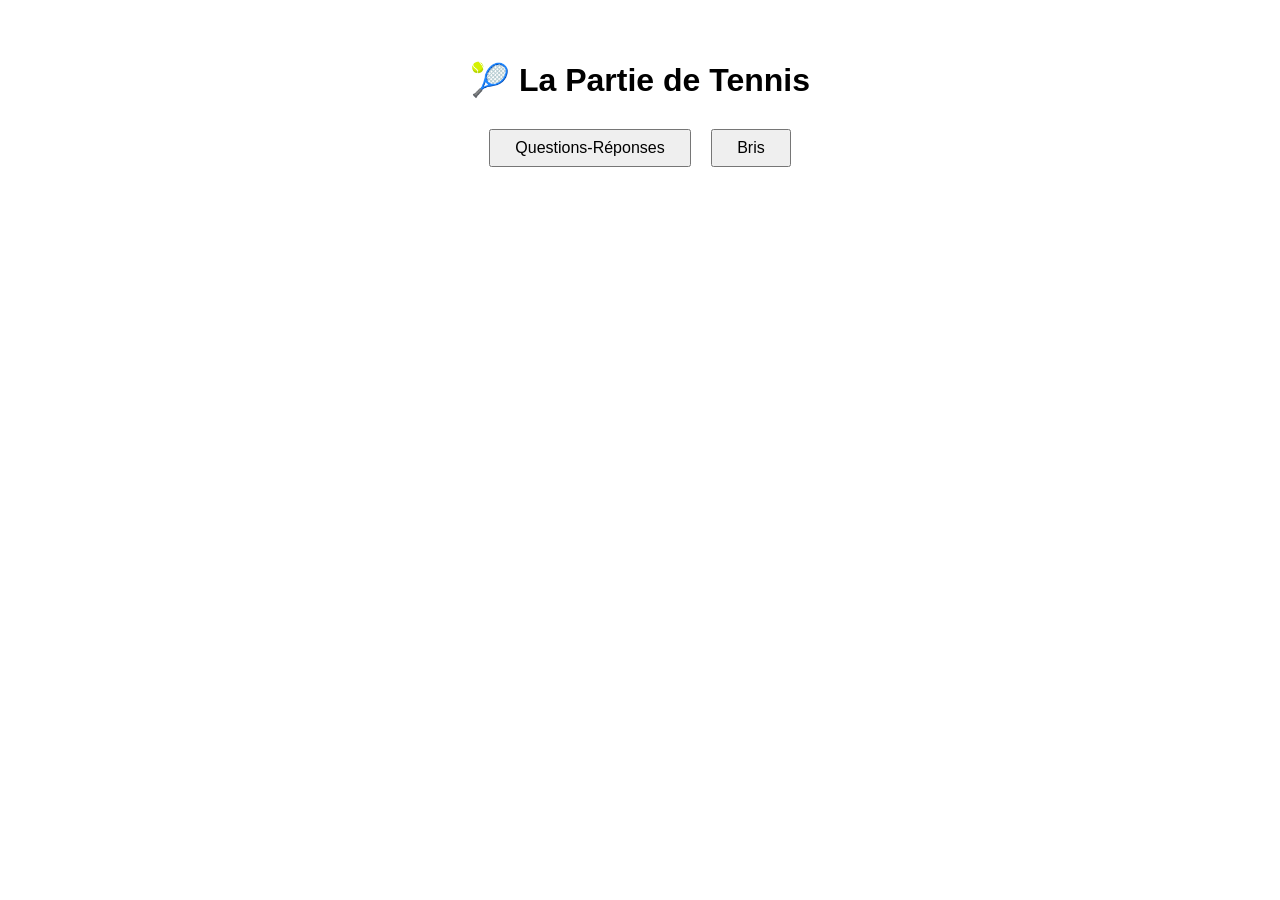
==== commit 44be5a08: "Add files via upload" ====
--- a/index.html
+++ b/index.html
@@ -1,71 +1,32 @@
 <!DOCTYPE html>
 <html lang="fr">
 <head>
-  <meta charset="UTF-8" />
-  <title>La Partie de Tennis – QUESTIONS-RÉPONSES</title>
-  <style>
-    body { font-family: sans-serif; margin: 2em; background: #f6f6f6; }
-    h1 { font-size: 1.5em; }
-    input { padding: 0.5em; margin: 0.5em 0; width: 100%; max-width: 400px; }
-    .fiche { background: white; border: 1px solid #ccc; padding: 1em; margin-top: 1em; border-radius: 6px; }
-    .numero { font-weight: bold; }
-    .question, .reponse { margin: 0.5em 0; }
-  </style>
+  <meta charset="UTF-8">
+  <title>La Partie de Tennis</title>
+  <link rel="stylesheet" href="style.css">
 </head>
 <body>
-  <h1>🔍 Recherche dans les fiches – QUESTIONS-RÉPONSES</h1>
+  <h1>🎾 La Partie de Tennis</h1>
+  <div class="button-container">
+    <button onclick="showSection('qr')">Questions-Réponses</button>
+    <button onclick="showSection('bris')">Bris</button>
+  </div>
 
-  <input type="file" id="fileInput" accept="application/json">
-  <input type="text" id="searchInput" placeholder="Entrez un numéro de carte...">
+  <div id="qr-section" class="section" style="display:none;">
+    <h2>Questions-Réponses</h2>
+    <input type="text" id="qr-category" placeholder="Catégorie (i, oi, ou, an, ent, ien, as)">
+    <input type="number" id="qr-number" placeholder="Numéro de fiche">
+    <button onclick="fetchQR()">Afficher</button>
+    <div id="qr-result" class="result"></div>
+  </div>
 
-  <div id="resultats"></div>
+  <div id="bris-section" class="section" style="display:none;">
+    <h2>Bris</h2>
+    <input type="number" id="bris-number" placeholder="Numéro de fiche">
+    <button onclick="fetchBris()">Afficher</button>
+    <div id="bris-result" class="result"></div>
+  </div>
 
-  <script>
-    let fiches = [];
-
-    document.getElementById('fileInput').addEventListener('change', function(e) {
-      const file = e.target.files[0];
-      if (!file) return;
-
-      const reader = new FileReader();
-      reader.onload = function(event) {
-        try {
-          fiches = JSON.parse(event.target.result);
-          afficherFiches([]);
-        } catch (err) {
-          alert("Erreur de lecture du fichier JSON");
-        }
-      };
-      reader.readAsText(file);
-    });
-
-    document.getElementById('searchInput').addEventListener('input', function() {
-      const val = this.value.trim();
-      const fichesFiltrees = fiches.filter(f => f.numero.toString() === val);
-      afficherFiches(fichesFiltrees);
-    });
-
-    function afficherFiches(data) {
-      const conteneur = document.getElementById('resultats');
-      conteneur.innerHTML = '';
-      data.forEach(fiche => {
-        const div = document.createElement('div');
-        div.className = 'fiche';
-        div.innerHTML = `
-          <div class="numero">Carte no ${fiche.numero}</div>
-          <div class="question"><strong>Q :</strong> ${formaterTexte(fiche.question)}</div>
-          <div class="reponse"><strong>R :</strong> ${formaterTexte(fiche.reponse)}</div>
-        `;
-        conteneur.appendChild(div);
-      });
-    }
-
-    function formaterTexte(texte) {
-      return texte
-        .replace(/\*\*(.*?)\*\*/g, '<strong>$1</strong>')
-        .replace(/\*(.*?)\*/g, '<em>$1</em>')
-        .replace(/<sup>(.*?)<\/sup>/g, '<sup>$1</sup>');
-    }
-  </script>
+  <script src="script.js"></script>
 </body>
 </html>
--- a/style.css
+++ b/style.css
@@ -0,0 +1,31 @@
+
+body {
+  font-family: Arial, sans-serif;
+  padding: 2em;
+}
+h1 {
+  text-align: center;
+}
+.button-container {
+  text-align: center;
+  margin-bottom: 2em;
+}
+button {
+  margin: 0.5em;
+  padding: 0.5em 1.5em;
+  font-size: 1em;
+}
+.section {
+  margin-top: 2em;
+}
+input {
+  margin: 0.3em;
+  padding: 0.5em;
+  font-size: 1em;
+}
+.result {
+  margin-top: 1em;
+  font-size: 1.1em;
+}
+.bold { font-weight: bold; }
+.italic { font-style: italic; }
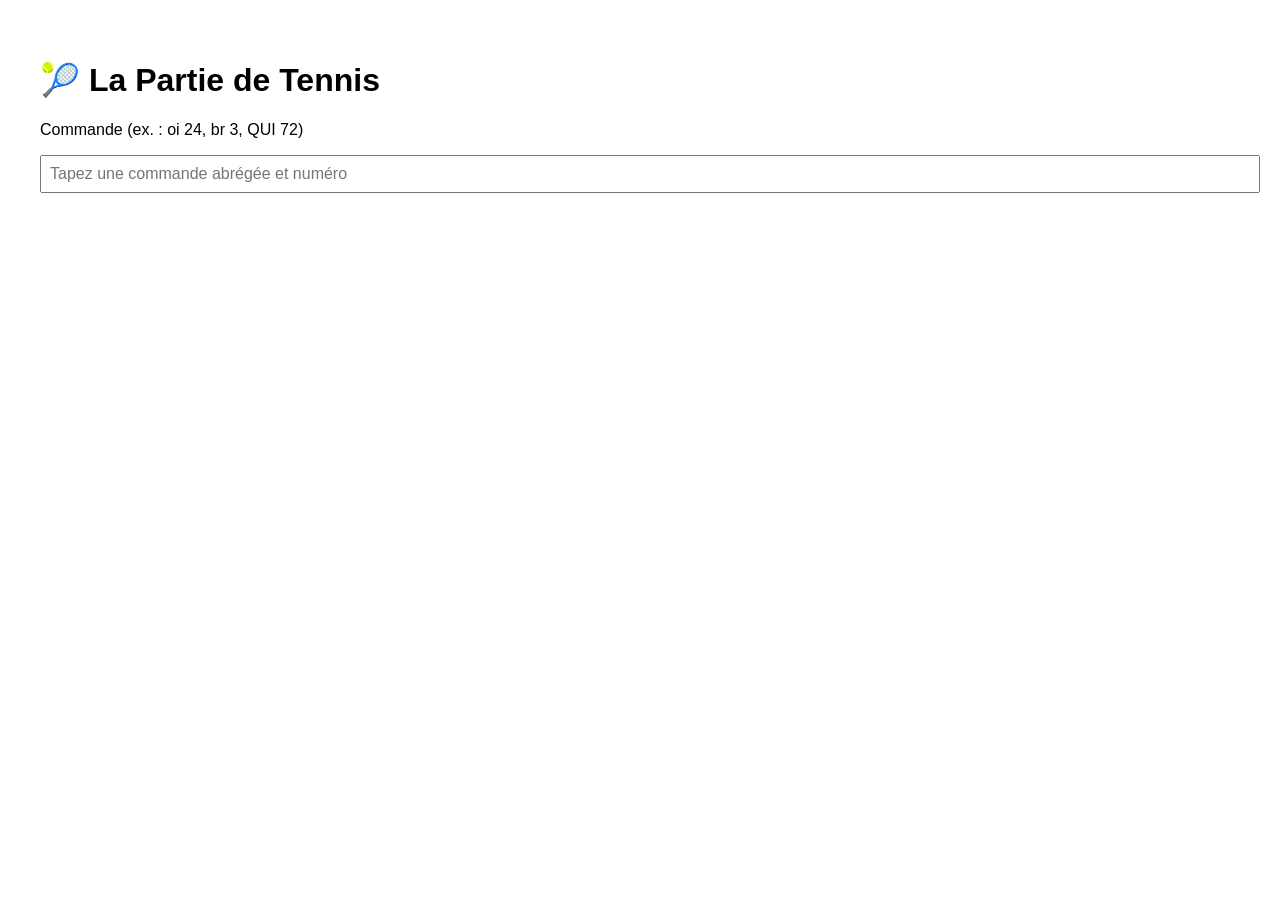
==== commit f0a1a649: "Add files via upload" ====
--- a/index.html
+++ b/index.html
@@ -7,26 +7,9 @@
 </head>
 <body>
   <h1>🎾 La Partie de Tennis</h1>
-  <div class="button-container">
-    <button onclick="showSection('qr')">Questions-Réponses</button>
-    <button onclick="showSection('bris')">Bris</button>
-  </div>
-
-  <div id="qr-section" class="section" style="display:none;">
-    <h2>Questions-Réponses</h2>
-    <input type="text" id="qr-category" placeholder="Catégorie (i, oi, ou, an, ent, ien, as)">
-    <input type="number" id="qr-number" placeholder="Numéro de fiche">
-    <button onclick="fetchQR()">Afficher</button>
-    <div id="qr-result" class="result"></div>
-  </div>
-
-  <div id="bris-section" class="section" style="display:none;">
-    <h2>Bris</h2>
-    <input type="number" id="bris-number" placeholder="Numéro de fiche">
-    <button onclick="fetchBris()">Afficher</button>
-    <div id="bris-result" class="result"></div>
-  </div>
-
+  <p>Commande (ex. : oi 24, br 3, QUI 72)</p>
+  <input type="text" id="command" placeholder="Tapez une commande abrégée et numéro">
+  <div id="result" class="result"></div>
   <script src="script.js"></script>
 </body>
 </html>
--- a/style.css
+++ b/style.css
@@ -3,25 +3,10 @@
   font-family: Arial, sans-serif;
   padding: 2em;
 }
-h1 {
-  text-align: center;
-}
-.button-container {
-  text-align: center;
-  margin-bottom: 2em;
-}
-button {
-  margin: 0.5em;
-  padding: 0.5em 1.5em;
-  font-size: 1em;
-}
-.section {
-  margin-top: 2em;
-}
 input {
-  margin: 0.3em;
   padding: 0.5em;
   font-size: 1em;
+  width: 100%;
 }
 .result {
   margin-top: 1em;
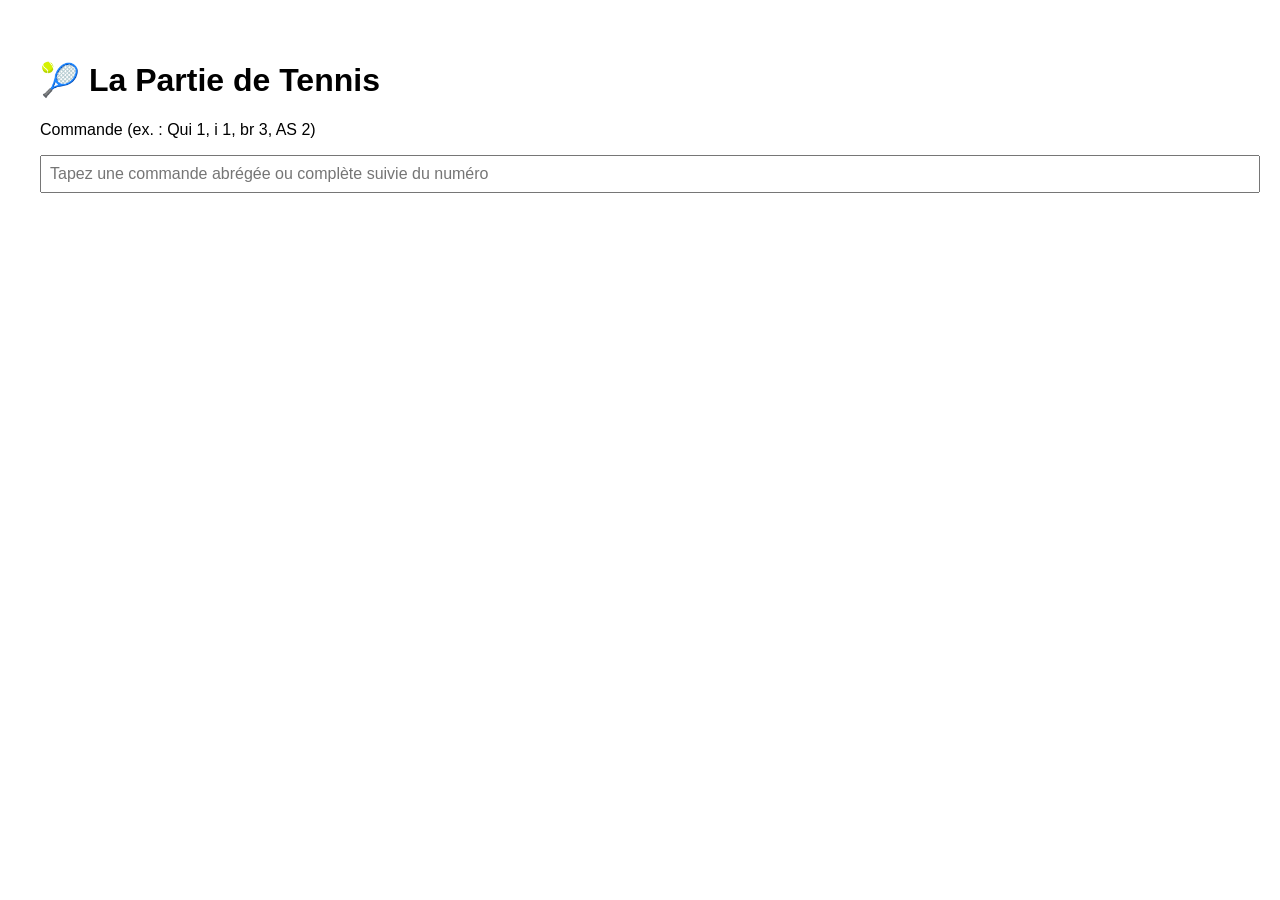
==== commit f33b1ed3: "Add files via upload" ====
--- a/index.html
+++ b/index.html
@@ -7,8 +7,8 @@
 </head>
 <body>
   <h1>🎾 La Partie de Tennis</h1>
-  <p>Commande (ex. : oi 24, br 3, QUI 72)</p>
-  <input type="text" id="command" placeholder="Tapez une commande abrégée et numéro">
+  <p>Commande (ex. : Qui 1, i 1, br 3, AS 2)</p>
+  <input type="text" id="command" placeholder="Tapez une commande abrégée ou complète suivie du numéro">
   <div id="result" class="result"></div>
   <script src="script.js"></script>
 </body>
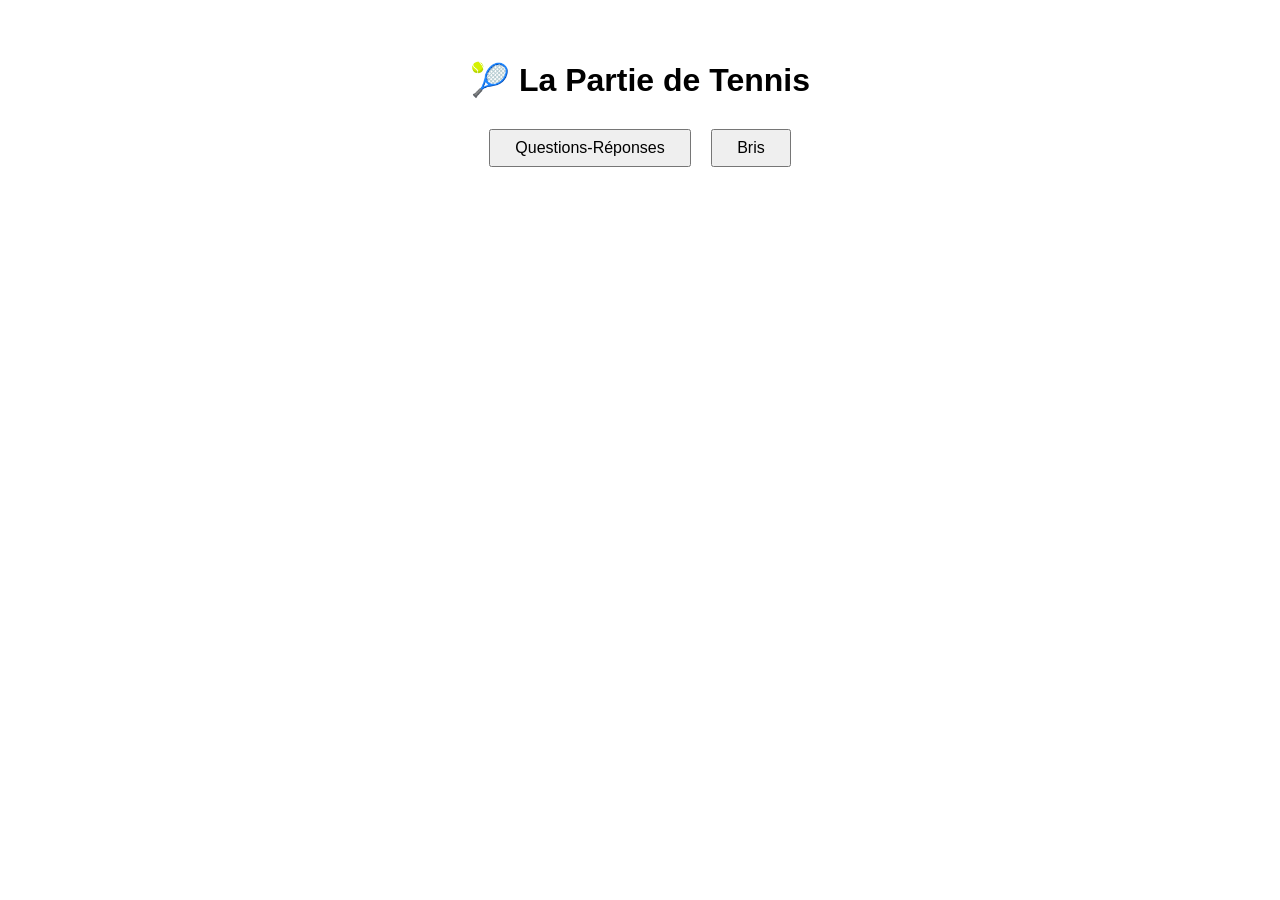
==== commit 9bb12c9b: "Add files via upload" ====
--- a/index.html
+++ b/index.html
@@ -7,9 +7,23 @@
 </head>
 <body>
   <h1>🎾 La Partie de Tennis</h1>
-  <p>Commande (ex. : Qui 1, i 1, br 3, AS 2)</p>
-  <input type="text" id="command" placeholder="Tapez une commande abrégée ou complète suivie du numéro">
-  <div id="result" class="result"></div>
+  <div class="button-container">
+    <button onclick="showSection('qr')">Questions-Réponses</button>
+    <button onclick="showSection('bris')">Bris</button>
+  </div>
+
+  <div id="qr-section" class="section" style="display:none;">
+    <p>Commande (ex. : Qui 1, i 1, AS 2)</p>
+    <input type="text" id="qr-command" placeholder="Catégorie + numéro">
+    <div id="qr-result" class="result"></div>
+  </div>
+
+  <div id="bris-section" class="section" style="display:none;">
+    <p>Commande (ex. : br 3)</p>
+    <input type="text" id="bris-command" placeholder="br + numéro">
+    <div id="bris-result" class="result"></div>
+  </div>
+
   <script src="script.js"></script>
 </body>
 </html>
--- a/style.css
+++ b/style.css
@@ -2,6 +2,18 @@
 body {
   font-family: Arial, sans-serif;
   padding: 2em;
+}
+h1 {
+  text-align: center;
+}
+.button-container {
+  text-align: center;
+  margin-bottom: 2em;
+}
+button {
+  margin: 0.5em;
+  padding: 0.5em 1.5em;
+  font-size: 1em;
 }
 input {
   padding: 0.5em;
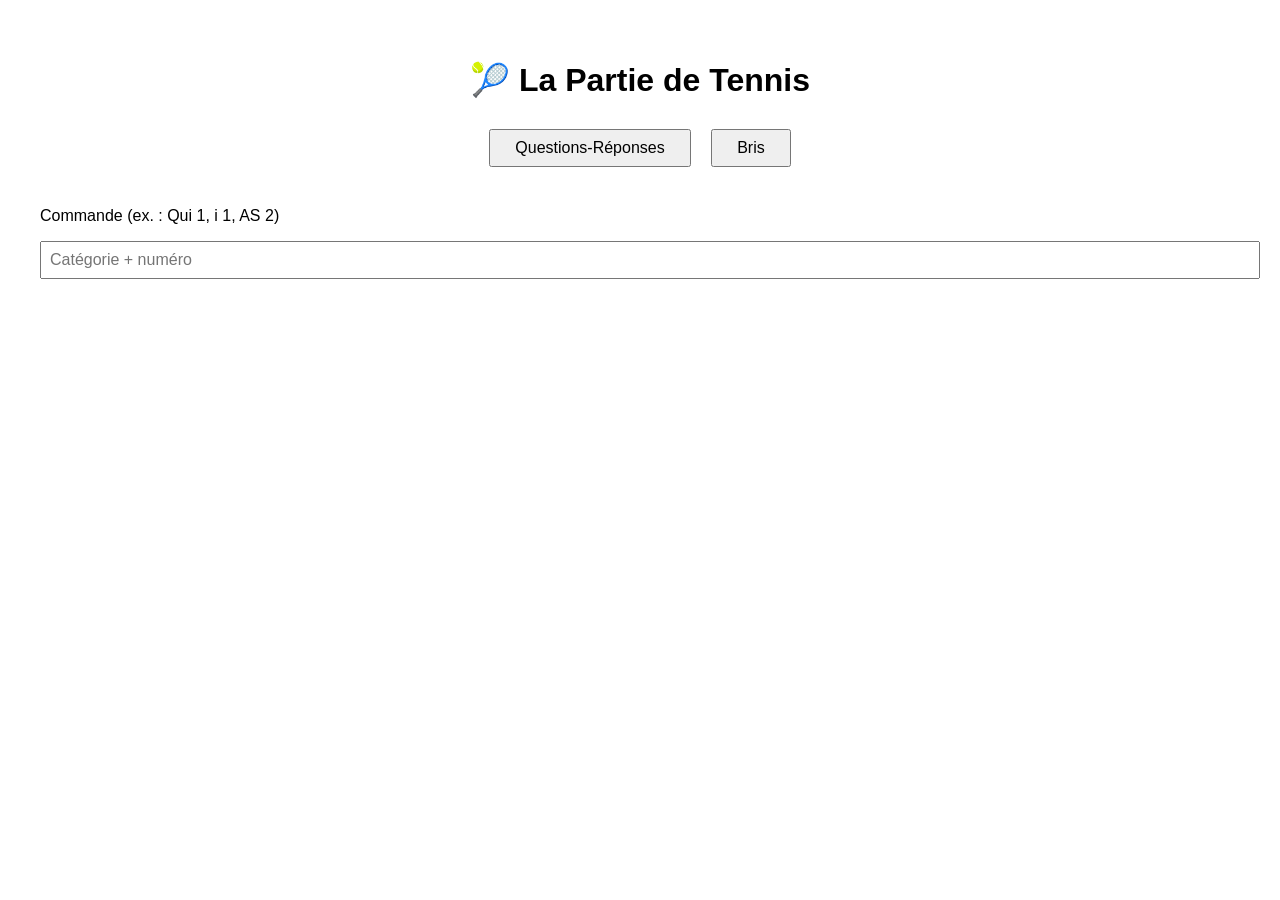
==== commit 22e7a25f: "Add files via upload" ====
--- a/index.html
+++ b/index.html
@@ -12,7 +12,7 @@
     <button onclick="showSection('bris')">Bris</button>
   </div>
 
-  <div id="qr-section" class="section" style="display:none;">
+  <div id="qr-section" class="section">
     <p>Commande (ex. : Qui 1, i 1, AS 2)</p>
     <input type="text" id="qr-command" placeholder="Catégorie + numéro">
     <div id="qr-result" class="result"></div>
